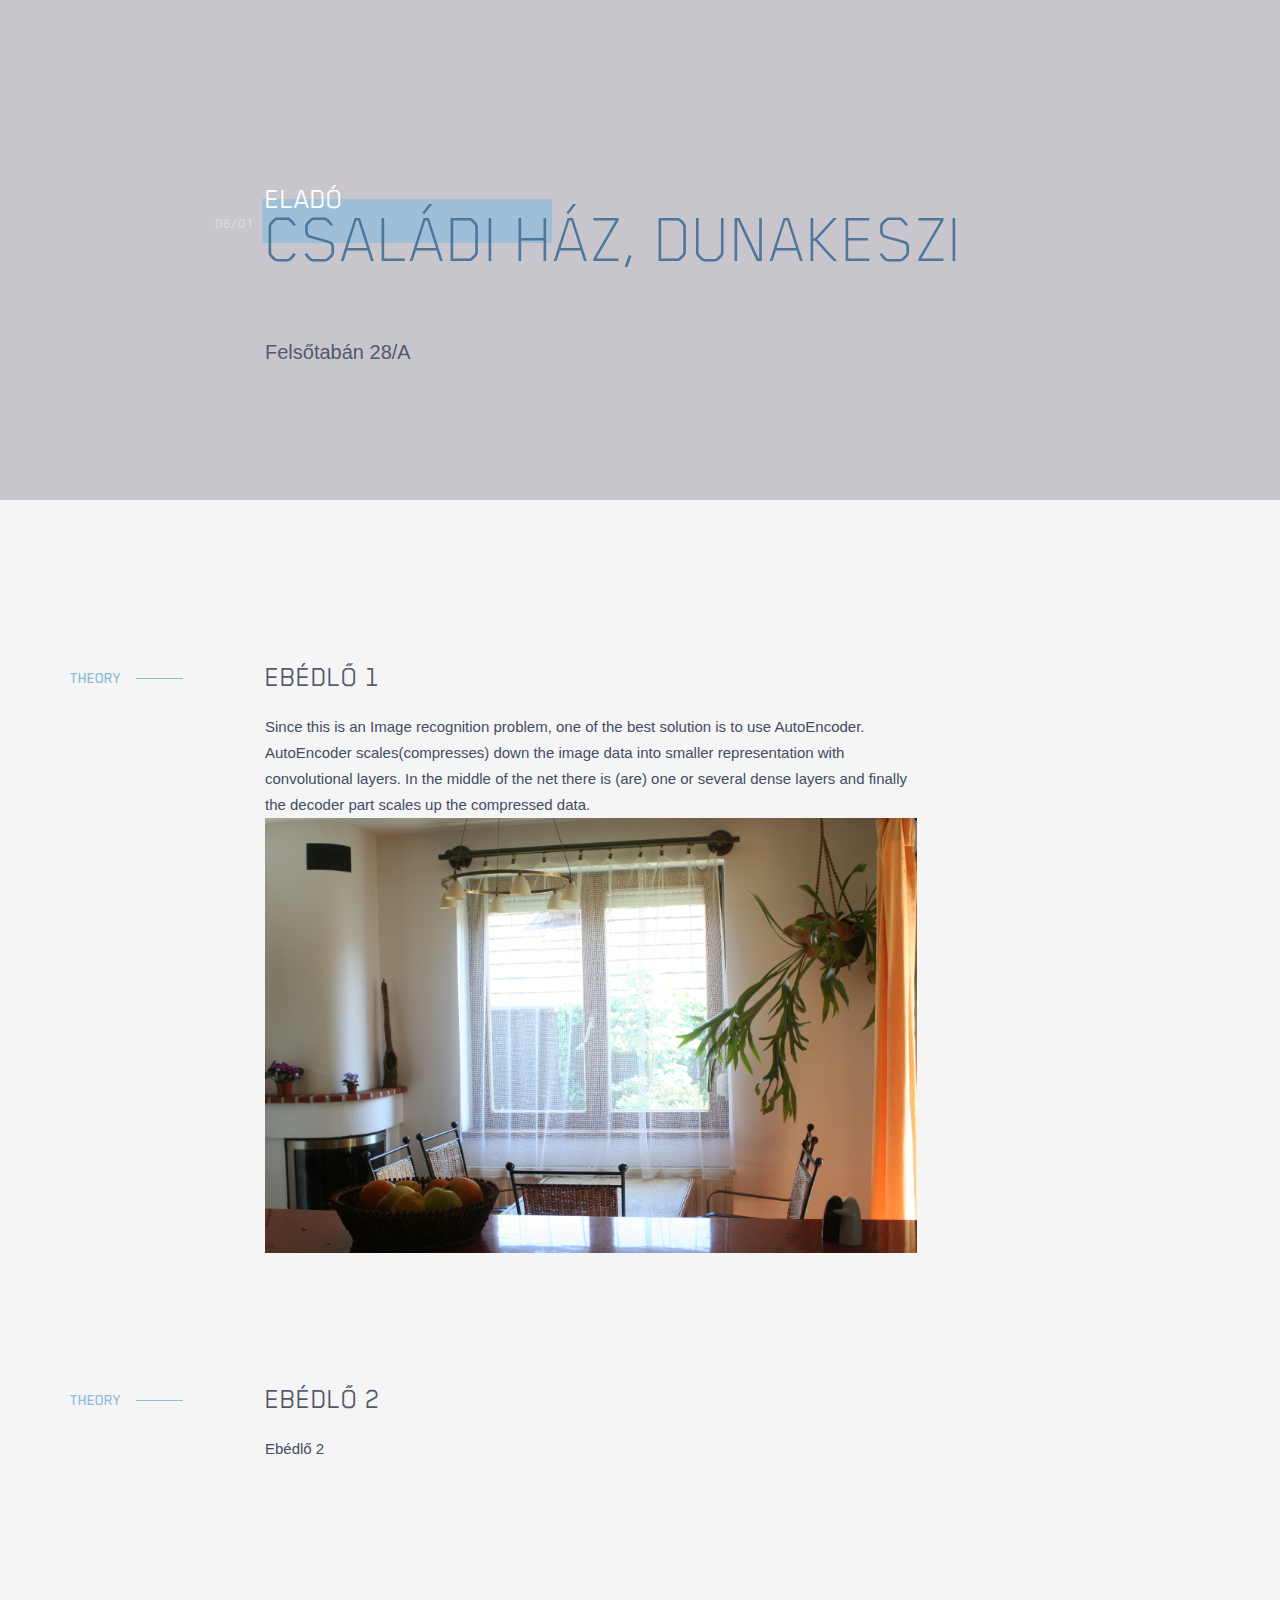
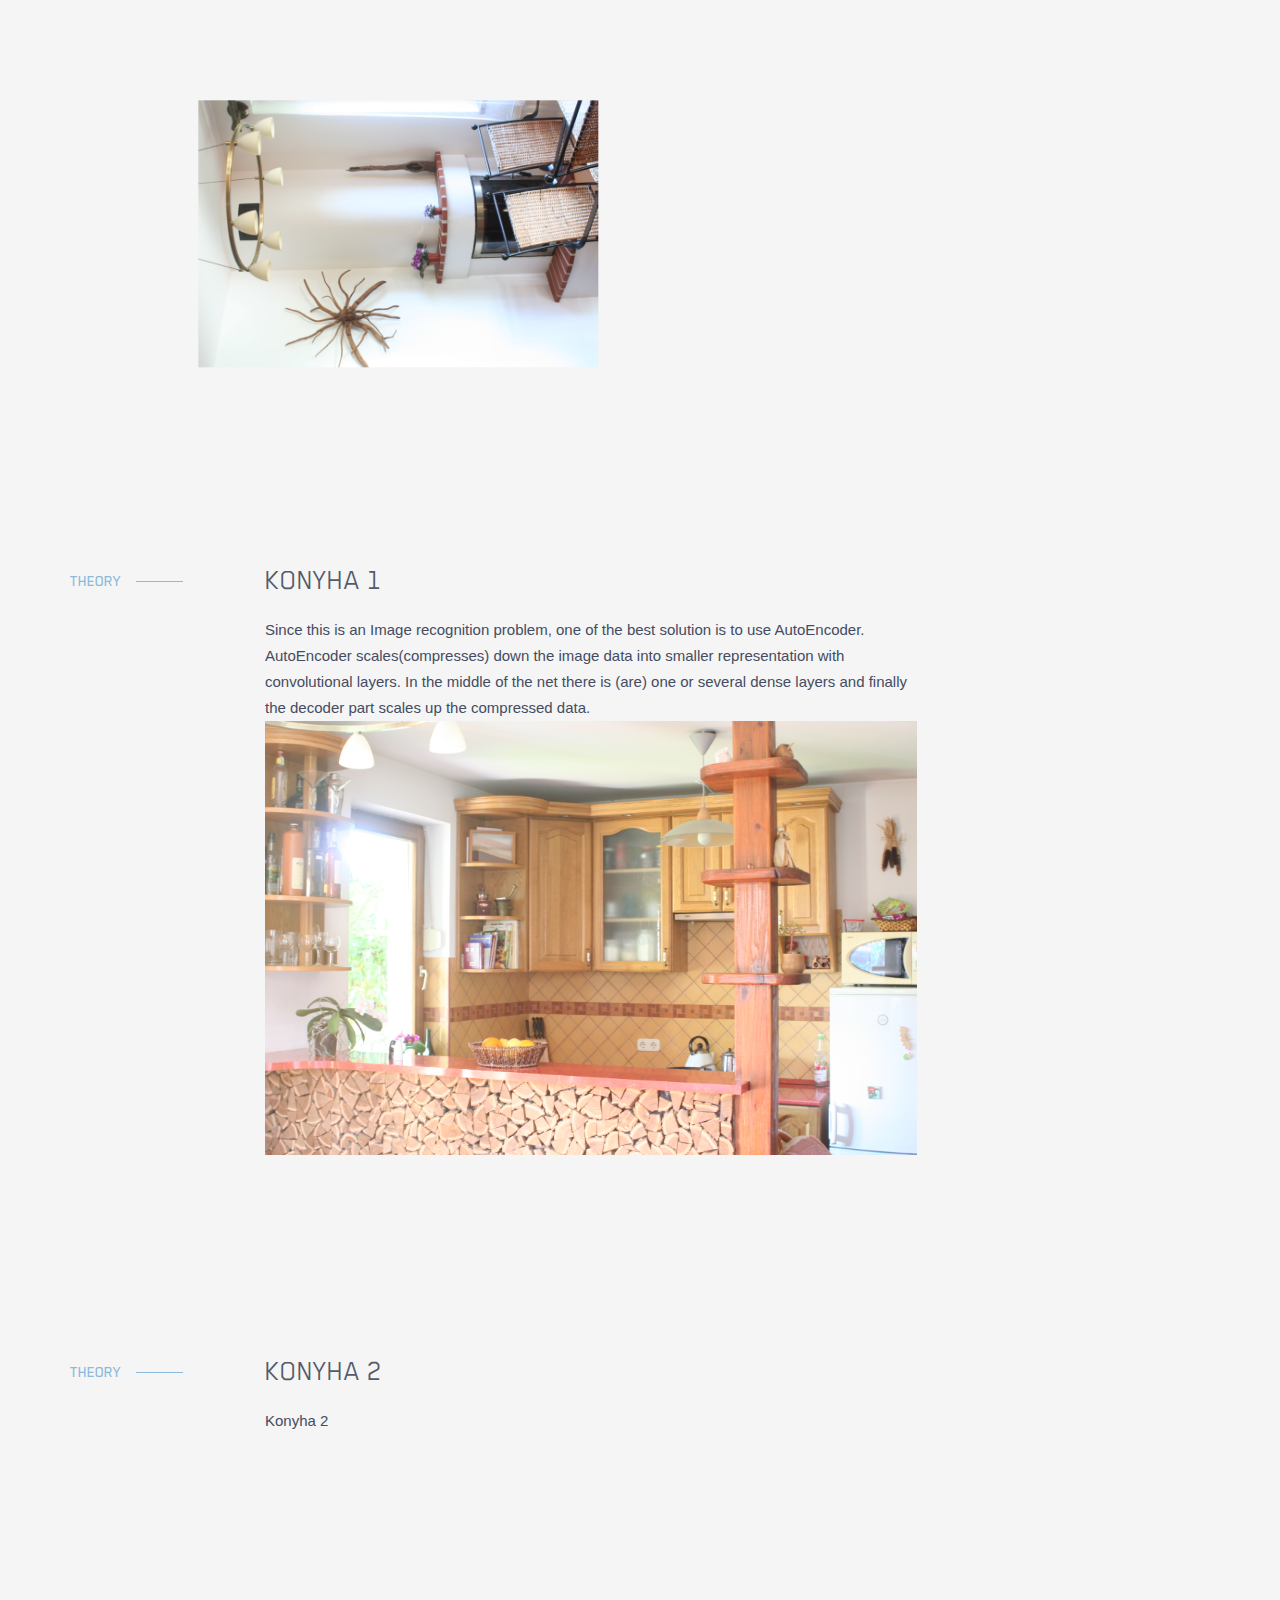
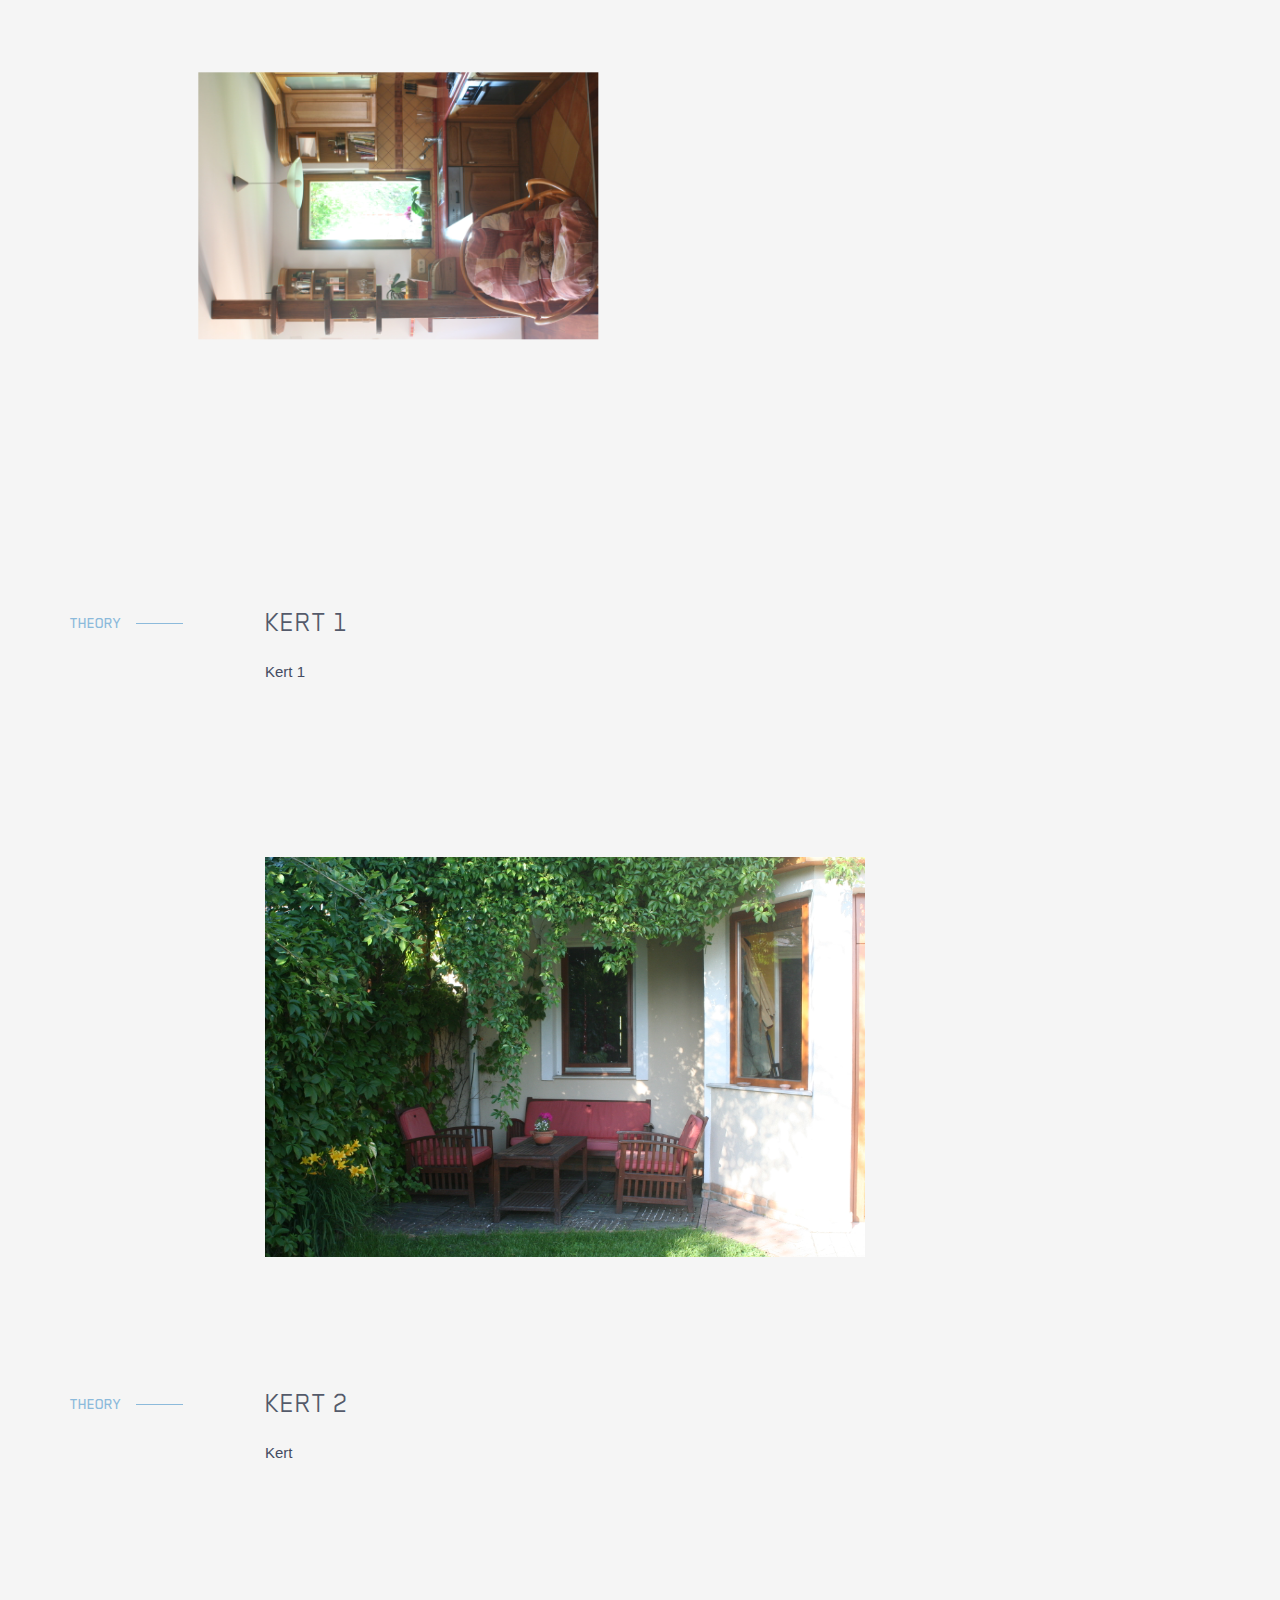
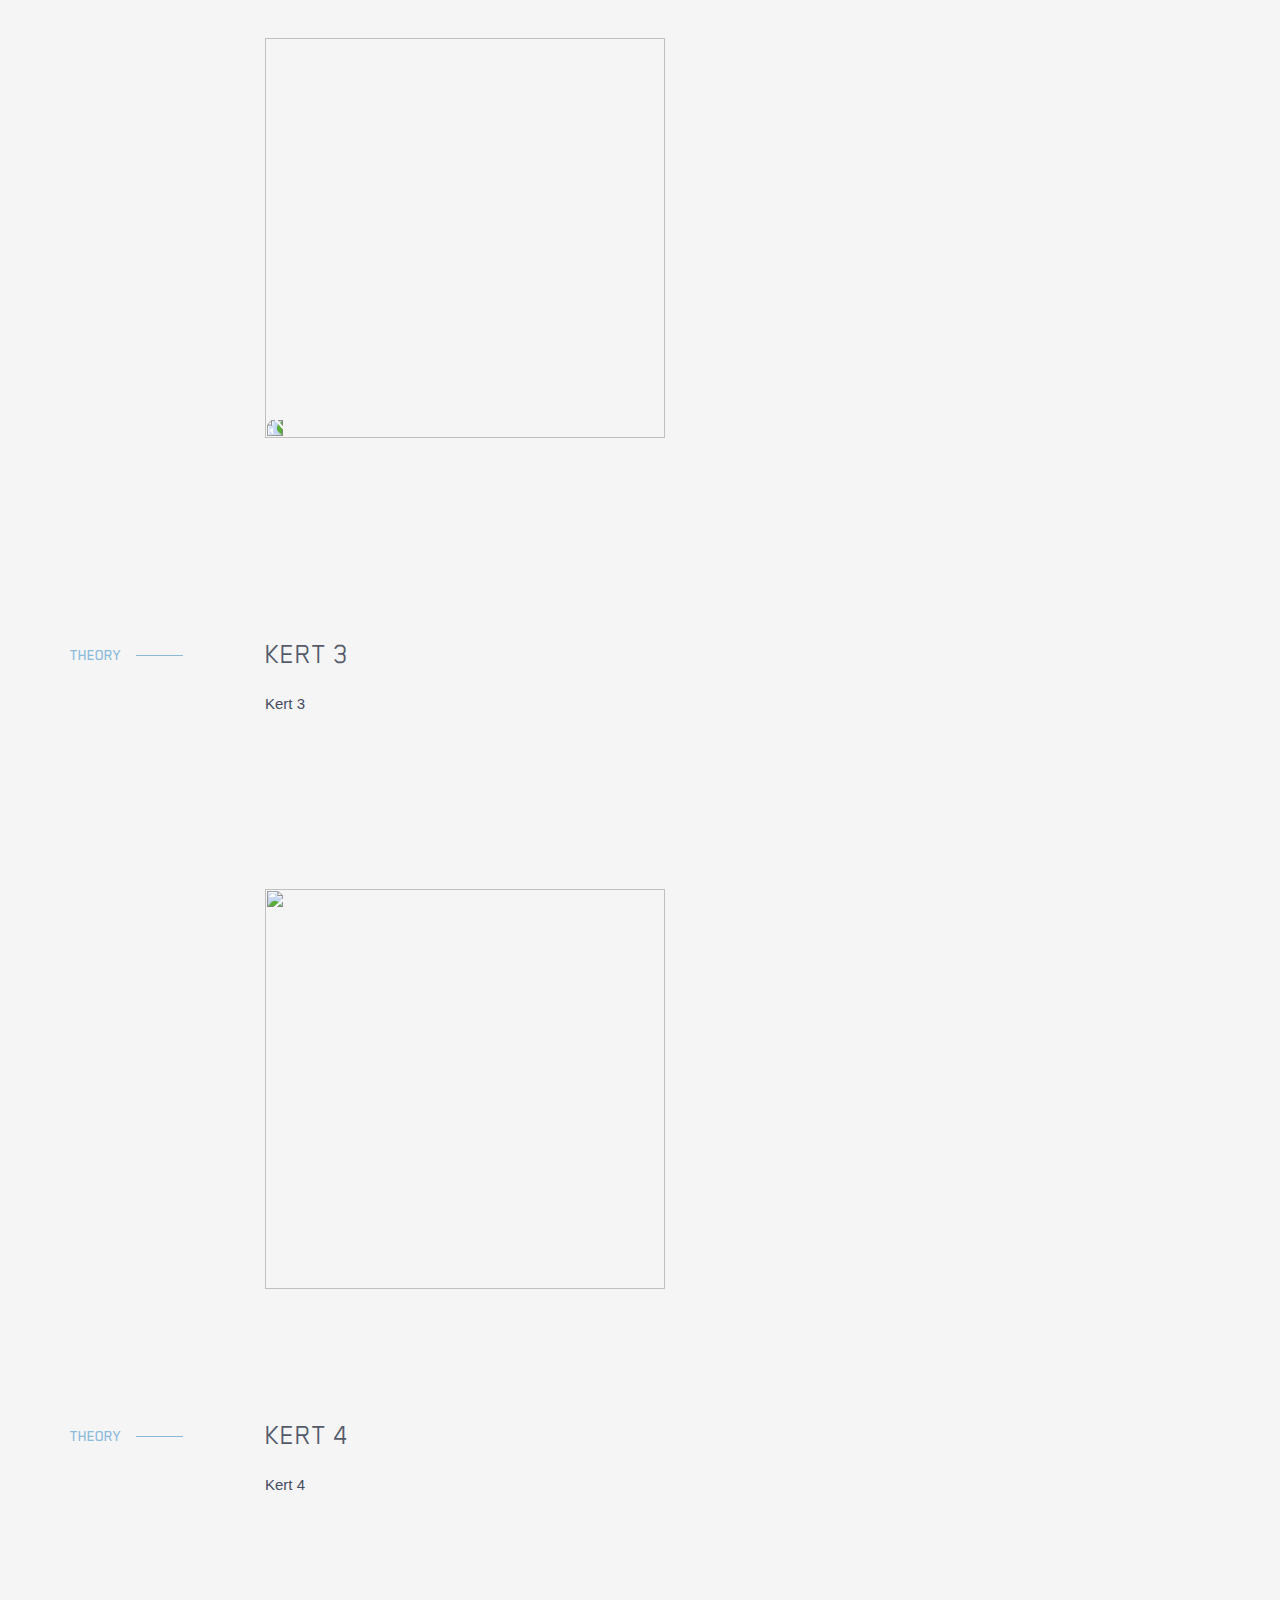
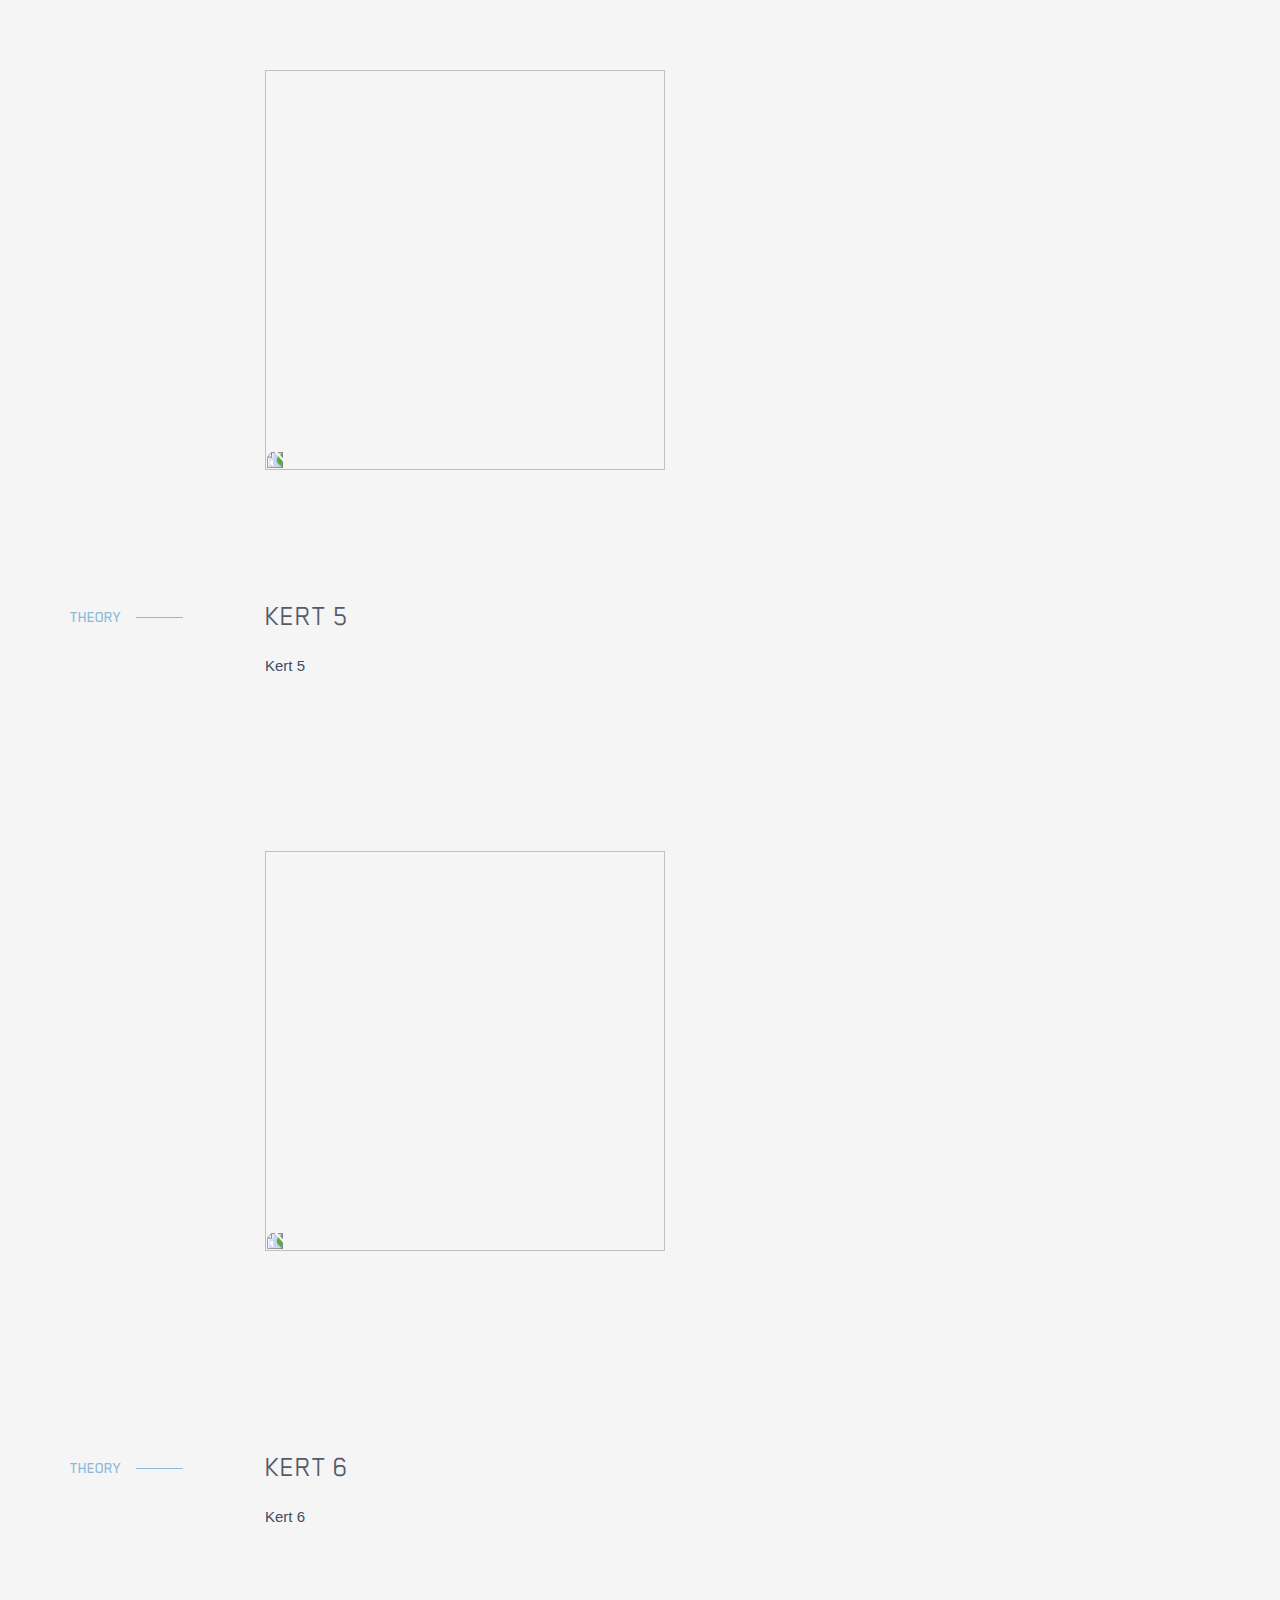
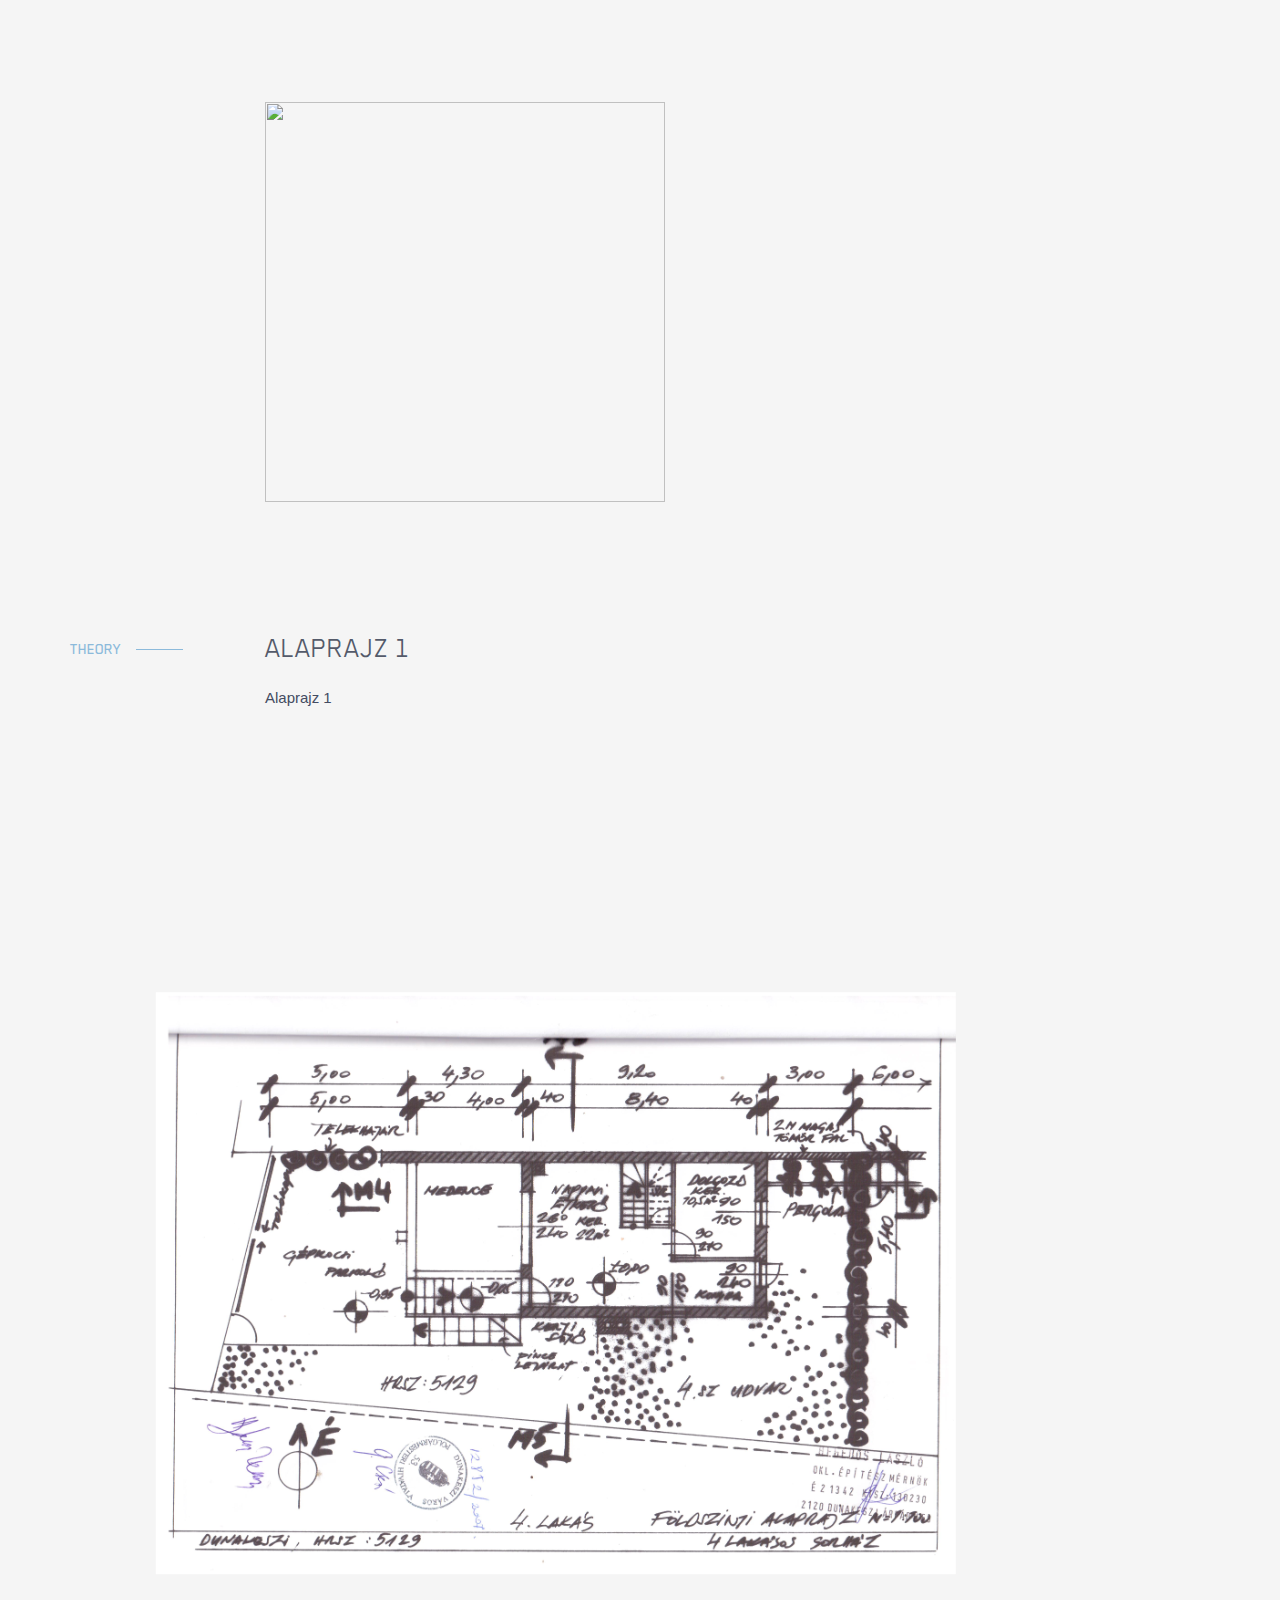
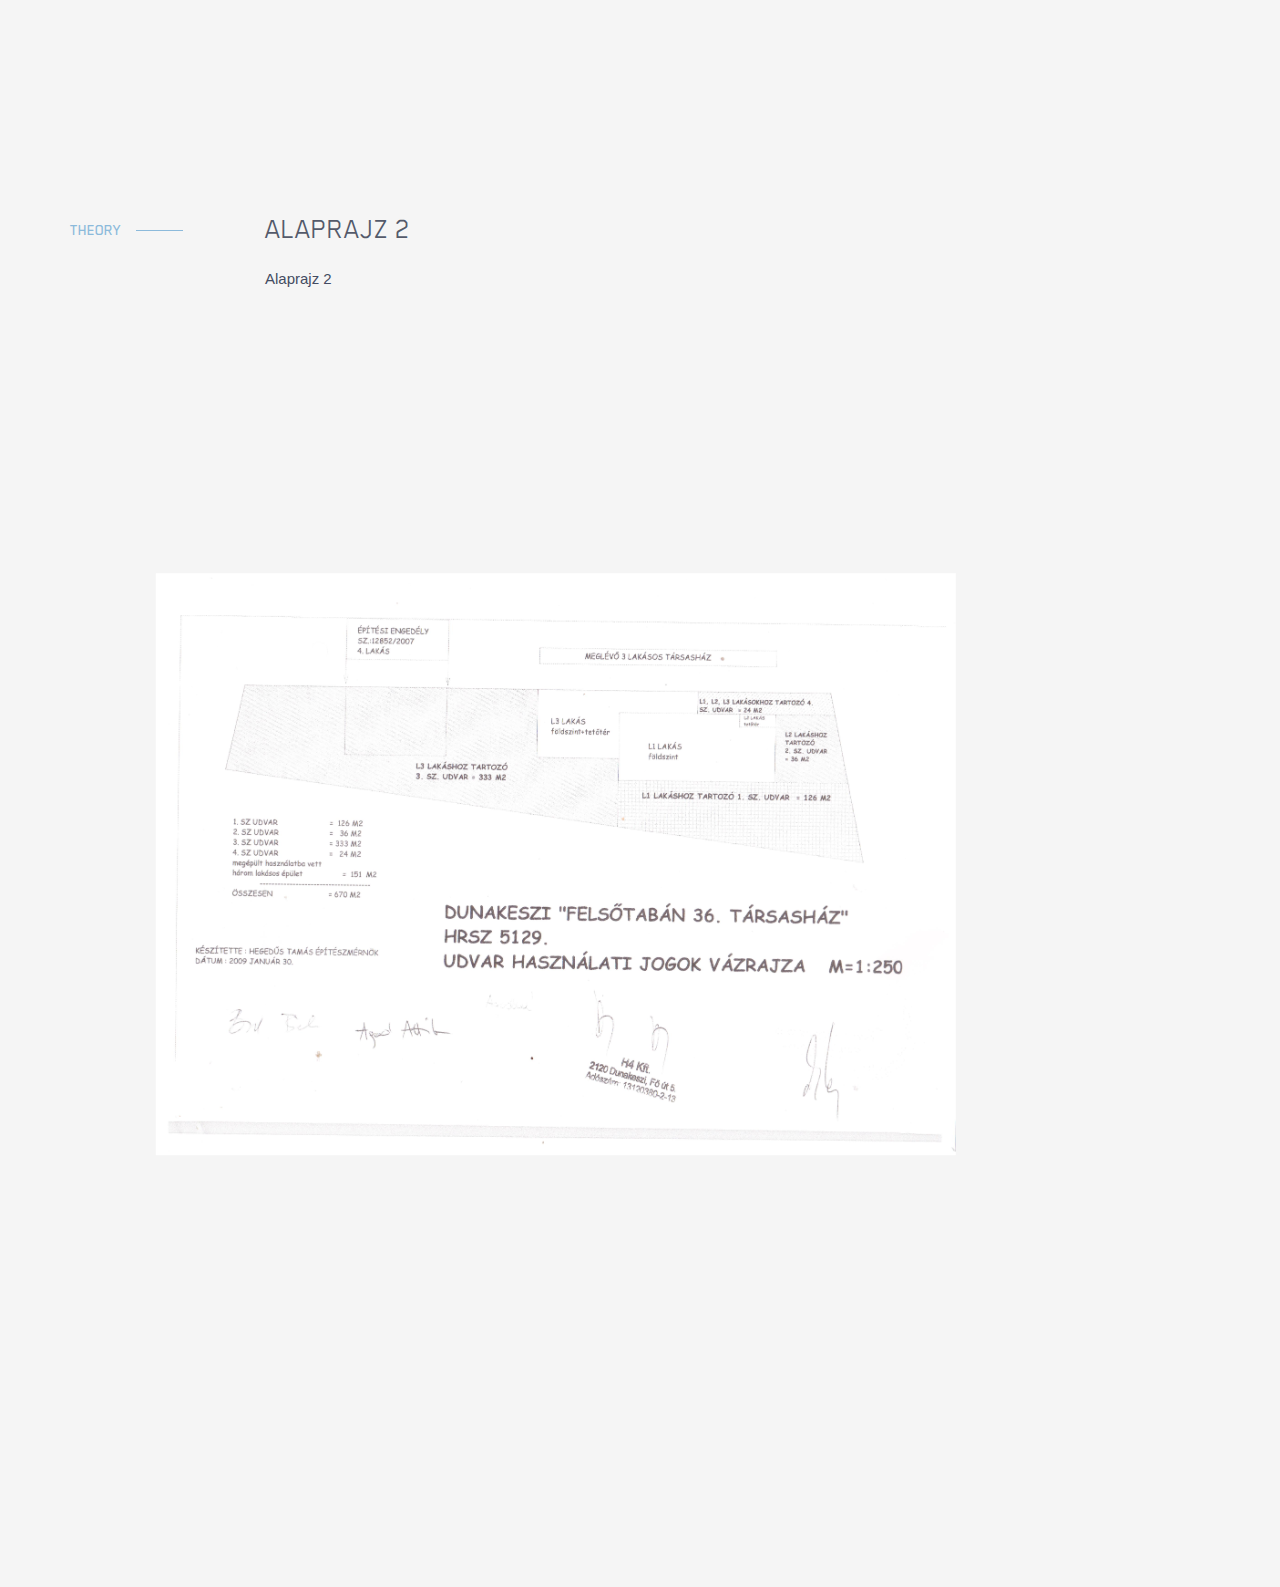
==== hazelad/hazeladas2/index.html @ af00fb45 "hazelad2" ====
<html>
    <head>
        <meta charset="utf-8">
        <meta name="viewport" content="width=device-width, initial-scale=1">
        <meta name="viewport" content="width=device-width, initial-scale = 1.0, maximum-scale=1.0, user-scalable=no"/>
        <meta property="og:image:type" content="image/jpg">
        <meta property="og:image:width" content="1200">
        <meta property="og:image:height" content="630">
        <link href="style/style.css" rel="stylesheet" type="text/css">
    </head>
    <body class="mybodyc">
        <div class="section sectionpres_blue" id="section-main">
            <div class="container">
                <div class="row firstrowc">
                    <div class="col-md-2"></div>
                    <div class="col-md-9">
                        <p class="title01b" id="t1b">ELADÓ</p>
                        <p class="title02b" id="t2">CSALÁDI HÁZ, DUNAKESZI</p>
                        <p class="my_p title_info">Felsőtabán 28/A</p>
                    </div>
                </div>
            </div>
        </div>
        <!-- ForeWord -->
        <div class="section sectionclients">
            <div class="container">
                <div class="row">
                    <div class="col-md-12">
</div>
                </div>
            </div>
        </div>
        <!-- Preparation -->
        <!-- Theory -->
        <div class="section sectionclients">
            <div class="container">
                <div class="row">
                    <div class="col-md-12">
                        <div class="section">
                            <div class="row">
                                <div class="col-md-2">
                                    <h3 class="heading3 text-left">THEORY</h3>
                                </div>
                                <div class="col-md-7">
                                    <h1 class="header1">EBÉDLŐ 1</h1>
                                    <p class="my_ps_cs pcase">
                                        Since this is an Image recognition problem, one of the best solution is to use AutoEncoder. <br/>
                                        AutoEncoder scales(compresses) down the image data into smaller representation with convolutional layers. In the middle of the net there is (are) one or several dense layers and finally the decoder part scales up the compressed data. <img src="images/ebedlo.JPG" width="652"/> </p>
                                </div>
                            </div>
                        </div>
                        <div class="section">
                            <div class="row">
                                <div class="col-md-2">
                                    <h3 class="heading3 text-left">THEORY</h3>
                                </div>
                                <div class="col-md-7">
                                    <h1 class="header1">EBÉDLŐ 2</h1>
                                    <p class="my_ps_cs pcase">Ebédlő 2</p>
                                    <p class="my_ps_cs pcase"><br></p>
                                    <p class="my_ps_cs pcase"><br></p>
                                    <p class="my_ps_cs pcase"><img src="images/ebedlo2.JPG" height="400" style="transform:rotate(-90deg);"> </p>
                                </div>
                            </div>
                        </div>
                        <div class="section">
                            <div class="row">
                                <div class="col-md-2">
                                    <h3 class="heading3 text-left">THEORY</h3>
                                </div>
                                <div class="col-md-7">
                                    <h1 class="header1">KONYHA 1</h1>
                                    <p class="my_ps_cs pcase">
                                        Since this is an Image recognition problem, one of the best solution is to use AutoEncoder. <br>
                                        AutoEncoder scales(compresses) down the image data into smaller representation with convolutional layers. In the middle of the net there is (are) one or several dense layers and finally the decoder part scales up the compressed data. <img src="images/konyha.JPG" width="652"> </p>
                                </div>
                            </div>
                        </div>
                    </div>
                </div>
            </div>
        </div>
        <div class="section sectionclients">
            <div class="container">
                <div class="row">
                    <div class="col-md-12">
                        <div class="section">
                            <div class="row">
                                <div class="col-md-2">
                                    <h3 class="heading3 text-left">THEORY</h3>
                                </div>
                                <div class="col-md-7">
                                    <h1 class="header1">KONYHA 2</h1>
                                    <p class="my_ps_cs pcase">Konyha 2</p>
                                    <p class="my_ps_cs pcase"><br></p>
                                    <p class="my_ps_cs pcase"><br></p>
                                    <p class="my_ps_cs pcase"><img src="images/konyha2.JPG" height="400" style="transform:rotate(-90deg);"> </p>
                                </div>
                            </div>
                        </div>
                    </div>
                </div>
            </div>
        </div>
        <div class="section sectionclients">
            <div class="container">
                <div class="row">
                    <div class="col-md-12">
                        <div class="section">
                            <div class="row">
                                <div class="col-md-2">
                                    <h3 class="heading3 text-left">THEORY</h3>
                                </div>
                                <div class="col-md-7">
                                    <h1 class="header1">KERT 1</h1>
                                    <p class="my_ps_cs pcase">Kert 1</p>
                                    <p class="my_ps_cs pcase"><br></p>
                                    <p class="my_ps_cs pcase"><br></p>
                                    <p class="my_ps_cs pcase"><img src="images/kert.JPG" height="400"> </p>
                                </div>
                            </div>
                        </div>
                        <div class="section">
                            <div class="row">
                                <div class="col-md-2">
                                    <h3 class="heading3 text-left">THEORY</h3>
                                </div>
                                <div class="col-md-7">
                                    <h1 class="header1">KERT 2</h1>
                                    <p class="my_ps_cs pcase">Kert</p>
                                    <p class="my_ps_cs pcase"><br></p>
                                    <p class="my_ps_cs pcase"><br></p>
                                    <p class="my_ps_cs pcase"><img src="images/kert2.JPG" height="400" style="transform:rotate(-90deg);"> </p>
                                </div>
                            </div>
                        </div>
                    </div>
                </div>
            </div>
        </div>
        <div class="section sectionclients">
            <div class="container">
                <div class="row">
                    <div class="col-md-12">
                        <div class="section">
                            <div class="row">
                                <div class="col-md-2">
                                    <h3 class="heading3 text-left">THEORY</h3>
                                </div>
                                <div class="col-md-7">
                                    <h1 class="header1">KERT 3</h1>
                                    <p class="my_ps_cs pcase">Kert 3</p>
                                    <p class="my_ps_cs pcase"><br></p>
                                    <p class="my_ps_cs pcase"><br></p>
                                    <p class="my_ps_cs pcase"><img src="images/kert3.JPG" height="400"> </p>
                                </div>
                            </div>
                        </div>
                        <div class="section">
                            <div class="row">
                                <div class="col-md-2">
                                    <h3 class="heading3 text-left">THEORY</h3>
                                </div>
                                <div class="col-md-7">
                                    <h1 class="header1">KERT 4</h1>
                                    <p class="my_ps_cs pcase">Kert 4</p>
                                    <p class="my_ps_cs pcase"><br></p>
                                    <p class="my_ps_cs pcase"><br></p>
                                    <p class="my_ps_cs pcase"><img src="images/kert4.JPG" height="400" style="transform:rotate(-90deg);"> </p>
                                </div>
                            </div>
                        </div>
                        <div class="section">
                            <div class="row">
                                <div class="col-md-2">
                                    <h3 class="heading3 text-left">THEORY</h3>
                                </div>
                                <div class="col-md-7">
                                    <h1 class="header1">KERT 5</h1>
                                    <p class="my_ps_cs pcase">Kert 5</p>
                                    <p class="my_ps_cs pcase"><br></p>
                                    <p class="my_ps_cs pcase"><br></p>
                                    <p class="my_ps_cs pcase"><img src="images/kert5.JPG" height="400" style="transform:rotate(-90deg);"> </p>
                                </div>
                            </div>
                        </div>
                    </div>
                </div>
            </div>
        </div>
        <div class="section sectionclients">
            <div class="container">
                <div class="row">
                    <div class="col-md-12">
                        <div class="section">
                            <div class="row">
                                <div class="col-md-2">
                                    <h3 class="heading3 text-left">THEORY</h3>
                                </div>
                                <div class="col-md-7">
                                    <h1 class="header1">KERT 6</h1>
                                    <p class="my_ps_cs pcase">Kert 6</p>
                                    <p class="my_ps_cs pcase"><br></p>
                                    <p class="my_ps_cs pcase"><br></p>
                                    <p class="my_ps_cs pcase"><img src="images/kert6.JPG" height="400"> </p>
                                </div>
                            </div>
                        </div>
                        <div class="section">
                            <div class="row">
                                <div class="col-md-2">
                                    <h3 class="heading3 text-left">THEORY</h3>
                                </div>
                                <div class="col-md-7">
                                    <h1 class="header1">ALAPRAJZ 1</h1>
                                    <p class="my_ps_cs pcase">Alaprajz 1</p>
                                    <p class="my_ps_cs pcase"><br></p>
                                    <p class="my_ps_cs pcase"><br></p>
                                    <p class="my_ps_cs pcase"><img src="images/alaprajz3.jpg" height="800" style="transform:rotate(90deg);"> </p>
                                </div>
                            </div>
                        </div>
                        <div class="section">
                            <div class="row">
                                <div class="col-md-2">
                                    <h3 class="heading3 text-left">THEORY</h3>
                                </div>
                                <div class="col-md-7">
                                    <h1 class="header1">ALAPRAJZ 2</h1>
                                    <p class="my_ps_cs pcase">Alaprajz 2</p>
                                    <p class="my_ps_cs pcase"><br></p>
                                    <p class="my_ps_cs pcase"><br></p>
                                    <p class="my_ps_cs pcase"><img src="images/alaprajz4.jpg" height="800" style="transform:rotate(90deg);"> </p>
                                </div>
                            </div>
                        </div>
                    </div>
                </div>
            </div>
        </div>
        <!-- BrainFactory -->
        <div class="section sectionclients">
            <div class="container">
                <div class="row">
                    <div class="col-md-12">
</div>
                </div>
            </div>
        </div>
        <!-- Add Images -->
        <!-- Crop-->
        <div class="section sectionclients">
            <div class="container">
                <div class="row">
                    <div class="col-md-12">
</div>
                </div>
            </div>
        </div>
        <!-- NN setup-->
        <div class="section sectionclients">
            <div class="container">
                <div class="row">
                    <div class="col-md-12">
</div>
                </div>
            </div>
        </div>
        <!-- Training-->
        <!-- Argmax -->
        <!-- Puttext -->
    </body>
</html>
---- hazelad/hazeladas2/style/style.css ----
@import url('https://fonts.googleapis.com/css?family=Lato|Lato');
/*!
 * Default theme for Pingendo 
 * Homepage: http://pingendo.com  
 * Copyright 2015 Pingendo 
 * Licensed under MIT 
 * Based on Bootstrap v3.3.4
*/
/* Add custom CSS classes here 
 * 
 * img {
 *   box-shadow : 0px 0px 10px black !important;
 * }
*/
/*! normalize.css v3.0.2 | MIT License | git.io/normalize */
html {
  font-family: sans-serif;
  -ms-text-size-adjust: 100%;
  -webkit-text-size-adjust: 100%;
}
body {
  margin: 0;
}
article,
aside,
details,
figcaption,
figure,
footer,
header,
hgroup,
main,
menu,
nav,
section,
summary {
  display: block;
}
audio,
canvas,
progress,
video {
  display: inline-block;
  vertical-align: baseline;
}
audio:not([controls]) {
  display: none;
  height: 0;
}
[hidden],
template {
  display: none;
}
a {
  background-color: transparent;
}
a:active,
a:hover {
  outline: 0;
}
abbr[title] {
  border-bottom: 1px dotted;
}
b,
strong {
  font-weight: bold;
}
dfn {
  font-style: italic;
}
h1 {
  font-size: 2em;
  margin: 0.67em 0;
}
mark {
  background: #ff0;
  color: #000;
}
small {
  font-size: 80%;
}
sub,
sup {
  font-size: 75%;
  line-height: 0;
  position: relative;
  vertical-align: baseline;
}
sup {
  top: -0.5em;
}
sub {
  bottom: -0.25em;
}
img {
  border: 0;
}
svg:not(:root) {
  overflow: hidden;
}
figure {
  margin: 1em 40px;
}
hr {
  -moz-box-sizing: content-box;
  box-sizing: content-box;
  height: 0;
}
pre {
  overflow: auto;
}
code,
kbd,
pre,
samp {
  font-family: monospace, monospace;
  font-size: 1em;
}
button,
input,
optgroup,
select,
textarea {
  color: inherit;
  font: inherit;
  margin: 0;
}
button {
  overflow: visible;
}
button,
select {
  text-transform: none;
}
button,
html input[type="button"],
input[type="reset"],
input[type="submit"] {
  -webkit-appearance: button;
  cursor: pointer;
}
button[disabled],
html input[disabled] {
  cursor: default;
}
button::-moz-focus-inner,
input::-moz-focus-inner {
  border: 0;
  padding: 0;
}
input {
  line-height: normal;
}
input[type="checkbox"],
input[type="radio"] {
  box-sizing: border-box;
  padding: 0;
}
input[type="number"]::-webkit-inner-spin-button,
input[type="number"]::-webkit-outer-spin-button {
  height: auto;
}
input[type="search"] {
  -webkit-appearance: textfield;
  -moz-box-sizing: content-box;
  -webkit-box-sizing: content-box;
  box-sizing: content-box;
}
input[type="search"]::-webkit-search-cancel-button,
input[type="search"]::-webkit-search-decoration {
  -webkit-appearance: none;
}
fieldset {
  border: 1px solid #c0c0c0;
  margin: 0 2px;
  padding: 0.35em 0.625em 0.75em;
}
legend {
  border: 0;
  padding: 0;
}
textarea {
  overflow: auto;
}
optgroup {
  font-weight: bold;
}
table {
  border-collapse: collapse;
  border-spacing: 0;
}
td,
th {
  padding: 0;
}
/*! Source: https://github.com/h5bp/html5-boilerplate/blob/master/src/css/main.css */
@media print {
  *,
  *:before,
  *:after {
    background: transparent !important;
    color: #000 !important;
    box-shadow: none !important;
    text-shadow: none !important;
  }
  a,
  a:visited {
    text-decoration: underline;
  }
  a[href]:after {
    content: " (" attr(href) ")";
  }
  abbr[title]:after {
    content: " (" attr(title) ")";
  }
  a[href^="#"]:after,
  a[href^="javascript:"]:after {
    content: "";
  }
  pre,
  blockquote {
    border: 1px solid #999;
    page-break-inside: avoid;
  }
  thead {
    display: table-header-group;
  }
  tr,
  img {
    page-break-inside: avoid;
  }
  img {
    max-width: 100% !important;
  }
  p,
  h2,
  h3 {
    orphans: 3;
    widows: 3;
  }
  h2,
  h3 {
    page-break-after: avoid;
  }
  select {
    background: #fff !important;
  }
  .navbar {
    display: none;
  }
  .btn > .caret,
  .dropup > .btn > .caret {
    border-top-color: #000 !important;
  }
  .label {
    border: 1px solid #000;
  }
  .table {
    border-collapse: collapse !important;
  }
  .table td,
  .table th {
    background-color: #fff !important;
  }
  .table-bordered th,
  .table-bordered td {
    border: 1px solid #ddd !important;
  }
}
@font-face {
  font-family: 'Glyphicons Halflings';
  src: url('../fonts/glyphicons-halflings-regular.eot');
  src: url('../fonts/glyphicons-halflings-regular.eot?#iefix') format('embedded-opentype'), url('../fonts/glyphicons-halflings-regular.woff2') format('woff2'), url('../fonts/glyphicons-halflings-regular.woff') format('woff'), url('../fonts/glyphicons-halflings-regular.ttf') format('truetype'), url('../fonts/glyphicons-halflings-regular.svg#glyphicons_halflingsregular') format('svg');
}
.glyphicon {
  position: relative;
  top: 1px;
  display: inline-block;
  font-family: 'Glyphicons Halflings';
  font-style: normal;
  font-weight: normal;
  line-height: 1;
  -webkit-font-smoothing: antialiased;
  -moz-osx-font-smoothing: grayscale;
}
.glyphicon-asterisk:before {
  content: "\2a";
}
.glyphicon-plus:before {
  content: "\2b";
}
.glyphicon-euro:before,
.glyphicon-eur:before {
  content: "\20ac";
}
.glyphicon-minus:before {
  content: "\2212";
}
.glyphicon-cloud:before {
  content: "\2601";
}
.glyphicon-envelope:before {
  content: "\2709";
}
.glyphicon-pencil:before {
  content: "\270f";
}
.glyphicon-glass:before {
  content: "\e001";
}
.glyphicon-music:before {
  content: "\e002";
}
.glyphicon-search:before {
  content: "\e003";
}
.glyphicon-heart:before {
  content: "\e005";
}
.glyphicon-star:before {
  content: "\e006";
}
.glyphicon-star-empty:before {
  content: "\e007";
}
.glyphicon-user:before {
  content: "\e008";
}
.glyphicon-film:before {
  content: "\e009";
}
.glyphicon-th-large:before {
  content: "\e010";
}
.glyphicon-th:before {
  content: "\e011";
}
.glyphicon-th-list:before {
  content: "\e012";
}
.glyphicon-ok:before {
  content: "\e013";
}
.glyphicon-remove:before {
  content: "\e014";
}
.glyphicon-zoom-in:before {
  content: "\e015";
}
.glyphicon-zoom-out:before {
  content: "\e016";
}
.glyphicon-off:before {
  content: "\e017";
}
.glyphicon-signal:before {
  content: "\e018";
}
.glyphicon-cog:before {
  content: "\e019";
}
.glyphicon-trash:before {
  content: "\e020";
}
.glyphicon-home:before {
  content: "\e021";
}
.glyphicon-file:before {
  content: "\e022";
}
.glyphicon-time:before {
  content: "\e023";
}
.glyphicon-road:before {
  content: "\e024";
}
.glyphicon-download-alt:before {
  content: "\e025";
}
.glyphicon-download:before {
  content: "\e026";
}
.glyphicon-upload:before {
  content: "\e027";
}
.glyphicon-inbox:before {
  content: "\e028";
}
.glyphicon-play-circle:before {
  content: "\e029";
}
.glyphicon-repeat:before {
  content: "\e030";
}
.glyphicon-refresh:before {
  content: "\e031";
}
.glyphicon-list-alt:before {
  content: "\e032";
}
.glyphicon-lock:before {
  content: "\e033";
}
.glyphicon-flag:before {
  content: "\e034";
}
.glyphicon-headphones:before {
  content: "\e035";
}
.glyphicon-volume-off:before {
  content: "\e036";
}
.glyphicon-volume-down:before {
  content: "\e037";
}
.glyphicon-volume-up:before {
  content: "\e038";
}
.glyphicon-qrcode:before {
  content: "\e039";
}
.glyphicon-barcode:before {
  content: "\e040";
}
.glyphicon-tag:before {
  content: "\e041";
}
.glyphicon-tags:before {
  content: "\e042";
}
.glyphicon-book:before {
  content: "\e043";
}
.glyphicon-bookmark:before {
  content: "\e044";
}
.glyphicon-print:before {
  content: "\e045";
}
.glyphicon-camera:before {
  content: "\e046";
}
.glyphicon-font:before {
  content: "\e047";
}
.glyphicon-bold:before {
  content: "\e048";
}
.glyphicon-italic:before {
  content: "\e049";
}
.glyphicon-text-height:before {
  content: "\e050";
}
.glyphicon-text-width:before {
  content: "\e051";
}
.glyphicon-align-left:before {
  content: "\e052";
}
.glyphicon-align-center:before {
  content: "\e053";
}
.glyphicon-align-right:before {
  content: "\e054";
}
.glyphicon-align-justify:before {
  content: "\e055";
}
.glyphicon-list:before {
  content: "\e056";
}
.glyphicon-indent-left:before {
  content: "\e057";
}
.glyphicon-indent-right:before {
  content: "\e058";
}
.glyphicon-facetime-video:before {
  content: "\e059";
}
.glyphicon-picture:before {
  content: "\e060";
}
.glyphicon-map-marker:before {
  content: "\e062";
}
.glyphicon-adjust:before {
  content: "\e063";
}
.glyphicon-tint:before {
  content: "\e064";
}
.glyphicon-edit:before {
  content: "\e065";
}
.glyphicon-share:before {
  content: "\e066";
}
.glyphicon-check:before {
  content: "\e067";
}
.glyphicon-move:before {
  content: "\e068";
}
.glyphicon-step-backward:before {
  content: "\e069";
}
.glyphicon-fast-backward:before {
  content: "\e070";
}
.glyphicon-backward:before {
  content: "\e071";
}
.glyphicon-play:before {
  content: "\e072";
}
.glyphicon-pause:before {
  content: "\e073";
}
.glyphicon-stop:before {
  content: "\e074";
}
.glyphicon-forward:before {
  content: "\e075";
}
.glyphicon-fast-forward:before {
  content: "\e076";
}
.glyphicon-step-forward:before {
  content: "\e077";
}
.glyphicon-eject:before {
  content: "\e078";
}
.glyphicon-chevron-left:before {
  content: "\e079";
}
.glyphicon-chevron-right:before {
  content: "\e080";
}
.glyphicon-plus-sign:before {
  content: "\e081";
}
.glyphicon-minus-sign:before {
  content: "\e082";
}
.glyphicon-remove-sign:before {
  content: "\e083";
}
.glyphicon-ok-sign:before {
  content: "\e084";
}
.glyphicon-question-sign:before {
  content: "\e085";
}
.glyphicon-info-sign:before {
  content: "\e086";
}
.glyphicon-screenshot:before {
  content: "\e087";
}
.glyphicon-remove-circle:before {
  content: "\e088";
}
.glyphicon-ok-circle:before {
  content: "\e089";
}
.glyphicon-ban-circle:before {
  content: "\e090";
}
.glyphicon-arrow-left:before {
  content: "\e091";
}
.glyphicon-arrow-right:before {
  content: "\e092";
}
.glyphicon-arrow-up:before {
  content: "\e093";
}
.glyphicon-arrow-down:before {
  content: "\e094";
}
.glyphicon-share-alt:before {
  content: "\e095";
}
.glyphicon-resize-full:before {
  content: "\e096";
}
.glyphicon-resize-small:before {
  content: "\e097";
}
.glyphicon-exclamation-sign:before {
  content: "\e101";
}
.glyphicon-gift:before {
  content: "\e102";
}
.glyphicon-leaf:before {
  content: "\e103";
}
.glyphicon-fire:before {
  content: "\e104";
}
.glyphicon-eye-open:before {
  content: "\e105";
}
.glyphicon-eye-close:before {
  content: "\e106";
}
.glyphicon-warning-sign:before {
  content: "\e107";
}
.glyphicon-plane:before {
  content: "\e108";
}
.glyphicon-calendar:before {
  content: "\e109";
}
.glyphicon-random:before {
  content: "\e110";
}
.glyphicon-comment:before {
  content: "\e111";
}
.glyphicon-magnet:before {
  content: "\e112";
}
.glyphicon-chevron-up:before {
  content: "\e113";
}
.glyphicon-chevron-down:before {
  content: "\e114";
}
.glyphicon-retweet:before {
  content: "\e115";
}
.glyphicon-shopping-cart:before {
  content: "\e116";
}
.glyphicon-folder-close:before {
  content: "\e117";
}
.glyphicon-folder-open:before {
  content: "\e118";
}
.glyphicon-resize-vertical:before {
  content: "\e119";
}
.glyphicon-resize-horizontal:before {
  content: "\e120";
}
.glyphicon-hdd:before {
  content: "\e121";
}
.glyphicon-bullhorn:before {
  content: "\e122";
}
.glyphicon-bell:before {
  content: "\e123";
}
.glyphicon-certificate:before {
  content: "\e124";
}
.glyphicon-thumbs-up:before {
  content: "\e125";
}
.glyphicon-thumbs-down:before {
  content: "\e126";
}
.glyphicon-hand-right:before {
  content: "\e127";
}
.glyphicon-hand-left:before {
  content: "\e128";
}
.glyphicon-hand-up:before {
  content: "\e129";
}
.glyphicon-hand-down:before {
  content: "\e130";
}
.glyphicon-circle-arrow-right:before {
  content: "\e131";
}
.glyphicon-circle-arrow-left:before {
  content: "\e132";
}
.glyphicon-circle-arrow-up:before {
  content: "\e133";
}
.glyphicon-circle-arrow-down:before {
  content: "\e134";
}
.glyphicon-globe:before {
  content: "\e135";
}
.glyphicon-wrench:before {
  content: "\e136";
}
.glyphicon-tasks:before {
  content: "\e137";
}
.glyphicon-filter:before {
  content: "\e138";
}
.glyphicon-briefcase:before {
  content: "\e139";
}
.glyphicon-fullscreen:before {
  content: "\e140";
}
.glyphicon-dashboard:before {
  content: "\e141";
}
.glyphicon-paperclip:before {
  content: "\e142";
}
.glyphicon-heart-empty:before {
  content: "\e143";
}
.glyphicon-link:before {
  content: "\e144";
}
.glyphicon-phone:before {
  content: "\e145";
}
.glyphicon-pushpin:before {
  content: "\e146";
}
.glyphicon-usd:before {
  content: "\e148";
}
.glyphicon-gbp:before {
  content: "\e149";
}
.glyphicon-sort:before {
  content: "\e150";
}
.glyphicon-sort-by-alphabet:before {
  content: "\e151";
}
.glyphicon-sort-by-alphabet-alt:before {
  content: "\e152";
}
.glyphicon-sort-by-order:before {
  content: "\e153";
}
.glyphicon-sort-by-order-alt:before {
  content: "\e154";
}
.glyphicon-sort-by-attributes:before {
  content: "\e155";
}
.glyphicon-sort-by-attributes-alt:before {
  content: "\e156";
}
.glyphicon-unchecked:before {
  content: "\e157";
}
.glyphicon-expand:before {
  content: "\e158";
}
.glyphicon-collapse-down:before {
  content: "\e159";
}
.glyphicon-collapse-up:before {
  content: "\e160";
}
.glyphicon-log-in:before {
  content: "\e161";
}
.glyphicon-flash:before {
  content: "\e162";
}
.glyphicon-log-out:before {
  content: "\e163";
}
.glyphicon-new-window:before {
  content: "\e164";
}
.glyphicon-record:before {
  content: "\e165";
}
.glyphicon-save:before {
  content: "\e166";
}
.glyphicon-open:before {
  content: "\e167";
}
.glyphicon-saved:before {
  content: "\e168";
}
.glyphicon-import:before {
  content: "\e169";
}
.glyphicon-export:before {
  content: "\e170";
}
.glyphicon-send:before {
  content: "\e171";
}
.glyphicon-floppy-disk:before {
  content: "\e172";
}
.glyphicon-floppy-saved:before {
  content: "\e173";
}
.glyphicon-floppy-remove:before {
  content: "\e174";
}
.glyphicon-floppy-save:before {
  content: "\e175";
}
.glyphicon-floppy-open:before {
  content: "\e176";
}
.glyphicon-credit-card:before {
  content: "\e177";
}
.glyphicon-transfer:before {
  content: "\e178";
}
.glyphicon-cutlery:before {
  content: "\e179";
}
.glyphicon-header:before {
  content: "\e180";
}
.glyphicon-compressed:before {
  content: "\e181";
}
.glyphicon-earphone:before {
  content: "\e182";
}
.glyphicon-phone-alt:before {
  content: "\e183";
}
.glyphicon-tower:before {
  content: "\e184";
}
.glyphicon-stats:before {
  content: "\e185";
}
.glyphicon-sd-video:before {
  content: "\e186";
}
.glyphicon-hd-video:before {
  content: "\e187";
}
.glyphicon-subtitles:before {
  content: "\e188";
}
.glyphicon-sound-stereo:before {
  content: "\e189";
}
.glyphicon-sound-dolby:before {
  content: "\e190";
}
.glyphicon-sound-5-1:before {
  content: "\e191";
}
.glyphicon-sound-6-1:before {
  content: "\e192";
}
.glyphicon-sound-7-1:before {
  content: "\e193";
}
.glyphicon-copyright-mark:before {
  content: "\e194";
}
.glyphicon-registration-mark:before {
  content: "\e195";
}
.glyphicon-cloud-download:before {
  content: "\e197";
}
.glyphicon-cloud-upload:before {
  content: "\e198";
}
.glyphicon-tree-conifer:before {
  content: "\e199";
}
.glyphicon-tree-deciduous:before {
  content: "\e200";
}
.glyphicon-cd:before {
  content: "\e201";
}
.glyphicon-save-file:before {
  content: "\e202";
}
.glyphicon-open-file:before {
  content: "\e203";
}
.glyphicon-level-up:before {
  content: "\e204";
}
.glyphicon-copy:before {
  content: "\e205";
}
.glyphicon-paste:before {
  content: "\e206";
}
.glyphicon-alert:before {
  content: "\e209";
}
.glyphicon-equalizer:before {
  content: "\e210";
}
.glyphicon-king:before {
  content: "\e211";
}
.glyphicon-queen:before {
  content: "\e212";
}
.glyphicon-pawn:before {
  content: "\e213";
}
.glyphicon-bishop:before {
  content: "\e214";
}
.glyphicon-knight:before {
  content: "\e215";
}
.glyphicon-baby-formula:before {
  content: "\e216";
}
.glyphicon-tent:before {
  content: "\26fa";
}
.glyphicon-blackboard:before {
  content: "\e218";
}
.glyphicon-bed:before {
  content: "\e219";
}
.glyphicon-apple:before {
  content: "\f8ff";
}
.glyphicon-erase:before {
  content: "\e221";
}
.glyphicon-hourglass:before {
  content: "\231b";
}
.glyphicon-lamp:before {
  content: "\e223";
}
.glyphicon-duplicate:before {
  content: "\e224";
}
.glyphicon-piggy-bank:before {
  content: "\e225";
}
.glyphicon-scissors:before {
  content: "\e226";
}
.glyphicon-bitcoin:before {
  content: "\e227";
}
.glyphicon-btc:before {
  content: "\e227";
}
.glyphicon-xbt:before {
  content: "\e227";
}
.glyphicon-yen:before {
  content: "\00a5";
}
.glyphicon-jpy:before {
  content: "\00a5";
}
.glyphicon-ruble:before {
  content: "\20bd";
}
.glyphicon-rub:before {
  content: "\20bd";
}
.glyphicon-scale:before {
  content: "\e230";
}
.glyphicon-ice-lolly:before {
  content: "\e231";
}
.glyphicon-ice-lolly-tasted:before {
  content: "\e232";
}
.glyphicon-education:before {
  content: "\e233";
}
.glyphicon-option-horizontal:before {
  content: "\e234";
}
.glyphicon-option-vertical:before {
  content: "\e235";
}
.glyphicon-menu-hamburger:before {
  content: "\e236";
}
.glyphicon-modal-window:before {
  content: "\e237";
}
.glyphicon-oil:before {
  content: "\e238";
}
.glyphicon-grain:before {
  content: "\e239";
}
.glyphicon-sunglasses:before {
  content: "\e240";
}
.glyphicon-text-size:before {
  content: "\e241";
}
.glyphicon-text-color:before {
  content: "\e242";
}
.glyphicon-text-background:before {
  content: "\e243";
}
.glyphicon-object-align-top:before {
  content: "\e244";
}
.glyphicon-object-align-bottom:before {
  content: "\e245";
}
.glyphicon-object-align-horizontal:before {
  content: "\e246";
}
.glyphicon-object-align-left:before {
  content: "\e247";
}
.glyphicon-object-align-vertical:before {
  content: "\e248";
}
.glyphicon-object-align-right:before {
  content: "\e249";
}
.glyphicon-triangle-right:before {
  content: "\e250";
}
.glyphicon-triangle-left:before {
  content: "\e251";
}
.glyphicon-triangle-bottom:before {
  content: "\e252";
}
.glyphicon-triangle-top:before {
  content: "\e253";
}
.glyphicon-console:before {
  content: "\e254";
}
.glyphicon-superscript:before {
  content: "\e255";
}
.glyphicon-subscript:before {
  content: "\e256";
}
.glyphicon-menu-left:before {
  content: "\e257";
}
.glyphicon-menu-right:before {
  content: "\e258";
}
.glyphicon-menu-down:before {
  content: "\e259";
}
.glyphicon-menu-up:before {
  content: "\e260";
}
* {
  -webkit-box-sizing: border-box;
  -moz-box-sizing: border-box;
  box-sizing: border-box;
}
*:before,
*:after {
  -webkit-box-sizing: border-box;
  -moz-box-sizing: border-box;
  box-sizing: border-box;
}
html {
  font-size: 10px;
  -webkit-tap-highlight-color: rgba(0, 0, 0, 0);
}
body {
  font-family: Lato;
  font-size: 14px;
  line-height: 1.42857143;
  color: #000000;
  background-color: #ffffff;
  overflow-x: hidden;
}
input,
button,
select,
textarea {
  font-family: inherit;
  font-size: inherit;
  line-height: inherit;
}
a {
  color: #337cbb;
  text-decoration: none;
}
a:hover,
a:focus {
  color: #23547f;
  text-decoration: underline;
}
a:focus {
  outline: thin dotted;
  outline: 5px auto -webkit-focus-ring-color;
  outline-offset: -2px;
}
figure {
  margin: 0;
}
img {
  vertical-align: middle;
}
.img-responsive,
.thumbnail > img,
.thumbnail a > img,
.carousel-inner > .item > img,
.carousel-inner > .item > a > img {
  display: block;
  max-width: 100%;
  height: auto;
}
.img-rounded {
  border-radius: 5px;
}
.img-thumbnail {
  padding: 4px;
  line-height: 1.42857143;
  background-color: #ffffff;
  border: 1px solid #dddddd;
  border-radius: 4px;
  -webkit-transition: all 0.2s ease-in-out;
  -o-transition: all 0.2s ease-in-out;
  transition: all 0.2s ease-in-out;
  display: inline-block;
  max-width: 100%;
  height: auto;
}
.img-circle {
  border-radius: 50%;
}
hr {
  margin-top: 20px;
  margin-bottom: 20px;
  border: 0;
  border-top: 1px solid #eeeeee;
}
.sr-only {
  position: absolute;
  width: 1px;
  height: 1px;
  margin: -1px;
  padding: 0;
  overflow: hidden;
  clip: rect(0, 0, 0, 0);
  border: 0;
}
.sr-only-focusable:active,
.sr-only-focusable:focus {
  position: static;
  width: auto;
  height: auto;
  margin: 0;
  overflow: visible;
  clip: auto;
}
[role="button"] {
  cursor: pointer;
}
h1,
h2,
h3,
h4,
h5,
h6,
.h1,
.h2,
.h3,
.h4,
.h5,
.h6 {
  font-family: Lato;
  font-weight: 500;
  line-height: 1.1;
  color: inherit;
}
h1 small,
h2 small,
h3 small,
h4 small,
h5 small,
h6 small,
.h1 small,
.h2 small,
.h3 small,
.h4 small,
.h5 small,
.h6 small,
h1 .small,
h2 .small,
h3 .small,
h4 .small,
h5 .small,
h6 .small,
.h1 .small,
.h2 .small,
.h3 .small,
.h4 .small,
.h5 .small,
.h6 .small {
  font-weight: normal;
  line-height: 1;
  color: #777777;
}
h1,
.h1,
h2,
.h2,
h3,
.h3 {
  margin-top: 20px;
  margin-bottom: 10px;
}
h1 small,
.h1 small,
h2 small,
.h2 small,
h3 small,
.h3 small,
h1 .small,
.h1 .small,
h2 .small,
.h2 .small,
h3 .small,
.h3 .small {
  font-size: 65%;
}
h4,
.h4,
h5,
.h5,
h6,
.h6 {
  margin-top: 10px;
  margin-bottom: 10px;
}
h4 small,
.h4 small,
h5 small,
.h5 small,
h6 small,
.h6 small,
h4 .small,
.h4 .small,
h5 .small,
.h5 .small,
h6 .small,
.h6 .small {
  font-size: 75%;
}
h1,
.h1 {
  font-size: 36px;
}
h2,
.h2 {
  font-size: 30px;
}
h3,
.h3 {
  font-size: 24px;
}
h4,
.h4 {
  font-size: 18px;
}
h5,
.h5 {
  font-size: 14px;
}
h6,
.h6 {
  font-size: 12px;
}
p {
  margin: 0 0 10px;
}
.lead {
  margin-bottom: 20px;
  font-size: 16px;
  font-weight: 300;
  line-height: 1.4;
}
@media (min-width: 768px) {
  .lead {
    font-size: 21px;
  }
}
small,
.small {
  font-size: 85%;
}
mark,
.mark {
  background-color: #f8d9ac;
  padding: .2em;
}
.text-left {
  text-align: left;
}
.text-right {
  text-align: right;
}
.text-center {
  text-align: center;
}
.text-justify {
  text-align: justify;
}
.text-nowrap {
  white-space: nowrap;
}
.text-lowercase {
  text-transform: lowercase;
}
.text-uppercase {
  text-transform: uppercase;
}
.text-capitalize {
  text-transform: capitalize;
}
.text-muted {
  color: #777777;
}
.text-primary {
  color: #337cbb;
}
a.text-primary:hover {
  color: #286193;
}
.text-success {
  color: #5cb85c;
}
a.text-success:hover {
  color: #449d44;
}
.text-info {
  color: #5bc0de;
}
a.text-info:hover {
  color: #31b0d5;
}
.text-warning {
  color: #f0ad4e;
}
a.text-warning:hover {
  color: #ec971f;
}
.text-danger {
  color: #d9534f;
}
a.text-danger:hover {
  color: #c9302c;
}
.bg-primary {
  color: #fff;
  background-color: #337cbb;
}
a.bg-primary:hover {
  background-color: #286193;
}
.bg-success {
  background-color: #a3d7a3;
}
a.bg-success:hover {
  background-color: #80c780;
}
.bg-info {
  background-color: #b0e1ef;
}
a.bg-info:hover {
  background-color: #85d0e7;
}
.bg-warning {
  background-color: #f8d9ac;
}
a.bg-warning:hover {
  background-color: #f4c37d;
}
.bg-danger {
  background-color: #eba5a3;
}
a.bg-danger:hover {
  background-color: #e27c79;
}
.page-header {
  padding-bottom: 9px;
  margin: 40px 0 20px;
  border-bottom: 1px solid #eeeeee;
}
ul,
ol {
  margin-top: 0;
  margin-bottom: 10px;
}
ul ul,
ol ul,
ul ol,
ol ol {
  margin-bottom: 0;
}
.list-unstyled {
  padding-left: 0;
  list-style: none;
}
.list-inline {
  padding-left: 0;
  list-style: none;
  margin-left: -5px;
}
.list-inline > li {
  display: inline-block;
  padding-left: 5px;
  padding-right: 5px;
}
dl {
  margin-top: 0;
  margin-bottom: 20px;
}
dt,
dd {
  line-height: 1.42857143;
}
dt {
  font-weight: bold;
}
dd {
  margin-left: 0;
}
@media (min-width: 768px) {
  .dl-horizontal dt {
    float: left;
    width: 160px;
    clear: left;
    text-align: right;
    overflow: hidden;
    text-overflow: ellipsis;
    white-space: nowrap;
  }
  .dl-horizontal dd {
    margin-left: 180px;
  }
}
abbr[title],
abbr[data-original-title] {
  cursor: help;
  border-bottom: 1px dotted #777777;
}
.initialism {
  font-size: 90%;
  text-transform: uppercase;
}
blockquote {
  padding: 10px 20px;
  margin: 0 0 20px;
  font-size: 17.5px;
  border-left: 5px solid #eeeeee;
}
blockquote p:last-child,
blockquote ul:last-child,
blockquote ol:last-child {
  margin-bottom: 0;
}
blockquote footer,
blockquote small,
blockquote .small {
  display: block;
  font-size: 80%;
  line-height: 1.42857143;
  color: #777777;
}
blockquote footer:before,
blockquote small:before,
blockquote .small:before {
  content: '\2014 \00A0';
}
.blockquote-reverse,
blockquote.pull-right {
  padding-right: 15px;
  padding-left: 0;
  border-right: 5px solid #eeeeee;
  border-left: 0;
  text-align: right;
}
.blockquote-reverse footer:before,
blockquote.pull-right footer:before,
.blockquote-reverse small:before,
blockquote.pull-right small:before,
.blockquote-reverse .small:before,
blockquote.pull-right .small:before {
  content: '';
}
.blockquote-reverse footer:after,
blockquote.pull-right footer:after,
.blockquote-reverse small:after,
blockquote.pull-right small:after,
.blockquote-reverse .small:after,
blockquote.pull-right .small:after {
  content: '\00A0 \2014';
}
address {
  margin-bottom: 20px;
  font-style: normal;
  line-height: 1.42857143;
}
code,
kbd,
pre,
samp {
  font-family: Menlo, Monaco, Consolas, "Courier New", monospace;
}
code {
  padding: 2px 4px;
  font-size: 90%;
  color: #c7254e;
  background-color: #f9f2f4;
  border-radius: 4px;
}
kbd {
  padding: 2px 4px;
  font-size: 90%;
  color: #ffffff;
  background-color: #333333;
  border-radius: 2px;
  box-shadow: inset 0 -1px 0 rgba(0, 0, 0, 0.25);
}
kbd kbd {
  padding: 0;
  font-size: 100%;
  font-weight: bold;
  box-shadow: none;
}
pre {
  display: block;
  padding: 9.5px;
  margin: 0 0 10px;
  font-size: 13px;
  line-height: 1.42857143;
  word-break: break-all;
  word-wrap: break-word;
  color: #333333;
  background-color: #f5f5f5;
  border: 1px solid #cccccc;
  border-radius: 4px;
}
pre code {
  padding: 0;
  font-size: inherit;
  color: inherit;
  white-space: pre-wrap;
  background-color: transparent;
  border-radius: 0;
}
.pre-scrollable {
  max-height: 340px;
  overflow-y: scroll;
}
.container {
  margin-right: auto;
  margin-left: auto;
  padding-left: 15px;
  padding-right: 15px;
}
@media (min-width: 768px) {
  .container {
    width: 750px;
  }
}
@media (min-width: 992px) {
  .container {
    width: 970px;
  }
}
@media (min-width: 1200px) {
  .container {
    width: 1170px;
  }
}
.container-fluid {
  margin-right: auto;
  margin-left: auto;
  padding-left: 15px;
  padding-right: 15px;
}
.row {
  margin-left: -15px;
  margin-right: -15px;
}
.col-xs-1, .col-sm-1, .col-md-1, .col-lg-1, .col-xs-2, .col-sm-2, .col-md-2, .col-lg-2, .col-xs-3, .col-sm-3, .col-md-3, .col-lg-3, .col-xs-4, .col-sm-4, .col-md-4, .col-lg-4, .col-xs-5, .col-sm-5, .col-md-5, .col-lg-5, .col-xs-6, .col-sm-6, .col-md-6, .col-lg-6, .col-xs-7, .col-sm-7, .col-md-7, .col-lg-7, .col-xs-8, .col-sm-8, .col-md-8, .col-lg-8, .col-xs-9, .col-sm-9, .col-md-9, .col-lg-9, .col-xs-10, .col-sm-10, .col-md-10, .col-lg-10, .col-xs-11, .col-sm-11, .col-md-11, .col-lg-11, .col-xs-12, .col-sm-12, .col-md-12, .col-lg-12 {
  position: relative;
  min-height: 1px;
  padding-left: 15px;
  padding-right: 15px;
}
.col-xs-1, .col-xs-2, .col-xs-3, .col-xs-4, .col-xs-5, .col-xs-6, .col-xs-7, .col-xs-8, .col-xs-9, .col-xs-10, .col-xs-11, .col-xs-12 {
  float: left;
}
.col-xs-12 {
  width: 100%;
}
.col-xs-11 {
  width: 91.66666667%;
}
.col-xs-10 {
  width: 83.33333333%;
}
.col-xs-9 {
  width: 75%;
}
.col-xs-8 {
  width: 66.66666667%;
}
.col-xs-7 {
  width: 58.33333333%;
}
.col-xs-6 {
  width: 50%;
}
.col-xs-5 {
  width: 41.66666667%;
}
.col-xs-4 {
  width: 33.33333333%;
}
.col-xs-3 {
  width: 25%;
}
.col-xs-2 {
  width: 16.66666667%;
}
.col-xs-1 {
  width: 8.33333333%;
}
.col-xs-pull-12 {
  right: 100%;
}
.col-xs-pull-11 {
  right: 91.66666667%;
}
.col-xs-pull-10 {
  right: 83.33333333%;
}
.col-xs-pull-9 {
  right: 75%;
}
.col-xs-pull-8 {
  right: 66.66666667%;
}
.col-xs-pull-7 {
  right: 58.33333333%;
}
.col-xs-pull-6 {
  right: 50%;
}
.col-xs-pull-5 {
  right: 41.66666667%;
}
.col-xs-pull-4 {
  right: 33.33333333%;
}
.col-xs-pull-3 {
  right: 25%;
}
.col-xs-pull-2 {
  right: 16.66666667%;
}
.col-xs-pull-1 {
  right: 8.33333333%;
}
.col-xs-pull-0 {
  right: auto;
}
.col-xs-push-12 {
  left: 100%;
}
.col-xs-push-11 {
  left: 91.66666667%;
}
.col-xs-push-10 {
  left: 83.33333333%;
}
.col-xs-push-9 {
  left: 75%;
}
.col-xs-push-8 {
  left: 66.66666667%;
}
.col-xs-push-7 {
  left: 58.33333333%;
}
.col-xs-push-6 {
  left: 50%;
}
.col-xs-push-5 {
  left: 41.66666667%;
}
.col-xs-push-4 {
  left: 33.33333333%;
}
.col-xs-push-3 {
  left: 25%;
}
.col-xs-push-2 {
  left: 16.66666667%;
}
.col-xs-push-1 {
  left: 8.33333333%;
}
.col-xs-push-0 {
  left: auto;
}
.col-xs-offset-12 {
  margin-left: 100%;
}
.col-xs-offset-11 {
  margin-left: 91.66666667%;
}
.col-xs-offset-10 {
  margin-left: 83.33333333%;
}
.col-xs-offset-9 {
  margin-left: 75%;
}
.col-xs-offset-8 {
  margin-left: 66.66666667%;
}
.col-xs-offset-7 {
  margin-left: 58.33333333%;
}
.col-xs-offset-6 {
  margin-left: 50%;
}
.col-xs-offset-5 {
  margin-left: 41.66666667%;
}
.col-xs-offset-4 {
  margin-left: 33.33333333%;
}
.col-xs-offset-3 {
  margin-left: 25%;
}
.col-xs-offset-2 {
  margin-left: 16.66666667%;
}
.col-xs-offset-1 {
  margin-left: 8.33333333%;
}
.col-xs-offset-0 {
  margin-left: 0%;
}
@media (min-width: 768px) {
  .col-sm-1, .col-sm-2, .col-sm-3, .col-sm-4, .col-sm-5, .col-sm-6, .col-sm-7, .col-sm-8, .col-sm-9, .col-sm-10, .col-sm-11, .col-sm-12 {
    float: left;
  }
  .col-sm-12 {
    width: 100%;
  }
  .col-sm-11 {
    width: 91.66666667%;
  }
  .col-sm-10 {
    width: 83.33333333%;
  }
  .col-sm-9 {
    width: 75%;
  }
  .col-sm-8 {
    width: 66.66666667%;
  }
  .col-sm-7 {
    width: 58.33333333%;
  }
  .col-sm-6 {
    width: 50%;
  }
  .col-sm-5 {
    width: 41.66666667%;
  }
  .col-sm-4 {
    width: 33.33333333%;
  }
  .col-sm-3 {
    width: 25%;
  }
  .col-sm-2 {
    width: 16.66666667%;
  }
  .col-sm-1 {
    width: 8.33333333%;
  }
  .col-sm-pull-12 {
    right: 100%;
  }
  .col-sm-pull-11 {
    right: 91.66666667%;
  }
  .col-sm-pull-10 {
    right: 83.33333333%;
  }
  .col-sm-pull-9 {
    right: 75%;
  }
  .col-sm-pull-8 {
    right: 66.66666667%;
  }
  .col-sm-pull-7 {
    right: 58.33333333%;
  }
  .col-sm-pull-6 {
    right: 50%;
  }
  .col-sm-pull-5 {
    right: 41.66666667%;
  }
  .col-sm-pull-4 {
    right: 33.33333333%;
  }
  .col-sm-pull-3 {
    right: 25%;
  }
  .col-sm-pull-2 {
    right: 16.66666667%;
  }
  .col-sm-pull-1 {
    right: 8.33333333%;
  }
  .col-sm-pull-0 {
    right: auto;
  }
  .col-sm-push-12 {
    left: 100%;
  }
  .col-sm-push-11 {
    left: 91.66666667%;
  }
  .col-sm-push-10 {
    left: 83.33333333%;
  }
  .col-sm-push-9 {
    left: 75%;
  }
  .col-sm-push-8 {
    left: 66.66666667%;
  }
  .col-sm-push-7 {
    left: 58.33333333%;
  }
  .col-sm-push-6 {
    left: 50%;
  }
  .col-sm-push-5 {
    left: 41.66666667%;
  }
  .col-sm-push-4 {
    left: 33.33333333%;
  }
  .col-sm-push-3 {
    left: 25%;
  }
  .col-sm-push-2 {
    left: 16.66666667%;
  }
  .col-sm-push-1 {
    left: 8.33333333%;
  }
  .col-sm-push-0 {
    left: auto;
  }
  .col-sm-offset-12 {
    margin-left: 100%;
  }
  .col-sm-offset-11 {
    margin-left: 91.66666667%;
  }
  .col-sm-offset-10 {
    margin-left: 83.33333333%;
  }
  .col-sm-offset-9 {
    margin-left: 75%;
  }
  .col-sm-offset-8 {
    margin-left: 66.66666667%;
  }
  .col-sm-offset-7 {
    margin-left: 58.33333333%;
  }
  .col-sm-offset-6 {
    margin-left: 50%;
  }
  .col-sm-offset-5 {
    margin-left: 41.66666667%;
  }
  .col-sm-offset-4 {
    margin-left: 33.33333333%;
  }
  .col-sm-offset-3 {
    margin-left: 25%;
  }
  .col-sm-offset-2 {
    margin-left: 16.66666667%;
  }
  .col-sm-offset-1 {
    margin-left: 8.33333333%;
  }
  .col-sm-offset-0 {
    margin-left: 0%;
  }
}
@media (min-width: 992px) {
  .col-md-1, .col-md-2, .col-md-3, .col-md-4, .col-md-5, .col-md-6, .col-md-7, .col-md-8, .col-md-9, .col-md-10, .col-md-11, .col-md-12 {
    float: left;
  }
  .col-md-12 {
    width: 100%;
  }
  .col-md-11 {
    width: 91.66666667%;
  }
  .col-md-10 {
    width: 83.33333333%;
  }
  .col-md-9 {
    width: 75%;
  }
  .col-md-8 {
    width: 66.66666667%;
  }
  .col-md-7 {
    width: 58.33333333%;
  }
  .col-md-6 {
    width: 50%;
  }
  .col-md-5 {
    width: 41.66666667%;
  }
  .col-md-4 {
    width: 33.33333333%;
  }
  .col-md-3 {
    width: 25%;
  }
  .col-md-2 {
    width: 16.66666667%;
  }
  .col-md-1 {
    width: 8.33333333%;
  }
  .col-md-pull-12 {
    right: 100%;
  }
  .col-md-pull-11 {
    right: 91.66666667%;
  }
  .col-md-pull-10 {
    right: 83.33333333%;
  }
  .col-md-pull-9 {
    right: 75%;
  }
  .col-md-pull-8 {
    right: 66.66666667%;
  }
  .col-md-pull-7 {
    right: 58.33333333%;
  }
  .col-md-pull-6 {
    right: 50%;
  }
  .col-md-pull-5 {
    right: 41.66666667%;
  }
  .col-md-pull-4 {
    right: 33.33333333%;
  }
  .col-md-pull-3 {
    right: 25%;
  }
  .col-md-pull-2 {
    right: 16.66666667%;
  }
  .col-md-pull-1 {
    right: 8.33333333%;
  }
  .col-md-pull-0 {
    right: auto;
  }
  .col-md-push-12 {
    left: 100%;
  }
  .col-md-push-11 {
    left: 91.66666667%;
  }
  .col-md-push-10 {
    left: 83.33333333%;
  }
  .col-md-push-9 {
    left: 75%;
  }
  .col-md-push-8 {
    left: 66.66666667%;
  }
  .col-md-push-7 {
    left: 58.33333333%;
  }
  .col-md-push-6 {
    left: 50%;
  }
  .col-md-push-5 {
    left: 41.66666667%;
  }
  .col-md-push-4 {
    left: 33.33333333%;
  }
  .col-md-push-3 {
    left: 25%;
  }
  .col-md-push-2 {
    left: 16.66666667%;
  }
  .col-md-push-1 {
    left: 8.33333333%;
  }
  .col-md-push-0 {
    left: auto;
  }
  .col-md-offset-12 {
    margin-left: 100%;
  }
  .col-md-offset-11 {
    margin-left: 91.66666667%;
  }
  .col-md-offset-10 {
    margin-left: 83.33333333%;
  }
  .col-md-offset-9 {
    margin-left: 75%;
  }
  .col-md-offset-8 {
    margin-left: 66.66666667%;
  }
  .col-md-offset-7 {
    margin-left: 58.33333333%;
  }
  .col-md-offset-6 {
    margin-left: 50%;
  }
  .col-md-offset-5 {
    margin-left: 41.66666667%;
  }
  .col-md-offset-4 {
    margin-left: 33.33333333%;
  }
  .col-md-offset-3 {
    margin-left: 25%;
  }
  .col-md-offset-2 {
    margin-left: 16.66666667%;
  }
  .col-md-offset-1 {
    margin-left: 8.33333333%;
  }
  .col-md-offset-0 {
    margin-left: 0%;
  }
}
@media (min-width: 1200px) {
  .col-lg-1, .col-lg-2, .col-lg-3, .col-lg-4, .col-lg-5, .col-lg-6, .col-lg-7, .col-lg-8, .col-lg-9, .col-lg-10, .col-lg-11, .col-lg-12 {
    float: left;
  }
  .col-lg-12 {
    width: 100%;
  }
  .col-lg-11 {
    width: 91.66666667%;
  }
  .col-lg-10 {
    width: 83.33333333%;
  }
  .col-lg-9 {
    width: 75%;
  }
  .col-lg-8 {
    width: 66.66666667%;
  }
  .col-lg-7 {
    width: 58.33333333%;
  }
  .col-lg-6 {
    width: 50%;
  }
  .col-lg-5 {
    width: 41.66666667%;
  }
  .col-lg-4 {
    width: 33.33333333%;
  }
  .col-lg-3 {
    width: 25%;
  }
  .col-lg-2 {
    width: 16.66666667%;
  }
  .col-lg-1 {
    width: 8.33333333%;
  }
  .col-lg-pull-12 {
    right: 100%;
  }
  .col-lg-pull-11 {
    right: 91.66666667%;
  }
  .col-lg-pull-10 {
    right: 83.33333333%;
  }
  .col-lg-pull-9 {
    right: 75%;
  }
  .col-lg-pull-8 {
    right: 66.66666667%;
  }
  .col-lg-pull-7 {
    right: 58.33333333%;
  }
  .col-lg-pull-6 {
    right: 50%;
  }
  .col-lg-pull-5 {
    right: 41.66666667%;
  }
  .col-lg-pull-4 {
    right: 33.33333333%;
  }
  .col-lg-pull-3 {
    right: 25%;
  }
  .col-lg-pull-2 {
    right: 16.66666667%;
  }
  .col-lg-pull-1 {
    right: 8.33333333%;
  }
  .col-lg-pull-0 {
    right: auto;
  }
  .col-lg-push-12 {
    left: 100%;
  }
  .col-lg-push-11 {
    left: 91.66666667%;
  }
  .col-lg-push-10 {
    left: 83.33333333%;
  }
  .col-lg-push-9 {
    left: 75%;
  }
  .col-lg-push-8 {
    left: 66.66666667%;
  }
  .col-lg-push-7 {
    left: 58.33333333%;
  }
  .col-lg-push-6 {
    left: 50%;
  }
  .col-lg-push-5 {
    left: 41.66666667%;
  }
  .col-lg-push-4 {
    left: 33.33333333%;
  }
  .col-lg-push-3 {
    left: 25%;
  }
  .col-lg-push-2 {
    left: 16.66666667%;
  }
  .col-lg-push-1 {
    left: 8.33333333%;
  }
  .col-lg-push-0 {
    left: auto;
  }
  .col-lg-offset-12 {
    margin-left: 100%;
  }
  .col-lg-offset-11 {
    margin-left: 91.66666667%;
  }
  .col-lg-offset-10 {
    margin-left: 83.33333333%;
  }
  .col-lg-offset-9 {
    margin-left: 75%;
  }
  .col-lg-offset-8 {
    margin-left: 66.66666667%;
  }
  .col-lg-offset-7 {
    margin-left: 58.33333333%;
  }
  .col-lg-offset-6 {
    margin-left: 50%;
  }
  .col-lg-offset-5 {
    margin-left: 41.66666667%;
  }
  .col-lg-offset-4 {
    margin-left: 33.33333333%;
  }
  .col-lg-offset-3 {
    margin-left: 25%;
  }
  .col-lg-offset-2 {
    margin-left: 16.66666667%;
  }
  .col-lg-offset-1 {
    margin-left: 8.33333333%;
  }
  .col-lg-offset-0 {
    margin-left: 0%;
  }
}
table {
  background-color: transparent;
}
caption {
  padding-top: 8px;
  padding-bottom: 8px;
  color: #777777;
  text-align: left;
}
th {
  text-align: left;
}
.table {
  width: 100%;
  max-width: 100%;
  margin-bottom: 20px;
}
.table > thead > tr > th,
.table > tbody > tr > th,
.table > tfoot > tr > th,
.table > thead > tr > td,
.table > tbody > tr > td,
.table > tfoot > tr > td {
  padding: 8px;
  line-height: 1.42857143;
  vertical-align: top;
  border-top: 1px solid #dddddd;
}
.table > thead > tr > th {
  vertical-align: bottom;
  border-bottom: 2px solid #dddddd;
}
.table > caption + thead > tr:first-child > th,
.table > colgroup + thead > tr:first-child > th,
.table > thead:first-child > tr:first-child > th,
.table > caption + thead > tr:first-child > td,
.table > colgroup + thead > tr:first-child > td,
.table > thead:first-child > tr:first-child > td {
  border-top: 0;
}
.table > tbody + tbody {
  border-top: 2px solid #dddddd;
}
.table .table {
  background-color: #ffffff;
}
.table-condensed > thead > tr > th,
.table-condensed > tbody > tr > th,
.table-condensed > tfoot > tr > th,
.table-condensed > thead > tr > td,
.table-condensed > tbody > tr > td,
.table-condensed > tfoot > tr > td {
  padding: 5px;
}
.table-bordered {
  border: 1px solid #dddddd;
}
.table-bordered > thead > tr > th,
.table-bordered > tbody > tr > th,
.table-bordered > tfoot > tr > th,
.table-bordered > thead > tr > td,
.table-bordered > tbody > tr > td,
.table-bordered > tfoot > tr > td {
  border: 1px solid #dddddd;
}
.table-bordered > thead > tr > th,
.table-bordered > thead > tr > td {
  border-bottom-width: 2px;
}
.table-striped > tbody > tr:nth-of-type(odd) {
  background-color: #f9f9f9;
}
.table-hover > tbody > tr:hover {
  background-color: #f5f5f5;
}
table col[class*="col-"] {
  position: static;
  float: none;
  display: table-column;
}
table td[class*="col-"],
table th[class*="col-"] {
  position: static;
  float: none;
  display: table-cell;
}
.table > thead > tr > td.active,
.table > tbody > tr > td.active,
.table > tfoot > tr > td.active,
.table > thead > tr > th.active,
.table > tbody > tr > th.active,
.table > tfoot > tr > th.active,
.table > thead > tr.active > td,
.table > tbody > tr.active > td,
.table > tfoot > tr.active > td,
.table > thead > tr.active > th,
.table > tbody > tr.active > th,
.table > tfoot > tr.active > th {
  background-color: #f5f5f5;
}
.table-hover > tbody > tr > td.active:hover,
.table-hover > tbody > tr > th.active:hover,
.table-hover > tbody > tr.active:hover > td,
.table-hover > tbody > tr:hover > .active,
.table-hover > tbody > tr.active:hover > th {
  background-color: #e8e8e8;
}
.table > thead > tr > td.success,
.table > tbody > tr > td.success,
.table > tfoot > tr > td.success,
.table > thead > tr > th.success,
.table > tbody > tr > th.success,
.table > tfoot > tr > th.success,
.table > thead > tr.success > td,
.table > tbody > tr.success > td,
.table > tfoot > tr.success > td,
.table > thead > tr.success > th,
.table > tbody > tr.success > th,
.table > tfoot > tr.success > th {
  background-color: #a3d7a3;
}
.table-hover > tbody > tr > td.success:hover,
.table-hover > tbody > tr > th.success:hover,
.table-hover > tbody > tr.success:hover > td,
.table-hover > tbody > tr:hover > .success,
.table-hover > tbody > tr.success:hover > th {
  background-color: #91cf91;
}
.table > thead > tr > td.info,
.table > tbody > tr > td.info,
.table > tfoot > tr > td.info,
.table > thead > tr > th.info,
.table > tbody > tr > th.info,
.table > tfoot > tr > th.info,
.table > thead > tr.info > td,
.table > tbody > tr.info > td,
.table > tfoot > tr.info > td,
.table > thead > tr.info > th,
.table > tbody > tr.info > th,
.table > tfoot > tr.info > th {
  background-color: #b0e1ef;
}
.table-hover > tbody > tr > td.info:hover,
.table-hover > tbody > tr > th.info:hover,
.table-hover > tbody > tr.info:hover > td,
.table-hover > tbody > tr:hover > .info,
.table-hover > tbody > tr.info:hover > th {
  background-color: #9bd8eb;
}
.table > thead > tr > td.warning,
.table > tbody > tr > td.warning,
.table > tfoot > tr > td.warning,
.table > thead > tr > th.warning,
.table > tbody > tr > th.warning,
.table > tfoot > tr > th.warning,
.table > thead > tr.warning > td,
.table > tbody > tr.warning > td,
.table > tfoot > tr.warning > td,
.table > thead > tr.warning > th,
.table > tbody > tr.warning > th,
.table > tfoot > tr.warning > th {
  background-color: #f8d9ac;
}
.table-hover > tbody > tr > td.warning:hover,
.table-hover > tbody > tr > th.warning:hover,
.table-hover > tbody > tr.warning:hover > td,
.table-hover > tbody > tr:hover > .warning,
.table-hover > tbody > tr.warning:hover > th {
  background-color: #f6ce95;
}
.table > thead > tr > td.danger,
.table > tbody > tr > td.danger,
.table > tfoot > tr > td.danger,
.table > thead > tr > th.danger,
.table > tbody > tr > th.danger,
.table > tfoot > tr > th.danger,
.table > thead > tr.danger > td,
.table > tbody > tr.danger > td,
.table > tfoot > tr.danger > td,
.table > thead > tr.danger > th,
.table > tbody > tr.danger > th,
.table > tfoot > tr.danger > th {
  background-color: #eba5a3;
}
.table-hover > tbody > tr > td.danger:hover,
.table-hover > tbody > tr > th.danger:hover,
.table-hover > tbody > tr.danger:hover > td,
.table-hover > tbody > tr:hover > .danger,
.table-hover > tbody > tr.danger:hover > th {
  background-color: #e7908e;
}
.table-responsive {
  overflow-x: auto;
  min-height: 0.01%;
}
@media screen and (max-width: 767px) {
  .table-responsive {
    width: 100%;
    margin-bottom: 15px;
    overflow-y: hidden;
    -ms-overflow-style: -ms-autohiding-scrollbar;
    border: 1px solid #dddddd;
  }
  .table-responsive > .table {
    margin-bottom: 0;
  }
  .table-responsive > .table > thead > tr > th,
  .table-responsive > .table > tbody > tr > th,
  .table-responsive > .table > tfoot > tr > th,
  .table-responsive > .table > thead > tr > td,
  .table-responsive > .table > tbody > tr > td,
  .table-responsive > .table > tfoot > tr > td {
    white-space: nowrap;
  }
  .table-responsive > .table-bordered {
    border: 0;
  }
  .table-responsive > .table-bordered > thead > tr > th:first-child,
  .table-responsive > .table-bordered > tbody > tr > th:first-child,
  .table-responsive > .table-bordered > tfoot > tr > th:first-child,
  .table-responsive > .table-bordered > thead > tr > td:first-child,
  .table-responsive > .table-bordered > tbody > tr > td:first-child,
  .table-responsive > .table-bordered > tfoot > tr > td:first-child {
    border-left: 0;
  }
  .table-responsive > .table-bordered > thead > tr > th:last-child,
  .table-responsive > .table-bordered > tbody > tr > th:last-child,
  .table-responsive > .table-bordered > tfoot > tr > th:last-child,
  .table-responsive > .table-bordered > thead > tr > td:last-child,
  .table-responsive > .table-bordered > tbody > tr > td:last-child,
  .table-responsive > .table-bordered > tfoot > tr > td:last-child {
    border-right: 0;
  }
  .table-responsive > .table-bordered > tbody > tr:last-child > th,
  .table-responsive > .table-bordered > tfoot > tr:last-child > th,
  .table-responsive > .table-bordered > tbody > tr:last-child > td,
  .table-responsive > .table-bordered > tfoot > tr:last-child > td {
    border-bottom: 0;
  }
}
fieldset {
  padding: 0;
  margin: 0;
  border: 0;
  min-width: 0;
}
legend {
  display: block;
  width: 100%;
  padding: 0;
  margin-bottom: 20px;
  font-size: 21px;
  line-height: inherit;
  color: #333333;
  border: 0;
  border-bottom: 1px solid #e5e5e5;
}
label {
  display: inline-block;
  max-width: 100%;
  margin-bottom: 5px;
  font-weight: bold;
}
input[type="search"] {
  -webkit-box-sizing: border-box;
  -moz-box-sizing: border-box;
  box-sizing: border-box;
}
input[type="radio"],
input[type="checkbox"] {
  margin: 4px 0 0;
  margin-top: 1px \9;
  line-height: normal;
}
input[type="file"] {
  display: block;
}
input[type="range"] {
  display: block;
  width: 100%;
}
select[multiple],
select[size] {
  height: auto;
}
input[type="file"]:focus,
input[type="radio"]:focus,
input[type="checkbox"]:focus {
  outline: thin dotted;
  outline: 5px auto -webkit-focus-ring-color;
  outline-offset: -2px;
}
output {
  display: block;
  padding-top: 7px;
  font-size: 14px;
  line-height: 1.42857143;
  color: #555555;
}
.form-control {
  display: block;
  width: 100%;
  height: 34px;
  padding: 6px 12px;
  font-size: 14px;
  line-height: 1.42857143;
  color: #555555;
  background-color: #ffffff;
  background-image: none;
  border: 1px solid #cccccc;
  border-radius: 4px;
  -webkit-box-shadow: inset 0 1px 1px rgba(0, 0, 0, 0.075);
  box-shadow: inset 0 1px 1px rgba(0, 0, 0, 0.075);
  -webkit-transition: border-color ease-in-out .15s, box-shadow ease-in-out .15s;
  -o-transition: border-color ease-in-out .15s, box-shadow ease-in-out .15s;
  transition: border-color ease-in-out .15s, box-shadow ease-in-out .15s;
}
.form-control:focus {
  border-color: #66afe9;
  outline: 0;
  -webkit-box-shadow: inset 0 1px 1px rgba(0,0,0,.075), 0 0 8px rgba(102, 175, 233, 0.6);
  box-shadow: inset 0 1px 1px rgba(0,0,0,.075), 0 0 8px rgba(102, 175, 233, 0.6);
}
.form-control::-moz-placeholder {
  color: #999999;
  opacity: 1;
}
.form-control:-ms-input-placeholder {
  color: #999999;
}
.form-control::-webkit-input-placeholder {
  color: #999999;
}
.form-control[disabled],
.form-control[readonly],
fieldset[disabled] .form-control {
  background-color: #eeeeee;
  opacity: 1;
}
.form-control[disabled],
fieldset[disabled] .form-control {
  cursor: not-allowed;
}
textarea.form-control {
  height: auto;
}
input[type="search"] {
  -webkit-appearance: none;
}
@media screen and (-webkit-min-device-pixel-ratio: 0) {
  input[type="date"],
  input[type="time"],
  input[type="datetime-local"],
  input[type="month"] {
    line-height: 34px;
  }
  input[type="date"].input-sm,
  input[type="time"].input-sm,
  input[type="datetime-local"].input-sm,
  input[type="month"].input-sm,
  .input-group-sm input[type="date"],
  .input-group-sm input[type="time"],
  .input-group-sm input[type="datetime-local"],
  .input-group-sm input[type="month"] {
    line-height: 30px;
  }
  input[type="date"].input-lg,
  input[type="time"].input-lg,
  input[type="datetime-local"].input-lg,
  input[type="month"].input-lg,
  .input-group-lg input[type="date"],
  .input-group-lg input[type="time"],
  .input-group-lg input[type="datetime-local"],
  .input-group-lg input[type="month"] {
    line-height: 46px;
  }
}
.form-group {
  margin-bottom: 15px;
}
.radio,
.checkbox {
  position: relative;
  display: block;
  margin-top: 10px;
  margin-bottom: 10px;
}
.radio label,
.checkbox label {
  min-height: 20px;
  padding-left: 20px;
  margin-bottom: 0;
  font-weight: normal;
  cursor: pointer;
}
.radio input[type="radio"],
.radio-inline input[type="radio"],
.checkbox input[type="checkbox"],
.checkbox-inline input[type="checkbox"] {
  position: absolute;
  margin-left: -20px;
  margin-top: 4px \9;
}
.radio + .radio,
.checkbox + .checkbox {
  margin-top: -5px;
}
.radio-inline,
.checkbox-inline {
  position: relative;
  display: inline-block;
  padding-left: 20px;
  margin-bottom: 0;
  vertical-align: middle;
  font-weight: normal;
  cursor: pointer;
}
.radio-inline + .radio-inline,
.checkbox-inline + .checkbox-inline {
  margin-top: 0;
  margin-left: 10px;
}
input[type="radio"][disabled],
input[type="checkbox"][disabled],
input[type="radio"].disabled,
input[type="checkbox"].disabled,
fieldset[disabled] input[type="radio"],
fieldset[disabled] input[type="checkbox"] {
  cursor: not-allowed;
}
.radio-inline.disabled,
.checkbox-inline.disabled,
fieldset[disabled] .radio-inline,
fieldset[disabled] .checkbox-inline {
  cursor: not-allowed;
}
.radio.disabled label,
.checkbox.disabled label,
fieldset[disabled] .radio label,
fieldset[disabled] .checkbox label {
  cursor: not-allowed;
}
.form-control-static {
  padding-top: 7px;
  padding-bottom: 7px;
  margin-bottom: 0;
  min-height: 34px;
}
.form-control-static.input-lg,
.form-control-static.input-sm {
  padding-left: 0;
  padding-right: 0;
}
.input-sm {
  height: 30px;
  padding: 5px 10px;
  font-size: 12px;
  line-height: 1.5;
  border-radius: 2px;
}
select.input-sm {
  height: 30px;
  line-height: 30px;
}
textarea.input-sm,
select[multiple].input-sm {
  height: auto;
}
.form-group-sm .form-control {
  height: 30px;
  padding: 5px 10px;
  font-size: 12px;
  line-height: 1.5;
  border-radius: 2px;
}
select.form-group-sm .form-control {
  height: 30px;
  line-height: 30px;
}
textarea.form-group-sm .form-control,
select[multiple].form-group-sm .form-control {
  height: auto;
}
.form-group-sm .form-control-static {
  height: 30px;
  padding: 5px 10px;
  font-size: 12px;
  line-height: 1.5;
  min-height: 32px;
}
.input-lg {
  height: 46px;
  padding: 10px 16px;
  font-size: 18px;
  line-height: 1.3333333;
  border-radius: 5px;
}
select.input-lg {
  height: 46px;
  line-height: 46px;
}
textarea.input-lg,
select[multiple].input-lg {
  height: auto;
}
.form-group-lg .form-control {
  height: 46px;
  padding: 10px 16px;
  font-size: 18px;
  line-height: 1.3333333;
  border-radius: 5px;
}
select.form-group-lg .form-control {
  height: 46px;
  line-height: 46px;
}
textarea.form-group-lg .form-control,
select[multiple].form-group-lg .form-control {
  height: auto;
}
.form-group-lg .form-control-static {
  height: 46px;
  padding: 10px 16px;
  font-size: 18px;
  line-height: 1.3333333;
  min-height: 38px;
}
.has-feedback {
  position: relative;
}
.has-feedback .form-control {
  padding-right: 42.5px;
}
.form-control-feedback {
  position: absolute;
  top: 0;
  right: 0;
  z-index: 2;
  display: block;
  width: 34px;
  height: 34px;
  line-height: 34px;
  text-align: center;
  pointer-events: none;
}
.input-lg + .form-control-feedback {
  width: 46px;
  height: 46px;
  line-height: 46px;
}
.input-sm + .form-control-feedback {
  width: 30px;
  height: 30px;
  line-height: 30px;
}
.has-success .help-block,
.has-success .control-label,
.has-success .radio,
.has-success .checkbox,
.has-success .radio-inline,
.has-success .checkbox-inline,
.has-success.radio label,
.has-success.checkbox label,
.has-success.radio-inline label,
.has-success.checkbox-inline label {
  color: #5cb85c;
}
.has-success .form-control {
  border-color: #5cb85c;
  -webkit-box-shadow: inset 0 1px 1px rgba(0, 0, 0, 0.075);
  box-shadow: inset 0 1px 1px rgba(0, 0, 0, 0.075);
}
.has-success .form-control:focus {
  border-color: #449d44;
  -webkit-box-shadow: inset 0 1px 1px rgba(0, 0, 0, 0.075), 0 0 6px #a3d7a3;
  box-shadow: inset 0 1px 1px rgba(0, 0, 0, 0.075), 0 0 6px #a3d7a3;
}
.has-success .input-group-addon {
  color: #5cb85c;
  border-color: #5cb85c;
  background-color: #a3d7a3;
}
.has-success .form-control-feedback {
  color: #5cb85c;
}
.has-warning .help-block,
.has-warning .control-label,
.has-warning .radio,
.has-warning .checkbox,
.has-warning .radio-inline,
.has-warning .checkbox-inline,
.has-warning.radio label,
.has-warning.checkbox label,
.has-warning.radio-inline label,
.has-warning.checkbox-inline label {
  color: #f0ad4e;
}
.has-warning .form-control {
  border-color: #f0ad4e;
  -webkit-box-shadow: inset 0 1px 1px rgba(0, 0, 0, 0.075);
  box-shadow: inset 0 1px 1px rgba(0, 0, 0, 0.075);
}
.has-warning .form-control:focus {
  border-color: #ec971f;
  -webkit-box-shadow: inset 0 1px 1px rgba(0, 0, 0, 0.075), 0 0 6px #f8d9ac;
  box-shadow: inset 0 1px 1px rgba(0, 0, 0, 0.075), 0 0 6px #f8d9ac;
}
.has-warning .input-group-addon {
  color: #f0ad4e;
  border-color: #f0ad4e;
  background-color: #f8d9ac;
}
.has-warning .form-control-feedback {
  color: #f0ad4e;
}
.has-error .help-block,
.has-error .control-label,
.has-error .radio,
.has-error .checkbox,
.has-error .radio-inline,
.has-error .checkbox-inline,
.has-error.radio label,
.has-error.checkbox label,
.has-error.radio-inline label,
.has-error.checkbox-inline label {
  color: #d9534f;
}
.has-error .form-control {
  border-color: #d9534f;
  -webkit-box-shadow: inset 0 1px 1px rgba(0, 0, 0, 0.075);
  box-shadow: inset 0 1px 1px rgba(0, 0, 0, 0.075);
}
.has-error .form-control:focus {
  border-color: #c9302c;
  -webkit-box-shadow: inset 0 1px 1px rgba(0, 0, 0, 0.075), 0 0 6px #eba5a3;
  box-shadow: inset 0 1px 1px rgba(0, 0, 0, 0.075), 0 0 6px #eba5a3;
}
.has-error .input-group-addon {
  color: #d9534f;
  border-color: #d9534f;
  background-color: #eba5a3;
}
.has-error .form-control-feedback {
  color: #d9534f;
}
.has-feedback label ~ .form-control-feedback {
  top: 25px;
}
.has-feedback label.sr-only ~ .form-control-feedback {
  top: 0;
}
.help-block {
  display: block;
  margin-top: 5px;
  margin-bottom: 10px;
  color: #404040;
}
@media (min-width: 768px) {
  .form-inline .form-group {
    display: inline-block;
    margin-bottom: 0;
    vertical-align: middle;
  }
  .form-inline .form-control {
    display: inline-block;
    width: auto;
    vertical-align: middle;
  }
  .form-inline .form-control-static {
    display: inline-block;
  }
  .form-inline .input-group {
    display: inline-table;
    vertical-align: middle;
  }
  .form-inline .input-group .input-group-addon,
  .form-inline .input-group .input-group-btn,
  .form-inline .input-group .form-control {
    width: auto;
  }
  .form-inline .input-group > .form-control {
    width: 100%;
  }
  .form-inline .control-label {
    margin-bottom: 0;
    vertical-align: middle;
  }
  .form-inline .radio,
  .form-inline .checkbox {
    display: inline-block;
    margin-top: 0;
    margin-bottom: 0;
    vertical-align: middle;
  }
  .form-inline .radio label,
  .form-inline .checkbox label {
    padding-left: 0;
  }
  .form-inline .radio input[type="radio"],
  .form-inline .checkbox input[type="checkbox"] {
    position: relative;
    margin-left: 0;
  }
  .form-inline .has-feedback .form-control-feedback {
    top: 0;
  }
}
.form-horizontal .radio,
.form-horizontal .checkbox,
.form-horizontal .radio-inline,
.form-horizontal .checkbox-inline {
  margin-top: 0;
  margin-bottom: 0;
  padding-top: 7px;
}
.form-horizontal .radio,
.form-horizontal .checkbox {
  min-height: 27px;
}
.form-horizontal .form-group {
  margin-left: -15px;
  margin-right: -15px;
}
@media (min-width: 768px) {
  .form-horizontal .control-label {
    text-align: right;
    margin-bottom: 0;
    padding-top: 7px;
  }
}
.form-horizontal .has-feedback .form-control-feedback {
  right: 15px;
}
@media (min-width: 768px) {
  .form-horizontal .form-group-lg .control-label {
    padding-top: 14.333333px;
  }
}
@media (min-width: 768px) {
  .form-horizontal .form-group-sm .control-label {
    padding-top: 6px;
  }
}
.btn {
  display: inline-block;
  margin-bottom: 0;
  font-weight: normal;
  text-align: center;
  vertical-align: middle;
  touch-action: manipulation;
  cursor: pointer;
  background-image: none;
  border: 1px solid transparent;
  white-space: nowrap;
  padding: 6px 12px;
  font-size: 14px;
  line-height: 1.42857143;
  border-radius: 4px;
  -webkit-user-select: none;
  -moz-user-select: none;
  -ms-user-select: none;
  user-select: none;
}
.btn:focus,
.btn:active:focus,
.btn.active:focus,
.btn.focus,
.btn:active.focus,
.btn.active.focus {
  outline: thin dotted;
  outline: 5px auto -webkit-focus-ring-color;
  outline-offset: -2px;
}
.btn:hover,
.btn:focus,
.btn.focus {
  color: #000000;
  text-decoration: none;
}
.btn:active,
.btn.active {
  outline: 0;
  background-image: none;
  -webkit-box-shadow: inset 0 3px 5px rgba(0, 0, 0, 0.125);
  box-shadow: inset 0 3px 5px rgba(0, 0, 0, 0.125);
}
.btn.disabled,
.btn[disabled],
fieldset[disabled] .btn {
  cursor: not-allowed;
  pointer-events: none;
  opacity: 0.65;
  filter: alpha(opacity=65);
  -webkit-box-shadow: none;
  box-shadow: none;
}
.btn-default {
  color: #000000;
  background-color: #ffffff;
  border-color: #cccccc;
}
.btn-default:hover,
.btn-default:focus,
.btn-default.focus,
.btn-default:active,
.btn-default.active,
.open > .dropdown-toggle.btn-default {
  color: #000000;
  background-color: #e6e6e6;
  border-color: #adadad;
}
.btn-default:active,
.btn-default.active,
.open > .dropdown-toggle.btn-default {
  background-image: none;
}
.btn-default.disabled,
.btn-default[disabled],
fieldset[disabled] .btn-default,
.btn-default.disabled:hover,
.btn-default[disabled]:hover,
fieldset[disabled] .btn-default:hover,
.btn-default.disabled:focus,
.btn-default[disabled]:focus,
fieldset[disabled] .btn-default:focus,
.btn-default.disabled.focus,
.btn-default[disabled].focus,
fieldset[disabled] .btn-default.focus,
.btn-default.disabled:active,
.btn-default[disabled]:active,
fieldset[disabled] .btn-default:active,
.btn-default.disabled.active,
.btn-default[disabled].active,
fieldset[disabled] .btn-default.active {
  background-color: #ffffff;
  border-color: #cccccc;
}
.btn-default .badge {
  color: #ffffff;
  background-color: #000000;
}
.btn-primary {
  color: #ffffff;
  background-color: #337cbb;
  border-color: #2e6fa7;
}
.btn-primary:hover,
.btn-primary:focus,
.btn-primary.focus,
.btn-primary:active,
.btn-primary.active,
.open > .dropdown-toggle.btn-primary {
  color: #ffffff;
  background-color: #286193;
  border-color: #204f77;
}
.btn-primary:active,
.btn-primary.active,
.open > .dropdown-toggle.btn-primary {
  background-image: none;
}
.btn-primary.disabled,
.btn-primary[disabled],
fieldset[disabled] .btn-primary,
.btn-primary.disabled:hover,
.btn-primary[disabled]:hover,
fieldset[disabled] .btn-primary:hover,
.btn-primary.disabled:focus,
.btn-primary[disabled]:focus,
fieldset[disabled] .btn-primary:focus,
.btn-primary.disabled.focus,
.btn-primary[disabled].focus,
fieldset[disabled] .btn-primary.focus,
.btn-primary.disabled:active,
.btn-primary[disabled]:active,
fieldset[disabled] .btn-primary:active,
.btn-primary.disabled.active,
.btn-primary[disabled].active,
fieldset[disabled] .btn-primary.active {
  background-color: #337cbb;
  border-color: #2e6fa7;
}
.btn-primary .badge {
  color: #337cbb;
  background-color: #ffffff;
}
.btn-success {
  color: #ffffff;
  background-color: #5cb85c;
  border-color: #4cae4c;
}
.btn-success:hover,
.btn-success:focus,
.btn-success.focus,
.btn-success:active,
.btn-success.active,
.open > .dropdown-toggle.btn-success {
  color: #ffffff;
  background-color: #449d44;
  border-color: #398439;
}
.btn-success:active,
.btn-success.active,
.open > .dropdown-toggle.btn-success {
  background-image: none;
}
.btn-success.disabled,
.btn-success[disabled],
fieldset[disabled] .btn-success,
.btn-success.disabled:hover,
.btn-success[disabled]:hover,
fieldset[disabled] .btn-success:hover,
.btn-success.disabled:focus,
.btn-success[disabled]:focus,
fieldset[disabled] .btn-success:focus,
.btn-success.disabled.focus,
.btn-success[disabled].focus,
fieldset[disabled] .btn-success.focus,
.btn-success.disabled:active,
.btn-success[disabled]:active,
fieldset[disabled] .btn-success:active,
.btn-success.disabled.active,
.btn-success[disabled].active,
fieldset[disabled] .btn-success.active {
  background-color: #5cb85c;
  border-color: #4cae4c;
}
.btn-success .badge {
  color: #5cb85c;
  background-color: #ffffff;
}
.btn-info {
  color: #ffffff;
  background-color: #5bc0de;
  border-color: #46b8da;
}
.btn-info:hover,
.btn-info:focus,
.btn-info.focus,
.btn-info:active,
.btn-info.active,
.open > .dropdown-toggle.btn-info {
  color: #ffffff;
  background-color: #31b0d5;
  border-color: #269abc;
}
.btn-info:active,
.btn-info.active,
.open > .dropdown-toggle.btn-info {
  background-image: none;
}
.btn-info.disabled,
.btn-info[disabled],
fieldset[disabled] .btn-info,
.btn-info.disabled:hover,
.btn-info[disabled]:hover,
fieldset[disabled] .btn-info:hover,
.btn-info.disabled:focus,
.btn-info[disabled]:focus,
fieldset[disabled] .btn-info:focus,
.btn-info.disabled.focus,
.btn-info[disabled].focus,
fieldset[disabled] .btn-info.focus,
.btn-info.disabled:active,
.btn-info[disabled]:active,
fieldset[disabled] .btn-info:active,
.btn-info.disabled.active,
.btn-info[disabled].active,
fieldset[disabled] .btn-info.active {
  background-color: #5bc0de;
  border-color: #46b8da;
}
.btn-info .badge {
  color: #5bc0de;
  background-color: #ffffff;
}
.btn-warning {
  color: #ffffff;
  background-color: #f0ad4e;
  border-color: #eea236;
}
.btn-warning:hover,
.btn-warning:focus,
.btn-warning.focus,
.btn-warning:active,
.btn-warning.active,
.open > .dropdown-toggle.btn-warning {
  color: #ffffff;
  background-color: #ec971f;
  border-color: #d58512;
}
.btn-warning:active,
.btn-warning.active,
.open > .dropdown-toggle.btn-warning {
  background-image: none;
}
.btn-warning.disabled,
.btn-warning[disabled],
fieldset[disabled] .btn-warning,
.btn-warning.disabled:hover,
.btn-warning[disabled]:hover,
fieldset[disabled] .btn-warning:hover,
.btn-warning.disabled:focus,
.btn-warning[disabled]:focus,
fieldset[disabled] .btn-warning:focus,
.btn-warning.disabled.focus,
.btn-warning[disabled].focus,
fieldset[disabled] .btn-warning.focus,
.btn-warning.disabled:active,
.btn-warning[disabled]:active,
fieldset[disabled] .btn-warning:active,
.btn-warning.disabled.active,
.btn-warning[disabled].active,
fieldset[disabled] .btn-warning.active {
  background-color: #f0ad4e;
  border-color: #eea236;
}
.btn-warning .badge {
  color: #f0ad4e;
  background-color: #ffffff;
}
.btn-danger {
  color: #ffffff;
  background-color: #d9534f;
  border-color: #d43f3a;
}
.btn-danger:hover,
.btn-danger:focus,
.btn-danger.focus,
.btn-danger:active,
.btn-danger.active,
.open > .dropdown-toggle.btn-danger {
  color: #ffffff;
  background-color: #c9302c;
  border-color: #ac2925;
}
.btn-danger:active,
.btn-danger.active,
.open > .dropdown-toggle.btn-danger {
  background-image: none;
}
.btn-danger.disabled,
.btn-danger[disabled],
fieldset[disabled] .btn-danger,
.btn-danger.disabled:hover,
.btn-danger[disabled]:hover,
fieldset[disabled] .btn-danger:hover,
.btn-danger.disabled:focus,
.btn-danger[disabled]:focus,
fieldset[disabled] .btn-danger:focus,
.btn-danger.disabled.focus,
.btn-danger[disabled].focus,
fieldset[disabled] .btn-danger.focus,
.btn-danger.disabled:active,
.btn-danger[disabled]:active,
fieldset[disabled] .btn-danger:active,
.btn-danger.disabled.active,
.btn-danger[disabled].active,
fieldset[disabled] .btn-danger.active {
  background-color: #d9534f;
  border-color: #d43f3a;
}
.btn-danger .badge {
  color: #d9534f;
  background-color: #ffffff;
}
.btn-link {
  color: #337cbb;
  font-weight: normal;
  border-radius: 0;
}
.btn-link,
.btn-link:active,
.btn-link.active,
.btn-link[disabled],
fieldset[disabled] .btn-link {
  background-color: transparent;
  -webkit-box-shadow: none;
  box-shadow: none;
}
.btn-link,
.btn-link:hover,
.btn-link:focus,
.btn-link:active {
  border-color: transparent;
}
.btn-link:hover,
.btn-link:focus {
  color: #23547f;
  text-decoration: underline;
  background-color: transparent;
}
.btn-link[disabled]:hover,
fieldset[disabled] .btn-link:hover,
.btn-link[disabled]:focus,
fieldset[disabled] .btn-link:focus {
  color: #777777;
  text-decoration: none;
}
.btn-lg,
.btn-group-lg > .btn {
  padding: 10px 16px;
  font-size: 18px;
  line-height: 1.3333333;
  border-radius: 5px;
}
.btn-sm,
.btn-group-sm > .btn {
  padding: 5px 10px;
  font-size: 12px;
  line-height: 1.5;
  border-radius: 2px;
}
.btn-xs,
.btn-group-xs > .btn {
  padding: 1px 5px;
  font-size: 12px;
  line-height: 1.5;
  border-radius: 2px;
}
.btn-block {
  display: block;
  width: 100%;
}
.btn-block + .btn-block {
  margin-top: 5px;
}
input[type="submit"].btn-block,
input[type="reset"].btn-block,
input[type="button"].btn-block {
  width: 100%;
}
.fade {
  opacity: 0;
  -webkit-transition: opacity 0.15s linear;
  -o-transition: opacity 0.15s linear;
  transition: opacity 0.15s linear;
}
.fade.in {
  opacity: 1;
}
.collapse {
  display: none;
}
.collapse.in {
  display: block;
}
tr.collapse.in {
  display: table-row;
}
tbody.collapse.in {
  display: table-row-group;
}
.collapsing {
  position: relative;
  height: 0;
  overflow: hidden;
  -webkit-transition-property: height, visibility;
  transition-property: height, visibility;
  -webkit-transition-duration: 0.35s;
  transition-duration: 0.35s;
  -webkit-transition-timing-function: ease;
  transition-timing-function: ease;
}
.caret {
  display: inline-block;
  width: 0;
  height: 0;
  margin-left: 2px;
  vertical-align: middle;
  border-top: 4px dashed;
  border-right: 4px solid transparent;
  border-left: 4px solid transparent;
}
.dropup,
.dropdown {
  position: relative;
}
.dropdown-toggle:focus {
  outline: 0;
}
.dropdown-menu {
  position: absolute;
  top: 100%;
  left: 0;
  z-index: 1000;
  display: none;
  float: left;
  min-width: 160px;
  padding: 5px 0;
  margin: 2px 0 0;
  list-style: none;
  font-size: 14px;
  text-align: left;
  background-color: #ffffff;
  border: 1px solid #cccccc;
  border: 1px solid rgba(0, 0, 0, 0.15);
  border-radius: 4px;
  -webkit-box-shadow: 0 6px 12px rgba(0, 0, 0, 0.175);
  box-shadow: 0 6px 12px rgba(0, 0, 0, 0.175);
  background-clip: padding-box;
}
.dropdown-menu.pull-right {
  right: 0;
  left: auto;
}
.dropdown-menu .divider {
  height: 1px;
  margin: 9px 0;
  overflow: hidden;
  background-color: #e5e5e5;
}
.dropdown-menu > li > a {
  display: block;
  padding: 3px 20px;
  clear: both;
  font-weight: normal;
  line-height: 1.42857143;
  color: #333333;
  white-space: nowrap;
}
.dropdown-menu > li > a:hover,
.dropdown-menu > li > a:focus {
  text-decoration: none;
  color: #262626;
  background-color: #f5f5f5;
}
.dropdown-menu > .active > a,
.dropdown-menu > .active > a:hover,
.dropdown-menu > .active > a:focus {
  color: #ffffff;
  text-decoration: none;
  outline: 0;
  background-color: #337cbb;
}
.dropdown-menu > .disabled > a,
.dropdown-menu > .disabled > a:hover,
.dropdown-menu > .disabled > a:focus {
  color: #777777;
}
.dropdown-menu > .disabled > a:hover,
.dropdown-menu > .disabled > a:focus {
  text-decoration: none;
  background-color: transparent;
  background-image: none;
  filter: progid:DXImageTransform.Microsoft.gradient(enabled = false);
  cursor: not-allowed;
}
.open > .dropdown-menu {
  display: block;
}
.open > a {
  outline: 0;
}
.dropdown-menu-right {
  left: auto;
  right: 0;
}
.dropdown-menu-left {
  left: 0;
  right: auto;
}
.dropdown-header {
  display: block;
  padding: 3px 20px;
  font-size: 12px;
  line-height: 1.42857143;
  color: #777777;
  white-space: nowrap;
}
.dropdown-backdrop {
  position: fixed;
  left: 0;
  right: 0;
  bottom: 0;
  top: 0;
  z-index: 990;
}
.pull-right > .dropdown-menu {
  right: 0;
  left: auto;
}
.dropup .caret,
.navbar-fixed-bottom .dropdown .caret {
  border-top: 0;
  border-bottom: 4px solid;
  content: "";
}
.dropup .dropdown-menu,
.navbar-fixed-bottom .dropdown .dropdown-menu {
  top: auto;
  bottom: 100%;
  margin-bottom: 2px;
}
@media (min-width: 768px) {
  .navbar-right .dropdown-menu {
    left: auto;
    right: 0;
  }
  .navbar-right .dropdown-menu-left {
    left: 0;
    right: auto;
  }
}
.btn-group,
.btn-group-vertical {
  position: relative;
  display: inline-block;
  vertical-align: middle;
}
.btn-group > .btn,
.btn-group-vertical > .btn {
  position: relative;
  float: left;
}
.btn-group > .btn:hover,
.btn-group-vertical > .btn:hover,
.btn-group > .btn:focus,
.btn-group-vertical > .btn:focus,
.btn-group > .btn:active,
.btn-group-vertical > .btn:active,
.btn-group > .btn.active,
.btn-group-vertical > .btn.active {
  z-index: 2;
}
.btn-group .btn + .btn,
.btn-group .btn + .btn-group,
.btn-group .btn-group + .btn,
.btn-group .btn-group + .btn-group {
  margin-left: -1px;
}
.btn-toolbar {
  margin-left: -5px;
}
.btn-toolbar .btn-group,
.btn-toolbar .input-group {
  float: left;
}
.btn-toolbar > .btn,
.btn-toolbar > .btn-group,
.btn-toolbar > .input-group {
  margin-left: 5px;
}
.btn-group > .btn:not(:first-child):not(:last-child):not(.dropdown-toggle) {
  border-radius: 0;
}
.btn-group > .btn:first-child {
  margin-left: 0;
}
.btn-group > .btn:first-child:not(:last-child):not(.dropdown-toggle) {
  border-bottom-right-radius: 0;
  border-top-right-radius: 0;
}
.btn-group > .btn:last-child:not(:first-child),
.btn-group > .dropdown-toggle:not(:first-child) {
  border-bottom-left-radius: 0;
  border-top-left-radius: 0;
}
.btn-group > .btn-group {
  float: left;
}
.btn-group > .btn-group:not(:first-child):not(:last-child) > .btn {
  border-radius: 0;
}
.btn-group > .btn-group:first-child:not(:last-child) > .btn:last-child,
.btn-group > .btn-group:first-child:not(:last-child) > .dropdown-toggle {
  border-bottom-right-radius: 0;
  border-top-right-radius: 0;
}
.btn-group > .btn-group:last-child:not(:first-child) > .btn:first-child {
  border-bottom-left-radius: 0;
  border-top-left-radius: 0;
}
.btn-group .dropdown-toggle:active,
.btn-group.open .dropdown-toggle {
  outline: 0;
}
.btn-group > .btn + .dropdown-toggle {
  padding-left: 8px;
  padding-right: 8px;
}
.btn-group > .btn-lg + .dropdown-toggle {
  padding-left: 12px;
  padding-right: 12px;
}
.btn-group.open .dropdown-toggle {
  -webkit-box-shadow: inset 0 3px 5px rgba(0, 0, 0, 0.125);
  box-shadow: inset 0 3px 5px rgba(0, 0, 0, 0.125);
}
.btn-group.open .dropdown-toggle.btn-link {
  -webkit-box-shadow: none;
  box-shadow: none;
}
.btn .caret {
  margin-left: 0;
}
.btn-lg .caret {
  border-width: 5px 5px 0;
  border-bottom-width: 0;
}
.dropup .btn-lg .caret {
  border-width: 0 5px 5px;
}
.btn-group-vertical > .btn,
.btn-group-vertical > .btn-group,
.btn-group-vertical > .btn-group > .btn {
  display: block;
  float: none;
  width: 100%;
  max-width: 100%;
}
.btn-group-vertical > .btn-group > .btn {
  float: none;
}
.btn-group-vertical > .btn + .btn,
.btn-group-vertical > .btn + .btn-group,
.btn-group-vertical > .btn-group + .btn,
.btn-group-vertical > .btn-group + .btn-group {
  margin-top: -1px;
  margin-left: 0;
}
.btn-group-vertical > .btn:not(:first-child):not(:last-child) {
  border-radius: 0;
}
.btn-group-vertical > .btn:first-child:not(:last-child) {
  border-top-right-radius: 4px;
  border-bottom-right-radius: 0;
  border-bottom-left-radius: 0;
}
.btn-group-vertical > .btn:last-child:not(:first-child) {
  border-bottom-left-radius: 4px;
  border-top-right-radius: 0;
  border-top-left-radius: 0;
}
.btn-group-vertical > .btn-group:not(:first-child):not(:last-child) > .btn {
  border-radius: 0;
}
.btn-group-vertical > .btn-group:first-child:not(:last-child) > .btn:last-child,
.btn-group-vertical > .btn-group:first-child:not(:last-child) > .dropdown-toggle {
  border-bottom-right-radius: 0;
  border-bottom-left-radius: 0;
}
.btn-group-vertical > .btn-group:last-child:not(:first-child) > .btn:first-child {
  border-top-right-radius: 0;
  border-top-left-radius: 0;
}
.btn-group-justified {
  display: table;
  width: 100%;
  table-layout: fixed;
  border-collapse: separate;
}
.btn-group-justified > .btn,
.btn-group-justified > .btn-group {
  float: none;
  display: table-cell;
  width: 1%;
}
.btn-group-justified > .btn-group .btn {
  width: 100%;
}
.btn-group-justified > .btn-group .dropdown-menu {
  left: auto;
}
[data-toggle="buttons"] > .btn input[type="radio"],
[data-toggle="buttons"] > .btn-group > .btn input[type="radio"],
[data-toggle="buttons"] > .btn input[type="checkbox"],
[data-toggle="buttons"] > .btn-group > .btn input[type="checkbox"] {
  position: absolute;
  clip: rect(0, 0, 0, 0);
  pointer-events: none;
}
.input-group {
  position: relative;
  display: table;
  border-collapse: separate;
}
.input-group[class*="col-"] {
  float: none;
  padding-left: 0;
  padding-right: 0;
}
.input-group .form-control {
  position: relative;
  z-index: 2;
  float: left;
  width: 100%;
  margin-bottom: 0;
}
.input-group-lg > .form-control,
.input-group-lg > .input-group-addon,
.input-group-lg > .input-group-btn > .btn {
  height: 46px;
  padding: 10px 16px;
  font-size: 18px;
  line-height: 1.3333333;
  border-radius: 5px;
}
select.input-group-lg > .form-control,
select.input-group-lg > .input-group-addon,
select.input-group-lg > .input-group-btn > .btn {
  height: 46px;
  line-height: 46px;
}
textarea.input-group-lg > .form-control,
textarea.input-group-lg > .input-group-addon,
textarea.input-group-lg > .input-group-btn > .btn,
select[multiple].input-group-lg > .form-control,
select[multiple].input-group-lg > .input-group-addon,
select[multiple].input-group-lg > .input-group-btn > .btn {
  height: auto;
}
.input-group-sm > .form-control,
.input-group-sm > .input-group-addon,
.input-group-sm > .input-group-btn > .btn {
  height: 30px;
  padding: 5px 10px;
  font-size: 12px;
  line-height: 1.5;
  border-radius: 2px;
}
select.input-group-sm > .form-control,
select.input-group-sm > .input-group-addon,
select.input-group-sm > .input-group-btn > .btn {
  height: 30px;
  line-height: 30px;
}
textarea.input-group-sm > .form-control,
textarea.input-group-sm > .input-group-addon,
textarea.input-group-sm > .input-group-btn > .btn,
select[multiple].input-group-sm > .form-control,
select[multiple].input-group-sm > .input-group-addon,
select[multiple].input-group-sm > .input-group-btn > .btn {
  height: auto;
}
.input-group-addon,
.input-group-btn,
.input-group .form-control {
  display: table-cell;
}
.input-group-addon:not(:first-child):not(:last-child),
.input-group-btn:not(:first-child):not(:last-child),
.input-group .form-control:not(:first-child):not(:last-child) {
  border-radius: 0;
}
.input-group-addon,
.input-group-btn {
  width: 1%;
  white-space: nowrap;
  vertical-align: middle;
}
.input-group-addon {
  padding: 6px 12px;
  font-size: 14px;
  font-weight: normal;
  line-height: 1;
  color: #555555;
  text-align: center;
  background-color: #eeeeee;
  border: 1px solid #cccccc;
  border-radius: 4px;
}
.input-group-addon.input-sm {
  padding: 5px 10px;
  font-size: 12px;
  border-radius: 2px;
}
.input-group-addon.input-lg {
  padding: 10px 16px;
  font-size: 18px;
  border-radius: 5px;
}
.input-group-addon input[type="radio"],
.input-group-addon input[type="checkbox"] {
  margin-top: 0;
}
.input-group .form-control:first-child,
.input-group-addon:first-child,
.input-group-btn:first-child > .btn,
.input-group-btn:first-child > .btn-group > .btn,
.input-group-btn:first-child > .dropdown-toggle,
.input-group-btn:last-child > .btn:not(:last-child):not(.dropdown-toggle),
.input-group-btn:last-child > .btn-group:not(:last-child) > .btn {
  border-bottom-right-radius: 0;
  border-top-right-radius: 0;
}
.input-group-addon:first-child {
  border-right: 0;
}
.input-group .form-control:last-child,
.input-group-addon:last-child,
.input-group-btn:last-child > .btn,
.input-group-btn:last-child > .btn-group > .btn,
.input-group-btn:last-child > .dropdown-toggle,
.input-group-btn:first-child > .btn:not(:first-child),
.input-group-btn:first-child > .btn-group:not(:first-child) > .btn {
  border-bottom-left-radius: 0;
  border-top-left-radius: 0;
}
.input-group-addon:last-child {
  border-left: 0;
}
.input-group-btn {
  position: relative;
  font-size: 0;
  white-space: nowrap;
}
.input-group-btn > .btn {
  position: relative;
}
.input-group-btn > .btn + .btn {
  margin-left: -1px;
}
.input-group-btn > .btn:hover,
.input-group-btn > .btn:focus,
.input-group-btn > .btn:active {
  z-index: 2;
}
.input-group-btn:first-child > .btn,
.input-group-btn:first-child > .btn-group {
  margin-right: -1px;
}
.input-group-btn:last-child > .btn,
.input-group-btn:last-child > .btn-group {
  margin-left: -1px;
}
.nav {
  margin-bottom: 0;
  padding-left: 0;
  list-style: none;
}
.nav > li {
  position: relative;
  display: block;
}
.nav > li > a {
  position: relative;
  display: block;
  padding: 10px 15px;
}
.nav > li > a:hover,
.nav > li > a:focus {
  text-decoration: none;
  background-color: #eeeeee;
}
.nav > li.disabled > a {
  color: #777777;
}
.nav > li.disabled > a:hover,
.nav > li.disabled > a:focus {
  color: #777777;
  text-decoration: none;
  background-color: transparent;
  cursor: not-allowed;
}
.nav .open > a,
.nav .open > a:hover,
.nav .open > a:focus {
  background-color: #eeeeee;
  border-color: #337cbb;
}
.nav .nav-divider {
  height: 1px;
  margin: 9px 0;
  overflow: hidden;
  background-color: #e5e5e5;
}
.nav > li > a > img {
  max-width: none;
}
.nav-tabs {
  border-bottom: 1px solid #dddddd;
}
.nav-tabs > li {
  float: left;
  margin-bottom: -1px;
}
.nav-tabs > li > a {
  margin-right: 2px;
  line-height: 1.42857143;
  border: 1px solid transparent;
  border-radius: 4px 4px 0 0;
}
.nav-tabs > li > a:hover {
  border-color: #eeeeee #eeeeee #dddddd;
}
.nav-tabs > li.active > a,
.nav-tabs > li.active > a:hover,
.nav-tabs > li.active > a:focus {
  color: #555555;
  background-color: #ffffff;
  border: 1px solid #dddddd;
  border-bottom-color: transparent;
  cursor: default;
}
.nav-tabs.nav-justified {
  width: 100%;
  border-bottom: 0;
}
.nav-tabs.nav-justified > li {
  float: none;
}
.nav-tabs.nav-justified > li > a {
  text-align: center;
  margin-bottom: 5px;
}
.nav-tabs.nav-justified > .dropdown .dropdown-menu {
  top: auto;
  left: auto;
}
@media (min-width: 768px) {
  .nav-tabs.nav-justified > li {
    display: table-cell;
    width: 1%;
  }
  .nav-tabs.nav-justified > li > a {
    margin-bottom: 0;
  }
}
.nav-tabs.nav-justified > li > a {
  margin-right: 0;
  border-radius: 4px;
}
.nav-tabs.nav-justified > .active > a,
.nav-tabs.nav-justified > .active > a:hover,
.nav-tabs.nav-justified > .active > a:focus {
  border: 1px solid #dddddd;
}
@media (min-width: 768px) {
  .nav-tabs.nav-justified > li > a {
    border-bottom: 1px solid #dddddd;
    border-radius: 4px 4px 0 0;
  }
  .nav-tabs.nav-justified > .active > a,
  .nav-tabs.nav-justified > .active > a:hover,
  .nav-tabs.nav-justified > .active > a:focus {
    border-bottom-color: #ffffff;
  }
}
.nav-pills > li {
  float: left;
}
.nav-pills > li > a {
  border-radius: 4px;
}
.nav-pills > li + li {
  margin-left: 2px;
}
.nav-pills > li.active > a,
.nav-pills > li.active > a:hover,
.nav-pills > li.active > a:focus {
  color: #ffffff;
  background-color: #337cbb;
}
.nav-stacked > li {
  float: none;
}
.nav-stacked > li + li {
  margin-top: 2px;
  margin-left: 0;
}
.nav-justified {
  width: 100%;
}
.nav-justified > li {
  float: none;
}
.nav-justified > li > a {
  text-align: center;
  margin-bottom: 5px;
}
.nav-justified > .dropdown .dropdown-menu {
  top: auto;
  left: auto;
}
@media (min-width: 768px) {
  .nav-justified > li {
    display: table-cell;
    width: 1%;
  }
  .nav-justified > li > a {
    margin-bottom: 0;
  }
}
.nav-tabs-justified {
  border-bottom: 0;
}
.nav-tabs-justified > li > a {
  margin-right: 0;
  border-radius: 4px;
}
.nav-tabs-justified > .active > a,
.nav-tabs-justified > .active > a:hover,
.nav-tabs-justified > .active > a:focus {
  border: 1px solid #dddddd;
}
@media (min-width: 768px) {
  .nav-tabs-justified > li > a {
    border-bottom: 1px solid #dddddd;
    border-radius: 4px 4px 0 0;
  }
  .nav-tabs-justified > .active > a,
  .nav-tabs-justified > .active > a:hover,
  .nav-tabs-justified > .active > a:focus {
    border-bottom-color: #ffffff;
  }
}
.tab-content > .tab-pane {
  display: none;
}
.tab-content > .active {
  display: block;
}
.nav-tabs .dropdown-menu {
  margin-top: -1px;
  border-top-right-radius: 0;
  border-top-left-radius: 0;
}
.navbar {
  position: relative;
  min-height: 50px;
  margin-bottom: 0px;
  border: 1px solid transparent;
}
@media (min-width: 768px) {
  .navbar {
    border-radius: 4px;
  }
}
@media (min-width: 768px) {
  .navbar-header {
    float: left;
  }
}
.navbar-collapse {
  overflow-x: visible;
  padding-right: 15px;
  padding-left: 15px;
  border-top: 1px solid transparent;
  box-shadow: inset 0 1px 0 rgba(255, 255, 255, 0.1);
  -webkit-overflow-scrolling: touch;
}
.navbar-collapse.in {
  overflow-y: auto;
}
@media (min-width: 768px) {
  .navbar-collapse {
    width: auto;
    border-top: 0;
    box-shadow: none;
  }
  .navbar-collapse.collapse {
    display: block !important;
    height: auto !important;
    padding-bottom: 0;
    overflow: visible !important;
  }
  .navbar-collapse.in {
    overflow-y: visible;
  }
  .navbar-fixed-top .navbar-collapse,
  .navbar-static-top .navbar-collapse,
  .navbar-fixed-bottom .navbar-collapse {
    padding-left: 0;
    padding-right: 0;
  }
}
.navbar-fixed-top .navbar-collapse,
.navbar-fixed-bottom .navbar-collapse {
  max-height: 340px;
}
@media (max-device-width: 480px) and (orientation: landscape) {
  .navbar-fixed-top .navbar-collapse,
  .navbar-fixed-bottom .navbar-collapse {
    max-height: 200px;
  }
}
.container > .navbar-header,
.container-fluid > .navbar-header,
.container > .navbar-collapse,
.container-fluid > .navbar-collapse {
  margin-right: -15px;
  margin-left: -15px;
}
@media (min-width: 768px) {
  .container > .navbar-header,
  .container-fluid > .navbar-header,
  .container > .navbar-collapse,
  .container-fluid > .navbar-collapse {
    margin-right: 0;
    margin-left: 0;
  }
}
.navbar-static-top {
  z-index: 1000;
  border-width: 0 0 1px;
}
@media (min-width: 768px) {
  .navbar-static-top {
    border-radius: 0;
  }
}
.navbar-fixed-top,
.navbar-fixed-bottom {
  position: fixed;
  right: 0;
  left: 0;
  z-index: 1030;
}
@media (min-width: 768px) {
  .navbar-fixed-top,
  .navbar-fixed-bottom {
    border-radius: 0;
  }
}
.navbar-fixed-top {
  top: 0;
  border-width: 0 0 1px;
}
.navbar-fixed-bottom {
  bottom: 0;
  margin-bottom: 0;
  border-width: 1px 0 0;
}
.navbar-brand {
  float: left;
  padding: 15px 15px;
  font-size: 18px;
  line-height: 20px;
  height: 50px;
}
.navbar-brand:hover,
.navbar-brand:focus {
  text-decoration: none;
}
.navbar-brand > img {
  display: block;
}
@media (min-width: 768px) {
  .navbar > .container .navbar-brand,
  .navbar > .container-fluid .navbar-brand {
    margin-left: -15px;
  }
}
.navbar-toggle {
  position: relative;
  float: right;
  margin-right: 15px;
  padding: 9px 10px;
  margin-top: 8px;
  margin-bottom: 8px;
  background-color: transparent;
  background-image: none;
  border: 1px solid transparent;
  border-radius: 4px;
}
.navbar-toggle:focus {
  outline: 0;
}
.navbar-toggle .icon-bar {
  display: block;
  width: 22px;
  height: 2px;
  border-radius: 1px;
}
.navbar-toggle .icon-bar + .icon-bar {
  margin-top: 4px;
}
@media (min-width: 768px) {
  .navbar-toggle {
    display: none;
  }
}
.navbar-nav {
  margin: 7.5px -15px;
}
.navbar-nav > li > a {
  padding-top: 10px;
  padding-bottom: 10px;
  line-height: 20px;
}
@media (max-width: 767px) {
  .navbar-nav .open .dropdown-menu {
    position: static;
    float: none;
    width: auto;
    margin-top: 0;
    background-color: transparent;
    border: 0;
    box-shadow: none;
  }
  .navbar-nav .open .dropdown-menu > li > a,
  .navbar-nav .open .dropdown-menu .dropdown-header {
    padding: 5px 15px 5px 25px;
  }
  .navbar-nav .open .dropdown-menu > li > a {
    line-height: 20px;
  }
  .navbar-nav .open .dropdown-menu > li > a:hover,
  .navbar-nav .open .dropdown-menu > li > a:focus {
    background-image: none;
  }
}
@media (min-width: 768px) {
  .navbar-nav {
    float: left;
    margin: 0;
  }
  .navbar-nav > li {
    float: left;
  }
  .navbar-nav > li > a {
    padding-top: 15px;
    padding-bottom: 15px;
  }
}
.navbar-form {
  margin-left: -15px;
  margin-right: -15px;
  padding: 10px 15px;
  border-top: 1px solid transparent;
  border-bottom: 1px solid transparent;
  -webkit-box-shadow: inset 0 1px 0 rgba(255, 255, 255, 0.1), 0 1px 0 rgba(255, 255, 255, 0.1);
  box-shadow: inset 0 1px 0 rgba(255, 255, 255, 0.1), 0 1px 0 rgba(255, 255, 255, 0.1);
  margin-top: 8px;
  margin-bottom: 8px;
}
@media (min-width: 768px) {
  .navbar-form .form-group {
    display: inline-block;
    margin-bottom: 0;
    vertical-align: middle;
  }
  .navbar-form .form-control {
    display: inline-block;
    width: auto;
    vertical-align: middle;
  }
  .navbar-form .form-control-static {
    display: inline-block;
  }
  .navbar-form .input-group {
    display: inline-table;
    vertical-align: middle;
  }
  .navbar-form .input-group .input-group-addon,
  .navbar-form .input-group .input-group-btn,
  .navbar-form .input-group .form-control {
    width: auto;
  }
  .navbar-form .input-group > .form-control {
    width: 100%;
  }
  .navbar-form .control-label {
    margin-bottom: 0;
    vertical-align: middle;
  }
  .navbar-form .radio,
  .navbar-form .checkbox {
    display: inline-block;
    margin-top: 0;
    margin-bottom: 0;
    vertical-align: middle;
  }
  .navbar-form .radio label,
  .navbar-form .checkbox label {
    padding-left: 0;
  }
  .navbar-form .radio input[type="radio"],
  .navbar-form .checkbox input[type="checkbox"] {
    position: relative;
    margin-left: 0;
  }
  .navbar-form .has-feedback .form-control-feedback {
    top: 0;
  }
}
@media (max-width: 767px) {
  .navbar-form .form-group {
    margin-bottom: 5px;
  }
  .navbar-form .form-group:last-child {
    margin-bottom: 0;
  }
}
@media (min-width: 768px) {
  .navbar-form {
    width: auto;
    border: 0;
    margin-left: 0;
    margin-right: 0;
    padding-top: 0;
    padding-bottom: 0;
    -webkit-box-shadow: none;
    box-shadow: none;
  }
}
.navbar-nav > li > .dropdown-menu {
  margin-top: 0;
  border-top-right-radius: 0;
  border-top-left-radius: 0;
}
.navbar-fixed-bottom .navbar-nav > li > .dropdown-menu {
  margin-bottom: 0;
  border-top-right-radius: 4px;
  border-top-left-radius: 4px;
  border-bottom-right-radius: 0;
  border-bottom-left-radius: 0;
}
.navbar-btn {
  margin-top: 8px;
  margin-bottom: 8px;
}
.navbar-btn.btn-sm {
  margin-top: 10px;
  margin-bottom: 10px;
}
.navbar-btn.btn-xs {
  margin-top: 14px;
  margin-bottom: 14px;
}
.navbar-text {
  margin-top: 15px;
  margin-bottom: 15px;
}
@media (min-width: 768px) {
  .navbar-text {
    float: left;
    margin-left: 15px;
    margin-right: 15px;
  }
}
@media (min-width: 768px) {
  .navbar-left {
    float: left !important;
  }
  .navbar-right {
    float: right !important;
    margin-right: -15px;
  }
  .navbar-right ~ .navbar-right {
    margin-right: 0;
  }
}
.navbar-default {
  background-color: #f8f8f8;
  border-color: #e7e7e7;
}
.navbar-default .navbar-brand {
  color: #000000;
}
.navbar-default .navbar-brand:hover,
.navbar-default .navbar-brand:focus {
  color: #000000;
  background-color: transparent;
}
.navbar-default .navbar-text {
  color: #ffffff;
}
.navbar-default .navbar-nav > li > a {
  color: #000000;
}
.navbar-default .navbar-nav > li > a:hover,
.navbar-default .navbar-nav > li > a:focus {
  color: #000000;
  background-color: transparent;
}
.navbar-default .navbar-nav > .active > a,
.navbar-default .navbar-nav > .active > a:hover,
.navbar-default .navbar-nav > .active > a:focus {
  color: #000000;
  background-color: #e7e7e7;
}
.navbar-default .navbar-nav > .disabled > a,
.navbar-default .navbar-nav > .disabled > a:hover,
.navbar-default .navbar-nav > .disabled > a:focus {
  color: #cccccc;
  background-color: transparent;
}
.navbar-default .navbar-toggle {
  border-color: #dddddd;
}
.navbar-default .navbar-toggle:hover,
.navbar-default .navbar-toggle:focus {
  background-color: #dddddd;
}
.navbar-default .navbar-toggle .icon-bar {
  background-color: #888888;
}
.navbar-default .navbar-collapse,
.navbar-default .navbar-form {
  border-color: #e7e7e7;
}
.navbar-default .navbar-nav > .open > a,
.navbar-default .navbar-nav > .open > a:hover,
.navbar-default .navbar-nav > .open > a:focus {
  background-color: #e7e7e7;
  color: #000000;
}
@media (max-width: 767px) {
  .navbar-default .navbar-nav .open .dropdown-menu > li > a {
    color: #000000;
  }
  .navbar-default .navbar-nav .open .dropdown-menu > li > a:hover,
  .navbar-default .navbar-nav .open .dropdown-menu > li > a:focus {
    color: #000000;
    background-color: transparent;
  }
  .navbar-default .navbar-nav .open .dropdown-menu > .active > a,
  .navbar-default .navbar-nav .open .dropdown-menu > .active > a:hover,
  .navbar-default .navbar-nav .open .dropdown-menu > .active > a:focus {
    color: #000000;
    background-color: #e7e7e7;
  }
  .navbar-default .navbar-nav .open .dropdown-menu > .disabled > a,
  .navbar-default .navbar-nav .open .dropdown-menu > .disabled > a:hover,
  .navbar-default .navbar-nav .open .dropdown-menu > .disabled > a:focus {
    color: #cccccc;
    background-color: transparent;
  }
}
.navbar-default .navbar-link {
  color: #000000;
}
.navbar-default .navbar-link:hover {
  color: #000000;
}
.navbar-default .btn-link {
  color: #000000;
}
.navbar-default .btn-link:hover,
.navbar-default .btn-link:focus {
  color: #000000;
}
.navbar-default .btn-link[disabled]:hover,
fieldset[disabled] .navbar-default .btn-link:hover,
.navbar-default .btn-link[disabled]:focus,
fieldset[disabled] .navbar-default .btn-link:focus {
  color: #cccccc;
}
.navbar-inverse {
  background-color: #222222;
  border-color: #080808;
}
.navbar-inverse .navbar-brand {
  color: #9d9d9d;
}
.navbar-inverse .navbar-brand:hover,
.navbar-inverse .navbar-brand:focus {
  color: #ffffff;
  background-color: transparent;
}
.navbar-inverse .navbar-text {
  color: #9d9d9d;
}
.navbar-inverse .navbar-nav > li > a {
  color: #9d9d9d;
}
.navbar-inverse .navbar-nav > li > a:hover,
.navbar-inverse .navbar-nav > li > a:focus {
  color: #ffffff;
  background-color: transparent;
}
.navbar-inverse .navbar-nav > .active > a,
.navbar-inverse .navbar-nav > .active > a:hover,
.navbar-inverse .navbar-nav > .active > a:focus {
  color: #ffffff;
  background-color: #080808;
}
.navbar-inverse .navbar-nav > .disabled > a,
.navbar-inverse .navbar-nav > .disabled > a:hover,
.navbar-inverse .navbar-nav > .disabled > a:focus {
  color: #444444;
  background-color: transparent;
}
.navbar-inverse .navbar-toggle {
  border-color: #333333;
}
.navbar-inverse .navbar-toggle:hover,
.navbar-inverse .navbar-toggle:focus {
  background-color: #333333;
}
.navbar-inverse .navbar-toggle .icon-bar {
  background-color: #ffffff;
}
.navbar-inverse .navbar-collapse,
.navbar-inverse .navbar-form {
  border-color: #101010;
}
.navbar-inverse .navbar-nav > .open > a,
.navbar-inverse .navbar-nav > .open > a:hover,
.navbar-inverse .navbar-nav > .open > a:focus {
  background-color: #080808;
  color: #ffffff;
}
@media (max-width: 767px) {
  .navbar-inverse .navbar-nav .open .dropdown-menu > .dropdown-header {
    border-color: #080808;
  }
  .navbar-inverse .navbar-nav .open .dropdown-menu .divider {
    background-color: #080808;
  }
  .navbar-inverse .navbar-nav .open .dropdown-menu > li > a {
    color: #9d9d9d;
  }
  .navbar-inverse .navbar-nav .open .dropdown-menu > li > a:hover,
  .navbar-inverse .navbar-nav .open .dropdown-menu > li > a:focus {
    color: #ffffff;
    background-color: transparent;
  }
  .navbar-inverse .navbar-nav .open .dropdown-menu > .active > a,
  .navbar-inverse .navbar-nav .open .dropdown-menu > .active > a:hover,
  .navbar-inverse .navbar-nav .open .dropdown-menu > .active > a:focus {
    color: #ffffff;
    background-color: #080808;
  }
  .navbar-inverse .navbar-nav .open .dropdown-menu > .disabled > a,
  .navbar-inverse .navbar-nav .open .dropdown-menu > .disabled > a:hover,
  .navbar-inverse .navbar-nav .open .dropdown-menu > .disabled > a:focus {
    color: #444444;
    background-color: transparent;
  }
}
.navbar-inverse .navbar-link {
  color: #9d9d9d;
}
.navbar-inverse .navbar-link:hover {
  color: #ffffff;
}
.navbar-inverse .btn-link {
  color: #9d9d9d;
}
.navbar-inverse .btn-link:hover,
.navbar-inverse .btn-link:focus {
  color: #ffffff;
}
.navbar-inverse .btn-link[disabled]:hover,
fieldset[disabled] .navbar-inverse .btn-link:hover,
.navbar-inverse .btn-link[disabled]:focus,
fieldset[disabled] .navbar-inverse .btn-link:focus {
  color: #444444;
}
.breadcrumb {
  padding: 8px 15px;
  margin-bottom: 20px;
  list-style: none;
  background-color: #f5f5f5;
  border-radius: 4px;
}
.breadcrumb > li {
  display: inline-block;
}
.breadcrumb > li + li:before {
  content: "/\00a0";
  padding: 0 5px;
  color: #cccccc;
}
.breadcrumb > .active {
  color: #777777;
}
.pagination {
  display: inline-block;
  padding-left: 0;
  margin: 20px 0;
  border-radius: 4px;
}
.pagination > li {
  display: inline;
}
.pagination > li > a,
.pagination > li > span {
  position: relative;
  float: left;
  padding: 6px 12px;
  line-height: 1.42857143;
  text-decoration: none;
  color: #337cbb;
  background-color: #ffffff;
  border: 1px solid #dddddd;
  margin-left: -1px;
}
.pagination > li:first-child > a,
.pagination > li:first-child > span {
  margin-left: 0;
  border-bottom-left-radius: 4px;
  border-top-left-radius: 4px;
}
.pagination > li:last-child > a,
.pagination > li:last-child > span {
  border-bottom-right-radius: 4px;
  border-top-right-radius: 4px;
}
.pagination > li > a:hover,
.pagination > li > span:hover,
.pagination > li > a:focus,
.pagination > li > span:focus {
  color: #23547f;
  background-color: #eeeeee;
  border-color: #dddddd;
}
.pagination > .active > a,
.pagination > .active > span,
.pagination > .active > a:hover,
.pagination > .active > span:hover,
.pagination > .active > a:focus,
.pagination > .active > span:focus {
  z-index: 2;
  color: #ffffff;
  background-color: #337cbb;
  border-color: #337cbb;
  cursor: default;
}
.pagination > .disabled > span,
.pagination > .disabled > span:hover,
.pagination > .disabled > span:focus,
.pagination > .disabled > a,
.pagination > .disabled > a:hover,
.pagination > .disabled > a:focus {
  color: #777777;
  background-color: #ffffff;
  border-color: #dddddd;
  cursor: not-allowed;
}
.pagination-lg > li > a,
.pagination-lg > li > span {
  padding: 10px 16px;
  font-size: 18px;
}
.pagination-lg > li:first-child > a,
.pagination-lg > li:first-child > span {
  border-bottom-left-radius: 5px;
  border-top-left-radius: 5px;
}
.pagination-lg > li:last-child > a,
.pagination-lg > li:last-child > span {
  border-bottom-right-radius: 5px;
  border-top-right-radius: 5px;
}
.pagination-sm > li > a,
.pagination-sm > li > span {
  padding: 5px 10px;
  font-size: 12px;
}
.pagination-sm > li:first-child > a,
.pagination-sm > li:first-child > span {
  border-bottom-left-radius: 2px;
  border-top-left-radius: 2px;
}
.pagination-sm > li:last-child > a,
.pagination-sm > li:last-child > span {
  border-bottom-right-radius: 2px;
  border-top-right-radius: 2px;
}
.pager {
  padding-left: 0;
  margin: 20px 0;
  list-style: none;
  text-align: center;
}
.pager li {
  display: inline;
}
.pager li > a,
.pager li > span {
  display: inline-block;
  padding: 5px 14px;
  background-color: #ffffff;
  border: 1px solid #dddddd;
  border-radius: 15px;
}
.pager li > a:hover,
.pager li > a:focus {
  text-decoration: none;
  background-color: #eeeeee;
}
.pager .next > a,
.pager .next > span {
  float: right;
}
.pager .previous > a,
.pager .previous > span {
  float: left;
}
.pager .disabled > a,
.pager .disabled > a:hover,
.pager .disabled > a:focus,
.pager .disabled > span {
  color: #777777;
  background-color: #ffffff;
  cursor: not-allowed;
}
.label {
  display: inline;
  padding: .2em .6em .3em;
  font-size: 75%;
  font-weight: bold;
  line-height: 1;
  color: #ffffff;
  text-align: center;
  white-space: nowrap;
  vertical-align: baseline;
  border-radius: .25em;
}
a.label:hover,
a.label:focus {
  color: #ffffff;
  text-decoration: none;
  cursor: pointer;
}
.label:empty {
  display: none;
}
.btn .label {
  position: relative;
  top: -1px;
}
.label-default {
  background-color: #777777;
}
.label-default[href]:hover,
.label-default[href]:focus {
  background-color: #5e5e5e;
}
.label-primary {
  background-color: #337cbb;
}
.label-primary[href]:hover,
.label-primary[href]:focus {
  background-color: #286193;
}
.label-success {
  background-color: #5cb85c;
}
.label-success[href]:hover,
.label-success[href]:focus {
  background-color: #449d44;
}
.label-info {
  background-color: #5bc0de;
}
.label-info[href]:hover,
.label-info[href]:focus {
  background-color: #31b0d5;
}
.label-warning {
  background-color: #f0ad4e;
}
.label-warning[href]:hover,
.label-warning[href]:focus {
  background-color: #ec971f;
}
.label-danger {
  background-color: #d9534f;
}
.label-danger[href]:hover,
.label-danger[href]:focus {
  background-color: #c9302c;
}
.badge {
  display: inline-block;
  min-width: 10px;
  padding: 3px 7px;
  font-size: 12px;
  font-weight: bold;
  color: #ffffff;
  line-height: 1;
  vertical-align: baseline;
  white-space: nowrap;
  text-align: center;
  background-color: #777777;
  border-radius: 10px;
}
.badge:empty {
  display: none;
}
.btn .badge {
  position: relative;
  top: -1px;
}
.btn-xs .badge,
.btn-group-xs > .btn .badge {
  top: 0;
  padding: 1px 5px;
}
a.badge:hover,
a.badge:focus {
  color: #ffffff;
  text-decoration: none;
  cursor: pointer;
}
.list-group-item.active > .badge,
.nav-pills > .active > a > .badge {
  color: #337cbb;
  background-color: #ffffff;
}
.list-group-item > .badge {
  float: right;
}
.list-group-item > .badge + .badge {
  margin-right: 5px;
}
.nav-pills > li > a > .badge {
  margin-left: 3px;
}
.jumbotron {
  padding: 30px 15px;
  margin-bottom: 30px;
  color: inherit;
  background-color: #eeeeee;
}
.jumbotron h1,
.jumbotron .h1 {
  color: inherit;
}
.jumbotron p {
  margin-bottom: 15px;
  font-size: 21px;
  font-weight: 200;
}
.jumbotron > hr {
  border-top-color: #d5d5d5;
}
.container .jumbotron,
.container-fluid .jumbotron {
  border-radius: 5px;
}
.jumbotron .container {
  max-width: 100%;
}
@media screen and (min-width: 768px) {
  .jumbotron {
    padding: 48px 0;
  }
  .container .jumbotron,
  .container-fluid .jumbotron {
    padding-left: 60px;
    padding-right: 60px;
  }
  .jumbotron h1,
  .jumbotron .h1 {
    font-size: 63px;
  }
}
.thumbnail {
  display: block;
  padding: 4px;
  margin-bottom: 20px;
  line-height: 1.42857143;
  background-color: #ffffff;
  border: 1px solid #dddddd;
  border-radius: 4px;
  -webkit-transition: border 0.2s ease-in-out;
  -o-transition: border 0.2s ease-in-out;
  transition: border 0.2s ease-in-out;
}
.thumbnail > img,
.thumbnail a > img {
  margin-left: auto;
  margin-right: auto;
}
a.thumbnail:hover,
a.thumbnail:focus,
a.thumbnail.active {
  border-color: #337cbb;
}
.thumbnail .caption {
  padding: 9px;
  color: #000000;
}
.alert {
  padding: 15px;
  margin-bottom: 20px;
  border: 1px solid transparent;
  border-radius: 4px;
}
.alert h4 {
  margin-top: 0;
  color: inherit;
}
.alert .alert-link {
  font-weight: bold;
}
.alert > p,
.alert > ul {
  margin-bottom: 0;
}
.alert > p + p {
  margin-top: 5px;
}
.alert-dismissable,
.alert-dismissible {
  padding-right: 35px;
}
.alert-dismissable .close,
.alert-dismissible .close {
  position: relative;
  top: -2px;
  right: -21px;
  color: inherit;
}
.alert-success {
  background-color: #a3d7a3;
  border-color: #9ccf91;
  color: #5cb85c;
}
.alert-success hr {
  border-top-color: #8cc780;
}
.alert-success .alert-link {
  color: #449d44;
}
.alert-info {
  background-color: #b0e1ef;
  border-color: #92e4e9;
  color: #5bc0de;
}
.alert-info hr {
  border-top-color: #7ddee5;
}
.alert-info .alert-link {
  color: #31b0d5;
}
.alert-warning {
  background-color: #f8d9ac;
  border-color: #f6bd95;
  color: #f0ad4e;
}
.alert-warning hr {
  border-top-color: #f4af7d;
}
.alert-warning .alert-link {
  color: #ec971f;
}
.alert-danger {
  background-color: #eba5a3;
  border-color: #e78e9a;
  color: #d9534f;
}
.alert-danger hr {
  border-top-color: #e27987;
}
.alert-danger .alert-link {
  color: #c9302c;
}
@-webkit-keyframes progress-bar-stripes {
  from {
    background-position: 40px 0;
  }
  to {
    background-position: 0 0;
  }
}
@keyframes progress-bar-stripes {
  from {
    background-position: 40px 0;
  }
  to {
    background-position: 0 0;
  }
}
.progress {
  overflow: hidden;
  height: 20px;
  margin-bottom: 20px;
  background-color: #f5f5f5;
  border-radius: 4px;
  -webkit-box-shadow: inset 0 1px 2px rgba(0, 0, 0, 0.1);
  box-shadow: inset 0 1px 2px rgba(0, 0, 0, 0.1);
}
.progress-bar {
  float: left;
  width: 0%;
  height: 100%;
  font-size: 12px;
  line-height: 20px;
  color: #ffffff;
  text-align: center;
  background-color: #337cbb;
  -webkit-box-shadow: inset 0 -1px 0 rgba(0, 0, 0, 0.15);
  box-shadow: inset 0 -1px 0 rgba(0, 0, 0, 0.15);
  -webkit-transition: width 0.6s ease;
  -o-transition: width 0.6s ease;
  transition: width 0.6s ease;
}
.progress-striped .progress-bar,
.progress-bar-striped {
  background-image: -webkit-linear-gradient(45deg, rgba(255, 255, 255, 0.15) 25%, transparent 25%, transparent 50%, rgba(255, 255, 255, 0.15) 50%, rgba(255, 255, 255, 0.15) 75%, transparent 75%, transparent);
  background-image: -o-linear-gradient(45deg, rgba(255, 255, 255, 0.15) 25%, transparent 25%, transparent 50%, rgba(255, 255, 255, 0.15) 50%, rgba(255, 255, 255, 0.15) 75%, transparent 75%, transparent);
  background-image: linear-gradient(45deg, rgba(255, 255, 255, 0.15) 25%, transparent 25%, transparent 50%, rgba(255, 255, 255, 0.15) 50%, rgba(255, 255, 255, 0.15) 75%, transparent 75%, transparent);
  background-size: 40px 40px;
}
.progress.active .progress-bar,
.progress-bar.active {
  -webkit-animation: progress-bar-stripes 2s linear infinite;
  -o-animation: progress-bar-stripes 2s linear infinite;
  animation: progress-bar-stripes 2s linear infinite;
}
.progress-bar-success {
  background-color: #5cb85c;
}
.progress-striped .progress-bar-success {
  background-image: -webkit-linear-gradient(45deg, rgba(255, 255, 255, 0.15) 25%, transparent 25%, transparent 50%, rgba(255, 255, 255, 0.15) 50%, rgba(255, 255, 255, 0.15) 75%, transparent 75%, transparent);
  background-image: -o-linear-gradient(45deg, rgba(255, 255, 255, 0.15) 25%, transparent 25%, transparent 50%, rgba(255, 255, 255, 0.15) 50%, rgba(255, 255, 255, 0.15) 75%, transparent 75%, transparent);
  background-image: linear-gradient(45deg, rgba(255, 255, 255, 0.15) 25%, transparent 25%, transparent 50%, rgba(255, 255, 255, 0.15) 50%, rgba(255, 255, 255, 0.15) 75%, transparent 75%, transparent);
}
.progress-bar-info {
  background-color: #5bc0de;
}
.progress-striped .progress-bar-info {
  background-image: -webkit-linear-gradient(45deg, rgba(255, 255, 255, 0.15) 25%, transparent 25%, transparent 50%, rgba(255, 255, 255, 0.15) 50%, rgba(255, 255, 255, 0.15) 75%, transparent 75%, transparent);
  background-image: -o-linear-gradient(45deg, rgba(255, 255, 255, 0.15) 25%, transparent 25%, transparent 50%, rgba(255, 255, 255, 0.15) 50%, rgba(255, 255, 255, 0.15) 75%, transparent 75%, transparent);
  background-image: linear-gradient(45deg, rgba(255, 255, 255, 0.15) 25%, transparent 25%, transparent 50%, rgba(255, 255, 255, 0.15) 50%, rgba(255, 255, 255, 0.15) 75%, transparent 75%, transparent);
}
.progress-bar-warning {
  background-color: #f0ad4e;
}
.progress-striped .progress-bar-warning {
  background-image: -webkit-linear-gradient(45deg, rgba(255, 255, 255, 0.15) 25%, transparent 25%, transparent 50%, rgba(255, 255, 255, 0.15) 50%, rgba(255, 255, 255, 0.15) 75%, transparent 75%, transparent);
  background-image: -o-linear-gradient(45deg, rgba(255, 255, 255, 0.15) 25%, transparent 25%, transparent 50%, rgba(255, 255, 255, 0.15) 50%, rgba(255, 255, 255, 0.15) 75%, transparent 75%, transparent);
  background-image: linear-gradient(45deg, rgba(255, 255, 255, 0.15) 25%, transparent 25%, transparent 50%, rgba(255, 255, 255, 0.15) 50%, rgba(255, 255, 255, 0.15) 75%, transparent 75%, transparent);
}
.progress-bar-danger {
  background-color: #d9534f;
}
.progress-striped .progress-bar-danger {
  background-image: -webkit-linear-gradient(45deg, rgba(255, 255, 255, 0.15) 25%, transparent 25%, transparent 50%, rgba(255, 255, 255, 0.15) 50%, rgba(255, 255, 255, 0.15) 75%, transparent 75%, transparent);
  background-image: -o-linear-gradient(45deg, rgba(255, 255, 255, 0.15) 25%, transparent 25%, transparent 50%, rgba(255, 255, 255, 0.15) 50%, rgba(255, 255, 255, 0.15) 75%, transparent 75%, transparent);
  background-image: linear-gradient(45deg, rgba(255, 255, 255, 0.15) 25%, transparent 25%, transparent 50%, rgba(255, 255, 255, 0.15) 50%, rgba(255, 255, 255, 0.15) 75%, transparent 75%, transparent);
}
.media {
  margin-top: 15px;
}
.media:first-child {
  margin-top: 0;
}
.media,
.media-body {
  zoom: 1;
  overflow: hidden;
}
.media-body {
  width: 10000px;
}
.media-object {
  display: block;
}
.media-right,
.media > .pull-right {
  padding-left: 10px;
}
.media-left,
.media > .pull-left {
  padding-right: 10px;
}
.media-left,
.media-right,
.media-body {
  display: table-cell;
  vertical-align: top;
}
.media-middle {
  vertical-align: middle;
}
.media-bottom {
  vertical-align: bottom;
}
.media-heading {
  margin-top: 0;
  margin-bottom: 5px;
}
.media-list {
  padding-left: 0;
  list-style: none;
}
.list-group {
  margin-bottom: 20px;
  padding-left: 0;
}
.list-group-item {
  position: relative;
  display: block;
  padding: 10px 15px;
  margin-bottom: -1px;
  background-color: #ffffff;
  border: 1px solid #999999;
}
.list-group-item:first-child {
  border-top-right-radius: 4px;
  border-top-left-radius: 4px;
}
.list-group-item:last-child {
  margin-bottom: 0;
  border-bottom-right-radius: 4px;
  border-bottom-left-radius: 4px;
}
a.list-group-item {
  color: #555555;
}
a.list-group-item .list-group-item-heading {
  color: #333333;
}
a.list-group-item:hover,
a.list-group-item:focus {
  text-decoration: none;
  color: #555555;
  background-color: #f5f5f5;
}
.list-group-item.disabled,
.list-group-item.disabled:hover,
.list-group-item.disabled:focus {
  background-color: #eeeeee;
  color: #777777;
  cursor: not-allowed;
}
.list-group-item.disabled .list-group-item-heading,
.list-group-item.disabled:hover .list-group-item-heading,
.list-group-item.disabled:focus .list-group-item-heading {
  color: inherit;
}
.list-group-item.disabled .list-group-item-text,
.list-group-item.disabled:hover .list-group-item-text,
.list-group-item.disabled:focus .list-group-item-text {
  color: #777777;
}
.list-group-item.active,
.list-group-item.active:hover,
.list-group-item.active:focus {
  z-index: 2;
  color: #ffffff;
  background-color: #337cbb;
  border-color: #337cbb;
}
.list-group-item.active .list-group-item-heading,
.list-group-item.active:hover .list-group-item-heading,
.list-group-item.active:focus .list-group-item-heading,
.list-group-item.active .list-group-item-heading > small,
.list-group-item.active:hover .list-group-item-heading > small,
.list-group-item.active:focus .list-group-item-heading > small,
.list-group-item.active .list-group-item-heading > .small,
.list-group-item.active:hover .list-group-item-heading > .small,
.list-group-item.active:focus .list-group-item-heading > .small {
  color: inherit;
}
.list-group-item.active .list-group-item-text,
.list-group-item.active:hover .list-group-item-text,
.list-group-item.active:focus .list-group-item-text {
  color: #07121b;
}
.list-group-item-success {
  color: #5cb85c;
  background-color: #a3d7a3;
}
a.list-group-item-success {
  color: #5cb85c;
}
a.list-group-item-success .list-group-item-heading {
  color: inherit;
}
a.list-group-item-success:hover,
a.list-group-item-success:focus {
  color: #5cb85c;
  background-color: #91cf91;
}
a.list-group-item-success.active,
a.list-group-item-success.active:hover,
a.list-group-item-success.active:focus {
  color: #fff;
  background-color: #5cb85c;
  border-color: #5cb85c;
}
.list-group-item-info {
  color: #5bc0de;
  background-color: #b0e1ef;
}
a.list-group-item-info {
  color: #5bc0de;
}
a.list-group-item-info .list-group-item-heading {
  color: inherit;
}
a.list-group-item-info:hover,
a.list-group-item-info:focus {
  color: #5bc0de;
  background-color: #9bd8eb;
}
a.list-group-item-info.active,
a.list-group-item-info.active:hover,
a.list-group-item-info.active:focus {
  color: #fff;
  background-color: #5bc0de;
  border-color: #5bc0de;
}
.list-group-item-warning {
  color: #f0ad4e;
  background-color: #f8d9ac;
}
a.list-group-item-warning {
  color: #f0ad4e;
}
a.list-group-item-warning .list-group-item-heading {
  color: inherit;
}
a.list-group-item-warning:hover,
a.list-group-item-warning:focus {
  color: #f0ad4e;
  background-color: #f6ce95;
}
a.list-group-item-warning.active,
a.list-group-item-warning.active:hover,
a.list-group-item-warning.active:focus {
  color: #fff;
  background-color: #f0ad4e;
  border-color: #f0ad4e;
}
.list-group-item-danger {
  color: #d9534f;
  background-color: #eba5a3;
}
a.list-group-item-danger {
  color: #d9534f;
}
a.list-group-item-danger .list-group-item-heading {
  color: inherit;
}
a.list-group-item-danger:hover,
a.list-group-item-danger:focus {
  color: #d9534f;
  background-color: #e7908e;
}
a.list-group-item-danger.active,
a.list-group-item-danger.active:hover,
a.list-group-item-danger.active:focus {
  color: #fff;
  background-color: #d9534f;
  border-color: #d9534f;
}
.list-group-item-heading {
  margin-top: 0;
  margin-bottom: 5px;
}
.list-group-item-text {
  margin-bottom: 0;
  line-height: 1.3;
}
.panel {
  margin-bottom: 20px;
  background-color: #ffffff;
  border: 1px solid transparent;
  border-radius: 4px;
  -webkit-box-shadow: 0 1px 1px rgba(0, 0, 0, 0.05);
  box-shadow: 0 1px 1px rgba(0, 0, 0, 0.05);
}
.panel-body {
  padding: 15px;
}
.panel-heading {
  padding: 10px 15px;
  border-bottom: 1px solid transparent;
  border-top-right-radius: 3px;
  border-top-left-radius: 3px;
}
.panel-heading > .dropdown .dropdown-toggle {
  color: inherit;
}
.panel-title {
  margin-top: 0;
  margin-bottom: 0;
  font-size: 16px;
  color: inherit;
}
.panel-title > a,
.panel-title > small,
.panel-title > .small,
.panel-title > small > a,
.panel-title > .small > a {
  color: inherit;
}
.panel-footer {
  padding: 10px 15px;
  background-color: #f5f5f5;
  border-top: 1px solid #dddddd;
  border-bottom-right-radius: 3px;
  border-bottom-left-radius: 3px;
}
.panel > .list-group,
.panel > .panel-collapse > .list-group {
  margin-bottom: 0;
}
.panel > .list-group .list-group-item,
.panel > .panel-collapse > .list-group .list-group-item {
  border-width: 1px 0;
  border-radius: 0;
}
.panel > .list-group:first-child .list-group-item:first-child,
.panel > .panel-collapse > .list-group:first-child .list-group-item:first-child {
  border-top: 0;
  border-top-right-radius: 3px;
  border-top-left-radius: 3px;
}
.panel > .list-group:last-child .list-group-item:last-child,
.panel > .panel-collapse > .list-group:last-child .list-group-item:last-child {
  border-bottom: 0;
  border-bottom-right-radius: 3px;
  border-bottom-left-radius: 3px;
}
.panel-heading + .list-group .list-group-item:first-child {
  border-top-width: 0;
}
.list-group + .panel-footer {
  border-top-width: 0;
}
.panel > .table,
.panel > .table-responsive > .table,
.panel > .panel-collapse > .table {
  margin-bottom: 0;
}
.panel > .table caption,
.panel > .table-responsive > .table caption,
.panel > .panel-collapse > .table caption {
  padding-left: 15px;
  padding-right: 15px;
}
.panel > .table:first-child,
.panel > .table-responsive:first-child > .table:first-child {
  border-top-right-radius: 3px;
  border-top-left-radius: 3px;
}
.panel > .table:first-child > thead:first-child > tr:first-child,
.panel > .table-responsive:first-child > .table:first-child > thead:first-child > tr:first-child,
.panel > .table:first-child > tbody:first-child > tr:first-child,
.panel > .table-responsive:first-child > .table:first-child > tbody:first-child > tr:first-child {
  border-top-left-radius: 3px;
  border-top-right-radius: 3px;
}
.panel > .table:first-child > thead:first-child > tr:first-child td:first-child,
.panel > .table-responsive:first-child > .table:first-child > thead:first-child > tr:first-child td:first-child,
.panel > .table:first-child > tbody:first-child > tr:first-child td:first-child,
.panel > .table-responsive:first-child > .table:first-child > tbody:first-child > tr:first-child td:first-child,
.panel > .table:first-child > thead:first-child > tr:first-child th:first-child,
.panel > .table-responsive:first-child > .table:first-child > thead:first-child > tr:first-child th:first-child,
.panel > .table:first-child > tbody:first-child > tr:first-child th:first-child,
.panel > .table-responsive:first-child > .table:first-child > tbody:first-child > tr:first-child th:first-child {
  border-top-left-radius: 3px;
}
.panel > .table:first-child > thead:first-child > tr:first-child td:last-child,
.panel > .table-responsive:first-child > .table:first-child > thead:first-child > tr:first-child td:last-child,
.panel > .table:first-child > tbody:first-child > tr:first-child td:last-child,
.panel > .table-responsive:first-child > .table:first-child > tbody:first-child > tr:first-child td:last-child,
.panel > .table:first-child > thead:first-child > tr:first-child th:last-child,
.panel > .table-responsive:first-child > .table:first-child > thead:first-child > tr:first-child th:last-child,
.panel > .table:first-child > tbody:first-child > tr:first-child th:last-child,
.panel > .table-responsive:first-child > .table:first-child > tbody:first-child > tr:first-child th:last-child {
  border-top-right-radius: 3px;
}
.panel > .table:last-child,
.panel > .table-responsive:last-child > .table:last-child {
  border-bottom-right-radius: 3px;
  border-bottom-left-radius: 3px;
}
.panel > .table:last-child > tbody:last-child > tr:last-child,
.panel > .table-responsive:last-child > .table:last-child > tbody:last-child > tr:last-child,
.panel > .table:last-child > tfoot:last-child > tr:last-child,
.panel > .table-responsive:last-child > .table:last-child > tfoot:last-child > tr:last-child {
  border-bottom-left-radius: 3px;
  border-bottom-right-radius: 3px;
}
.panel > .table:last-child > tbody:last-child > tr:last-child td:first-child,
.panel > .table-responsive:last-child > .table:last-child > tbody:last-child > tr:last-child td:first-child,
.panel > .table:last-child > tfoot:last-child > tr:last-child td:first-child,
.panel > .table-responsive:last-child > .table:last-child > tfoot:last-child > tr:last-child td:first-child,
.panel > .table:last-child > tbody:last-child > tr:last-child th:first-child,
.panel > .table-responsive:last-child > .table:last-child > tbody:last-child > tr:last-child th:first-child,
.panel > .table:last-child > tfoot:last-child > tr:last-child th:first-child,
.panel > .table-responsive:last-child > .table:last-child > tfoot:last-child > tr:last-child th:first-child {
  border-bottom-left-radius: 3px;
}
.panel > .table:last-child > tbody:last-child > tr:last-child td:last-child,
.panel > .table-responsive:last-child > .table:last-child > tbody:last-child > tr:last-child td:last-child,
.panel > .table:last-child > tfoot:last-child > tr:last-child td:last-child,
.panel > .table-responsive:last-child > .table:last-child > tfoot:last-child > tr:last-child td:last-child,
.panel > .table:last-child > tbody:last-child > tr:last-child th:last-child,
.panel > .table-responsive:last-child > .table:last-child > tbody:last-child > tr:last-child th:last-child,
.panel > .table:last-child > tfoot:last-child > tr:last-child th:last-child,
.panel > .table-responsive:last-child > .table:last-child > tfoot:last-child > tr:last-child th:last-child {
  border-bottom-right-radius: 3px;
}
.panel > .panel-body + .table,
.panel > .panel-body + .table-responsive,
.panel > .table + .panel-body,
.panel > .table-responsive + .panel-body {
  border-top: 1px solid #dddddd;
}
.panel > .table > tbody:first-child > tr:first-child th,
.panel > .table > tbody:first-child > tr:first-child td {
  border-top: 0;
}
.panel > .table-bordered,
.panel > .table-responsive > .table-bordered {
  border: 0;
}
.panel > .table-bordered > thead > tr > th:first-child,
.panel > .table-responsive > .table-bordered > thead > tr > th:first-child,
.panel > .table-bordered > tbody > tr > th:first-child,
.panel > .table-responsive > .table-bordered > tbody > tr > th:first-child,
.panel > .table-bordered > tfoot > tr > th:first-child,
.panel > .table-responsive > .table-bordered > tfoot > tr > th:first-child,
.panel > .table-bordered > thead > tr > td:first-child,
.panel > .table-responsive > .table-bordered > thead > tr > td:first-child,
.panel > .table-bordered > tbody > tr > td:first-child,
.panel > .table-responsive > .table-bordered > tbody > tr > td:first-child,
.panel > .table-bordered > tfoot > tr > td:first-child,
.panel > .table-responsive > .table-bordered > tfoot > tr > td:first-child {
  border-left: 0;
}
.panel > .table-bordered > thead > tr > th:last-child,
.panel > .table-responsive > .table-bordered > thead > tr > th:last-child,
.panel > .table-bordered > tbody > tr > th:last-child,
.panel > .table-responsive > .table-bordered > tbody > tr > th:last-child,
.panel > .table-bordered > tfoot > tr > th:last-child,
.panel > .table-responsive > .table-bordered > tfoot > tr > th:last-child,
.panel > .table-bordered > thead > tr > td:last-child,
.panel > .table-responsive > .table-bordered > thead > tr > td:last-child,
.panel > .table-bordered > tbody > tr > td:last-child,
.panel > .table-responsive > .table-bordered > tbody > tr > td:last-child,
.panel > .table-bordered > tfoot > tr > td:last-child,
.panel > .table-responsive > .table-bordered > tfoot > tr > td:last-child {
  border-right: 0;
}
.panel > .table-bordered > thead > tr:first-child > td,
.panel > .table-responsive > .table-bordered > thead > tr:first-child > td,
.panel > .table-bordered > tbody > tr:first-child > td,
.panel > .table-responsive > .table-bordered > tbody > tr:first-child > td,
.panel > .table-bordered > thead > tr:first-child > th,
.panel > .table-responsive > .table-bordered > thead > tr:first-child > th,
.panel > .table-bordered > tbody > tr:first-child > th,
.panel > .table-responsive > .table-bordered > tbody > tr:first-child > th {
  border-bottom: 0;
}
.panel > .table-bordered > tbody > tr:last-child > td,
.panel > .table-responsive > .table-bordered > tbody > tr:last-child > td,
.panel > .table-bordered > tfoot > tr:last-child > td,
.panel > .table-responsive > .table-bordered > tfoot > tr:last-child > td,
.panel > .table-bordered > tbody > tr:last-child > th,
.panel > .table-responsive > .table-bordered > tbody > tr:last-child > th,
.panel > .table-bordered > tfoot > tr:last-child > th,
.panel > .table-responsive > .table-bordered > tfoot > tr:last-child > th {
  border-bottom: 0;
}
.panel > .table-responsive {
  border: 0;
  margin-bottom: 0;
}
.panel-group {
  margin-bottom: 20px;
}
.panel-group .panel {
  margin-bottom: 0;
  border-radius: 4px;
}
.panel-group .panel + .panel {
  margin-top: 5px;
}
.panel-group .panel-heading {
  border-bottom: 0;
}
.panel-group .panel-heading + .panel-collapse > .panel-body,
.panel-group .panel-heading + .panel-collapse > .list-group {
  border-top: 1px solid #dddddd;
}
.panel-group .panel-footer {
  border-top: 0;
}
.panel-group .panel-footer + .panel-collapse .panel-body {
  border-bottom: 1px solid #dddddd;
}
.panel-default {
  border-color: #dddddd;
}
.panel-default > .panel-heading {
  color: #333333;
  background-color: #f5f5f5;
  border-color: #dddddd;
}
.panel-default > .panel-heading + .panel-collapse > .panel-body {
  border-top-color: #dddddd;
}
.panel-default > .panel-heading .badge {
  color: #f5f5f5;
  background-color: #333333;
}
.panel-default > .panel-footer + .panel-collapse > .panel-body {
  border-bottom-color: #dddddd;
}
.panel-primary {
  border-color: #337cbb;
}
.panel-primary > .panel-heading {
  color: #ffffff;
  background-color: #337cbb;
  border-color: #337cbb;
}
.panel-primary > .panel-heading + .panel-collapse > .panel-body {
  border-top-color: #337cbb;
}
.panel-primary > .panel-heading .badge {
  color: #337cbb;
  background-color: #ffffff;
}
.panel-primary > .panel-footer + .panel-collapse > .panel-body {
  border-bottom-color: #337cbb;
}
.panel-success {
  border-color: #9ccf91;
}
.panel-success > .panel-heading {
  color: #5cb85c;
  background-color: #a3d7a3;
  border-color: #9ccf91;
}
.panel-success > .panel-heading + .panel-collapse > .panel-body {
  border-top-color: #9ccf91;
}
.panel-success > .panel-heading .badge {
  color: #a3d7a3;
  background-color: #5cb85c;
}
.panel-success > .panel-footer + .panel-collapse > .panel-body {
  border-bottom-color: #9ccf91;
}
.panel-info {
  border-color: #92e4e9;
}
.panel-info > .panel-heading {
  color: #5bc0de;
  background-color: #b0e1ef;
  border-color: #92e4e9;
}
.panel-info > .panel-heading + .panel-collapse > .panel-body {
  border-top-color: #92e4e9;
}
.panel-info > .panel-heading .badge {
  color: #b0e1ef;
  background-color: #5bc0de;
}
.panel-info > .panel-footer + .panel-collapse > .panel-body {
  border-bottom-color: #92e4e9;
}
.panel-warning {
  border-color: #f6bd95;
}
.panel-warning > .panel-heading {
  color: #f0ad4e;
  background-color: #f8d9ac;
  border-color: #f6bd95;
}
.panel-warning > .panel-heading + .panel-collapse > .panel-body {
  border-top-color: #f6bd95;
}
.panel-warning > .panel-heading .badge {
  color: #f8d9ac;
  background-color: #f0ad4e;
}
.panel-warning > .panel-footer + .panel-collapse > .panel-body {
  border-bottom-color: #f6bd95;
}
.panel-danger {
  border-color: #e78e9a;
}
.panel-danger > .panel-heading {
  color: #d9534f;
  background-color: #eba5a3;
  border-color: #e78e9a;
}
.panel-danger > .panel-heading + .panel-collapse > .panel-body {
  border-top-color: #e78e9a;
}
.panel-danger > .panel-heading .badge {
  color: #eba5a3;
  background-color: #d9534f;
}
.panel-danger > .panel-footer + .panel-collapse > .panel-body {
  border-bottom-color: #e78e9a;
}
.embed-responsive {
  position: relative;
  display: block;
  height: 0;
  padding: 0;
  overflow: hidden;
}
.embed-responsive .embed-responsive-item,
.embed-responsive iframe,
.embed-responsive embed,
.embed-responsive object,
.embed-responsive video {
  position: absolute;
  top: 0;
  left: 0;
  bottom: 0;
  height: 100%;
  width: 100%;
  border: 0;
}
.embed-responsive-16by9 {
  padding-bottom: 56.25%;
}
.embed-responsive-4by3 {
  padding-bottom: 75%;
}
.well {
  min-height: 20px;
  padding: 19px;
  margin-bottom: 20px;
  background-color: #f5f5f5;
  border: 1px solid #e3e3e3;
  border-radius: 4px;
  -webkit-box-shadow: inset 0 1px 1px rgba(0, 0, 0, 0.05);
  box-shadow: inset 0 1px 1px rgba(0, 0, 0, 0.05);
}
.well blockquote {
  border-color: #ddd;
  border-color: rgba(0, 0, 0, 0.15);
}
.well-lg {
  padding: 24px;
  border-radius: 5px;
}
.well-sm {
  padding: 9px;
  border-radius: 2px;
}
.close {
  float: right;
  font-size: 21px;
  font-weight: bold;
  line-height: 1;
  color: #000000;
  text-shadow: 0 1px 0 #ffffff;
  opacity: 0.2;
  filter: alpha(opacity=20);
}
.close:hover,
.close:focus {
  color: #000000;
  text-decoration: none;
  cursor: pointer;
  opacity: 0.5;
  filter: alpha(opacity=50);
}
button.close {
  padding: 0;
  cursor: pointer;
  background: transparent;
  border: 0;
  -webkit-appearance: none;
}
.modal-open {
  overflow: hidden;
}
.modal {
  display: none;
  overflow: hidden;
  position: fixed;
  top: 0;
  right: 0;
  bottom: 0;
  left: 0;
  z-index: 1050;
  -webkit-overflow-scrolling: touch;
  outline: 0;
}
.modal.fade .modal-dialog {
  -webkit-transform: translate(0, -25%);
  -ms-transform: translate(0, -25%);
  -o-transform: translate(0, -25%);
  transform: translate(0, -25%);
  -webkit-transition: -webkit-transform 0.3s ease-out;
  -moz-transition: -moz-transform 0.3s ease-out;
  -o-transition: -o-transform 0.3s ease-out;
  transition: transform 0.3s ease-out;
}
.modal.in .modal-dialog {
  -webkit-transform: translate(0, 0);
  -ms-transform: translate(0, 0);
  -o-transform: translate(0, 0);
  transform: translate(0, 0);
}
.modal-open .modal {
  overflow-x: hidden;
  overflow-y: auto;
}
.modal-dialog {
  position: relative;
  width: auto;
  margin: 10px;
}
.modal-content {
  position: relative;
  background-color: #ffffff;
  border: 1px solid #999999;
  border: 1px solid rgba(0, 0, 0, 0.2);
  border-radius: 5px;
  -webkit-box-shadow: 0 3px 9px rgba(0, 0, 0, 0.5);
  box-shadow: 0 3px 9px rgba(0, 0, 0, 0.5);
  background-clip: padding-box;
  outline: 0;
}
.modal-backdrop {
  position: fixed;
  top: 0;
  right: 0;
  bottom: 0;
  left: 0;
  z-index: 1040;
  background-color: #000000;
}
.modal-backdrop.fade {
  opacity: 0;
  filter: alpha(opacity=0);
}
.modal-backdrop.in {
  opacity: 0.5;
  filter: alpha(opacity=50);
}
.modal-header {
  padding: 15px;
  border-bottom: 1px solid #e5e5e5;
  min-height: 16.42857143px;
}
.modal-header .close {
  margin-top: -2px;
}
.modal-title {
  margin: 0;
  line-height: 1.42857143;
}
.modal-body {
  position: relative;
  padding: 15px;
}
.modal-footer {
  padding: 15px;
  text-align: right;
  border-top: 1px solid #e5e5e5;
}
.modal-footer .btn + .btn {
  margin-left: 5px;
  margin-bottom: 0;
}
.modal-footer .btn-group .btn + .btn {
  margin-left: -1px;
}
.modal-footer .btn-block + .btn-block {
  margin-left: 0;
}
.modal-scrollbar-measure {
  position: absolute;
  top: -9999px;
  width: 50px;
  height: 50px;
  overflow: scroll;
}
@media (min-width: 768px) {
  .modal-dialog {
    width: 600px;
    margin: 30px auto;
  }
  .modal-content {
    -webkit-box-shadow: 0 5px 15px rgba(0, 0, 0, 0.5);
    box-shadow: 0 5px 15px rgba(0, 0, 0, 0.5);
  }
  .modal-sm {
    width: 300px;
  }
}
@media (min-width: 992px) {
  .modal-lg {
    width: 900px;
  }
}
.tooltip {
  position: absolute;
  z-index: 1070;
  display: block;
  font-family: Lato;
  font-size: 12px;
  font-weight: normal;
  line-height: 1.4;
  opacity: 0;
  filter: alpha(opacity=0);
}
.tooltip.in {
  opacity: 0.9;
  filter: alpha(opacity=90);
}
.tooltip.top {
  margin-top: -3px;
  padding: 5px 0;
}
.tooltip.right {
  margin-left: 3px;
  padding: 0 5px;
}
.tooltip.bottom {
  margin-top: 3px;
  padding: 5px 0;
}
.tooltip.left {
  margin-left: -3px;
  padding: 0 5px;
}
.tooltip-inner {
  max-width: 200px;
  padding: 3px 8px;
  color: #ffffff;
  text-align: center;
  text-decoration: none;
  background-color: #000000;
  border-radius: 4px;
}
.tooltip-arrow {
  position: absolute;
  width: 0;
  height: 0;
  border-color: transparent;
  border-style: solid;
}
.tooltip.top .tooltip-arrow {
  bottom: 0;
  left: 50%;
  margin-left: -5px;
  border-width: 5px 5px 0;
  border-top-color: #000000;
}
.tooltip.top-left .tooltip-arrow {
  bottom: 0;
  right: 5px;
  margin-bottom: -5px;
  border-width: 5px 5px 0;
  border-top-color: #000000;
}
.tooltip.top-right .tooltip-arrow {
  bottom: 0;
  left: 5px;
  margin-bottom: -5px;
  border-width: 5px 5px 0;
  border-top-color: #000000;
}
.tooltip.right .tooltip-arrow {
  top: 50%;
  left: 0;
  margin-top: -5px;
  border-width: 5px 5px 5px 0;
  border-right-color: #000000;
}
.tooltip.left .tooltip-arrow {
  top: 50%;
  right: 0;
  margin-top: -5px;
  border-width: 5px 0 5px 5px;
  border-left-color: #000000;
}
.tooltip.bottom .tooltip-arrow {
  top: 0;
  left: 50%;
  margin-left: -5px;
  border-width: 0 5px 5px;
  border-bottom-color: #000000;
}
.tooltip.bottom-left .tooltip-arrow {
  top: 0;
  right: 5px;
  margin-top: -5px;
  border-width: 0 5px 5px;
  border-bottom-color: #000000;
}
.tooltip.bottom-right .tooltip-arrow {
  top: 0;
  left: 5px;
  margin-top: -5px;
  border-width: 0 5px 5px;
  border-bottom-color: #000000;
}
.popover {
  position: absolute;
  top: 0;
  left: 0;
  z-index: 1060;
  display: none;
  max-width: 276px;
  padding: 1px;
  font-family: Lato;
  font-size: 14px;
  font-weight: normal;
  line-height: 1.42857143;
  text-align: left;
  background-color: #ffffff;
  background-clip: padding-box;
  border: 1px solid #cccccc;
  border: 1px solid rgba(0, 0, 0, 0.2);
  border-radius: 5px;
  -webkit-box-shadow: 0 5px 10px rgba(0, 0, 0, 0.2);
  box-shadow: 0 5px 10px rgba(0, 0, 0, 0.2);
  white-space: normal;
}
.popover.top {
  margin-top: -10px;
}
.popover.right {
  margin-left: 10px;
}
.popover.bottom {
  margin-top: 10px;
}
.popover.left {
  margin-left: -10px;
}
.popover-title {
  margin: 0;
  padding: 8px 14px;
  font-size: 14px;
  background-color: #f7f7f7;
  border-bottom: 1px solid #ebebeb;
  border-radius: 4px 4px 0 0;
}
.popover-content {
  padding: 9px 14px;
}
.popover > .arrow,
.popover > .arrow:after {
  position: absolute;
  display: block;
  width: 0;
  height: 0;
  border-color: transparent;
  border-style: solid;
}
.popover > .arrow {
  border-width: 11px;
}
.popover > .arrow:after {
  border-width: 10px;
  content: "";
}
.popover.top > .arrow {
  left: 50%;
  margin-left: -11px;
  border-bottom-width: 0;
  border-top-color: #999999;
  border-top-color: rgba(0, 0, 0, 0.25);
  bottom: -11px;
}
.popover.top > .arrow:after {
  content: " ";
  bottom: 1px;
  margin-left: -10px;
  border-bottom-width: 0;
  border-top-color: #ffffff;
}
.popover.right > .arrow {
  top: 50%;
  left: -11px;
  margin-top: -11px;
  border-left-width: 0;
  border-right-color: #999999;
  border-right-color: rgba(0, 0, 0, 0.25);
}
.popover.right > .arrow:after {
  content: " ";
  left: 1px;
  bottom: -10px;
  border-left-width: 0;
  border-right-color: #ffffff;
}
.popover.bottom > .arrow {
  left: 50%;
  margin-left: -11px;
  border-top-width: 0;
  border-bottom-color: #999999;
  border-bottom-color: rgba(0, 0, 0, 0.25);
  top: -11px;
}
.popover.bottom > .arrow:after {
  content: " ";
  top: 1px;
  margin-left: -10px;
  border-top-width: 0;
  border-bottom-color: #ffffff;
}
.popover.left > .arrow {
  top: 50%;
  right: -11px;
  margin-top: -11px;
  border-right-width: 0;
  border-left-color: #999999;
  border-left-color: rgba(0, 0, 0, 0.25);
}
.popover.left > .arrow:after {
  content: " ";
  right: 1px;
  border-right-width: 0;
  border-left-color: #ffffff;
  bottom: -10px;
}
.carousel {
  position: relative;
}
.carousel-inner {
  position: relative;
  overflow: hidden;
  width: 100%;
}
.carousel-inner > .item {
  display: none;
  position: relative;
  -webkit-transition: 0.6s ease-in-out left;
  -o-transition: 0.6s ease-in-out left;
  transition: 0.6s ease-in-out left;
}
.carousel-inner > .item > img,
.carousel-inner > .item > a > img {
  line-height: 1;
}
@media all and (transform-3d), (-webkit-transform-3d) {
  .carousel-inner > .item {
    -webkit-transition: -webkit-transform 0.6s ease-in-out;
    -moz-transition: -moz-transform 0.6s ease-in-out;
    -o-transition: -o-transform 0.6s ease-in-out;
    transition: transform 0.6s ease-in-out;
    -webkit-backface-visibility: hidden;
    -moz-backface-visibility: hidden;
    backface-visibility: hidden;
    -webkit-perspective: 1000;
    -moz-perspective: 1000;
    perspective: 1000;
  }
  .carousel-inner > .item.next,
  .carousel-inner > .item.active.right {
    -webkit-transform: translate3d(100%, 0, 0);
    transform: translate3d(100%, 0, 0);
    left: 0;
  }
  .carousel-inner > .item.prev,
  .carousel-inner > .item.active.left {
    -webkit-transform: translate3d(-100%, 0, 0);
    transform: translate3d(-100%, 0, 0);
    left: 0;
  }
  .carousel-inner > .item.next.left,
  .carousel-inner > .item.prev.right,
  .carousel-inner > .item.active {
    -webkit-transform: translate3d(0, 0, 0);
    transform: translate3d(0, 0, 0);
    left: 0;
  }
}
.carousel-inner > .active,
.carousel-inner > .next,
.carousel-inner > .prev {
  display: block;
}
.carousel-inner > .active {
  left: 0;
}
.carousel-inner > .next,
.carousel-inner > .prev {
  position: absolute;
  top: 0;
  width: 100%;
}
.carousel-inner > .next {
  left: 100%;
}
.carousel-inner > .prev {
  left: -100%;
}
.carousel-inner > .next.left,
.carousel-inner > .prev.right {
  left: 0;
}
.carousel-inner > .active.left {
  left: -100%;
}
.carousel-inner > .active.right {
  left: 100%;
}
.carousel-control {
  position: absolute;
  top: 0;
  left: 0;
  bottom: 0;
  width: 15%;
  opacity: 0.5;
  filter: alpha(opacity=50);
  font-size: 20px;
  color: #ffffff;
  text-align: center;
  text-shadow: 0 1px 2px rgba(0, 0, 0, 0.6);
}
.carousel-control.left {
  background-image: -webkit-linear-gradient(left, rgba(0, 0, 0, 0.5) 0%, rgba(0, 0, 0, 0.0001) 100%);
  background-image: -o-linear-gradient(left, rgba(0, 0, 0, 0.5) 0%, rgba(0, 0, 0, 0.0001) 100%);
  background-image: linear-gradient(to right, rgba(0, 0, 0, 0.5) 0%, rgba(0, 0, 0, 0.0001) 100%);
  background-repeat: repeat-x;
  filter: progid:DXImageTransform.Microsoft.gradient(startColorstr='#80000000', endColorstr='#00000000', GradientType=1);
}
.carousel-control.right {
  left: auto;
  right: 0;
  background-image: -webkit-linear-gradient(left, rgba(0, 0, 0, 0.0001) 0%, rgba(0, 0, 0, 0.5) 100%);
  background-image: -o-linear-gradient(left, rgba(0, 0, 0, 0.0001) 0%, rgba(0, 0, 0, 0.5) 100%);
  background-image: linear-gradient(to right, rgba(0, 0, 0, 0.0001) 0%, rgba(0, 0, 0, 0.5) 100%);
  background-repeat: repeat-x;
  filter: progid:DXImageTransform.Microsoft.gradient(startColorstr='#00000000', endColorstr='#80000000', GradientType=1);
}
.carousel-control:hover,
.carousel-control:focus {
  outline: 0;
  color: #ffffff;
  text-decoration: none;
  opacity: 0.9;
  filter: alpha(opacity=90);
}
.carousel-control .icon-prev,
.carousel-control .icon-next,
.carousel-control .glyphicon-chevron-left,
.carousel-control .glyphicon-chevron-right {
  position: absolute;
  top: 50%;
  z-index: 5;
  display: inline-block;
}
.carousel-control .icon-prev,
.carousel-control .glyphicon-chevron-left {
  left: 50%;
  margin-left: -10px;
}
.carousel-control .icon-next,
.carousel-control .glyphicon-chevron-right {
  right: 50%;
  margin-right: -10px;
}
.carousel-control .icon-prev,
.carousel-control .icon-next {
  width: 20px;
  height: 20px;
  margin-top: -10px;
  line-height: 1;
  font-family: serif;
}
.carousel-control .icon-prev:before {
  content: '\2039';
}
.carousel-control .icon-next:before {
  content: '\203a';
}
.carousel-indicators {
  position: absolute;
  bottom: 10px;
  left: 50%;
  z-index: 15;
  width: 60%;
  margin-left: -30%;
  padding-left: 0;
  list-style: none;
  text-align: center;
}
.carousel-indicators li {
  display: inline-block;
  width: 10px;
  height: 10px;
  margin: 1px;
  text-indent: -999px;
  border: 1px solid #ffffff;
  border-radius: 10px;
  cursor: pointer;
  background-color: #000 \9;
  background-color: rgba(0, 0, 0, 0);
}
.carousel-indicators .active {
  margin: 0;
  width: 12px;
  height: 12px;
  background-color: #ffffff;
}
.carousel-caption {
  position: absolute;
  left: 15%;
  right: 15%;
  bottom: 20px;
  z-index: 10;
  padding-top: 20px;
  padding-bottom: 20px;
  color: #ffffff;
  text-align: center;
  text-shadow: 0 1px 2px rgba(0, 0, 0, 0.6);
}
.carousel-caption .btn {
  text-shadow: none;
}
@media screen and (min-width: 768px) {
  .carousel-control .glyphicon-chevron-left,
  .carousel-control .glyphicon-chevron-right,
  .carousel-control .icon-prev,
  .carousel-control .icon-next {
    width: 30px;
    height: 30px;
    margin-top: -15px;
    font-size: 30px;
  }
  .carousel-control .glyphicon-chevron-left,
  .carousel-control .icon-prev {
    margin-left: -15px;
  }
  .carousel-control .glyphicon-chevron-right,
  .carousel-control .icon-next {
    margin-right: -15px;
  }
  .carousel-caption {
    left: 20%;
    right: 20%;
    padding-bottom: 30px;
  }
  .carousel-indicators {
    bottom: 20px;
  }
}
.clearfix:before,
.clearfix:after,
.dl-horizontal dd:before,
.dl-horizontal dd:after,
.container:before,
.container:after,
.container-fluid:before,
.container-fluid:after,
.row:before,
.row:after,
.form-horizontal .form-group:before,
.form-horizontal .form-group:after,
.btn-toolbar:before,
.btn-toolbar:after,
.btn-group-vertical > .btn-group:before,
.btn-group-vertical > .btn-group:after,
.nav:before,
.nav:after,
.navbar:before,
.navbar:after,
.navbar-header:before,
.navbar-header:after,
.navbar-collapse:before,
.navbar-collapse:after,
.pager:before,
.pager:after,
.panel-body:before,
.panel-body:after,
.modal-footer:before,
.modal-footer:after {
  content: " ";
  display: table;
}
.clearfix:after,
.dl-horizontal dd:after,
.container:after,
.container-fluid:after,
.row:after,
.form-horizontal .form-group:after,
.btn-toolbar:after,
.btn-group-vertical > .btn-group:after,
.nav:after,
.navbar:after,
.navbar-header:after,
.navbar-collapse:after,
.pager:after,
.panel-body:after,
.modal-footer:after {
  clear: both;
}
.center-block {
  display: block;
  margin-left: auto;
  margin-right: auto;
}
.pull-right {
  float: right !important;
}
.pull-left {
  float: left !important;
}
.hide {
  display: none !important;
}
.show {
  display: block !important;
}
.invisible {
  visibility: hidden;
}
.text-hide {
  font: 0/0 a;
  color: transparent;
  text-shadow: none;
  background-color: transparent;
  border: 0;
}
.hidden {
  display: none !important;
}
.affix {
  position: fixed;
}
@-ms-viewport {
  width: device-width;
}
.visible-xs,
.visible-sm,
.visible-md,
.visible-lg {
  display: none !important;
}
.visible-xs-block,
.visible-xs-inline,
.visible-xs-inline-block,
.visible-sm-block,
.visible-sm-inline,
.visible-sm-inline-block,
.visible-md-block,
.visible-md-inline,
.visible-md-inline-block,
.visible-lg-block,
.visible-lg-inline,
.visible-lg-inline-block {
  display: none !important;
}
@media (max-width: 767px) {
  .visible-xs {
    display: block !important;
  }
  table.visible-xs {
    display: table;
  }
  tr.visible-xs {
    display: table-row !important;
  }
  th.visible-xs,
  td.visible-xs {
    display: table-cell !important;
  }
}
@media (max-width: 767px) {
  .visible-xs-block {
    display: block !important;
  }
}
@media (max-width: 767px) {
  .visible-xs-inline {
    display: inline !important;
  }
}
@media (max-width: 767px) {
  .visible-xs-inline-block {
    display: inline-block !important;
  }
}
@media (min-width: 768px) and (max-width: 991px) {
  .visible-sm {
    display: block !important;
  }
  table.visible-sm {
    display: table;
  }
  tr.visible-sm {
    display: table-row !important;
  }
  th.visible-sm,
  td.visible-sm {
    display: table-cell !important;
  }
}
@media (min-width: 768px) and (max-width: 991px) {
  .visible-sm-block {
    display: block !important;
  }
}
@media (min-width: 768px) and (max-width: 991px) {
  .visible-sm-inline {
    display: inline !important;
  }
}
@media (min-width: 768px) and (max-width: 991px) {
  .visible-sm-inline-block {
    display: inline-block !important;
  }
}
@media (min-width: 992px) and (max-width: 1199px) {
  .visible-md {
    display: block !important;
  }
  table.visible-md {
    display: table;
  }
  tr.visible-md {
    display: table-row !important;
  }
  th.visible-md,
  td.visible-md {
    display: table-cell !important;
  }
}
@media (min-width: 992px) and (max-width: 1199px) {
  .visible-md-block {
    display: block !important;
  }
}
@media (min-width: 992px) and (max-width: 1199px) {
  .visible-md-inline {
    display: inline !important;
  }
}
@media (min-width: 992px) and (max-width: 1199px) {
  .visible-md-inline-block {
    display: inline-block !important;
  }
}
@media (min-width: 1200px) {
  .visible-lg {
    display: block !important;
  }
  table.visible-lg {
    display: table;
  }
  tr.visible-lg {
    display: table-row !important;
  }
  th.visible-lg,
  td.visible-lg {
    display: table-cell !important;
  }
}
@media (min-width: 1200px) {
  .visible-lg-block {
    display: block !important;
  }
}
@media (min-width: 1200px) {
  .visible-lg-inline {
    display: inline !important;
  }
}
@media (min-width: 1200px) {
  .visible-lg-inline-block {
    display: inline-block !important;
  }
}
@media (max-width: 767px) {
  .hidden-xs {
    display: none !important;
  }
}
@media (min-width: 768px) and (max-width: 991px) {
  .hidden-sm {
    display: none !important;
  }
}
@media (min-width: 992px) and (max-width: 1199px) {
  .hidden-md {
    display: none !important;
  }
}
@media (min-width: 1200px) {
  .hidden-lg {
    display: none !important;
  }
}
.visible-print {
  display: none !important;
}
@media print {
  .visible-print {
    display: block !important;
  }
  table.visible-print {
    display: table;
  }
  tr.visible-print {
    display: table-row !important;
  }
  th.visible-print,
  td.visible-print {
    display: table-cell !important;
  }
}
.visible-print-block {
  display: none !important;
}
@media print {
  .visible-print-block {
    display: block !important;
  }
}
.visible-print-inline {
  display: none !important;
}
@media print {
  .visible-print-inline {
    display: inline !important;
  }
}
.visible-print-inline-block {
  display: none !important;
}
@media print {
  .visible-print-inline-block {
    display: inline-block !important;
  }
}
@media print {
  .hidden-print {
    display: none !important;
  }
}
/*!
 * Pingendo customization for Bootstrap
 * Homepage: http://pingendo.com
 * Copyright 2015 Pingendo
 * Licensed under MIT
*/
/* Google web fonts support */
/* TODO: webkit need this why ?*/
html,
body {
  height: 100%;
}
/* text-inverse is deprecated */
.text-inverse {
  color: #ffffff;
}
/* TODO: verify if we can touch only section */
.jumbotron {
  margin-bottom: 0px !important;
}
.jumbotron h1.text-primary {
  color: #337cbb !important;
}
.jumbotron h1.text-inverse {
  color: #ffffff !important;
}
.jumbotron h1.text-info {
  color: #5bc0de !important;
}
.jumbotron h1.text-success {
  color: #5cb85c !important;
}
.jumbotron h1.text-warning {
  color: #f0ad4e !important;
}
.jumbotron h1.text-danger {
  color: #d9534f !important;
}
.carousel .item img {
  min-width: 100%;
}
.section {
  position: relative;
  padding: 35px 0;
}
.section .background-image {
  z-index: 0;
  position: absolute;
  top: 0px;
  width: 100%;
  height: 100%;
  background-size: cover;
  background-position: center;
}
.section .background-image.background-image-fixed {
  background-attachment: fixed;
}
.section-primary {
  background-color: #337cbb !important;
  color: #ffffff;
}
.section-primary .background-image {
  opacity: 0.5;
}
.section-info {
  background-color: #5bc0de !important;
  color: #ffffff;
}
.section-info .background-image {
  opacity: 0.5;
}
.section-success {
  background-color: #5cb85c !important;
  color: #ffffff;
}
.section-success .background-image {
  opacity: 0.5;
}
.section-warning {
  background-color: #f0ad4e !important;
  color: #ffffff;
}
.section-warning .background-image {
  opacity: 0.5;
}
.section-danger {
  background-color: #d9534f !important;
  color: #ffffff;
}
.section-danger .background-image {
  opacity: 0.5;
}
.cover {
  padding: 30px 15px;
  margin-bottom: 30px;
  color: inherit;
  background-color: #eeeeee;
  margin-bottom: 0px !important;
  padding: 0px 0px;
  background-color: transparent;
  display: -webkit-box;
  display: -ms-flexbox;
  display: -webkit-flex;
  display: flex;
  -webkit-align-items: center;
  align-items: center;
  overflow: hidden;
  position: relative;
  min-height: 100%;
}
.cover h1,
.cover .h1 {
  color: inherit;
}
.cover p {
  margin-bottom: 15px;
  font-size: 21px;
  font-weight: 200;
}
.cover > hr {
  border-top-color: #d5d5d5;
}
.container .cover,
.container-fluid .cover {
  border-radius: 5px;
}
.cover .container {
  max-width: 100%;
}
@media screen and (min-width: 768px) {
  .cover {
    padding: 48px 0;
  }
  .container .cover,
  .container-fluid .cover {
    padding-left: 60px;
    padding-right: 60px;
  }
  .cover h1,
  .cover .h1 {
    font-size: 63px;
  }
}
.cover h1.text-primary {
  color: #337cbb !important;
}
.cover h1.text-inverse {
  color: #ffffff !important;
}
.cover h1.text-info {
  color: #5bc0de !important;
}
.cover h1.text-success {
  color: #5cb85c !important;
}
.cover h1.text-warning {
  color: #f0ad4e !important;
}
.cover h1.text-danger {
  color: #d9534f !important;
}
@media screen and (min-width: 768px) {
  .cover {
    padding: 0px;
  }
  .container .cover,
  .container-fluid .cover {
    padding-left: 0px;
    padding-right: 0px;
  }
}
.cover .navbar {
  position: absolute;
  top: 0px;
  width: 100%;
  border: none;
  background-color: transparent !important;
}
.cover .navbar .navbar-nav li.active a {
  background-color: transparent !important;
}
.cover .navbar .navbar-toggle {
  border-color: transparent;
}
.cover .navbar .navbar-toggle:hover,
.cover .navbar .navbar-toggle:focus {
  background-color: transparent;
}
.cover .navbar .navbar-toggle .icon-bar {
  background-color: #000000;
}
.cover .navbar.navbar-inverse .navbar-toggle {
  border-color: transparent;
}
.cover .navbar.navbar-inverse .navbar-toggle:hover,
.cover .navbar.navbar-inverse .navbar-toggle:focus {
  background-color: transparent;
}
.cover .navbar.navbar-inverse .navbar-toggle .icon-bar {
  background-color: #ffffff;
}
.cover .cover-image {
  z-index: -1;
  position: absolute;
  top: 0px;
  width: 100%;
  height: 100%;
  background-size: cover;
  background-position: center;
}
.cover .cover-image.background-image-fixed,
.cover .cover-image.cover-image-fixed {
  background-attachment: fixed;
}
/* PINGENDO COMMENT DO NOT REMOVE */
.userbutton {
  -webkit-mask: url(../components/sc_about.svg) no-repeat 100% 100%;
  -mask: url(../components/sc_about.svg) no-repeat 100% 100%;
  height: 19px;
  width: 24px;
  border: 0;
  margin-top: 15px;
  margin-left: 10px;
}


.userbutton:hover {
  background-color: #d2aead;
}

.contbutton {
  -webkit-mask: url(../components/sc_cont.svg) no-repeat 100% 100%;
  -mask: url(../components/sc_cont.svg) no-repeat 100% 100%;
  height: 19px;
  width: 24px;
  border: 0;
  margin-top: 15px;
  margin-left: 10px;
}

.contbutton:hover {
  background-color: #d2aead;
}

.developbutton {
  -webkit-mask: url(../components/sc_develop.svg) no-repeat 100% 100%;
  -mask: url(../components/sc_develop.svg) no-repeat 100% 100%;
  height: 19px;
  width: 24px;
  border: 0;
  margin-top: 15px;
  margin-left: 10px;
}

.developbutton:hover {
  background-color: #d2aead;
}

.scenarioslogo {
  -webkit-mask: url(../components/sc_logo.svg) no-repeat 100% 100%;
  -mask: url(../components/sc_logo.svg) no-repeat 100% 100%;
  height: 23px;
  width: 160px;
  background-color: #ffffff;
}

.mynavbar {
  height: 100px;
  padding-top: 20px;
  position: absolute;
  width: 100%;
  background: transparent;
  border:0;
}
.sectionpres {
  padding-top: 100px;
  height: 700px;
  background: url(../images/movie_cover.png) no-repeat center;
}

.sectionpres_blue {
  padding-top: 100px;
  height: 500px;
  background: url(../images/movie_cover_blue.png) no-repeat center;
}

.sectionprocess {
    background: white;
}

.prestext {
  color: white;
}
.sectionaboutus {
//  height: 560px;
  background: #f5f5f5;
}
.sectionwhatwedo {
  //height: 790px;
  background: #d5d8e2;
}
.sectioncontact {
  //height: 285px;
  background: url(../images/section4_image.png);
  background-size: 100% 100%;
}
.sectionclients {
  //height: 300px;
  background: #f5f5f5;
}
.sectionmoreaboutus {
  //height: 550px;
  background: #e1e1e1;
  padding: 35px 0px 0px 0px;
}
.myfooter {
  height: 66px;
  background: #535a6a;
  color: white;
}
.floatingcontainer {
  height: 700px;
  background: red;
  position: absolute;
  top: -100px;
}

div#video_wrapper {
    position: absolute;
    width: 100%;
    height: 700px;
}

video#vid {
    object-fit: cover;
    width: 100%;
    min-height: 700px;
}
  
.mybody {
  background: #7e7178;
}

.mybodyc {
  background: #c8c6cc;
}

.typed-cursor{
  opacity: 1;
  -webkit-animation: blink 0.7s infinite;
  -moz-animation: blink 0.7s infinite;
  animation: blink 0.7s infinite;
}
@keyframes blink{
  0% { opacity:1; }
  50% { opacity:0; }
  100% { opacity:1; }
}
@-webkit-keyframes blink{
  0% { opacity:1; }
  50% { opacity:0; }
  100% { opacity:1; }
}
@-moz-keyframes blink{
  0% { opacity:1; }
  50% { opacity:0; }
  100% { opacity:1; }
}

@font-face {
    font-family: BlenderProMedium;
    src: url("../font/Blender Pro/Blender Pro Medium.ttf");
}

@font-face {
    font-family: BlenderProBook;
    src: url("../font/Blender Pro/Blender Pro Book.ttf");
}

@font-face {
    font-family: BlenderProThin;
    src: url("../font/Blender Pro/Blender Pro Thin.ttf");
}

@font-face {
    font-family: BlenderProThin;
    src: url("../font/Blender Pro/Blender Pro Thin.ttf");
}

@font-face {
    font-family: BlenderProBold;
    src: url("../font/Blender Pro/Blender Pro Bold.ttf");
}



.heading3 {
    color: #8cbadb;
    text-transform: uppercase;
    font-family: BlenderProMedium, Arial;
    font-size: 16px;
    margin-top: 29px;
}

.heading3:after {
  content: "";
  background: #8cbadb;
  width: 47px;
  height: 1px;
  position: absolute;
  margin-top:8px;
  margin-left: 15px;
}

.heading31 {
    color: #8cbadb;
    text-transform: uppercase;
    font-family: BlenderProMedium, Arial;
    font-size: 16px;
    margin-top: -13px;
}

.heading31:after {
  content: "";
  background: #8cbadb;
  width: 90px;
  height: 1px;
  position: absolute;
  margin-top:8px;
  margin-left: 7px;
}

.header1 {
    color: #545a6a;
    font-family: BlenderProBook, Arial;
    font-size: 30px;
}

.header1c {
    color: #545a6a;
    font-family: Roboto, Arial;
    font-size: 30px;
    font-weight: 300;
}


.header11 {
    color: #535a6a;
    font-family: Roboto, Arial;
    font-size: 20px;
    margin-bottom: 25px;
    margin-top: 0px;
    font-weight: 300;
}

.header0 {
    color: #d05f56;
    font-family: BlenderProThin, Arial;
    font-size: 68px;
}


.conticon {
  -webkit-mask: url(../components/sc_about.svg) no-repeat 100% 100%;
  -mask: url(../components/sc_about.svg) no-repeat 100% 100%;
  height: 18px;
  width: 20px;
  border: 0;
  margin-top: 5px;
  margin-left:8px;
  background-color: #545a6a;
  position: absolute;
}

.developicon {
  -webkit-mask: url(../components/sc_develop.svg) no-repeat 100% 100%;
  -mask: url(../components/sc_develop.svg) no-repeat 100% 100%;
  height: 18px;
  width: 20px;
  border: 0;
  margin-top: 5px;
  margin-left:8px;
  background-color: #545a6a;
  position: absolute;
}

.abouticon {
  -webkit-mask: url(../components/sc_cont.svg) no-repeat 100% 100%;
  -mask: url(../components/sc_cont.svg) no-repeat 100% 100%;
  height: 18px;
  width: 20px;
  border: 0;
  margin-top: 5px;
  margin-left:8px;
  background-color: #545a6a;
  position: absolute;
}

.my_p {
  margin-top: 30px;
  font-size: 18px;
  color: #d05f56;
  font-family: Roboto, Arial;
  line-height: 32px;
  margin-bottom: 45px;
}

.blue_p {
  color: #4e779c;
}

#th1 {
  float:left;
  margin-top: 17px;
  color: #535a6a;
  margin-bottom: 0px;
}

#th2 {
    float: left;
    margin-top: 18px;
    color: #ffffff;
    font-size: 18px;
    margin-bottom: 0px;

}


#th3 {
    margin-top: 0px;
    color: #535a6a;
    font-size: 18px;
    display: block;
}

.btn-contact {
    background-color: #d05f56;
    border: 0;
    font-family: Roboto, Arial;
    font-size: 18px;
    color: #ffffff;
    height: 50px;
    width: 200px;
    padding-top: 12px;
    border-radius: 7px;
    margin-top: 10px;
}

.moma {
  margin-right: 60px;
}

.btn-contact:hover {
  background-color: #b2463d;
}

.graycol {
    background: #ebebeb;
    border: solid #d5d8e2;
    height: 370px;
    margin-top: 44px;
    padding-left: 43px;
  }

.my_ps {
    font-family: Roboto, Arial;
    font-size: 15px;
    color: #858589;
    margin-bottom: 33px;
    line-height: 26px;
}


.btn-moreabout {
    background-color: transparent;
    border: 0;
    font-family: 'Roboto Condensed', sans-serif, Arial;
    font-size: 14px;
    color: #d1d0d7;
}

.btn-readmore:hover {
    color:#d05f56;
    text-decoration:none;
}
.btn-readmore {
    background-color: transparent;
    border: 0;
    font-family: 'Roboto Condensed', sans-serif, Arial;
    font-size: 14px;
    color: #d1d0d7;
}
.btn-readmore:before {
    content: "+";
    color: #d05f56;
    width: 11px;
    height: 10px;
    float: left;
}


.btn-moreabout:hover {
    color:#d05f56;
    text-decoration:none;
}

.btn-moreabout:before {
  content:"";
  background-color:#d05f56;
  width: 30px;
  height: 30px;
  float: left;
  -webkit-mask: url(../components/sc_plus.svg) no-repeat 100% 100%;
  -mask: url(../components/sc_plus.svg) no-repeat 100% 100%;
  margin-right:10px;
  margin-top:-5px
  }

.row.moremargin {
    margin-top: 55px;
    margin-bottom: 55px;
}

.blackText {
  color: black; 
}

.client1 img {
  width: 180px;
  margin-top: 20px;
}

.client2 img {
  width: 160px;
  margin-top: 20px;
}

.clientslogo {
    margin-left: auto;
    margin-right: auto;
    width: 544px;
    margin-top: 35px;
}

.client1 {
    margin-right: 95px;
}

.topred {
    margin-top: 60px;
    border-top: solid #d05f56 1px;
    width: 90px;
    padding-top: 24px;
}

h1.header11.topred.moremargin {
    margin-top: 110px;
}

a.social_icon:before {
  content:"";
  background-color:#58585a;
  width: 18px;
  height: 18px;
  float: left;
  -webkit-mask: url(../components/sc_linkedin.svg) no-repeat 100% 100%;
  -mask: url(../components/sc_linkedin.svg) no-repeat 100% 100%;
  margin-right:14px;
    }

a.social_icon {
  font-size: 15px;
  background-color: transparent;
  font-family:'Roboto Condensed', Arial;
  color: #d0cfd6;
}

a.social_icon:hover {
  color: #535a6a;
  text-decoration: none;
  cursor: pointer;
}

p.footerText {
    color: #8cbadb;
    size: 11px;
    font-family: 'Roboto Condensed', Arial;
    margin-top: -8px;
}

p.title01 {
    font-family: BlenderProBook, Arial;
    font-size: 30px;
    color: #444c62;
    height: 42px;
    margin-top: -13px;
    z-index:1;
    position:relative;
}

p.title02 {
    font-family: BlenderProThin, Arial;
    font-size: 72px;
    color: #ffffff;
    line-height: 53px;
    margin-top: -17px;
    z-index:1;
    position:relative;
}

p.title01b {
    font-family: BlenderProBook, Arial;
    font-size: 30px;
    color: #ffffff;
    height: 42px;
    margin-top: -13px;
    z-index:1;
    position:relative;
}

p.title02b {
    font-family: BlenderProThin, Arial;
    font-size: 72px;
    color: #4e779c;
    line-height: 53px;
    margin-top: -17px;
    z-index:1;
    position:relative;
}

span.span_case {
    font-size: 18px;
    font-weight: 500;
    line-height: 40px;
    color: #444c62;
}

p.my_ps_cs.pcase {
    margin-bottom: 40px;
}

.firstrow {
    margin-top: 136px;
}

.firstrowc {
    margin-top: 91px;
}

.smallimages {
  margin-bottom: 40px;
}


p#t1:before {
  content:'';
  width: 290px;
  height: 80px;
  background: rgba(234, 88, 77, 0.65);
  position:absolute;
  margin-top: 64px;
  margin-left: -3px;
}

p#t1b:before {
    content: '';
    width: 290px;
    height: 44px;
    background: rgba(148, 189, 218, 0.8);
    position: absolute;
    margin-top: 21px;
    margin-left: -3px;
    z-index: -1;
}


p#t2:before {
    content: '06/01';
    position: absolute;
    margin-left: -50px;
    margin-top: -16px;
    font-size: 15px;
    color:rgba(255,255,255,0.3);
    font-family: BlenderProBold, Arial;

}

p#t4:before {
    content: '03/01';
    position: absolute;
    margin-left: -50px;
    margin-top: -16px;
    font-size: 15px;
    color:rgba(255,255,255,0.3);
    font-family: BlenderProBold, Arial;
}

.bluep {
  color: #5382ae !important;
  margin-bottom: 30px;
}
.title_info {color:  #535a6a;font-size: 20px;margin-top: 70px;}

.title_info:before {
    content: '';
    position:absolute;
    margin-top: -25px;
    width: 134px;
    height: 4px;
    -webkit-mask: url(../components/sc_line.svg) no-repeat 100% 100%;
    -mask: url(../components/sc_line.svg) no-repeat 100% 100%;
   background-color: #535a6a;
}

#blinking_arrow {
  background-color:#fff;
  -webkit-mask: url(../components/sc_arrow.svg) no-repeat 100% 100%;
  -mask: url(../components/sc_arrow.svg) no-repeat 100% 100%;
  width: 30px;
  height: 48px;
  position: absolute;
  margin-top:50px;
  margin-left:-13px;  
}


.nna {
    color: inherit;
    text-decoration: none;
}

.bottomred {
  margin: 0;
}

.bottomred:after {
    content: "";
    border-bottom: red solid 1px;
    width: 91px;
    position: absolute;
    left: 15px;
    top: 50px;
}

.backbutton {
    background: 0;
    border: solid 1px #fff;
    color: #fff;
    font-family: Roboto, Arial;
    font-size: 18px;
    padding: 12px 20px 12px 46px;
}

.backbutton:hover {
  background: #d05f56;
  color: white;
  border: solid 1px #fff;
}

.backbutton:before {
    content: "";
    background-image: url(../images/arrowLeft.png);
    width: 26px;
    height: 22px;
    position: absolute;
    margin-left: -33px;
    margin-top: 3px;
}

h1.header_cs {
    font-family: Roboto, Arial;
    font-size: 18px;
    color: #444c62;
    margin-top: 37px;
    font-weight: 400;
}

p.my_ps_cs {
    font-family: Roboto, Arial;
    font-size: 15px;
    color: #444c62;
    margin-top: 20px;
    line-height: 26px;
    margin-bottom: 5px;
}

@media (max-width: 768px) {
    .navbar-header {
        float: left;
    }

    .navbar {
        border-radius: 4px;
       // min-width: 400px;
    }

    .nav-tabs-justified > li > a {
        border-bottom: 1px solid #ddd;
        border-radius: 4px 4px 0 0;
    }
    .nav-tabs-justified > .active > a,
    .nav-tabs-justified > .active > a:hover,
    .nav-tabs-justified > .active > a:focus {
        border-bottom-color: #fff;
    }

    .nav-justified > li {
        display: table-cell;
        width: 1%;
    }
    .nav-justified > li > a {
        margin-bottom: 0;
    }

    .nav-tabs.nav-justified > li > a {
        border-bottom: 1px solid #ddd;
        border-radius: 4px 4px 0 0;
    }
    .nav-tabs.nav-justified > .active > a,
    .nav-tabs.nav-justified > .active > a:hover,
    .nav-tabs.nav-justified > .active > a:focus {
        border-bottom-color: #fff;
    }

    .nav-tabs.nav-justified > li {
        display: table-cell;
        width: 1%;
    }
    .nav-tabs.nav-justified > li > a {
        margin-bottom: 0;
    }

    .navbar-right .dropdown-menu {
        right: 0;
        left: auto;
    }
    .navbar-right .dropdown-menu-left {
        right: auto;
        left: 0;
    }
    .container {
       // min-width: 400px;
    }

    .navbar-collapse {
        width: auto;
        border-top: 0;
        box-shadow: none;
    }
    .navbar-collapse.collapse {
        display: block !important;
        height: auto !important;
        padding-bottom: 0;
        overflow: visible !important;
    }
    .navbar-collapse.in {
        overflow-y: visible;
    }
    .navbar-fixed-top .navbar-collapse,
    .navbar-static-top .navbar-collapse,
    .navbar-fixed-bottom .navbar-collapse {
        padding-right: 0;
        padding-left: 0;
    }

    .container > .navbar-header,
    .container-fluid > .navbar-header,
    .container > .navbar-collapse,
    .container-fluid > .navbar-collapse {
        margin-right: 0;
        margin-left: 0;
    }

    .navbar-static-top {
        border-radius: 0;
    }

    .navbar-fixed-top,
    .navbar-fixed-bottom {
        border-radius: 0;
    }

    .navbar-toggle {
        display: none;
    }

    .navbar-nav {
        float: left;
        margin: 0;
    }
    .navbar-nav > li {
        float: left;
    }
    .navbar-nav > li > a {
        padding-top: 15px;
        padding-bottom: 15px;
    }
    .navbar-nav.navbar-right:last-child {
        margin-right: -15px;
    }

    .navbar-left {
        float: left !important;
    }
    .navbar-right {
        float: right !important;
    }

    .navbar-form .form-group {
        display: inline-block;
        margin-bottom: 0;
        vertical-align: middle;
    }
    .navbar-form .form-control {
        display: inline-block;
        width: auto;
        vertical-align: middle;
    }
    .navbar-form .control-label {
        margin-bottom: 0;
        vertical-align: middle;
    }
    .navbar-form .radio,
    .navbar-form .checkbox {
        display: inline-block;
        padding-left: 0;
        margin-top: 0;
        margin-bottom: 0;
        vertical-align: middle;
    }
    .navbar-form .radio input[type="radio"],
    .navbar-form .checkbox input[type="checkbox"] {
        float: none;
        margin-left: 0;
    }
    .navbar-form .has-feedback .form-control-feedback {
        top: 0;
    }

    .navbar-form {
        width: auto;
        padding-top: 0;
        padding-bottom: 0;
        margin-right: 0;
        margin-left: 0;
        border: 0;
        -webkit-box-shadow: none;
                box-shadow: none;
    }
    .navbar-form.navbar-right:last-child {
        margin-right: -15px;
    }

    .navbar-text {
        float: left;
        margin-right: 15px;
        margin-left: 15px;
    }
    .navbar-text.navbar-right:last-child {
        margin-right: 0;
        visibility: hidden;
    } 

     p.title02 {
      font-family: BlenderProThin, Arial;
      font-size: 53px;
      color: #ffffff;
      line-height: 53px;
      margin-top: -17px;
      z-index: 1;
      position: relative;
  
  }

  .userbutton {
    margin-left: 9px;
  }
  .developbutton {
    margin-left: 9px;
  }

  #blinking_arrow {
    margin-top: 20px;
  }
}
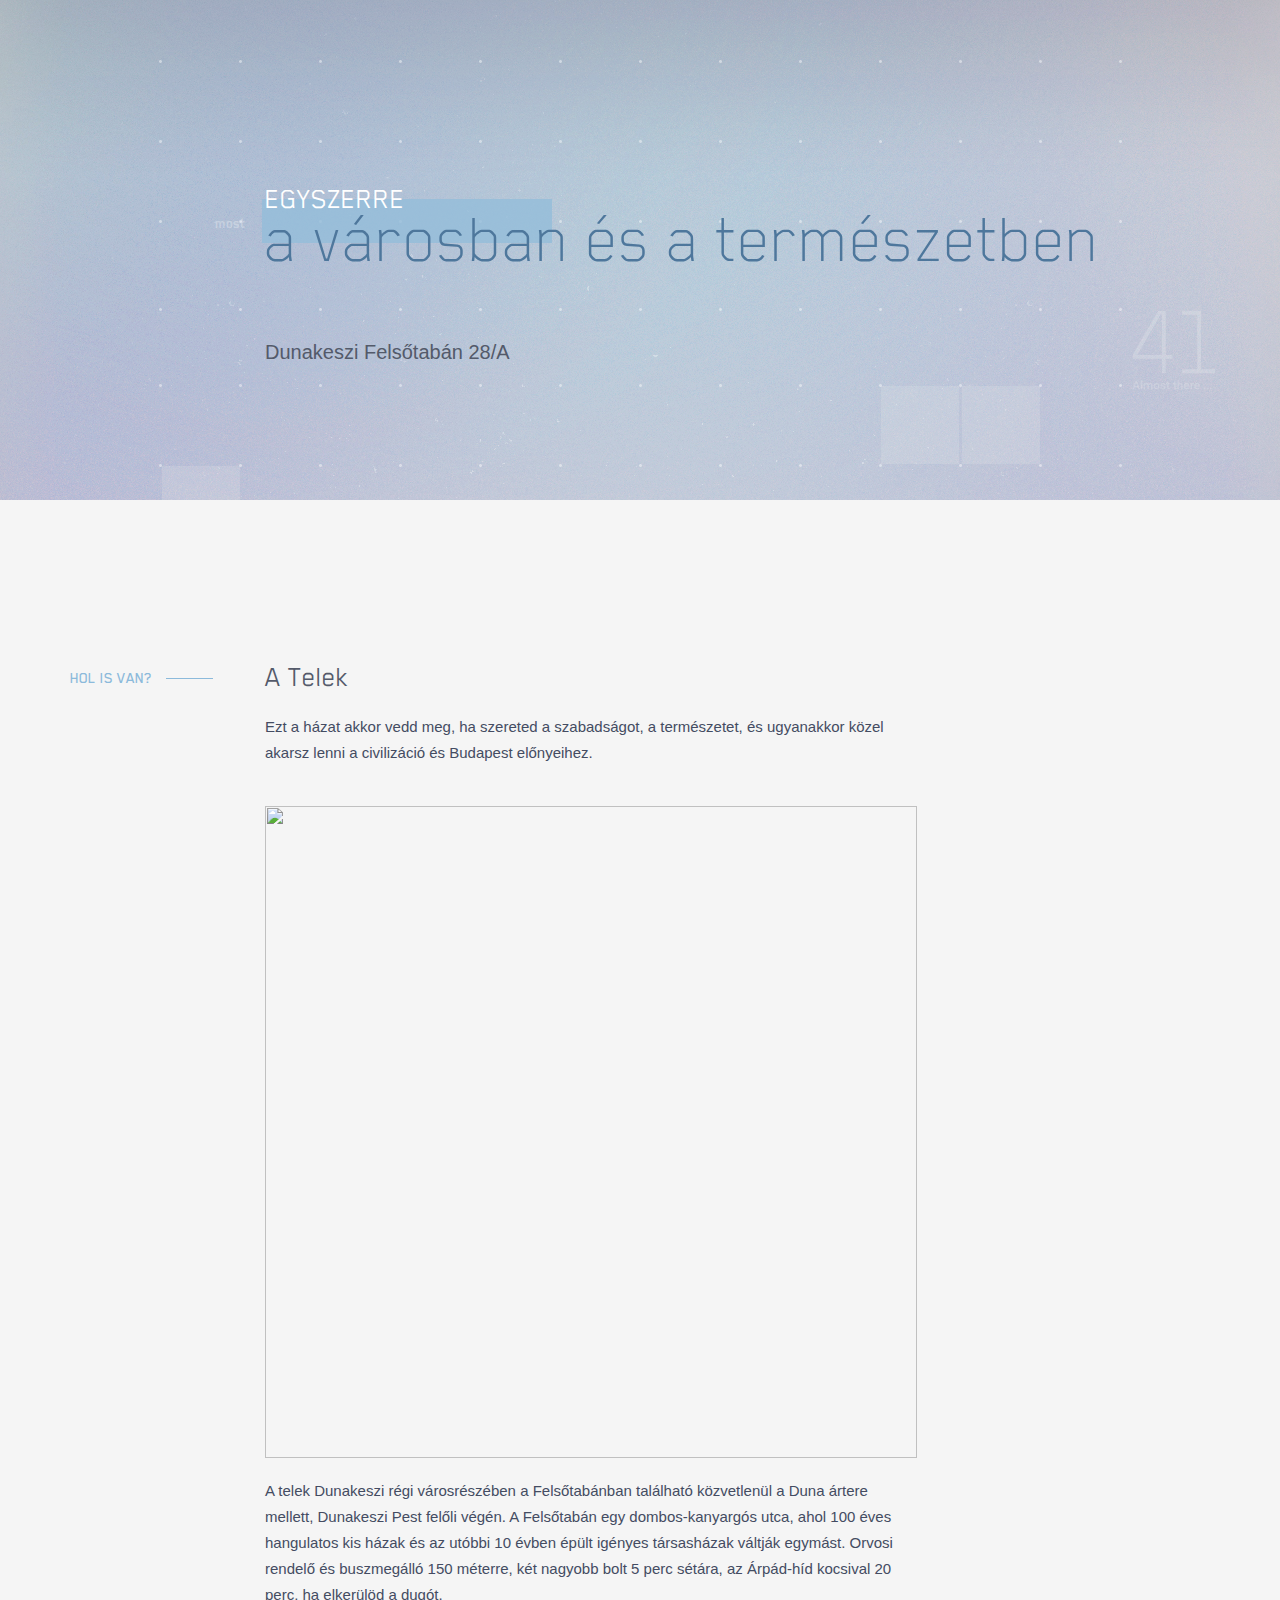
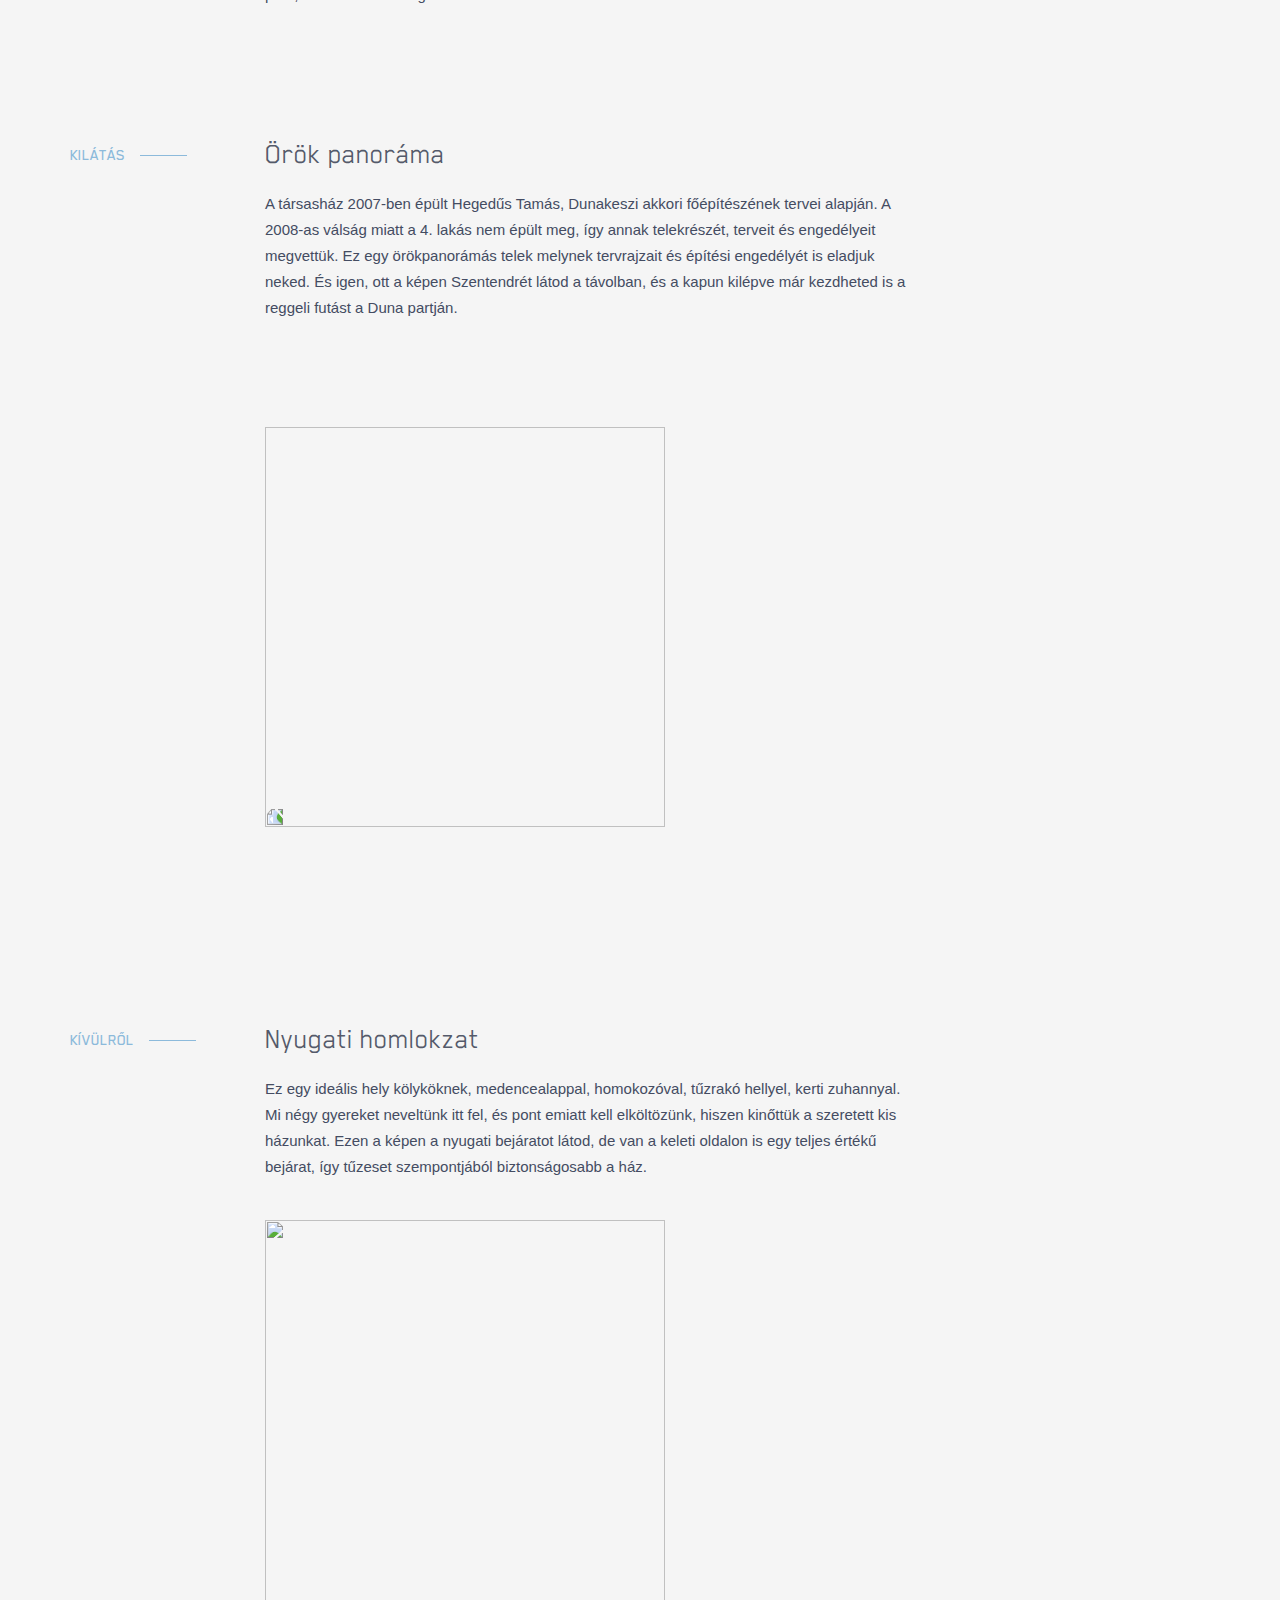
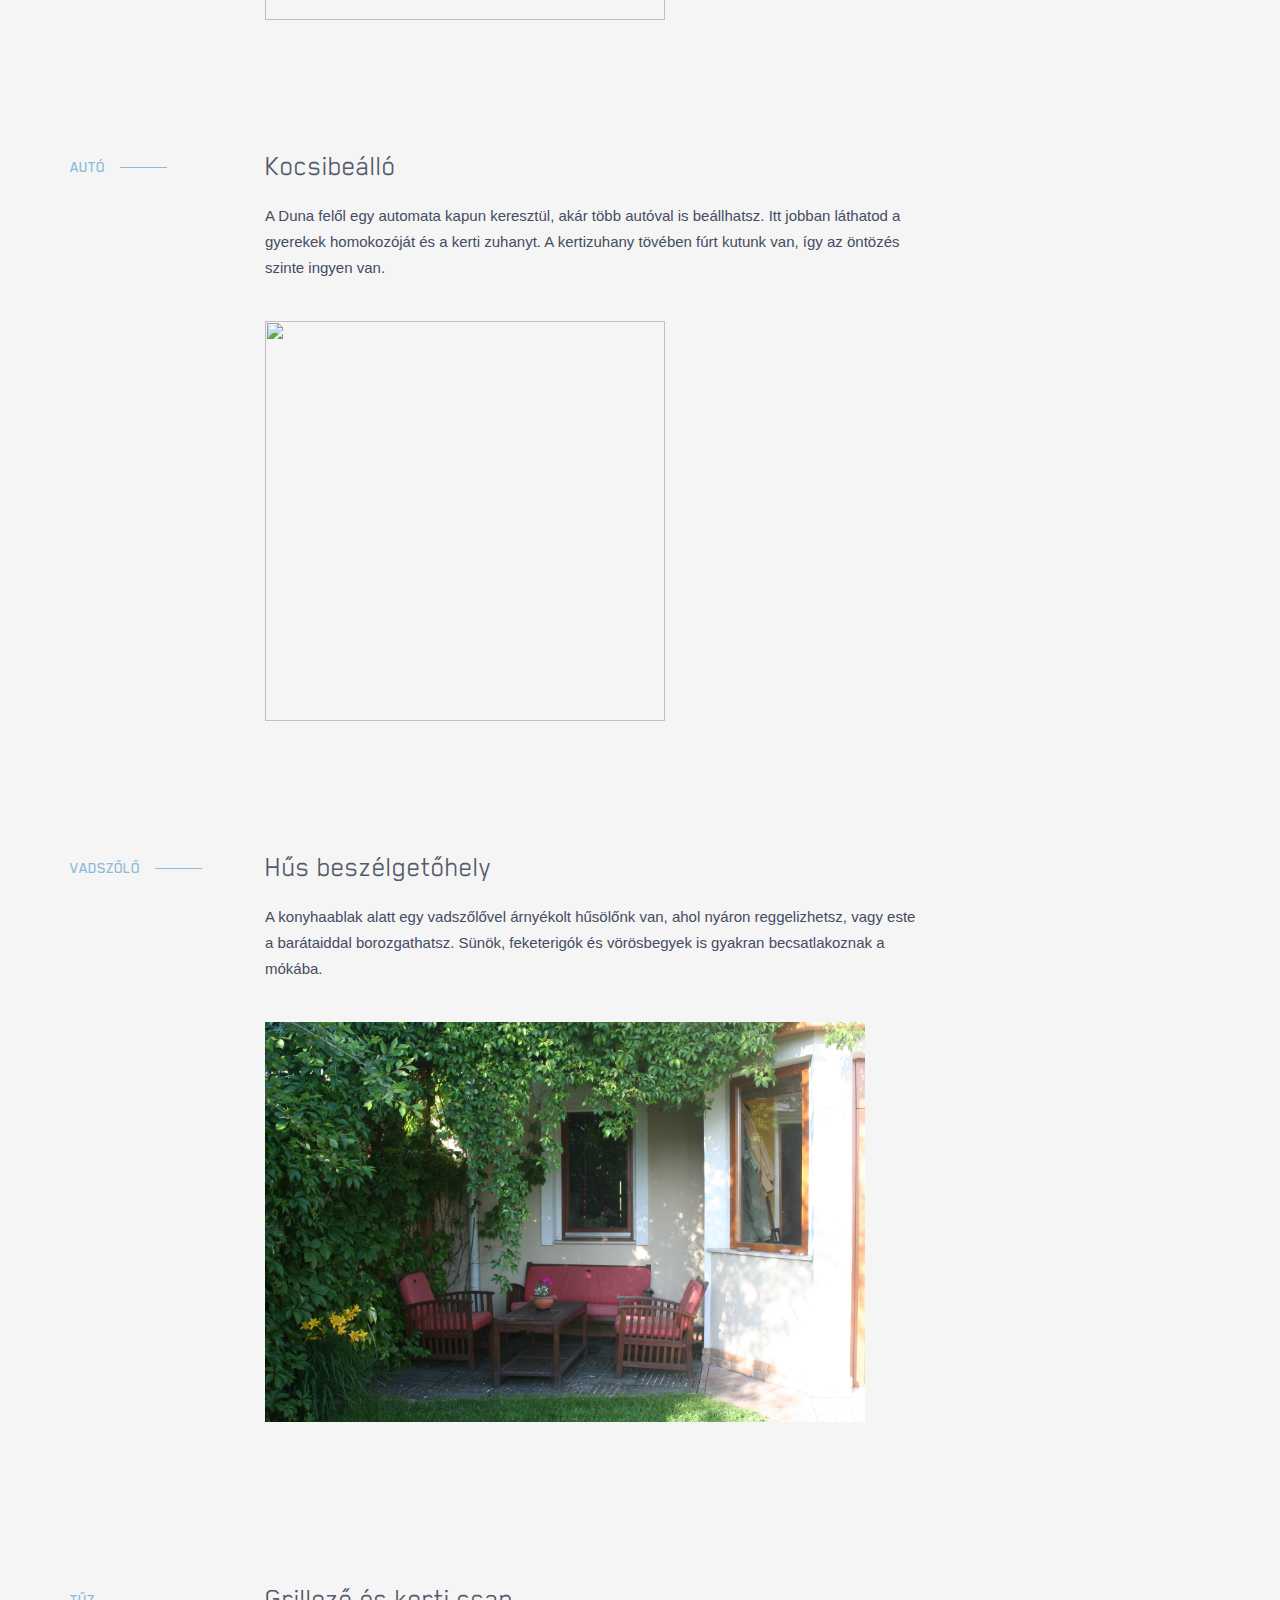
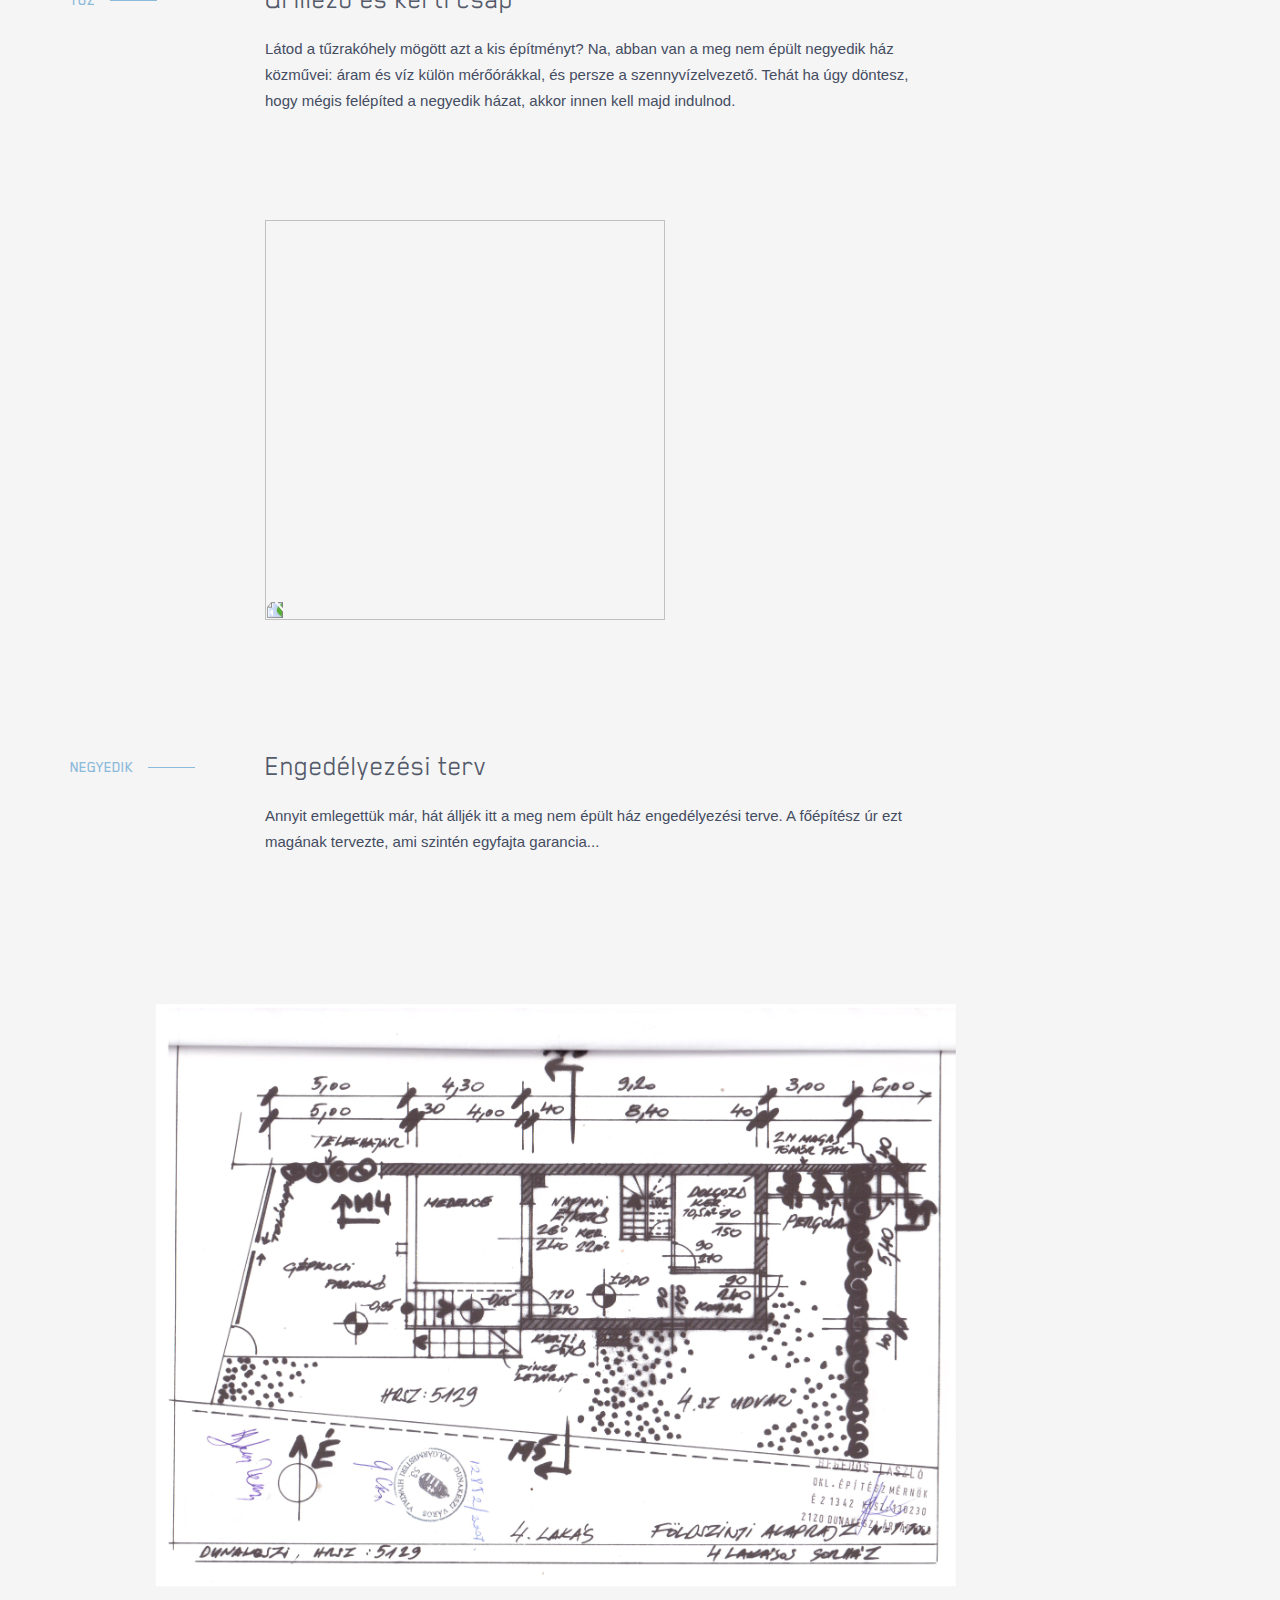
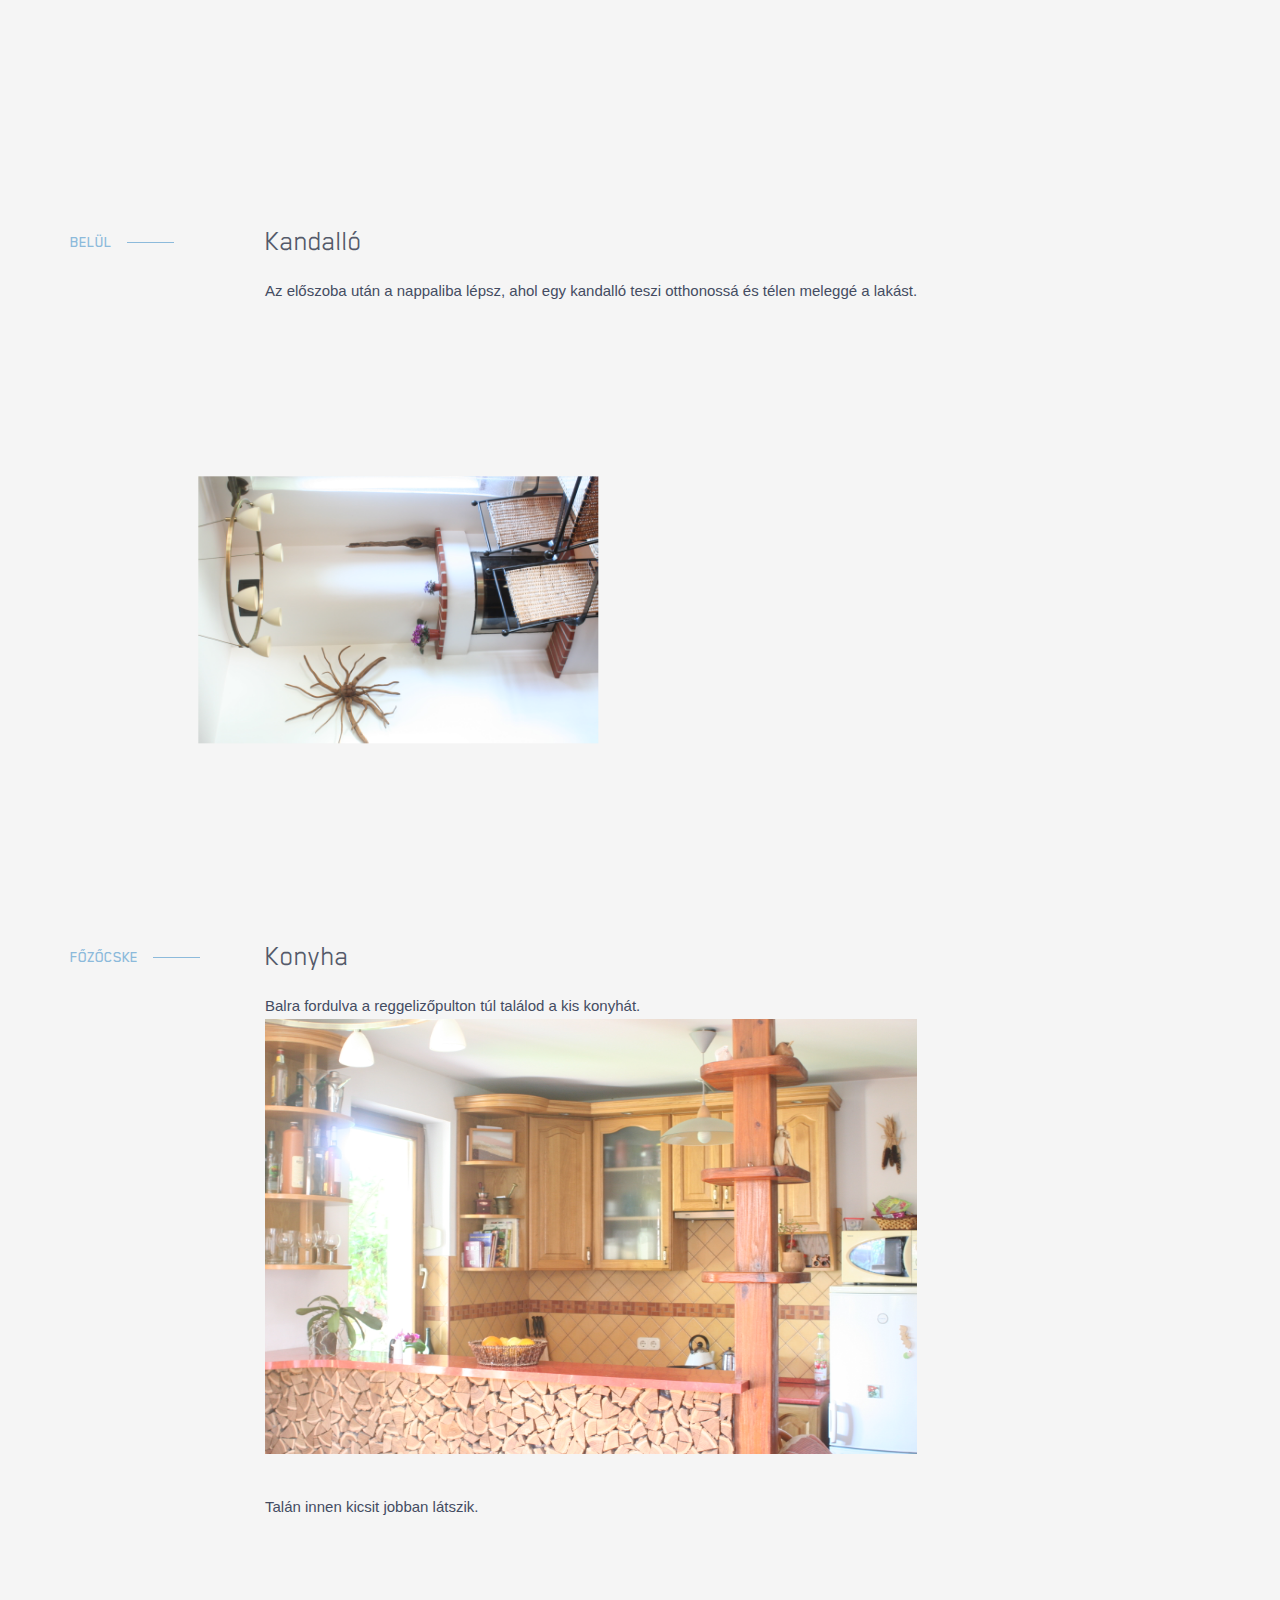
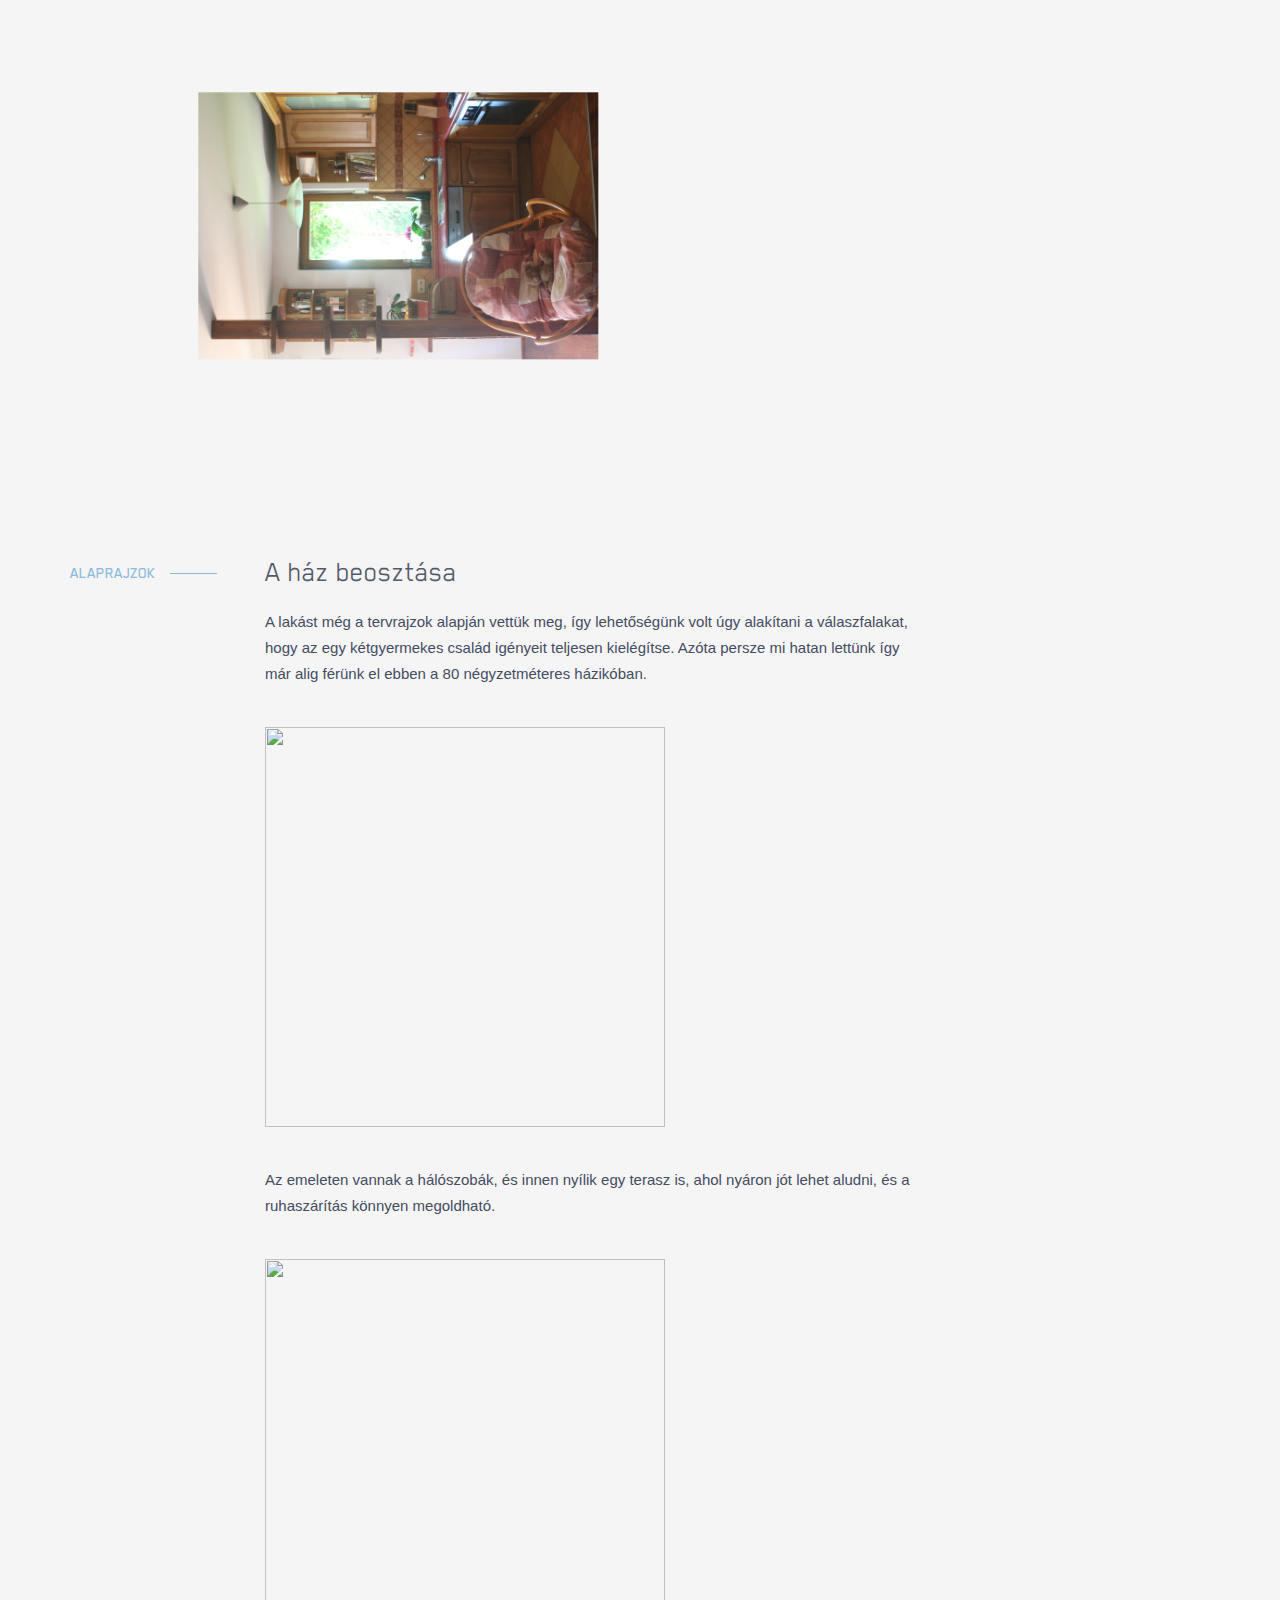
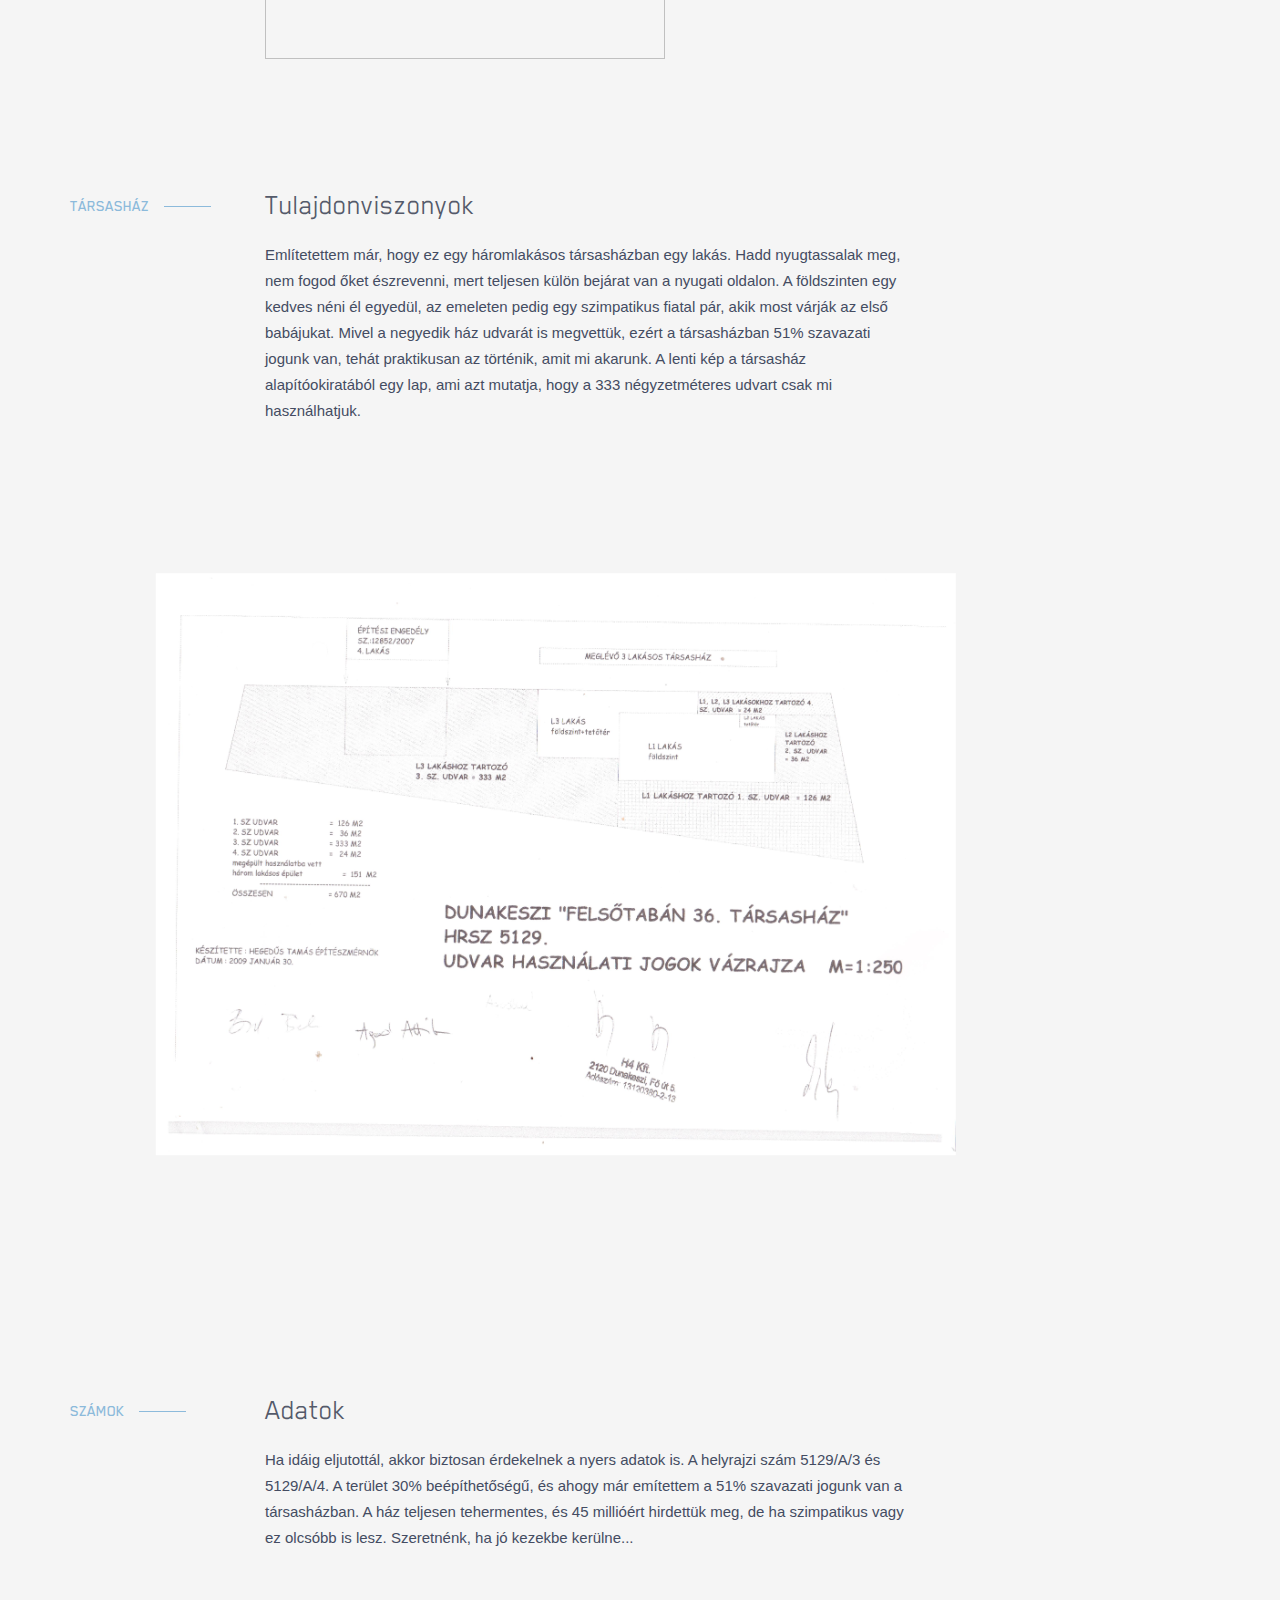
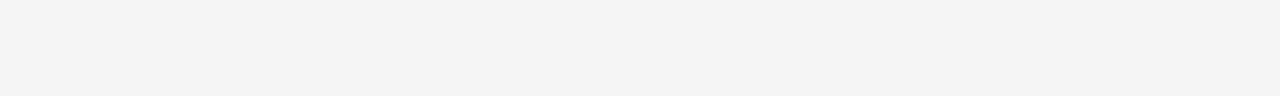
==== commit c37d48a6: "added text and new images" ====
--- a/hazelad/hazeladas2/index.html
+++ b/hazelad/hazeladas2/index.html
@@ -15,9 +15,9 @@
                 <div class="row firstrowc">
                     <div class="col-md-2"></div>
                     <div class="col-md-9">
-                        <p class="title01b" id="t1b">ELADÓ</p>
-                        <p class="title02b" id="t2">CSALÁDI HÁZ, DUNAKESZI</p>
-                        <p class="my_p title_info">Felsőtabán 28/A</p>
+                        <p class="title01b" id="t1b">EGYSZERRE</p>
+                        <p class="title02b" id="t2">a városban és a természetben</p>
+                        <p class="my_p title_info">Dunakeszi Felsőtabán 28/A</p>
                     </div>
                 </div>
             </div>
@@ -40,25 +40,109 @@
                         <div class="section">
                             <div class="row">
                                 <div class="col-md-2">
-                                    <h3 class="heading3 text-left">THEORY</h3>
-                                </div>
-                                <div class="col-md-7">
-                                    <h1 class="header1">EBÉDLŐ 1</h1>
+                                    <h3 class="heading3 text-left">HOL IS VAN?</h3>
+                                </div>
+                                <div class="col-md-7">
+                                    <h1 class="header1">A Telek</h1>
                                     <p class="my_ps_cs pcase">
-                                        Since this is an Image recognition problem, one of the best solution is to use AutoEncoder. <br/>
-                                        AutoEncoder scales(compresses) down the image data into smaller representation with convolutional layers. In the middle of the net there is (are) one or several dense layers and finally the decoder part scales up the compressed data. <img src="images/ebedlo.JPG" width="652"/> </p>
-                                </div>
-                            </div>
-                        </div>
-                        <div class="section">
-                            <div class="row">
-                                <div class="col-md-2">
-                                    <h3 class="heading3 text-left">THEORY</h3>
-                                </div>
-                                <div class="col-md-7">
-                                    <h1 class="header1">EBÉDLŐ 2</h1>
-                                    <p class="my_ps_cs pcase">Ebédlő 2</p>
+                                        Ezt a házat akkor vedd meg, ha szereted a szabadságot, a természetet, és ugyanakkor közel akarsz lenni a civilizáció és Budapest előnyeihez. </p>
+                                        <img src="images/telekfentrol.png" width="652"/> 
+										<p class="my_ps_cs pcase">
+										A telek Dunakeszi régi városrészében a Felsőtabánban található közvetlenül a Duna ártere mellett, Dunakeszi Pest felőli végén. A Felsőtabán egy dombos-kanyargós utca, ahol 100 éves hangulatos kis házak és az utóbbi 10 évben épült igényes társasházak váltják egymást. Orvosi rendelő és buszmegálló 150 méterre, két nagyobb bolt 5 perc sétára, az Árpád-híd kocsival 20 perc, ha elkerülöd a dugót.</p>
+										
+                                </div>
+                            </div>
+                        </div>
+                        <div class="section">
+                            <div class="row">
+                                <div class="col-md-2">
+                                    <h3 class="heading3 text-left">KILÁTÁS</h3>
+                                </div>
+                                <div class="col-md-7">
+                                    <h1 class="header1">Örök panoráma</h1>
+                                    <p class="my_ps_cs pcase">A társasház 2007-ben épült Hegedűs Tamás, Dunakeszi akkori főépítészének tervei alapján. A 2008-as válság miatt a 4. lakás nem épült meg, így annak telekrészét, terveit és engedélyeit megvettük. Ez egy örökpanorámás telek melynek tervrajzait és építési engedélyét is eladjuk neked. És igen, ott a képen Szentendrét látod a távolban, és a kapun kilépve már kezdheted is a reggeli futást a Duna partján. </p>
                                     <p class="my_ps_cs pcase"><br></p>
+                                    <p class="my_ps_cs pcase"><img src="images/kert5.JPG" height="400" style="transform:rotate(-90deg);"> </p>
+			                        <p class="my_ps_cs pcase"><br></p>
+
+                                </div>
+                            </div>
+                        </div>						
+                        <div class="section">
+                            <div class="row">
+                                <div class="col-md-2">
+                                    <h3 class="heading3 text-left">KÍVÜLRŐL</h3>
+                                </div>
+                                <div class="col-md-7">
+                                    <h1 class="header1">Nyugati homlokzat</h1>
+                                    <p class="my_ps_cs pcase">Ez egy ideális hely kölyköknek, medencealappal, homokozóval, tűzrakó hellyel, kerti zuhannyal. Mi négy gyereket neveltünk itt fel, és pont emiatt kell elköltözünk, hiszen kinőttük a szeretett kis házunkat. Ezen a képen a nyugati bejáratot látod, de van a keleti oldalon is egy teljes értékű bejárat, így tűzeset szempontjából biztonságosabb a ház.</p>
+                                    <p class="my_ps_cs pcase"></p>
+                                    <p class="my_ps_cs pcase"><img src="images/kert3.JPG" height="400"> </p>
+                                </div>
+                            </div>
+                        </div>						
+						
+                        <div class="section">
+                            <div class="row">
+                                <div class="col-md-2">
+                                    <h3 class="heading3 text-left">AUTÓ</h3>
+                                </div>
+                                <div class="col-md-7">
+                                    <h1 class="header1">Kocsibeálló</h1>
+                                    <p class="my_ps_cs pcase">A Duna felől egy automata kapun keresztül, akár több autóval is beállhatsz. Itt jobban láthatod a gyerekek homokozóját és a kerti zuhanyt. A kertizuhany tövében fúrt kutunk van, így az öntözés szinte ingyen van.</p>
+                                    <p class="my_ps_cs pcase"><img src="images/kert6.JPG" height="400"> </p>
+                                </div>
+                            </div>
+                        </div>						
+                        <div class="section">						
+                            <div class="row">
+                                <div class="col-md-2">
+                                    <h3 class="heading3 text-left">VADSZŐLŐ</h3>
+                                </div>
+                                <div class="col-md-7">
+                                    <h1 class="header1">Hűs beszélgetőhely</h1>
+                                    <p class="my_ps_cs pcase"> A konyhaablak alatt egy vadszőlővel árnyékolt hűsölőnk van, ahol nyáron reggelizhetsz, vagy este a barátaiddal borozgathatsz. Sünök, feketerigók és vörösbegyek is gyakran becsatlakoznak a mókába.</p>
+                                    <p class="my_ps_cs pcase"><img src="images/kert.JPG" height="400"> </p>
+                                    <p class="my_ps_cs pcase"> <br> </p									
+                                </div>
+                            </div>
+						</div>
+                        <div class="section">
+                            <div class="row">
+                                <div class="col-md-2">
+                                    <h3 class="heading3 text-left">TŰZ</h3>
+                                </div>
+                                <div class="col-md-7">
+                                    <h1 class="header1">Grillező és kerti csap</h1>
+                                    <p class="my_ps_cs pcase"> Látod a tűzrakóhely mögött azt a kis építményt? Na, abban van a meg nem épült negyedik ház közművei: áram és víz külön mérőórákkal, és persze a szennyvízelvezető. Tehát ha úgy döntesz, hogy mégis felépíted a negyedik házat, akkor innen kell majd indulnod.</p>
+					                <p class="my_ps_cs pcase"> <br></p>
+					                
+                                    <p class="my_ps_cs pcase"><img src="images/kert2.JPG" height="400" style="transform:rotate(-90deg);"> </p>
+                                </div>
+                            </div>
+                        </div>
+                        <div class="section">
+                            <div class="row">
+                                <div class="col-md-2">
+                                    <h3 class="heading3 text-left">NEGYEDIK</h3>
+                                </div>
+                                <div class="col-md-7">
+                                    <h1 class="header1">Engedélyezési terv</h1>
+                                    <p class="my_ps_cs pcase">Annyit emlegettük már, hát álljék itt a meg nem épült ház engedélyezési terve. A főépítész úr ezt magának tervezte, ami szintén egyfajta garancia...</p>
+                                    <p class="my_ps_cs pcase"><img src="images/alaprajz3.jpg" height="800" style="transform:rotate(90deg);"> </p>
+                                </div>
+                            </div>
+                        </div>
+
+                        <div class="section">
+                            <div class="row">
+                                <div class="col-md-2">
+                                    <h3 class="heading3 text-left">BELÜL</h3>
+                                </div>
+                                <div class="col-md-7">
+                                    <h1 class="header1">Kandalló</h1>
+                                    <p class="my_ps_cs pcase">Az előszoba után a nappaliba lépsz, ahol egy kandalló teszi otthonossá és télen meleggé a lakást. </p>
+                                    
                                     <p class="my_ps_cs pcase"><br></p>
                                     <p class="my_ps_cs pcase"><img src="images/ebedlo2.JPG" height="400" style="transform:rotate(-90deg);"> </p>
                                 </div>
@@ -67,206 +151,77 @@
                         <div class="section">
                             <div class="row">
                                 <div class="col-md-2">
-                                    <h3 class="heading3 text-left">THEORY</h3>
-                                </div>
-                                <div class="col-md-7">
-                                    <h1 class="header1">KONYHA 1</h1>
+                                    <h3 class="heading3 text-left">FŐZŐCSKE</h3>
+                                </div>
+                                <div class="col-md-7">
+                                    <h1 class="header1">Konyha</h1>
                                     <p class="my_ps_cs pcase">
-                                        Since this is an Image recognition problem, one of the best solution is to use AutoEncoder. <br>
-                                        AutoEncoder scales(compresses) down the image data into smaller representation with convolutional layers. In the middle of the net there is (are) one or several dense layers and finally the decoder part scales up the compressed data. <img src="images/konyha.JPG" width="652"> </p>
-                                </div>
-                            </div>
-                        </div>
+									Balra fordulva a reggelizőpulton túl találod a kis konyhát.
+									<img src="images/konyha.JPG" width="652"> </p>
+									<p class="my_ps_cs pcase">									Talán innen kicsit jobban látszik.<br></p>
+									<p class="my_ps_cs pcase">	<br></p>									
+                                    <p class="my_ps_cs pcase">
+									<img src="images/konyha2.JPG" height="400" style="transform:rotate(-90deg);"> </p>
+									
+                                </div>
+                            </div>
+                        </div>
+					
+						
+                        <div class="section">
+                            <div class="row">
+                                <div class="col-md-2">
+                                    <h3 class="heading3 text-left">ALAPRAJZOK</h3>
+                                </div>
+                                <div class="col-md-7">
+                                    <h1 class="header1">A ház beosztása</h1>
+                                    <p class="my_ps_cs pcase">A lakást még a tervrajzok alapján vettük meg, így lehetőségünk volt úgy alakítani a válaszfalakat, hogy az egy kétgyermekes család igényeit teljesen kielégítse. Azóta persze mi hatan lettünk így már alig férünk el ebben a 80 négyzetméteres házikóban.</p>
+
+                                    <p class="my_ps_cs pcase"><img src="images/foldszint.png" height="400"> </p>
+									<p class="my_ps_cs pcase">Az emeleten vannak a hálószobák, és innen nyílik egy terasz is, ahol nyáron jót lehet aludni, és a ruhaszárítás könnyen megoldható.	</p>
+
+                                    <p class="my_ps_cs pcase"><img src="images/emelet.png" height="400" > </p>
+
+                                </div>
+                            </div>
+                        </div>
+
+                        <div class="section">
+                            <div class="row">
+                                <div class="col-md-2">
+                                    <h3 class="heading3 text-left">TÁRSASHÁZ</h3>
+                                </div>
+                                <div class="col-md-7">
+                                    <h1 class="header1">Tulajdonviszonyok</h1>
+                                    <p class="my_ps_cs pcase"> Említetettem már, hogy ez egy háromlakásos társasházban egy lakás. Hadd nyugtassalak meg, nem fogod őket észrevenni, mert teljesen külön bejárat van a nyugati oldalon. A földszinten egy kedves néni él egyedül, az emeleten pedig egy szimpatikus fiatal pár, akik most várják az első babájukat. Mivel a negyedik ház udvarát is megvettük, ezért a társasházban 51% szavazati jogunk van, tehát praktikusan az történik, amit mi akarunk. A lenti kép a társasház alapítóokiratából egy lap, ami azt mutatja, hogy a 333 négyzetméteres udvart csak mi használhatjuk.</p>
+
+                                    <p class="my_ps_cs pcase"><img src="images/alaprajz4.jpg" height="800" style="transform:rotate(90deg);"> </p>
+                                </div>
+                            </div>
+                        </div>
+
+                        <div class="section">
+                            <div class="row">
+                                <div class="col-md-2">
+                                    <h3 class="heading3 text-left">SZÁMOK</h3>
+                                </div>
+                                <div class="col-md-7">
+                                    <h1 class="header1">Adatok</h1>
+                                    <p class="my_ps_cs pcase">Ha idáig eljutottál, akkor biztosan érdekelnek a nyers adatok is.  A helyrajzi szám 5129/A/3 és 5129/A/4. A terület 30% beépíthetőségű, és ahogy már emítettem a 51% szavazati jogunk van a társasházban. A ház teljesen tehermentes, és 45 millióért hirdettük meg, de ha szimpatikus vagy ez olcsóbb is lesz. Szeretnénk, ha jó kezekbe kerülne...
+									
+									</p>
+
+                                </div>
+                            </div>
+                        </div>
+						
+						
+						
                     </div>
                 </div>
             </div>
         </div>
-        <div class="section sectionclients">
-            <div class="container">
-                <div class="row">
-                    <div class="col-md-12">
-                        <div class="section">
-                            <div class="row">
-                                <div class="col-md-2">
-                                    <h3 class="heading3 text-left">THEORY</h3>
-                                </div>
-                                <div class="col-md-7">
-                                    <h1 class="header1">KONYHA 2</h1>
-                                    <p class="my_ps_cs pcase">Konyha 2</p>
-                                    <p class="my_ps_cs pcase"><br></p>
-                                    <p class="my_ps_cs pcase"><br></p>
-                                    <p class="my_ps_cs pcase"><img src="images/konyha2.JPG" height="400" style="transform:rotate(-90deg);"> </p>
-                                </div>
-                            </div>
-                        </div>
-                    </div>
-                </div>
-            </div>
-        </div>
-        <div class="section sectionclients">
-            <div class="container">
-                <div class="row">
-                    <div class="col-md-12">
-                        <div class="section">
-                            <div class="row">
-                                <div class="col-md-2">
-                                    <h3 class="heading3 text-left">THEORY</h3>
-                                </div>
-                                <div class="col-md-7">
-                                    <h1 class="header1">KERT 1</h1>
-                                    <p class="my_ps_cs pcase">Kert 1</p>
-                                    <p class="my_ps_cs pcase"><br></p>
-                                    <p class="my_ps_cs pcase"><br></p>
-                                    <p class="my_ps_cs pcase"><img src="images/kert.JPG" height="400"> </p>
-                                </div>
-                            </div>
-                        </div>
-                        <div class="section">
-                            <div class="row">
-                                <div class="col-md-2">
-                                    <h3 class="heading3 text-left">THEORY</h3>
-                                </div>
-                                <div class="col-md-7">
-                                    <h1 class="header1">KERT 2</h1>
-                                    <p class="my_ps_cs pcase">Kert</p>
-                                    <p class="my_ps_cs pcase"><br></p>
-                                    <p class="my_ps_cs pcase"><br></p>
-                                    <p class="my_ps_cs pcase"><img src="images/kert2.JPG" height="400" style="transform:rotate(-90deg);"> </p>
-                                </div>
-                            </div>
-                        </div>
-                    </div>
-                </div>
-            </div>
-        </div>
-        <div class="section sectionclients">
-            <div class="container">
-                <div class="row">
-                    <div class="col-md-12">
-                        <div class="section">
-                            <div class="row">
-                                <div class="col-md-2">
-                                    <h3 class="heading3 text-left">THEORY</h3>
-                                </div>
-                                <div class="col-md-7">
-                                    <h1 class="header1">KERT 3</h1>
-                                    <p class="my_ps_cs pcase">Kert 3</p>
-                                    <p class="my_ps_cs pcase"><br></p>
-                                    <p class="my_ps_cs pcase"><br></p>
-                                    <p class="my_ps_cs pcase"><img src="images/kert3.JPG" height="400"> </p>
-                                </div>
-                            </div>
-                        </div>
-                        <div class="section">
-                            <div class="row">
-                                <div class="col-md-2">
-                                    <h3 class="heading3 text-left">THEORY</h3>
-                                </div>
-                                <div class="col-md-7">
-                                    <h1 class="header1">KERT 4</h1>
-                                    <p class="my_ps_cs pcase">Kert 4</p>
-                                    <p class="my_ps_cs pcase"><br></p>
-                                    <p class="my_ps_cs pcase"><br></p>
-                                    <p class="my_ps_cs pcase"><img src="images/kert4.JPG" height="400" style="transform:rotate(-90deg);"> </p>
-                                </div>
-                            </div>
-                        </div>
-                        <div class="section">
-                            <div class="row">
-                                <div class="col-md-2">
-                                    <h3 class="heading3 text-left">THEORY</h3>
-                                </div>
-                                <div class="col-md-7">
-                                    <h1 class="header1">KERT 5</h1>
-                                    <p class="my_ps_cs pcase">Kert 5</p>
-                                    <p class="my_ps_cs pcase"><br></p>
-                                    <p class="my_ps_cs pcase"><br></p>
-                                    <p class="my_ps_cs pcase"><img src="images/kert5.JPG" height="400" style="transform:rotate(-90deg);"> </p>
-                                </div>
-                            </div>
-                        </div>
-                    </div>
-                </div>
-            </div>
-        </div>
-        <div class="section sectionclients">
-            <div class="container">
-                <div class="row">
-                    <div class="col-md-12">
-                        <div class="section">
-                            <div class="row">
-                                <div class="col-md-2">
-                                    <h3 class="heading3 text-left">THEORY</h3>
-                                </div>
-                                <div class="col-md-7">
-                                    <h1 class="header1">KERT 6</h1>
-                                    <p class="my_ps_cs pcase">Kert 6</p>
-                                    <p class="my_ps_cs pcase"><br></p>
-                                    <p class="my_ps_cs pcase"><br></p>
-                                    <p class="my_ps_cs pcase"><img src="images/kert6.JPG" height="400"> </p>
-                                </div>
-                            </div>
-                        </div>
-                        <div class="section">
-                            <div class="row">
-                                <div class="col-md-2">
-                                    <h3 class="heading3 text-left">THEORY</h3>
-                                </div>
-                                <div class="col-md-7">
-                                    <h1 class="header1">ALAPRAJZ 1</h1>
-                                    <p class="my_ps_cs pcase">Alaprajz 1</p>
-                                    <p class="my_ps_cs pcase"><br></p>
-                                    <p class="my_ps_cs pcase"><br></p>
-                                    <p class="my_ps_cs pcase"><img src="images/alaprajz3.jpg" height="800" style="transform:rotate(90deg);"> </p>
-                                </div>
-                            </div>
-                        </div>
-                        <div class="section">
-                            <div class="row">
-                                <div class="col-md-2">
-                                    <h3 class="heading3 text-left">THEORY</h3>
-                                </div>
-                                <div class="col-md-7">
-                                    <h1 class="header1">ALAPRAJZ 2</h1>
-                                    <p class="my_ps_cs pcase">Alaprajz 2</p>
-                                    <p class="my_ps_cs pcase"><br></p>
-                                    <p class="my_ps_cs pcase"><br></p>
-                                    <p class="my_ps_cs pcase"><img src="images/alaprajz4.jpg" height="800" style="transform:rotate(90deg);"> </p>
-                                </div>
-                            </div>
-                        </div>
-                    </div>
-                </div>
-            </div>
-        </div>
-        <!-- BrainFactory -->
-        <div class="section sectionclients">
-            <div class="container">
-                <div class="row">
-                    <div class="col-md-12">
-</div>
-                </div>
-            </div>
-        </div>
-        <!-- Add Images -->
-        <!-- Crop-->
-        <div class="section sectionclients">
-            <div class="container">
-                <div class="row">
-                    <div class="col-md-12">
-</div>
-                </div>
-            </div>
-        </div>
-        <!-- NN setup-->
-        <div class="section sectionclients">
-            <div class="container">
-                <div class="row">
-                    <div class="col-md-12">
-</div>
-                </div>
-            </div>
-        </div>
+
         <!-- Training-->
         <!-- Argmax -->
         <!-- Puttext -->
--- a/hazelad/hazeladas2/style/style.css
+++ b/hazelad/hazeladas2/style/style.css
@@ -7339,7 +7339,7 @@
 
 
 p#t2:before {
-    content: '06/01';
+    content: 'most';
     position: absolute;
     margin-left: -50px;
     margin-top: -16px;
@@ -7350,7 +7350,7 @@
 }
 
 p#t4:before {
-    content: '03/01';
+    content: 'most';
     position: absolute;
     margin-left: -50px;
     margin-top: -16px;
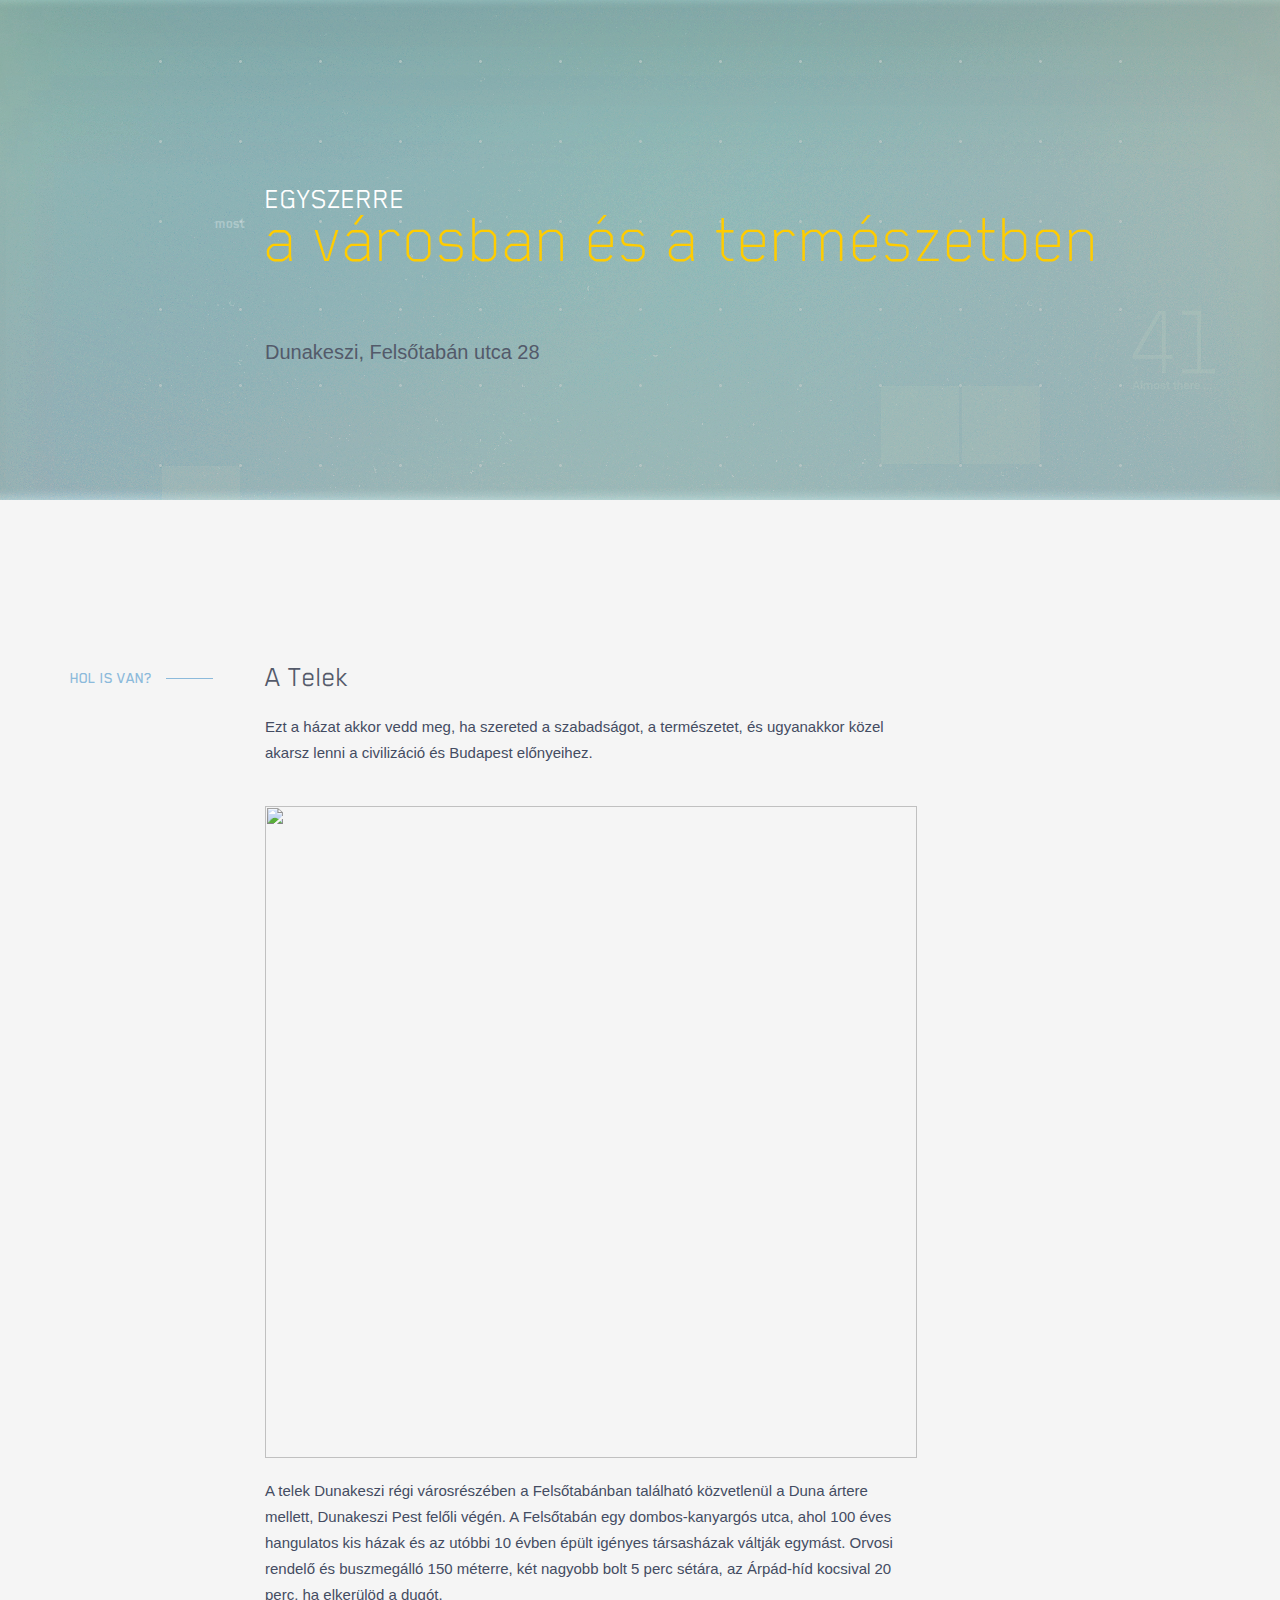
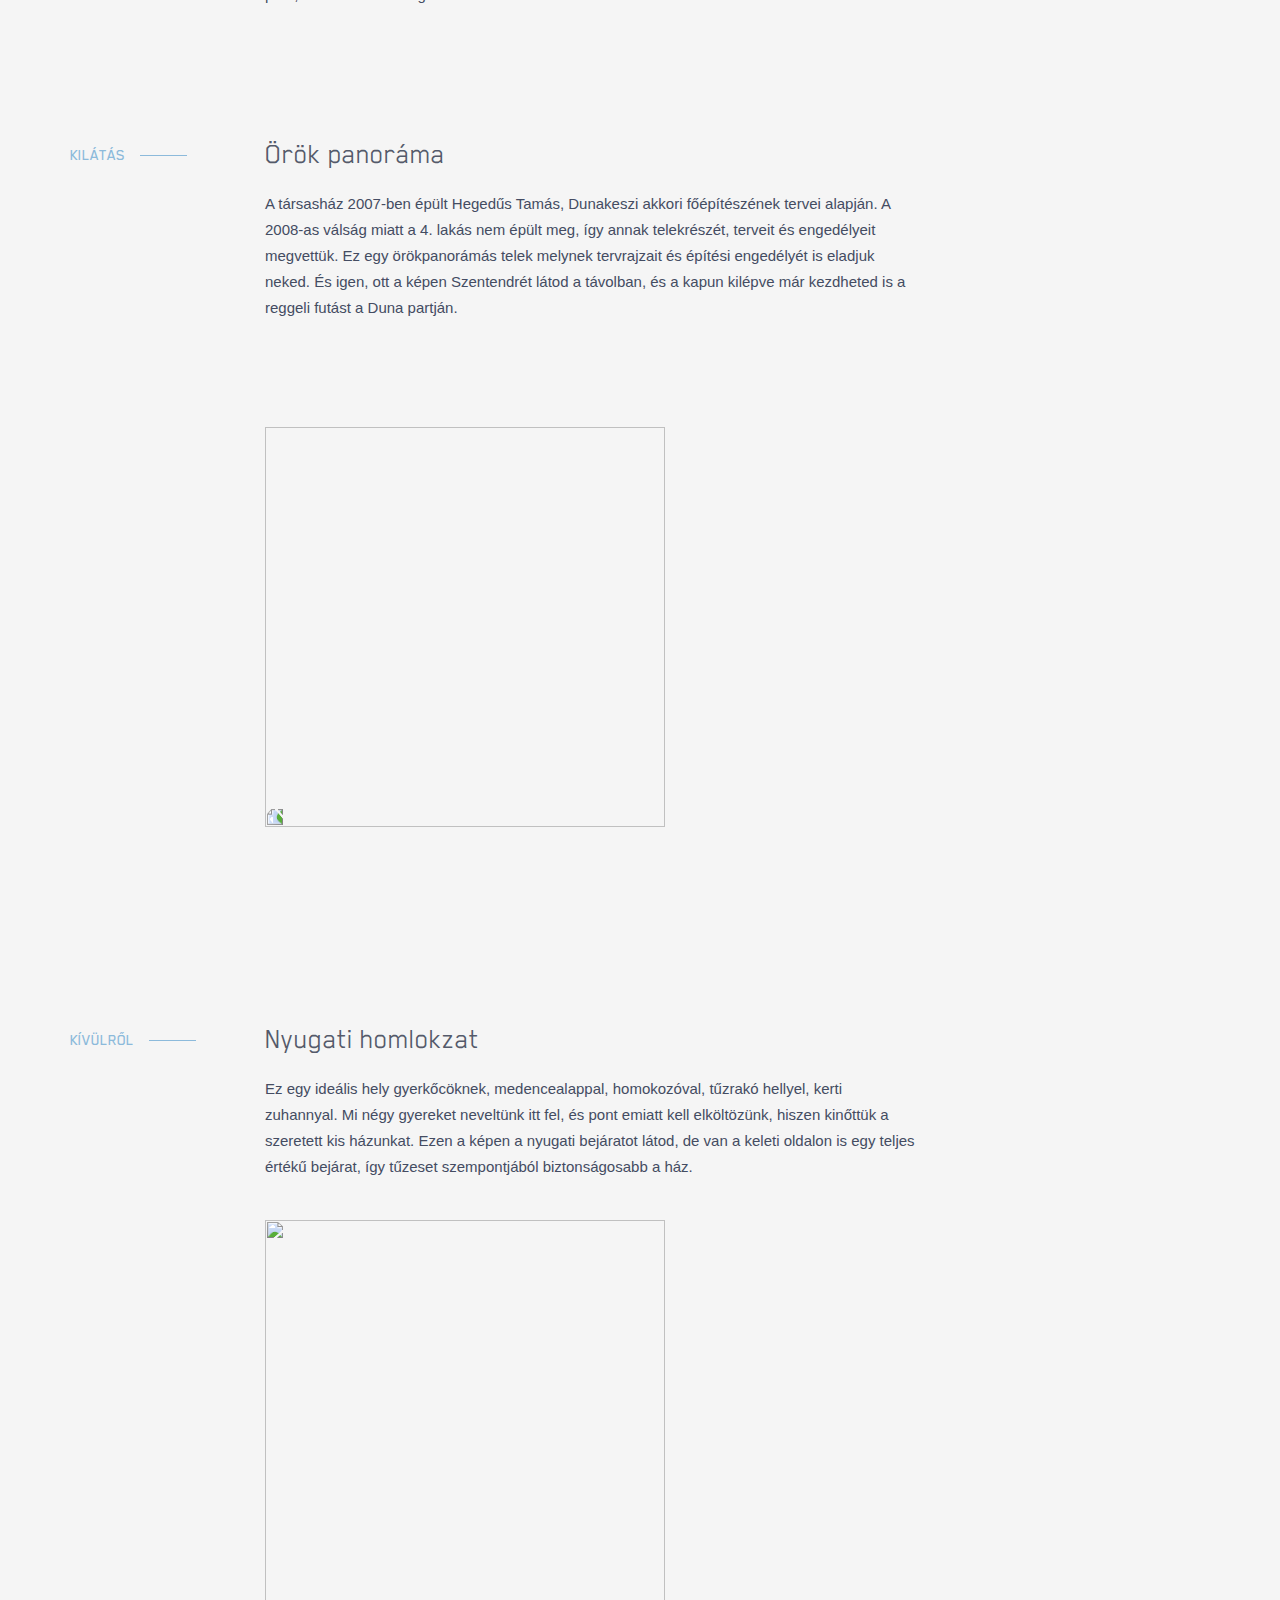
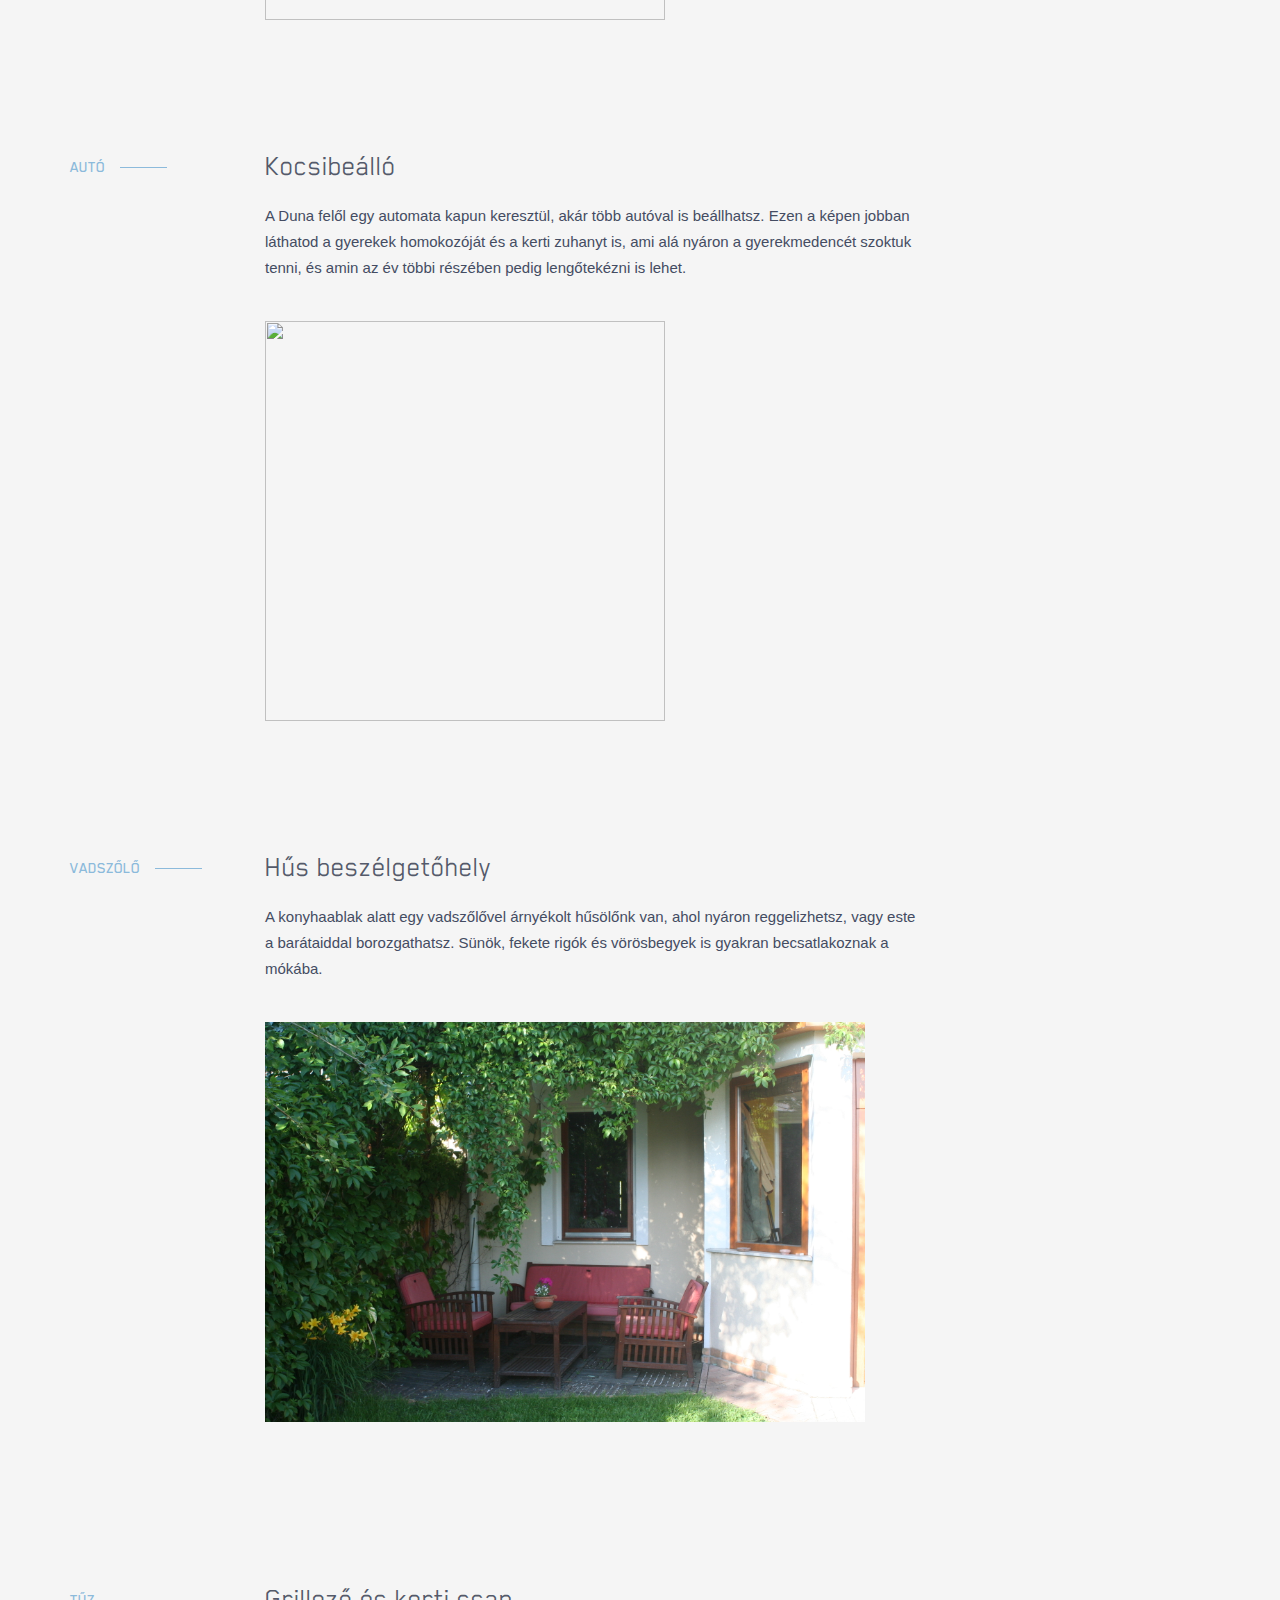
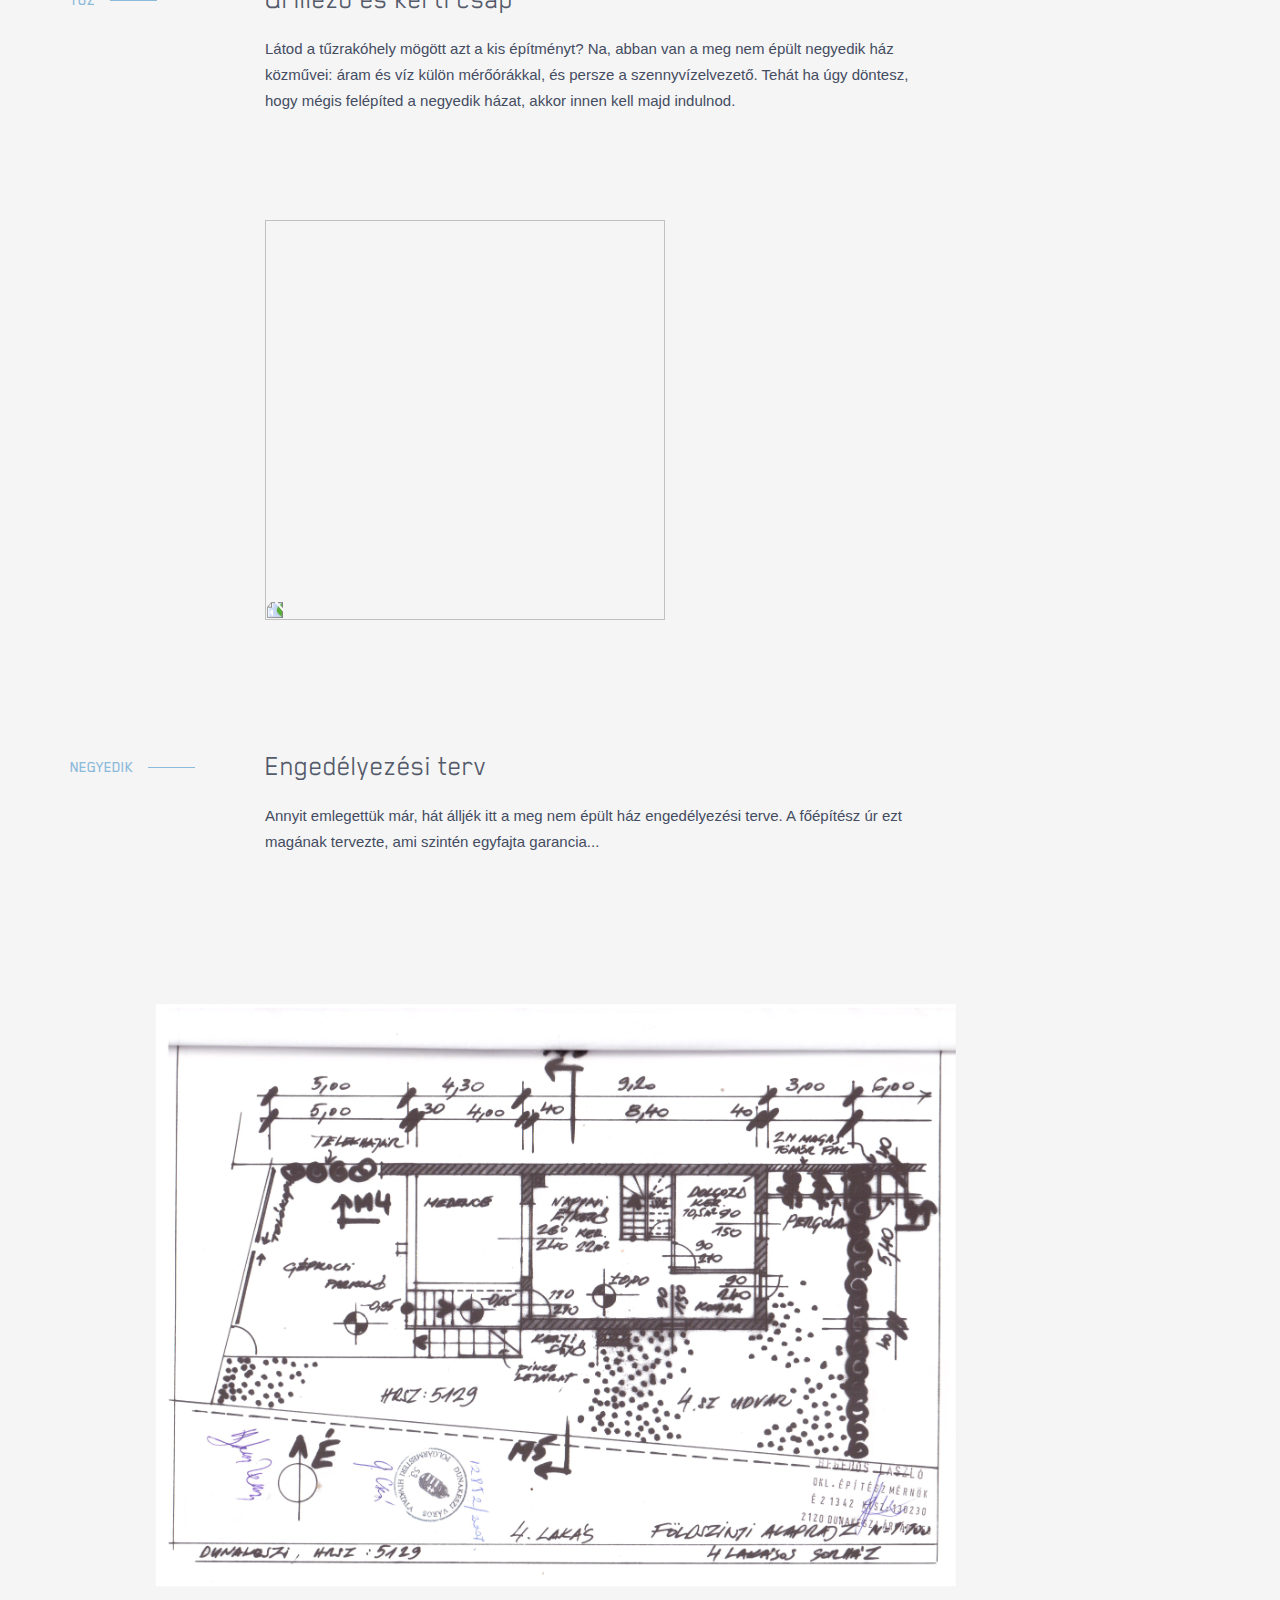
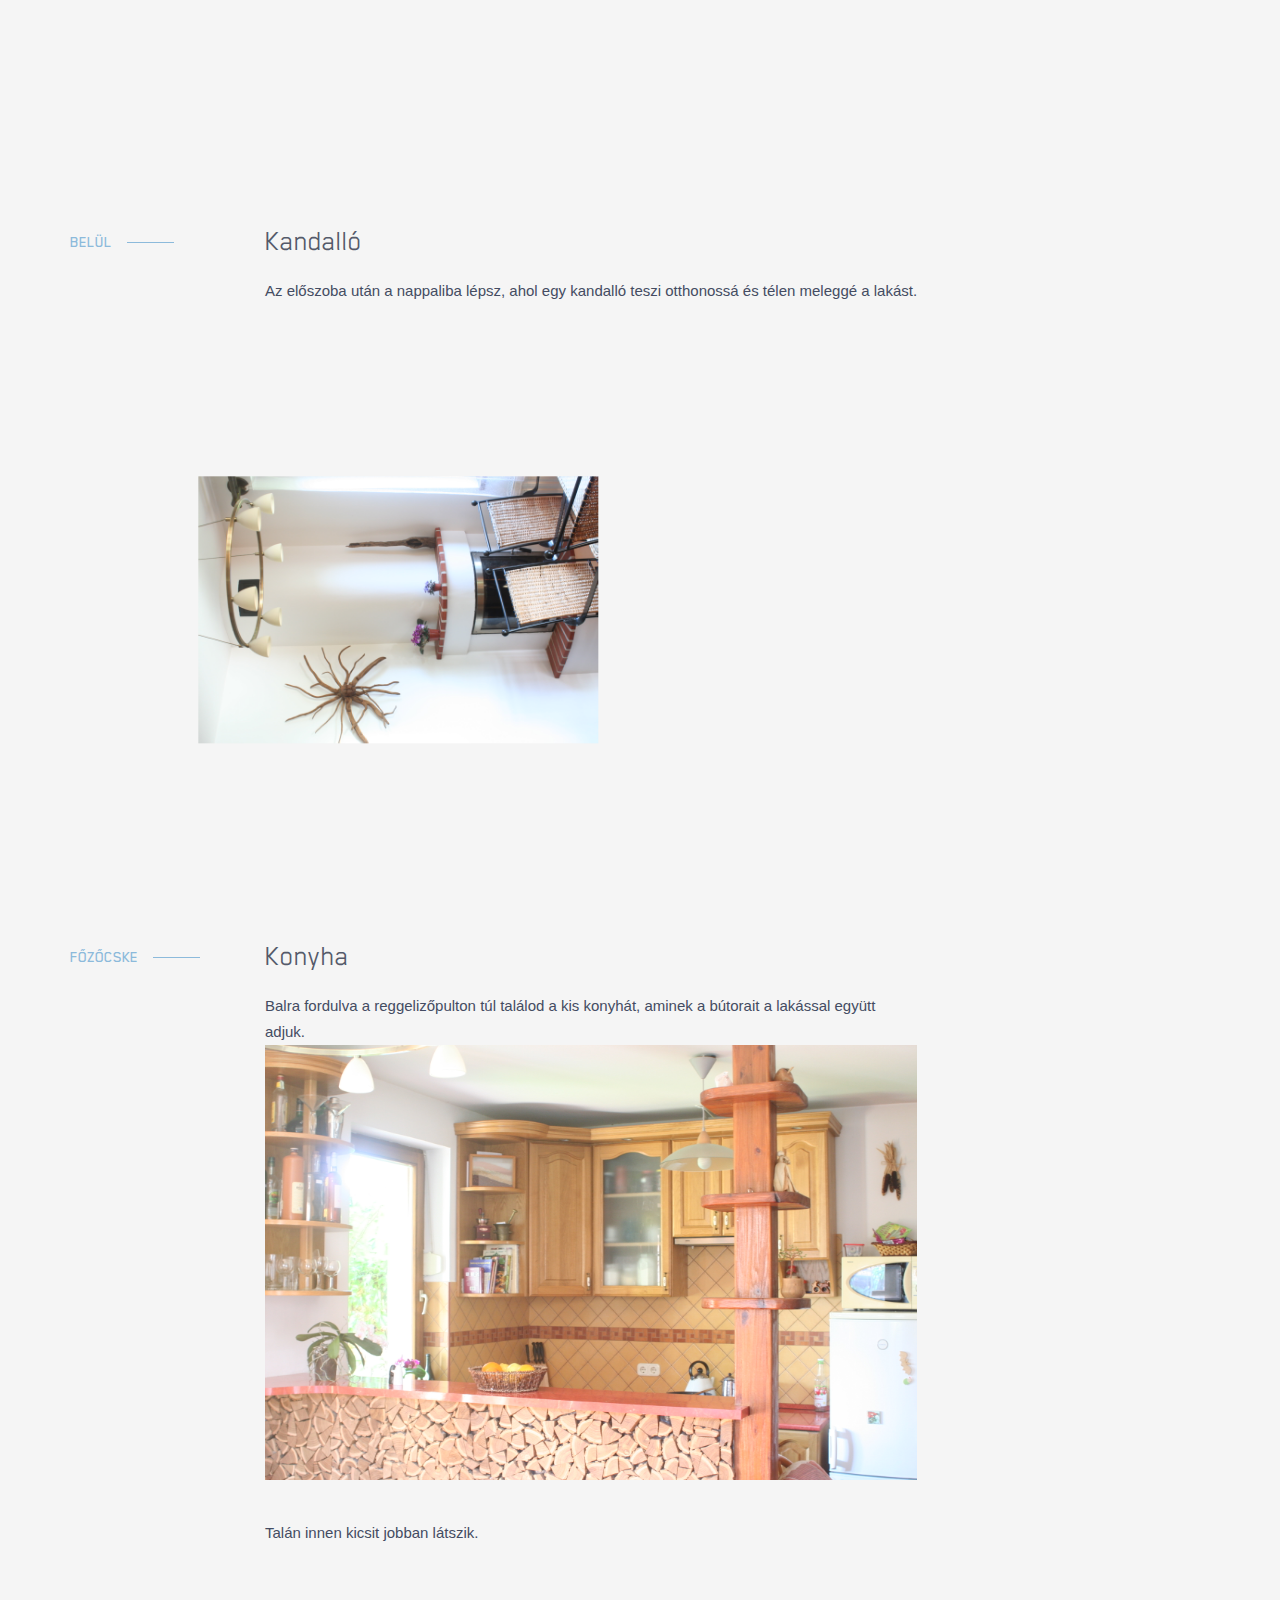
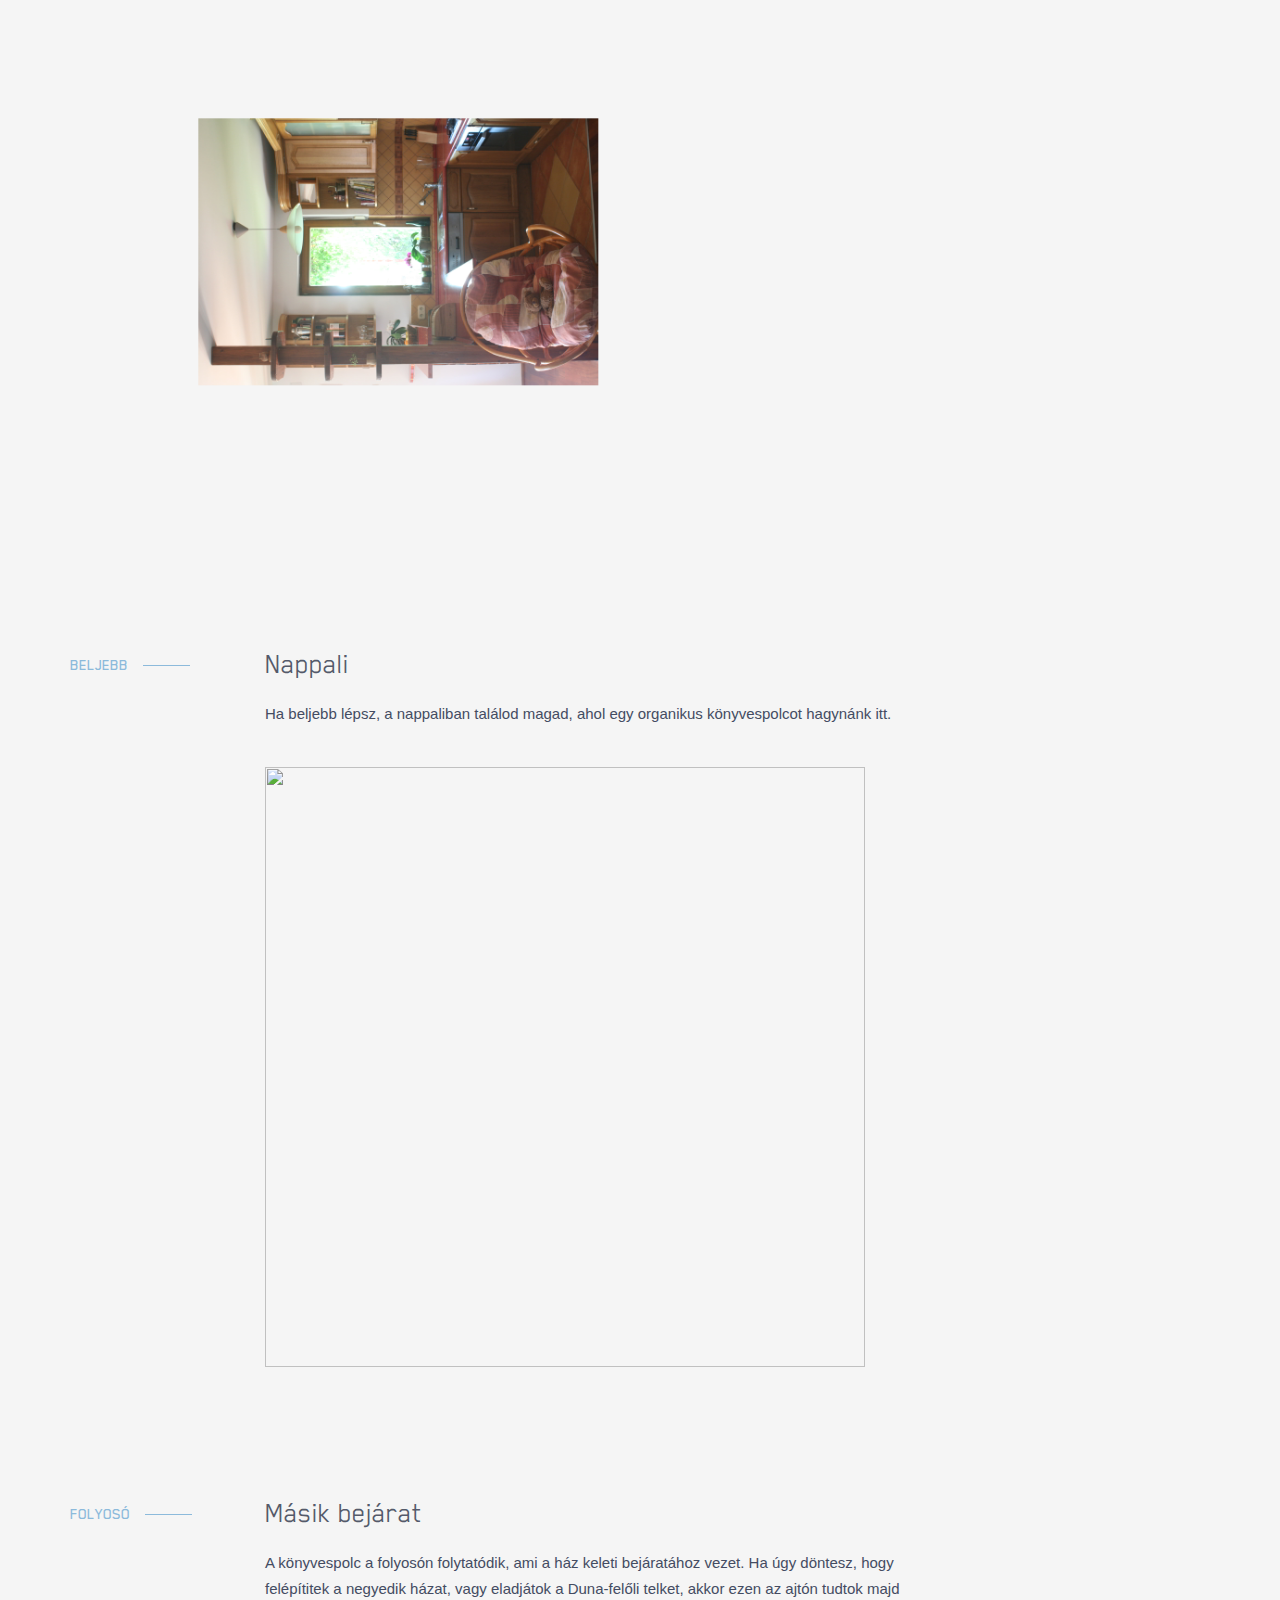
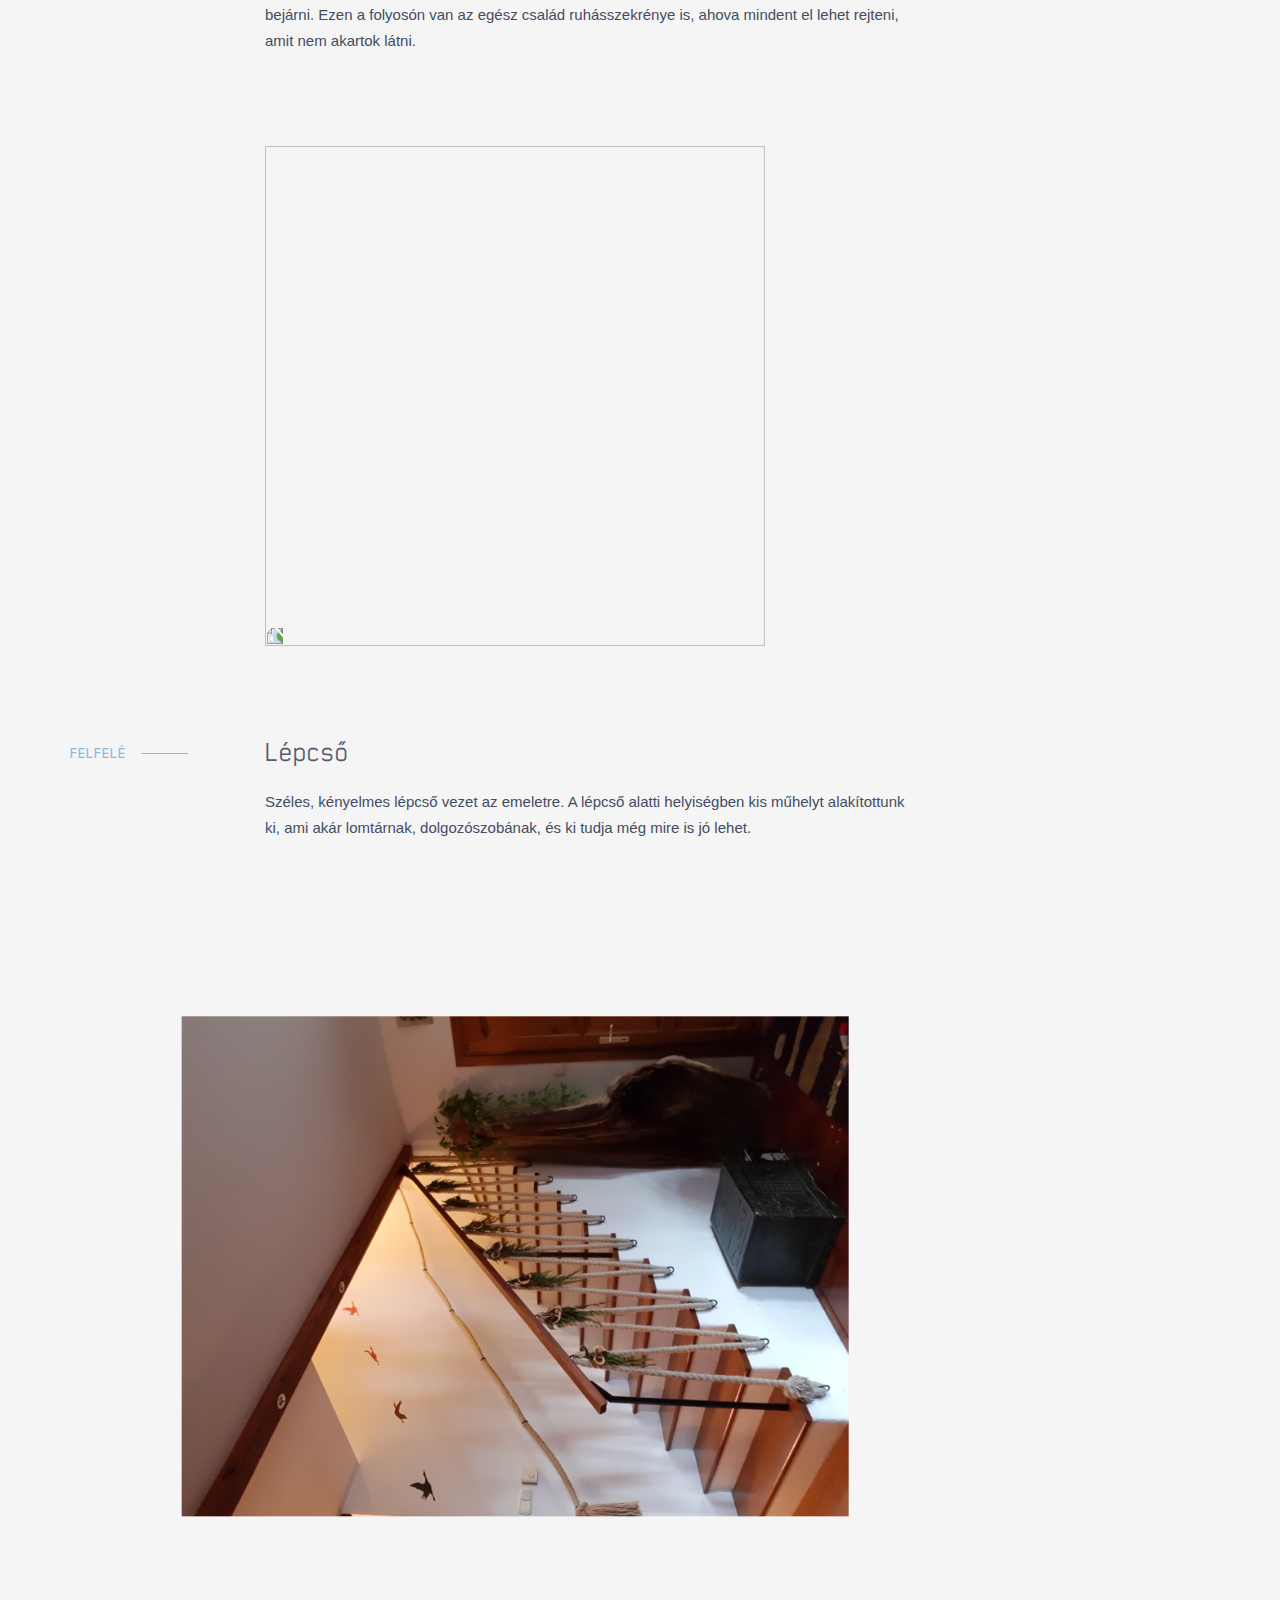
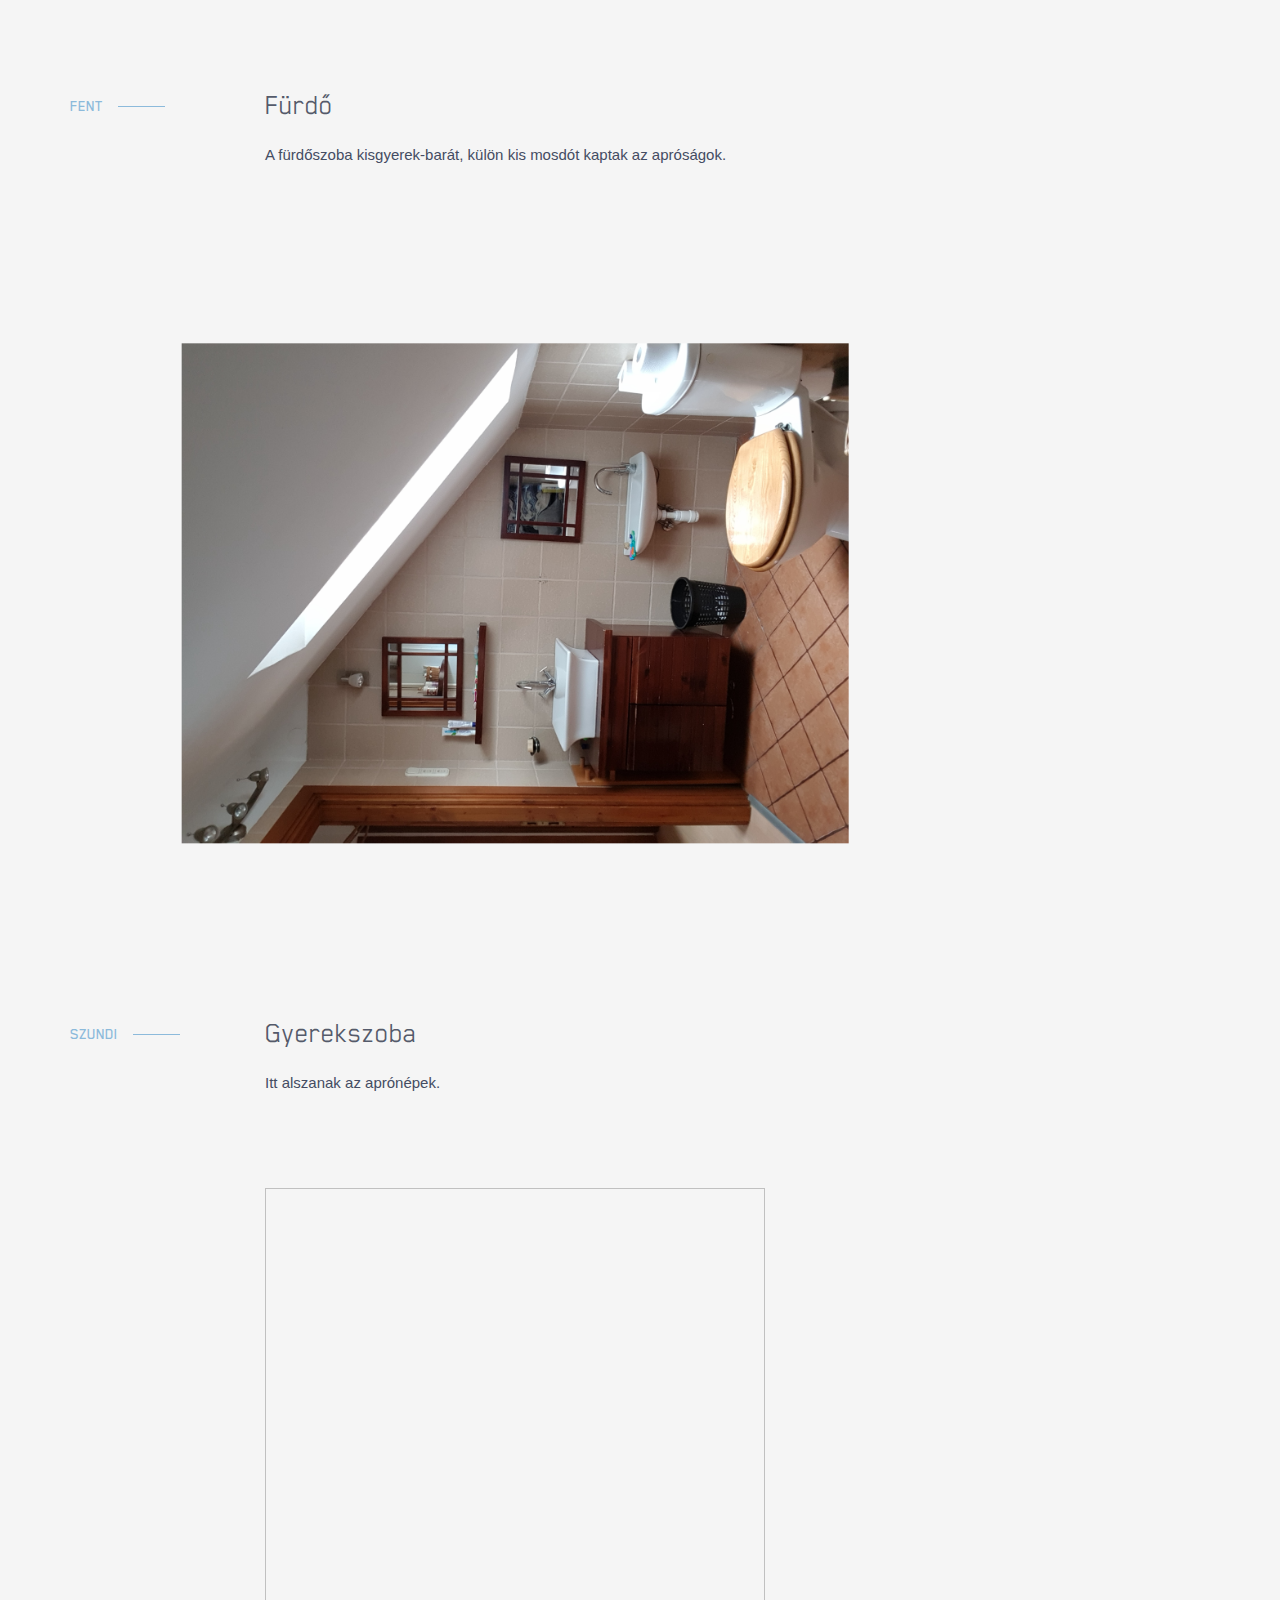
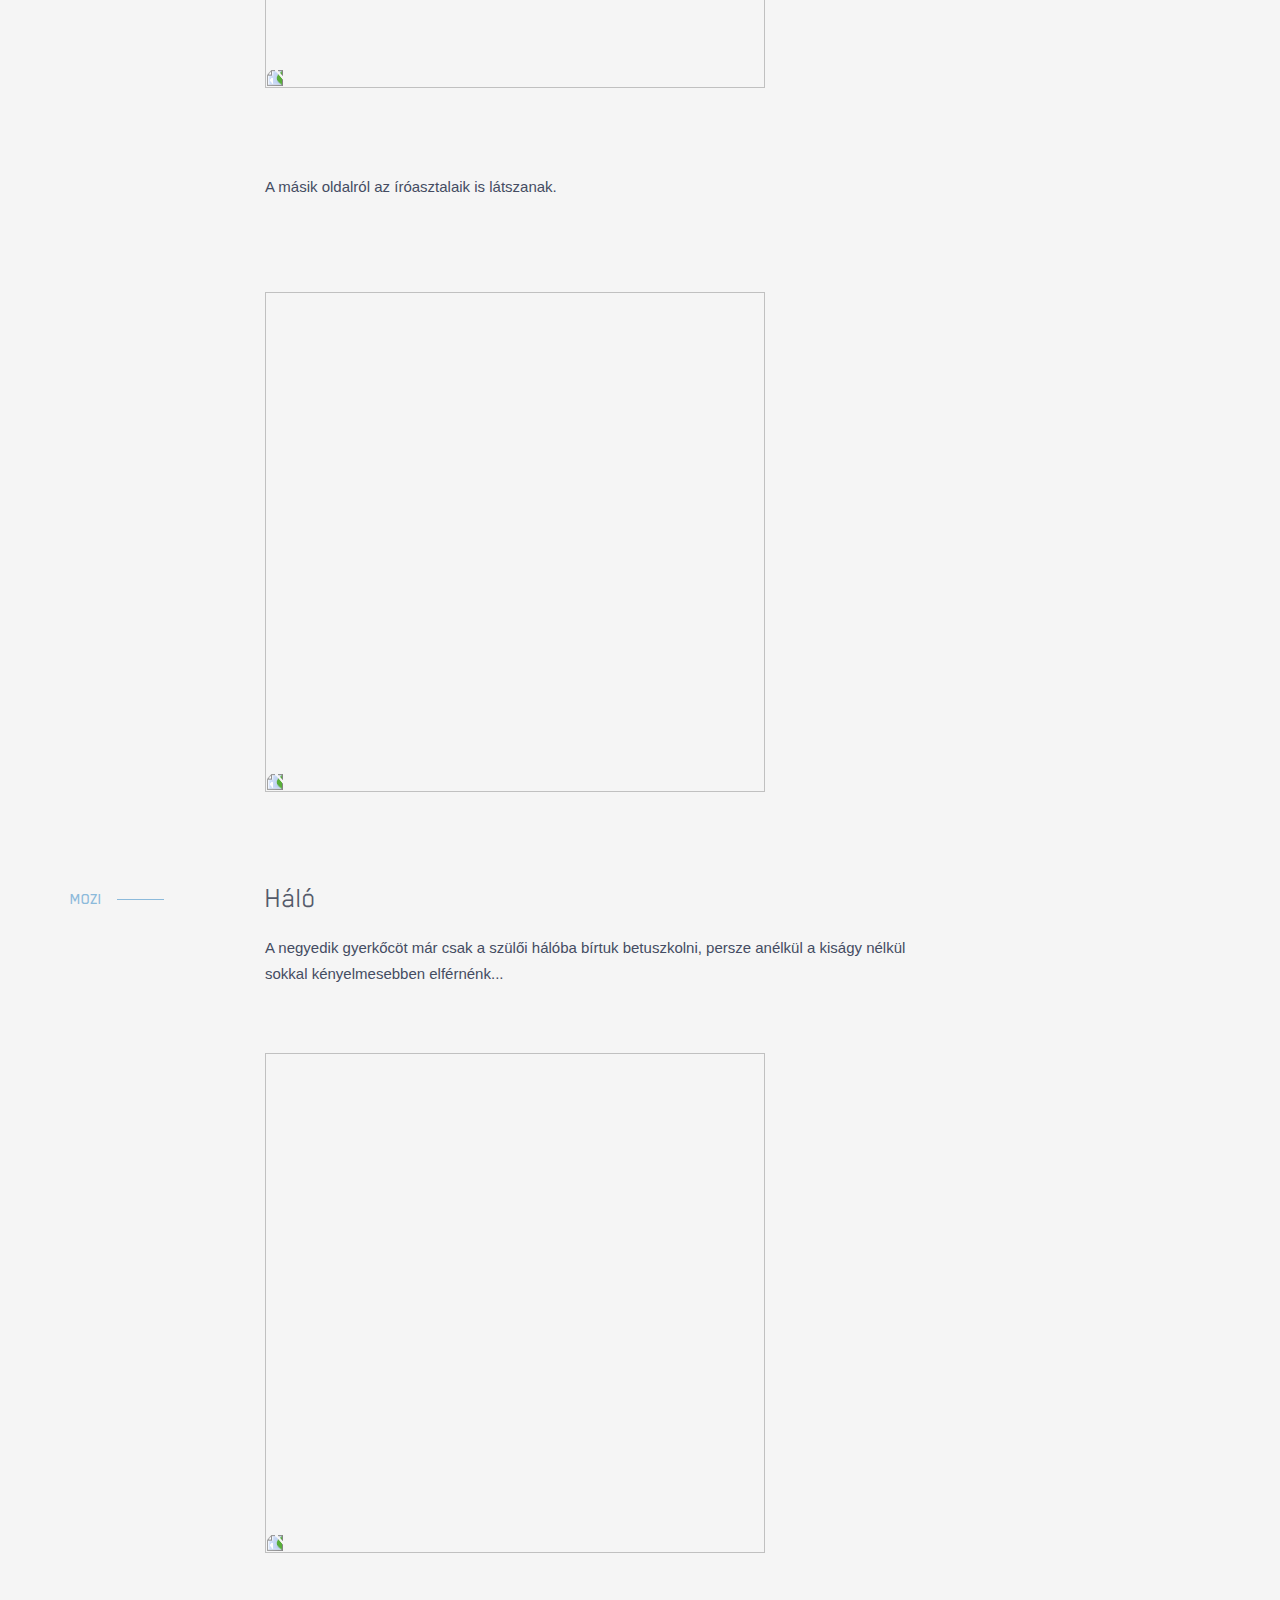
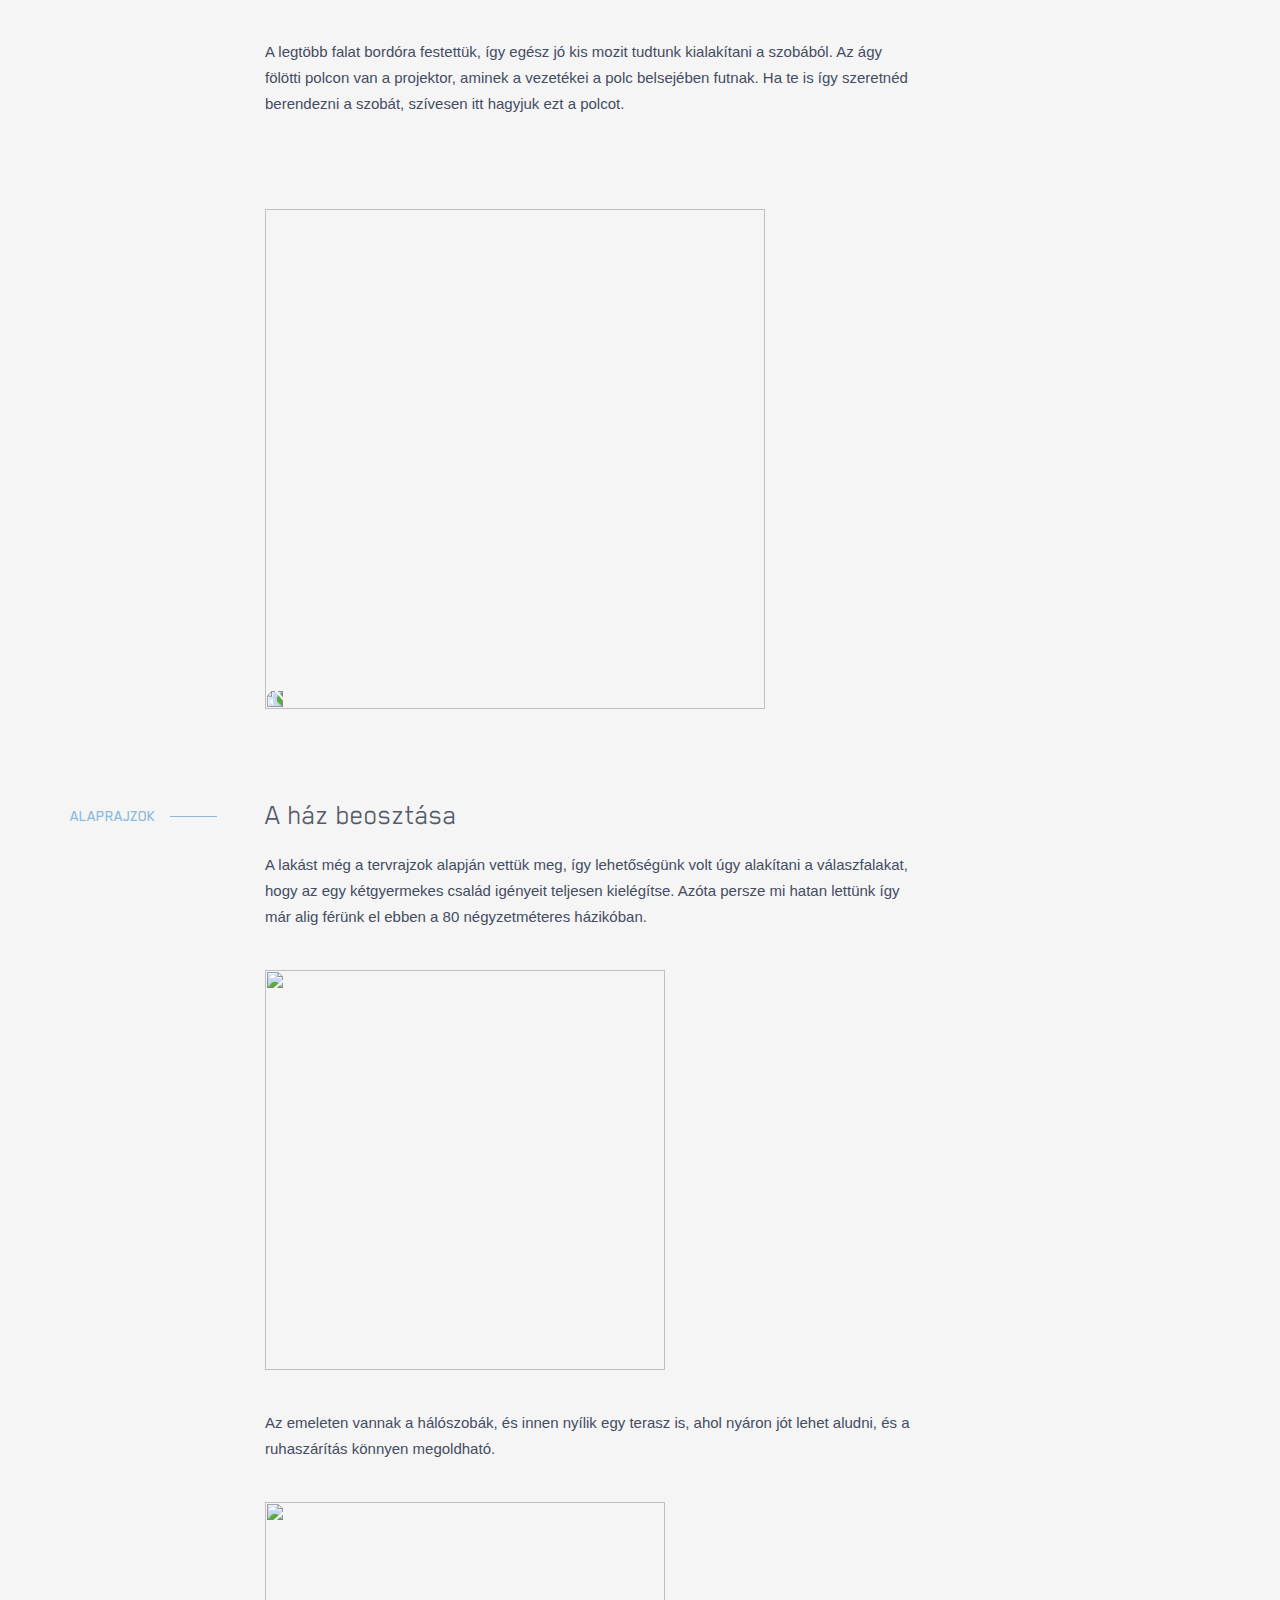
==== commit 16ca4ef6: "ready" ====
--- a/hazelad/hazeladas2/index.html
+++ b/hazelad/hazeladas2/index.html
@@ -17,7 +17,7 @@
                     <div class="col-md-9">
                         <p class="title01b" id="t1b">EGYSZERRE</p>
                         <p class="title02b" id="t2">a városban és a természetben</p>
-                        <p class="my_p title_info">Dunakeszi Felsőtabán 28/A</p>
+                        <p class="my_p title_info">Dunakeszi, Felsőtabán utca 28</p>
                     </div>
                 </div>
             </div>
@@ -75,7 +75,7 @@
                                 </div>
                                 <div class="col-md-7">
                                     <h1 class="header1">Nyugati homlokzat</h1>
-                                    <p class="my_ps_cs pcase">Ez egy ideális hely kölyköknek, medencealappal, homokozóval, tűzrakó hellyel, kerti zuhannyal. Mi négy gyereket neveltünk itt fel, és pont emiatt kell elköltözünk, hiszen kinőttük a szeretett kis házunkat. Ezen a képen a nyugati bejáratot látod, de van a keleti oldalon is egy teljes értékű bejárat, így tűzeset szempontjából biztonságosabb a ház.</p>
+                                    <p class="my_ps_cs pcase">Ez egy ideális hely gyerkőcöknek, medencealappal, homokozóval, tűzrakó hellyel, kerti zuhannyal. Mi négy gyereket neveltünk itt fel, és pont emiatt kell elköltözünk, hiszen kinőttük a szeretett kis házunkat. Ezen a képen a nyugati bejáratot látod, de van a keleti oldalon is egy teljes értékű bejárat, így tűzeset szempontjából biztonságosabb a ház.</p>
                                     <p class="my_ps_cs pcase"></p>
                                     <p class="my_ps_cs pcase"><img src="images/kert3.JPG" height="400"> </p>
                                 </div>
@@ -89,7 +89,7 @@
                                 </div>
                                 <div class="col-md-7">
                                     <h1 class="header1">Kocsibeálló</h1>
-                                    <p class="my_ps_cs pcase">A Duna felől egy automata kapun keresztül, akár több autóval is beállhatsz. Itt jobban láthatod a gyerekek homokozóját és a kerti zuhanyt. A kertizuhany tövében fúrt kutunk van, így az öntözés szinte ingyen van.</p>
+                                    <p class="my_ps_cs pcase">A Duna felől egy automata kapun keresztül, akár több autóval is beállhatsz. Ezen a képen jobban láthatod a gyerekek homokozóját és a kerti zuhanyt is, ami alá nyáron a gyerekmedencét szoktuk tenni, és amin az év többi részében pedig lengőtekézni is lehet. </p>
                                     <p class="my_ps_cs pcase"><img src="images/kert6.JPG" height="400"> </p>
                                 </div>
                             </div>
@@ -101,7 +101,7 @@
                                 </div>
                                 <div class="col-md-7">
                                     <h1 class="header1">Hűs beszélgetőhely</h1>
-                                    <p class="my_ps_cs pcase"> A konyhaablak alatt egy vadszőlővel árnyékolt hűsölőnk van, ahol nyáron reggelizhetsz, vagy este a barátaiddal borozgathatsz. Sünök, feketerigók és vörösbegyek is gyakran becsatlakoznak a mókába.</p>
+                                    <p class="my_ps_cs pcase"> A konyhaablak alatt egy vadszőlővel árnyékolt hűsölőnk van, ahol nyáron reggelizhetsz, vagy este a barátaiddal borozgathatsz. Sünök, fekete rigók és vörösbegyek is gyakran becsatlakoznak a mókába.</p>
                                     <p class="my_ps_cs pcase"><img src="images/kert.JPG" height="400"> </p>
                                     <p class="my_ps_cs pcase"> <br> </p									
                                 </div>
@@ -156,13 +156,101 @@
                                 <div class="col-md-7">
                                     <h1 class="header1">Konyha</h1>
                                     <p class="my_ps_cs pcase">
-									Balra fordulva a reggelizőpulton túl találod a kis konyhát.
+									Balra fordulva a reggelizőpulton túl találod a kis konyhát, aminek a bútorait a lakással együtt adjuk.
 									<img src="images/konyha.JPG" width="652"> </p>
-									<p class="my_ps_cs pcase">									Talán innen kicsit jobban látszik.<br></p>
+									<p class="my_ps_cs pcase">Talán innen kicsit jobban látszik.<br></p>
 									<p class="my_ps_cs pcase">	<br></p>									
                                     <p class="my_ps_cs pcase">
 									<img src="images/konyha2.JPG" height="400" style="transform:rotate(-90deg);"> </p>
-									
+									<p class="my_ps_cs pcase">	<br></p>	
+                                </div>
+                            </div>
+                        </div>
+                        <div class="section">
+                            <div class="row">
+                                <div class="col-md-2">
+                                    <h3 class="heading3 text-left">BELJEBB</h3>
+                                </div>
+                                <div class="col-md-7">
+                                    <h1 class="header1">Nappali</h1>
+                                    <p class="my_ps_cs pcase">
+									Ha beljebb lépsz, a nappaliban találod magad, ahol egy organikus könyvespolcot hagynánk itt.</p>
+									<p class="my_ps_cs pcase">		
+									<img src="images/nappali.JPG" width="600" > 
+									
+                                </div>
+                            </div>
+                        </div>
+                        <div class="section">
+                            <div class="row">
+                                <div class="col-md-2">
+                                    <h3 class="heading3 text-left">Folyosó</h3>
+                                </div>
+                                <div class="col-md-7">
+                                    <h1 class="header1">Másik bejárat</h1>
+                                    <p class="my_ps_cs pcase">A könyvespolc a folyosón folytatódik, ami a ház keleti bejáratához vezet. Ha úgy döntesz, hogy felépítitek a negyedik házat, vagy eladjátok a Duna-felőli telket, akkor ezen az ajtón tudtok majd bejárni.
+									Ezen a folyosón van az egész család ruhásszekrénye is, ahova mindent el lehet rejteni, amit nem akartok látni.<br><br><br></p>
+									<img src="images/folyoso.JPG" width="500" style="transform:rotate(-90deg);"> 
+									
+                                </div>
+                            </div>
+                        </div>
+                        <div class="section">
+                            <div class="row">
+                                <div class="col-md-2">
+                                    <h3 class="heading3 text-left">FELFELÉ</h3>
+                                </div>
+                                <div class="col-md-7">
+                                    <h1 class="header1">Lépcső</h1>
+                                    <p class="my_ps_cs pcase"> Széles, kényelmes lépcső vezet az emeletre. A lépcső alatti helyiségben kis műhelyt alakítottunk ki, ami akár lomtárnak, dolgozószobának, és ki tudja még mire is jó lehet.<br><br><br></p>
+									<img src="images/lepcso.jpg" width="500" style="transform:rotate(-90deg);"> 
+									
+                                </div>
+                            </div>
+                        </div>
+                        <div class="section">
+                            <div class="row">
+                                <div class="col-md-2">
+                                    <h3 class="heading3 text-left">FENT</h3>
+                                </div>
+                                <div class="col-md-7">
+                                    <h1 class="header1">Fürdő</h1>
+                                    <p class="my_ps_cs pcase"> A fürdőszoba kisgyerek-barát, külön kis mosdót kaptak az apróságok.
+									<br><br><br></p>							
+									<img src="images/furdo.jpg" width="500" style="transform:rotate(-90deg);"> 
+									
+                                </div>
+                            </div>
+                        </div>
+                        <div class="section">
+                            <div class="row">
+                                <div class="col-md-2">
+                                    <h3 class="heading3 text-left">SZUNDI</h3>
+                                </div>
+                                <div class="col-md-7">
+                                    <h1 class="header1">Gyerekszoba</h1>
+                                    <p class="my_ps_cs pcase"> Itt alszanak az aprónépek. <br><br><br></p>
+									<img src="images/gyerek1.JPG" width="500" style="transform:rotate(-90deg);">
+									<p class="my_ps_cs pcase"><br></p>
+                                    <p class="my_ps_cs pcase">A másik oldalról az íróasztalaik is látszanak.<br><br><br></p>									
+									<img src="images/gyerek2.JPG" width="500" style="transform:rotate(-90deg);">	
+									
+									
+                                </div>
+                            </div>
+                        </div>
+                        <div class="section">
+                            <div class="row">
+                                <div class="col-md-2">
+                                    <h3 class="heading3 text-left">MOZI</h3>
+                                </div>
+                                <div class="col-md-7">
+                                    <h1 class="header1">Háló</h1>
+                                    <p class="my_ps_cs pcase">A negyedik gyerkőcöt már csak a szülői hálóba bírtuk betuszkolni, persze anélkül a kiságy nélkül sokkal kényelmesebben elférnénk... <br> <br></p>
+									<img src="images/halo1.JPG" width="500" style="transform:rotate(-90deg);"> 
+                                    <p class="my_ps_cs pcase"><br></p>
+                                    <p class="my_ps_cs pcase"> A legtöbb falat bordóra festettük, így egész jó kis mozit tudtunk kialakítani a szobából. Az ágy fölötti polcon van a projektor, aminek a vezetékei a polc belsejében futnak. Ha te is így szeretnéd berendezni a szobát, szívesen itt hagyjuk ezt a polcot. <br><br><br></p>
+									<img src="images/halo2.JPG" width="500" style="transform:rotate(-90deg);">									
                                 </div>
                             </div>
                         </div>
--- a/hazelad/hazeladas2/style/style.css
+++ b/hazelad/hazeladas2/style/style.css
@@ -7285,7 +7285,7 @@
 p.title02b {
     font-family: BlenderProThin, Arial;
     font-size: 72px;
-    color: #4e779c;
+    color: #ffcc00;
     line-height: 53px;
     margin-top: -17px;
     z-index:1;
@@ -7329,8 +7329,8 @@
 p#t1b:before {
     content: '';
     width: 290px;
-    height: 44px;
-    background: rgba(148, 189, 218, 0.8);
+    height: 0px;
+    background: rgba(48, 147, 21, 0.5);
     position: absolute;
     margin-top: 21px;
     margin-left: -3px;
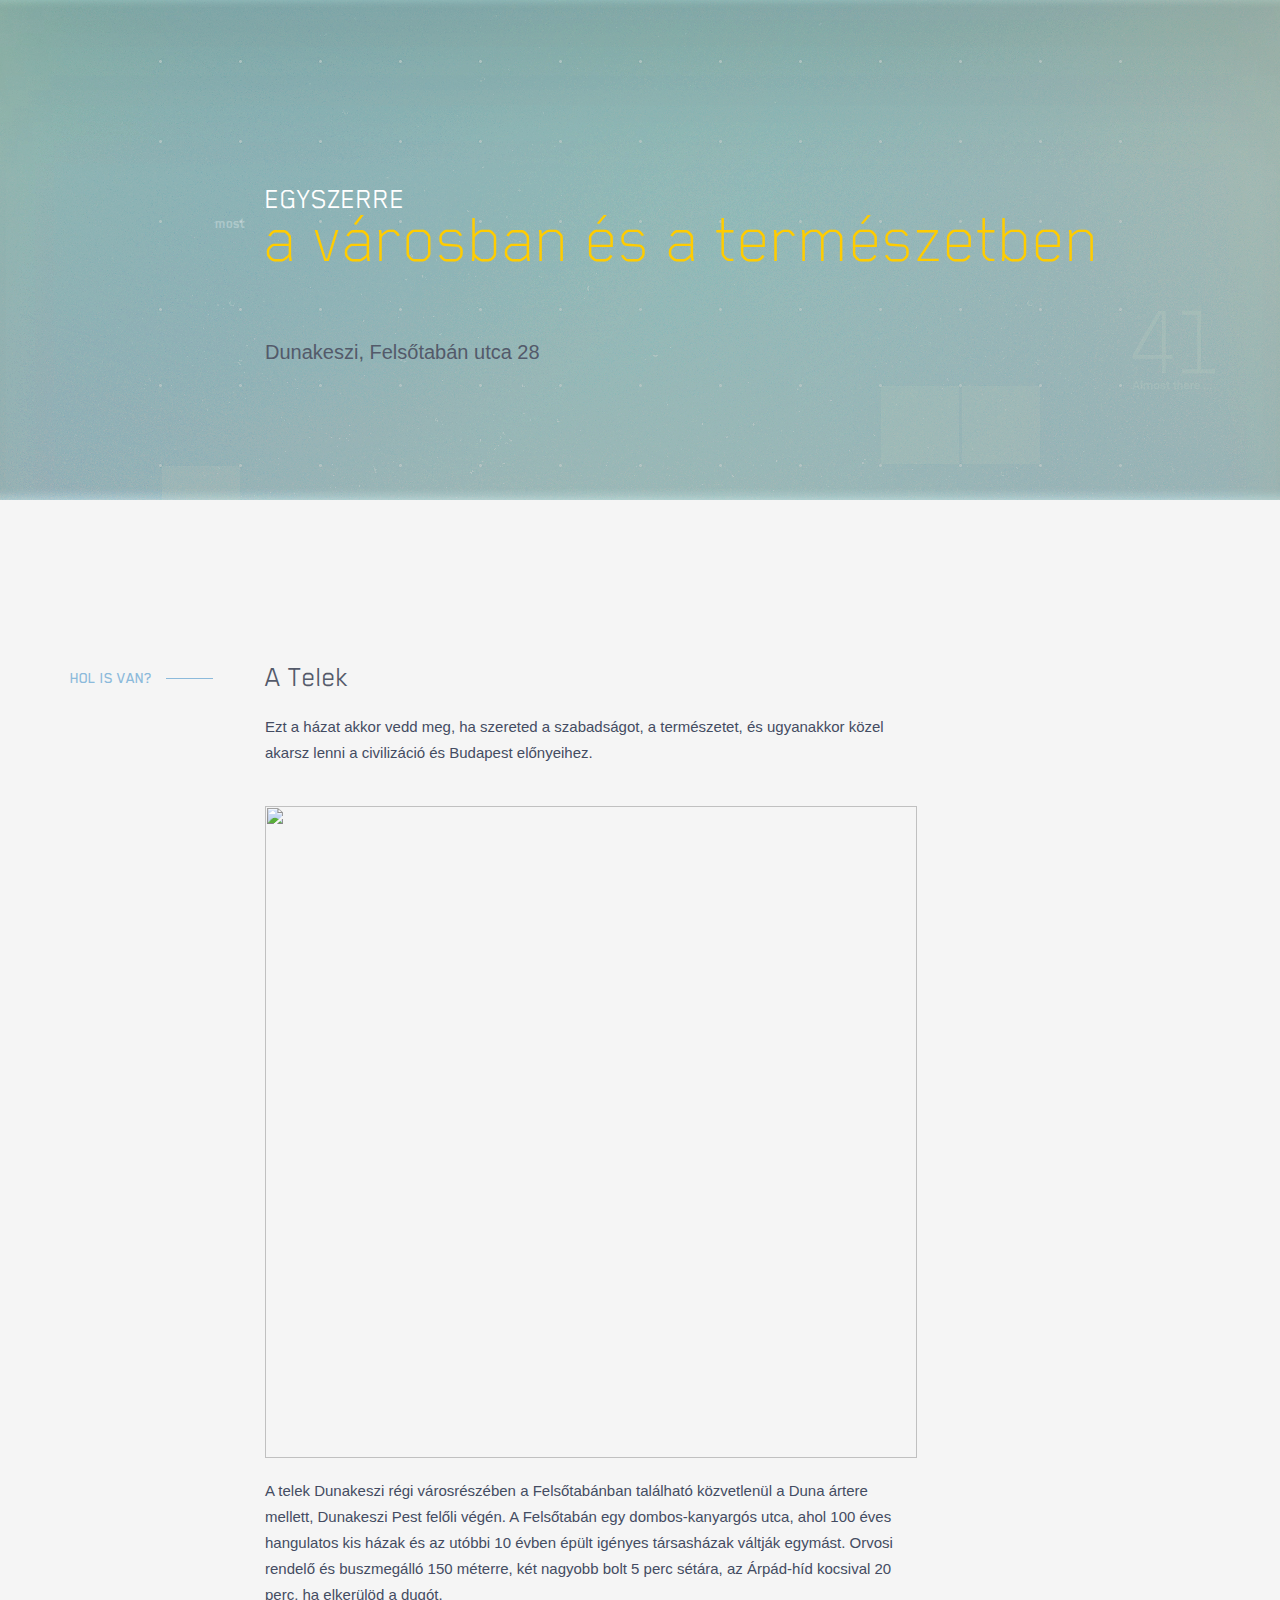
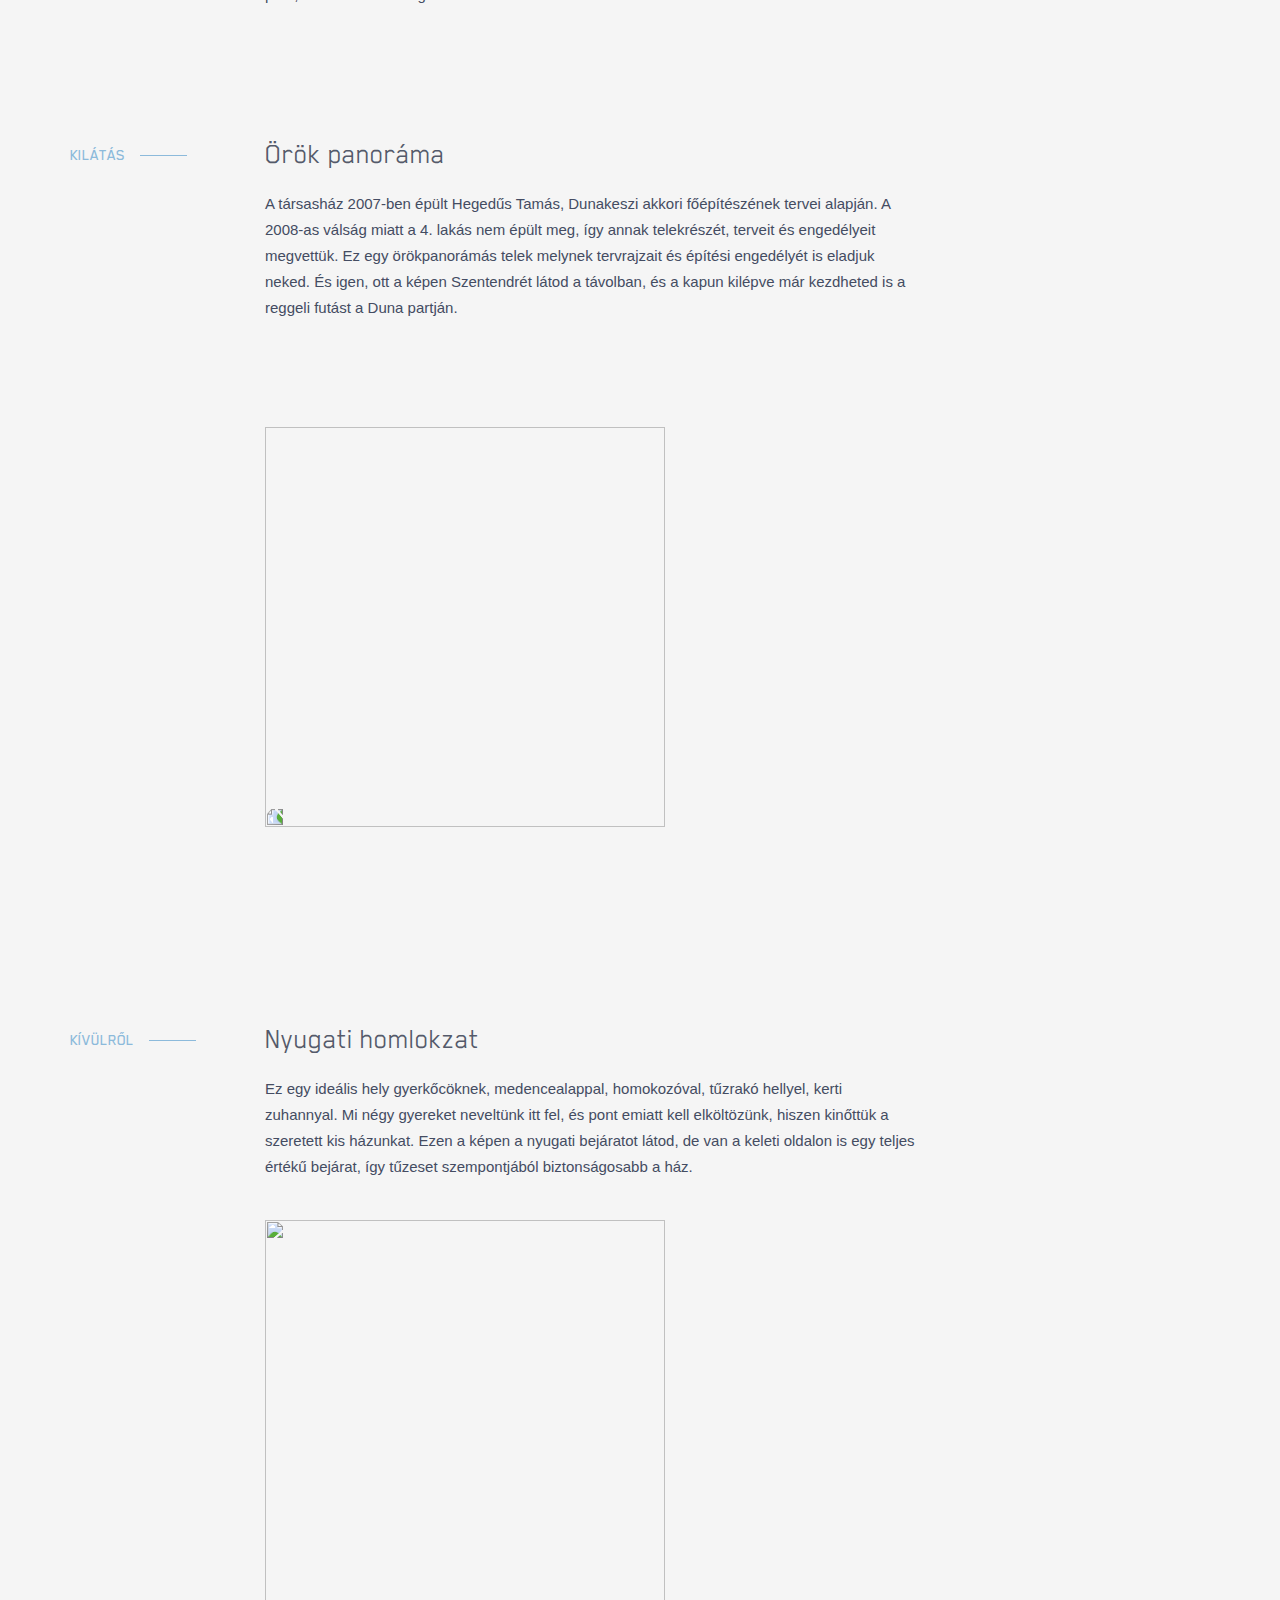
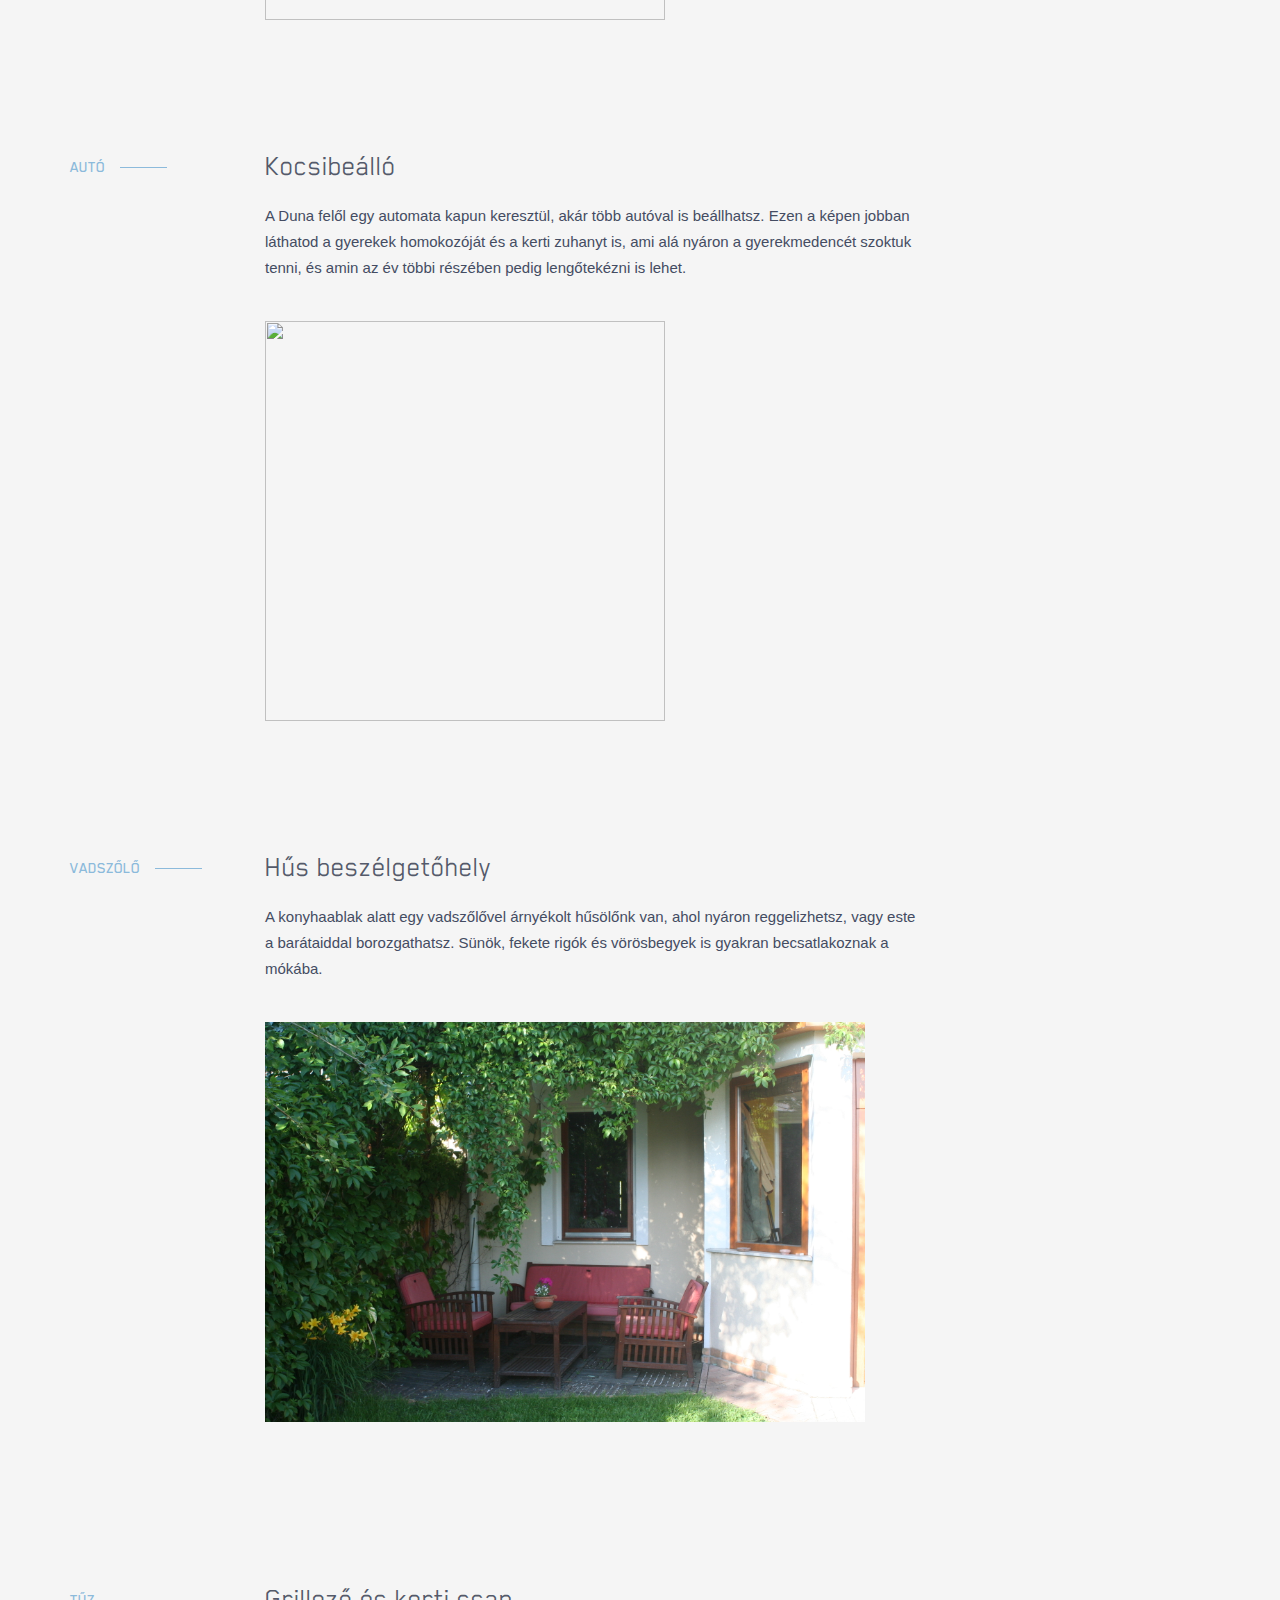
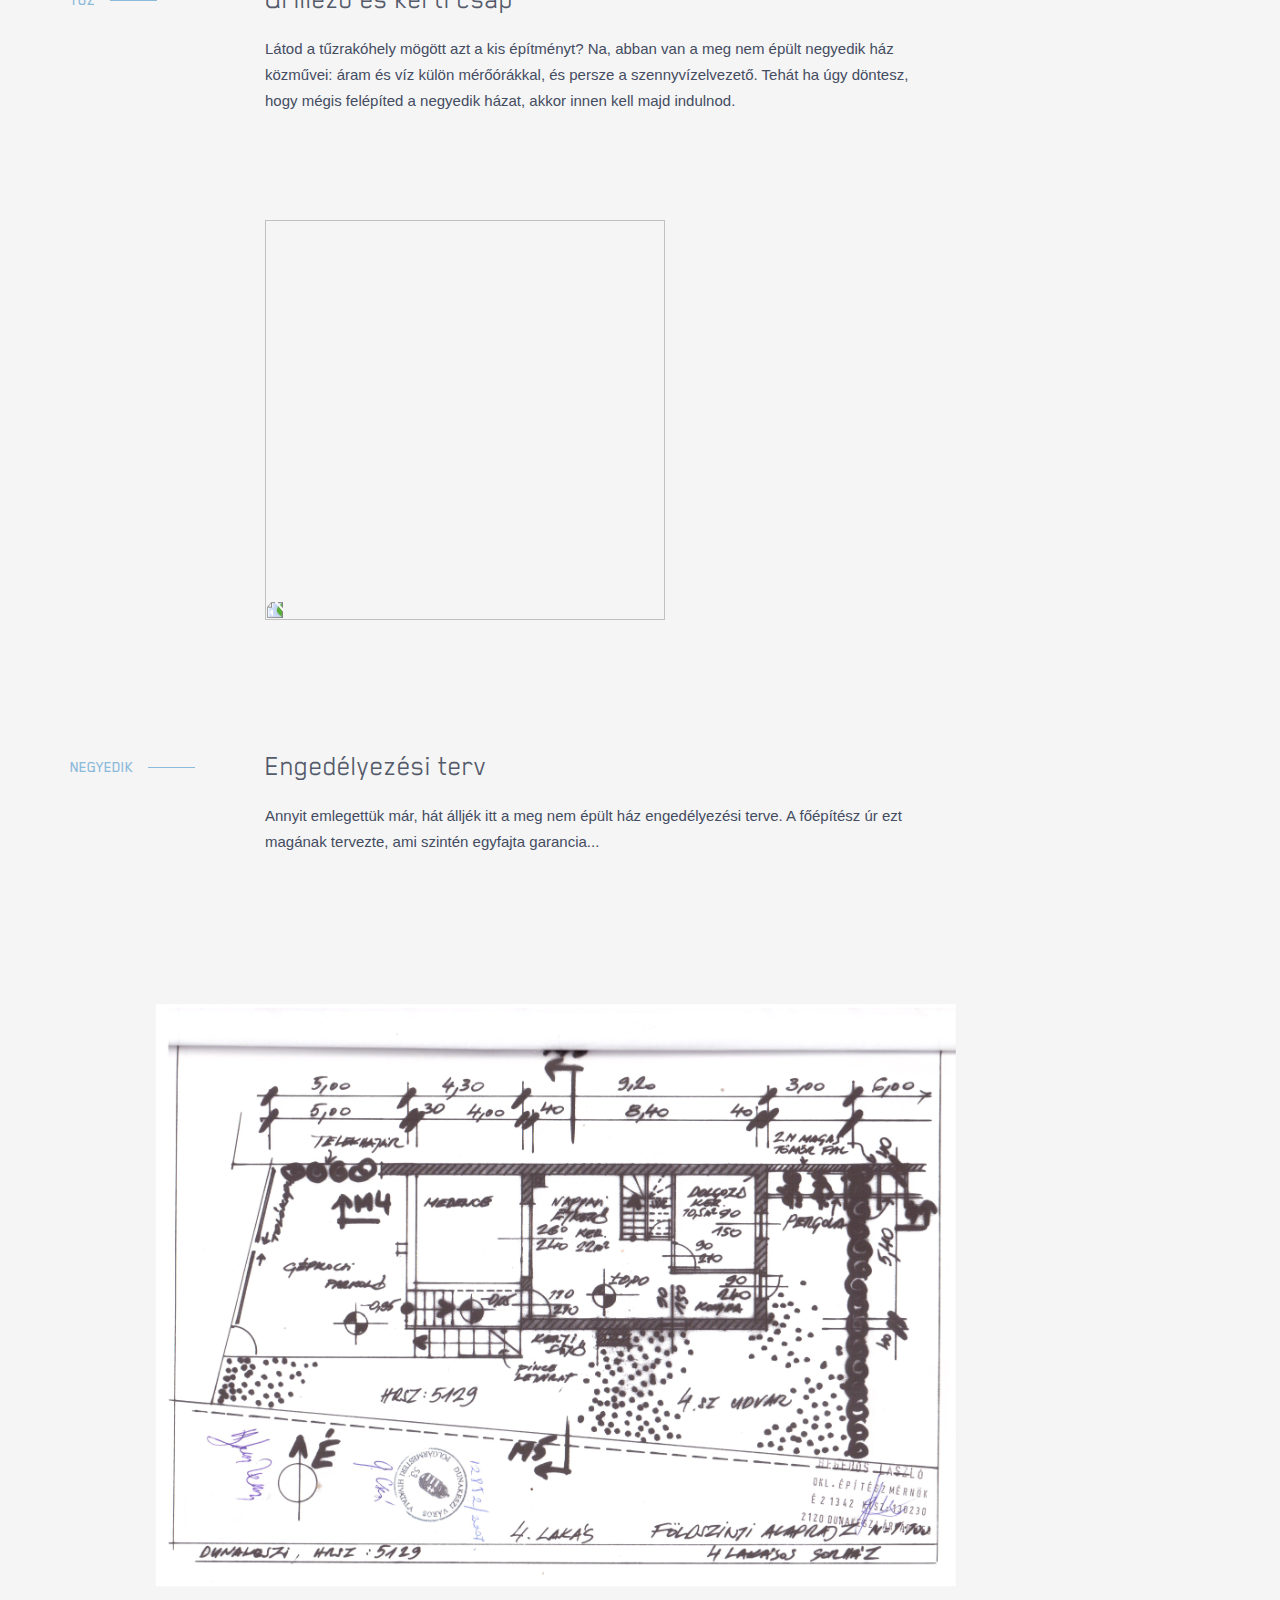
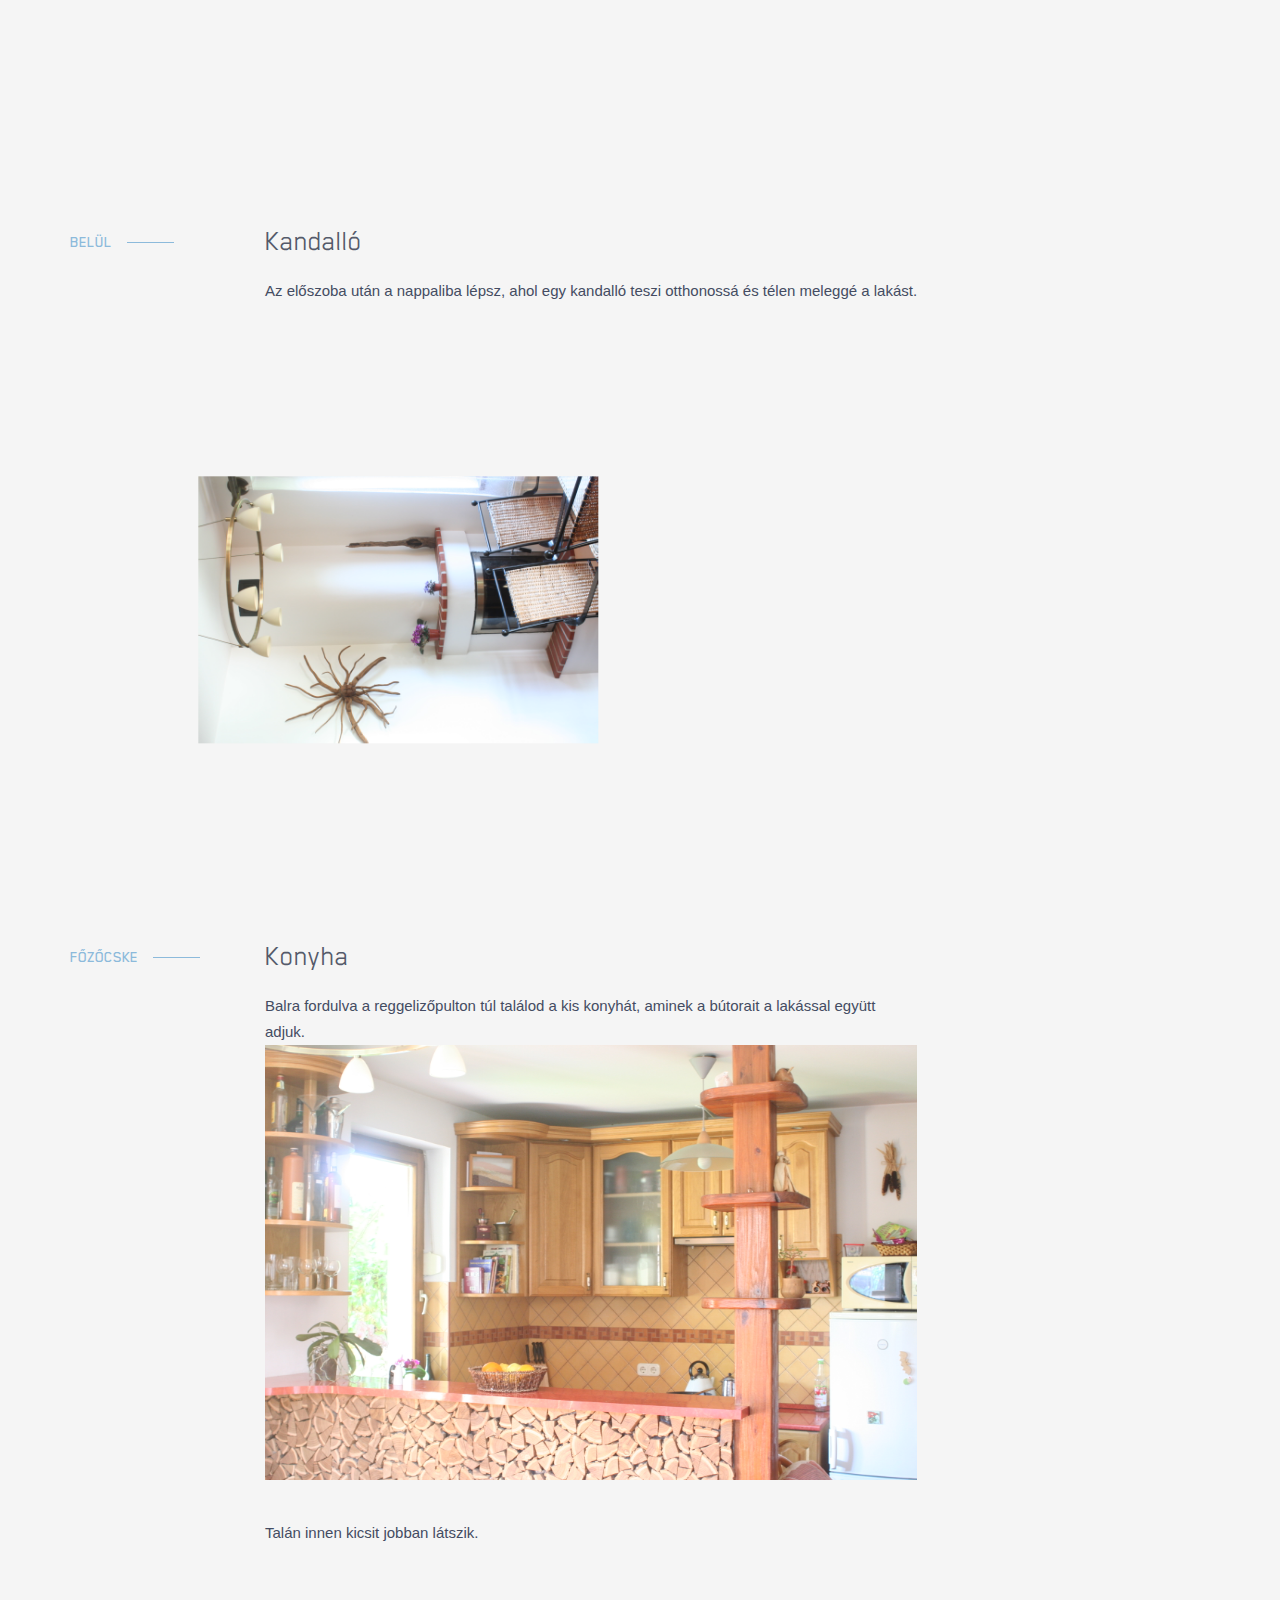
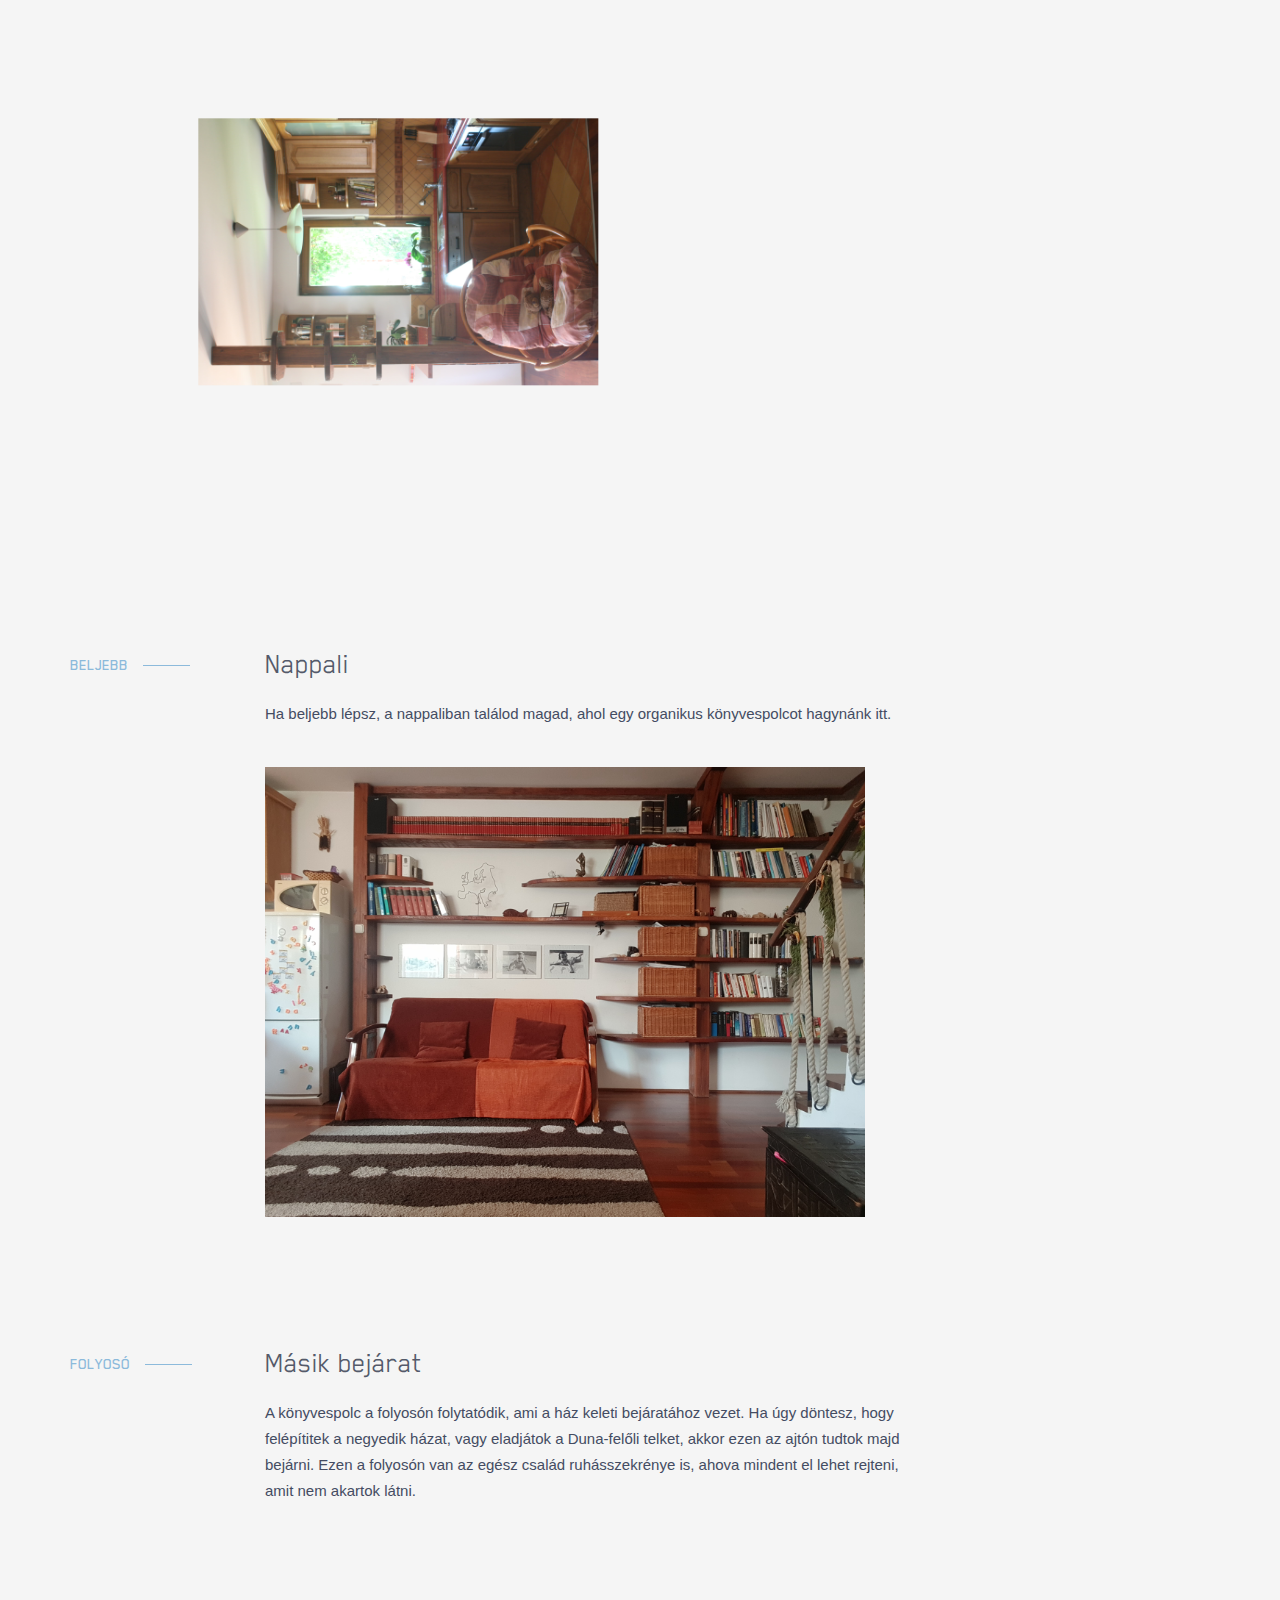
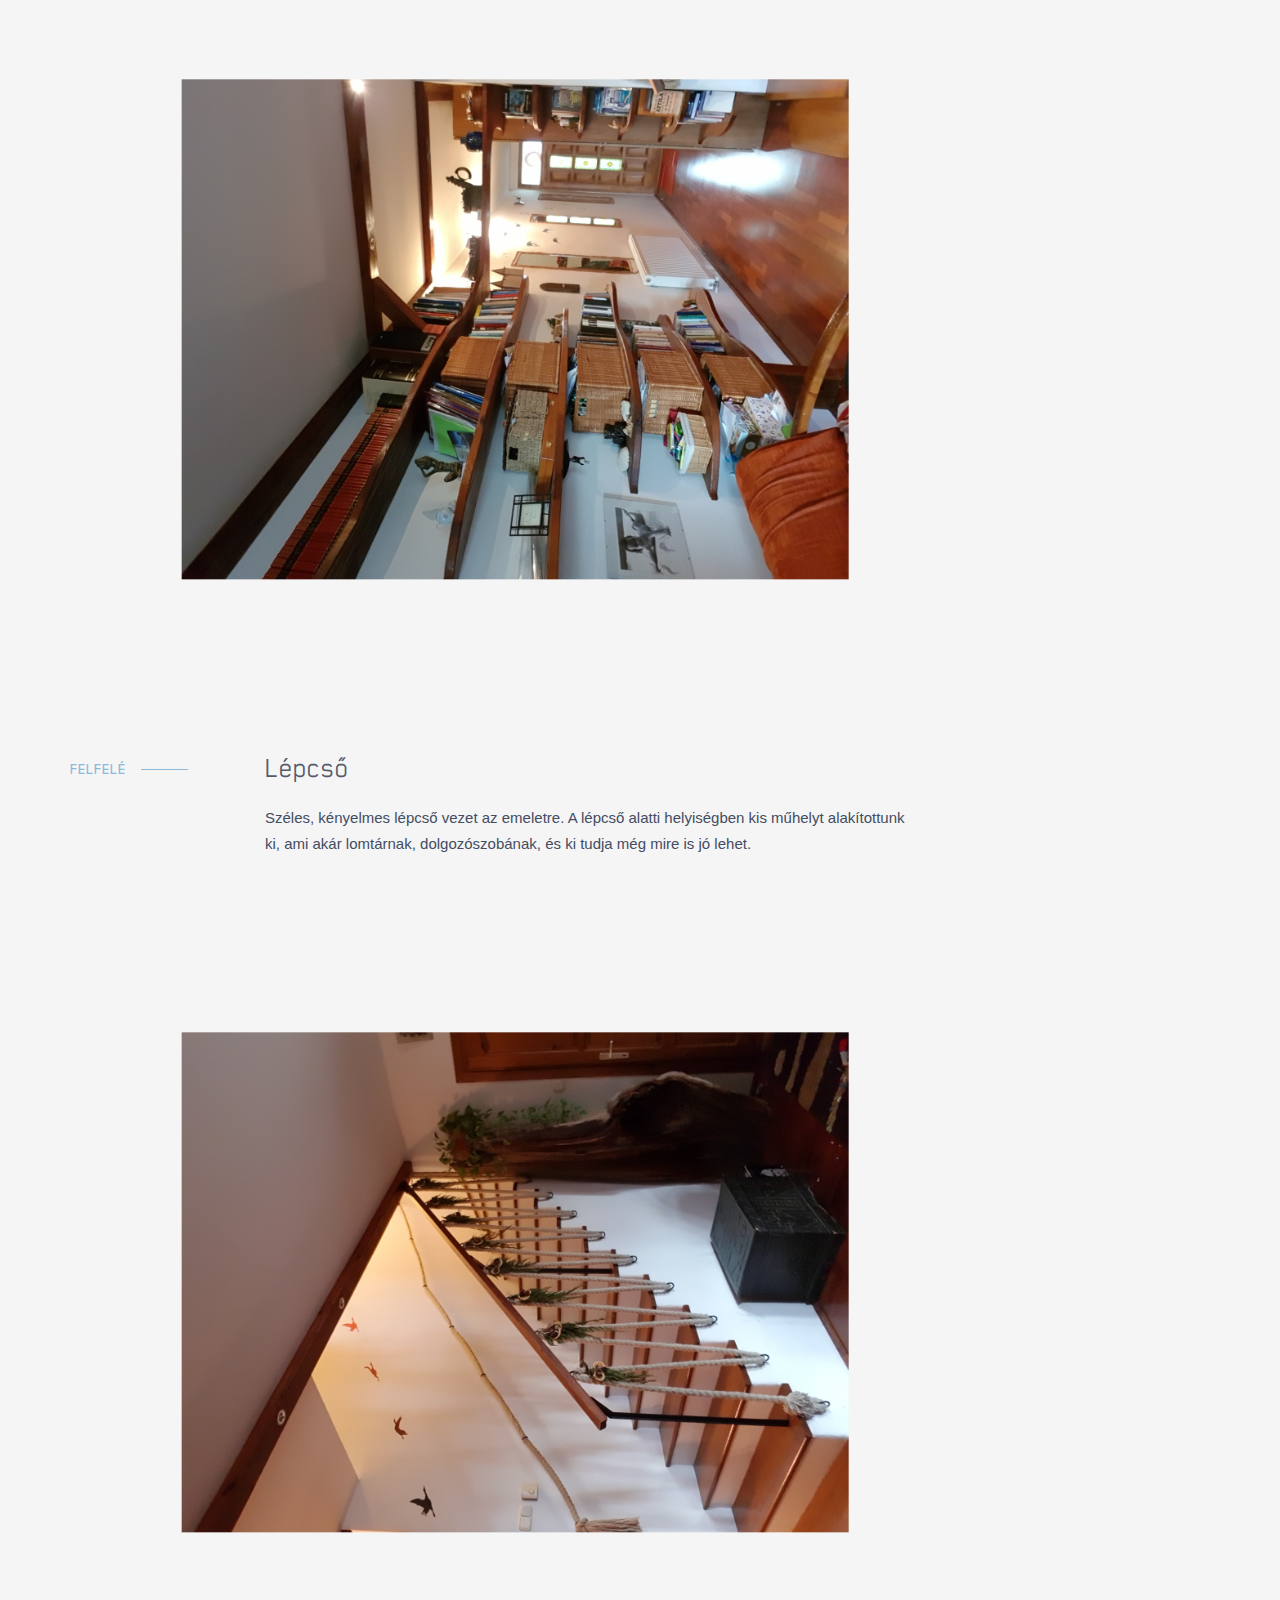
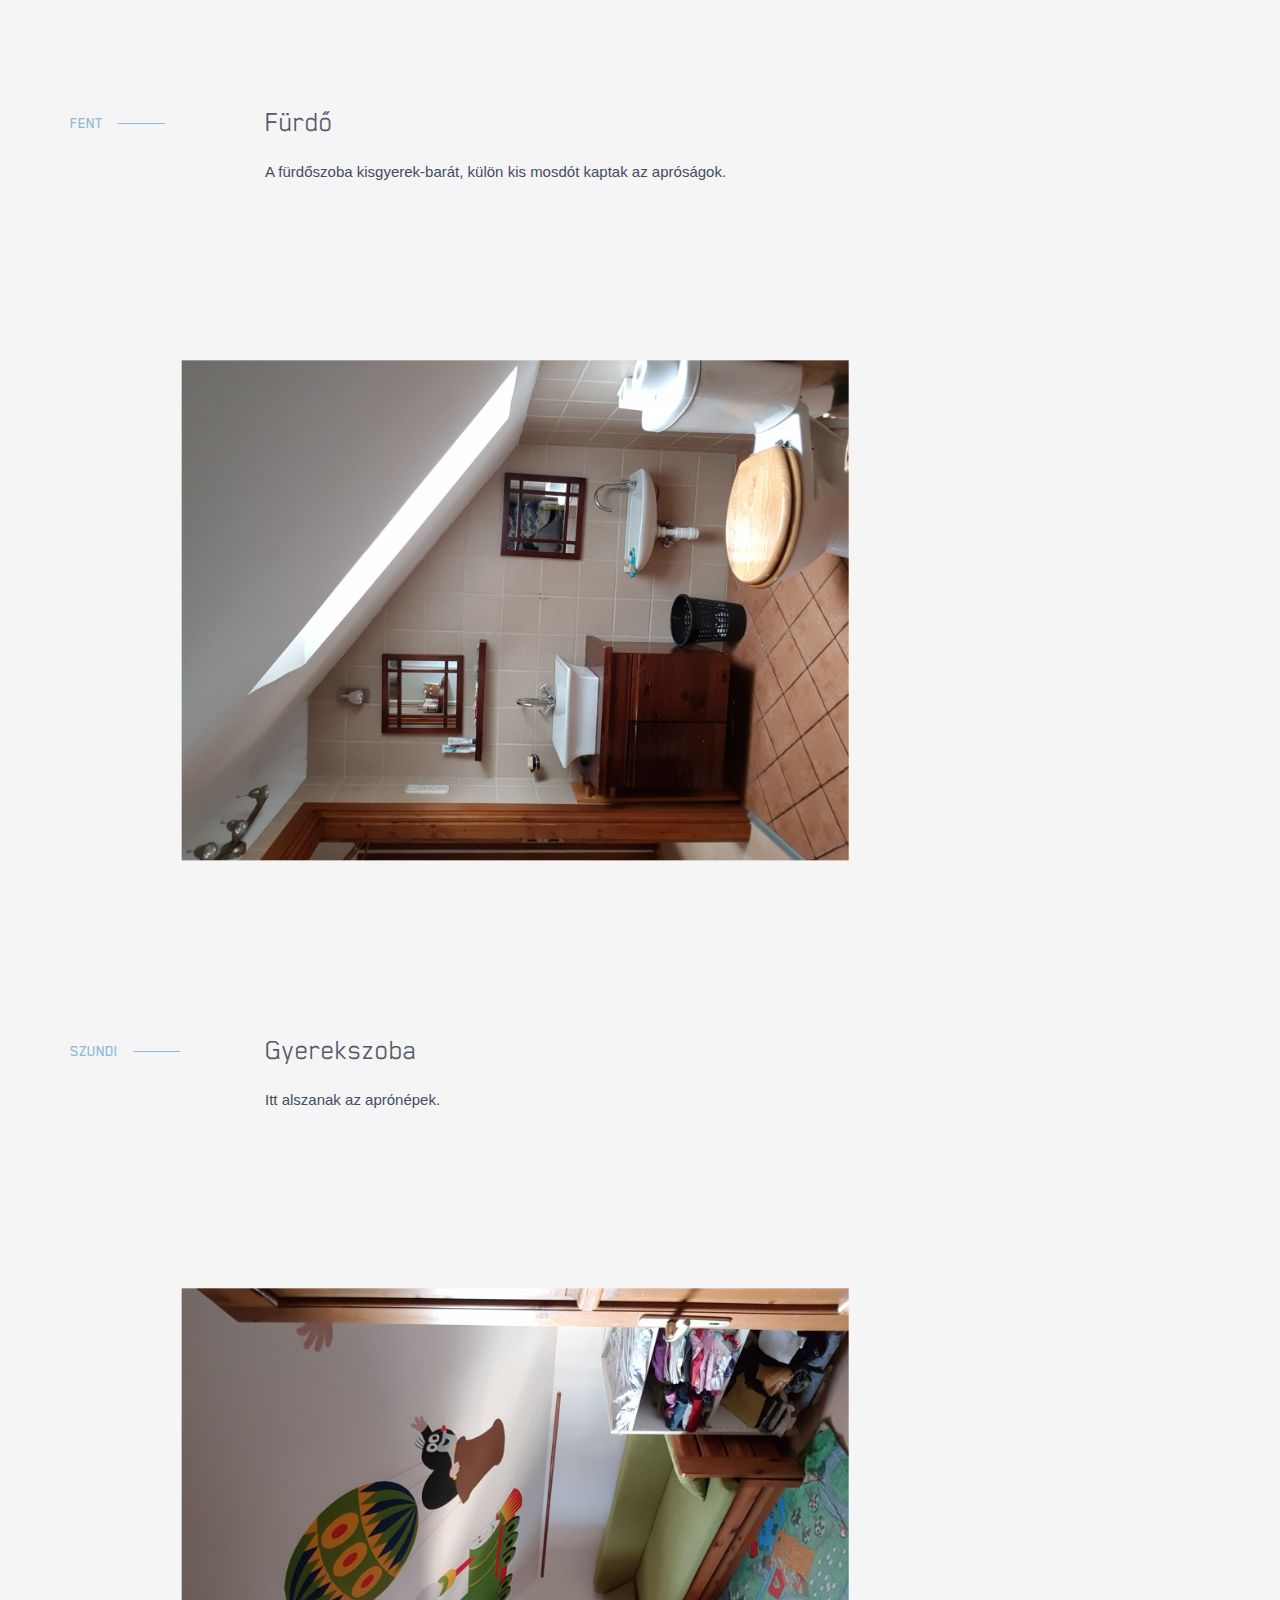
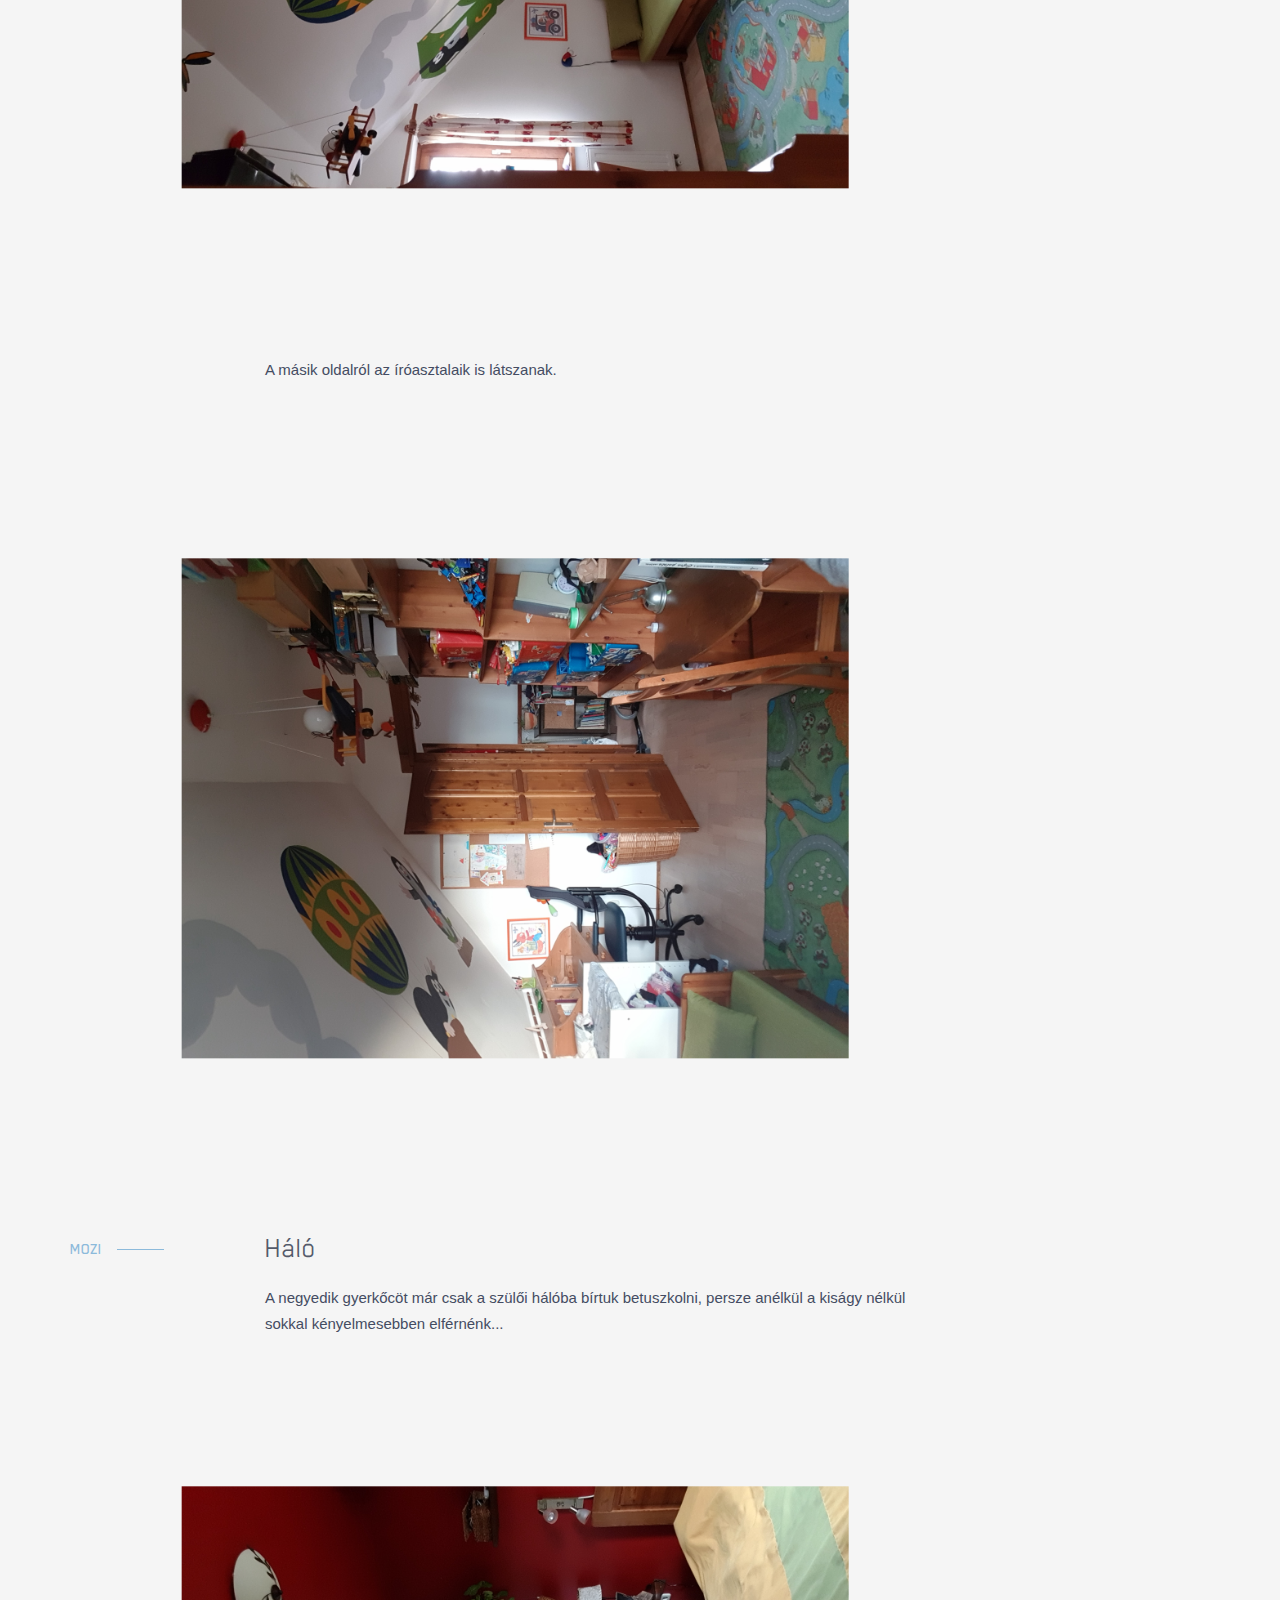
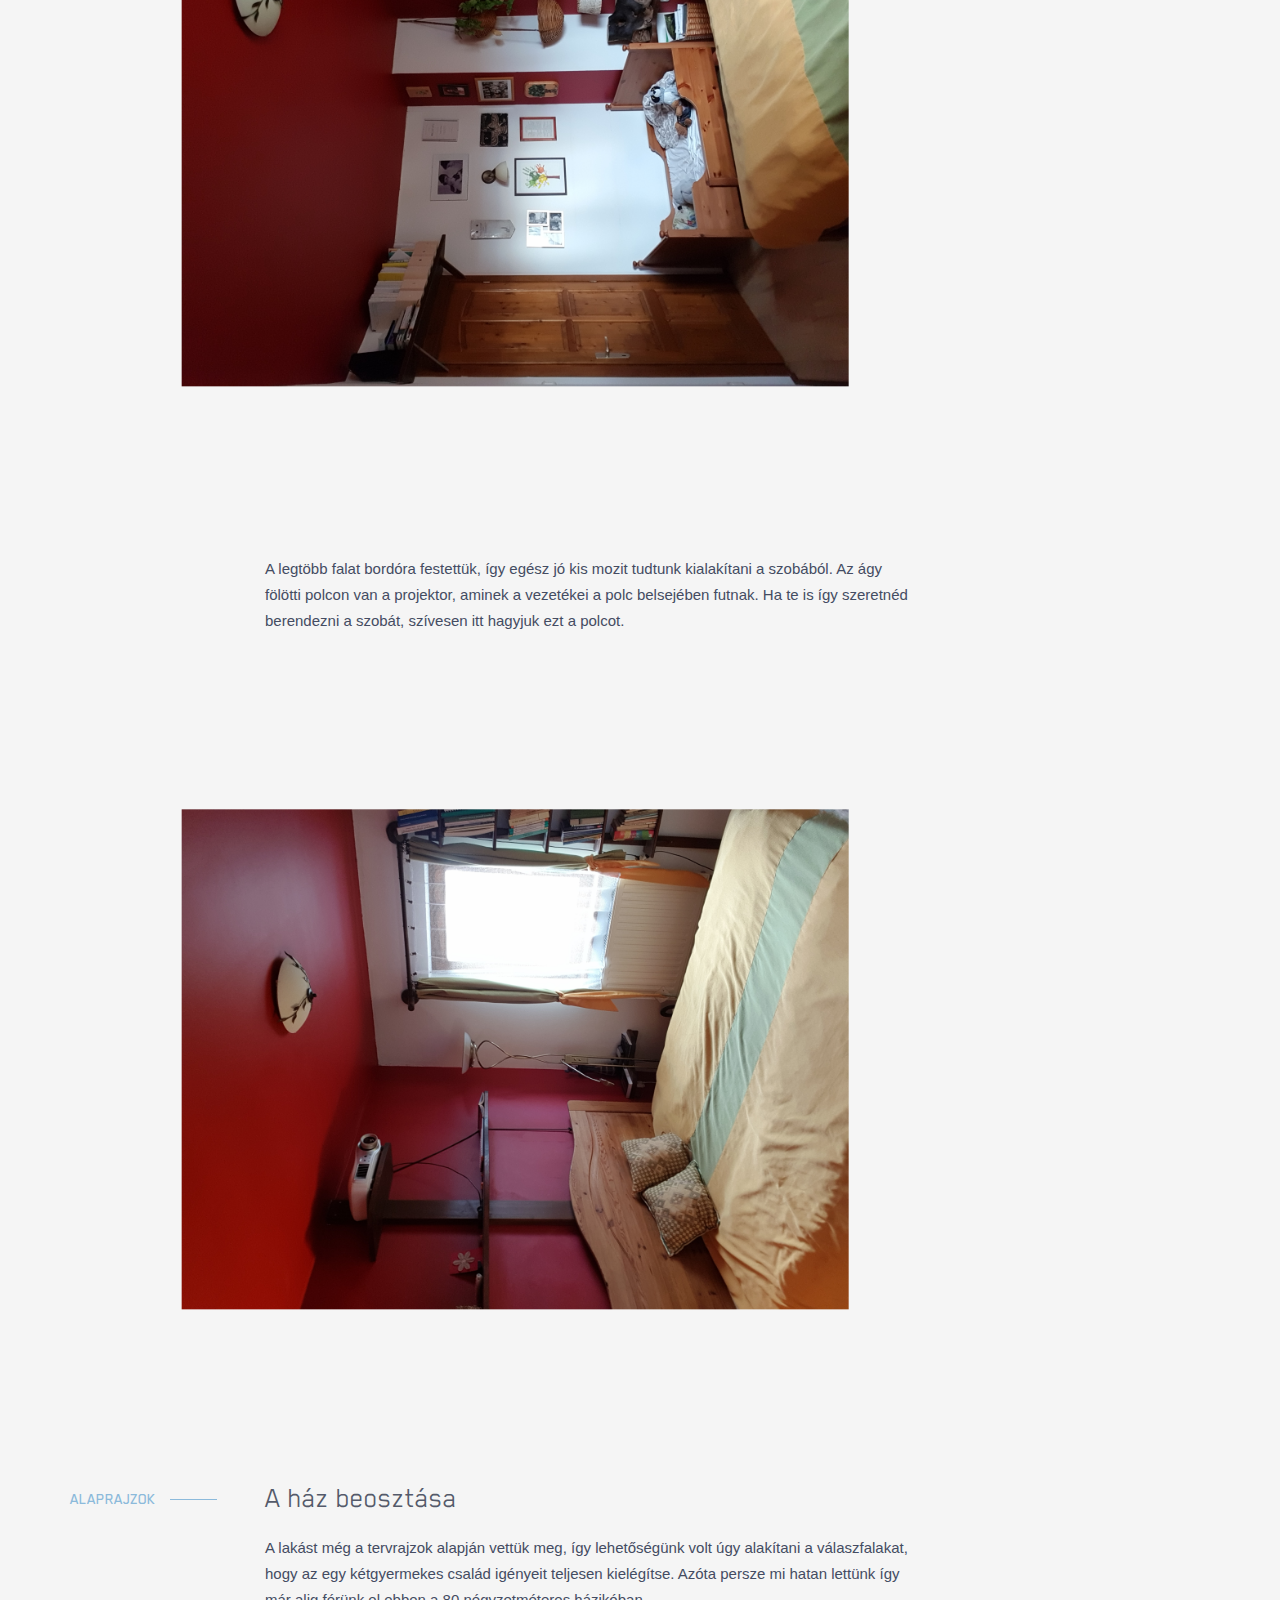
==== commit 79f92fdc: "hazeladas3" ====
--- a/hazelad/hazeladas2/index.html
+++ b/hazelad/hazeladas2/index.html
@@ -176,7 +176,7 @@
                                     <p class="my_ps_cs pcase">
 									Ha beljebb lépsz, a nappaliban találod magad, ahol egy organikus könyvespolcot hagynánk itt.</p>
 									<p class="my_ps_cs pcase">		
-									<img src="images/nappali.JPG" width="600" > 
+									<img src="images/nappali.jpg" width="600" > 
 									
                                 </div>
                             </div>
@@ -190,7 +190,7 @@
                                     <h1 class="header1">Másik bejárat</h1>
                                     <p class="my_ps_cs pcase">A könyvespolc a folyosón folytatódik, ami a ház keleti bejáratához vezet. Ha úgy döntesz, hogy felépítitek a negyedik házat, vagy eladjátok a Duna-felőli telket, akkor ezen az ajtón tudtok majd bejárni.
 									Ezen a folyosón van az egész család ruhásszekrénye is, ahova mindent el lehet rejteni, amit nem akartok látni.<br><br><br></p>
-									<img src="images/folyoso.JPG" width="500" style="transform:rotate(-90deg);"> 
+									<img src="images/folyoso.jpg" width="500" style="transform:rotate(-90deg);"> 
 									
                                 </div>
                             </div>
@@ -230,10 +230,10 @@
                                 <div class="col-md-7">
                                     <h1 class="header1">Gyerekszoba</h1>
                                     <p class="my_ps_cs pcase"> Itt alszanak az aprónépek. <br><br><br></p>
-									<img src="images/gyerek1.JPG" width="500" style="transform:rotate(-90deg);">
+									<img src="images/gyerek1.jpg" width="500" style="transform:rotate(-90deg);">
 									<p class="my_ps_cs pcase"><br></p>
                                     <p class="my_ps_cs pcase">A másik oldalról az íróasztalaik is látszanak.<br><br><br></p>									
-									<img src="images/gyerek2.JPG" width="500" style="transform:rotate(-90deg);">	
+									<img src="images/gyerek2.jpg" width="500" style="transform:rotate(-90deg);">	
 									
 									
                                 </div>
@@ -247,10 +247,10 @@
                                 <div class="col-md-7">
                                     <h1 class="header1">Háló</h1>
                                     <p class="my_ps_cs pcase">A negyedik gyerkőcöt már csak a szülői hálóba bírtuk betuszkolni, persze anélkül a kiságy nélkül sokkal kényelmesebben elférnénk... <br> <br></p>
-									<img src="images/halo1.JPG" width="500" style="transform:rotate(-90deg);"> 
+									<img src="images/halo1.jpg" width="500" style="transform:rotate(-90deg);"> 
                                     <p class="my_ps_cs pcase"><br></p>
                                     <p class="my_ps_cs pcase"> A legtöbb falat bordóra festettük, így egész jó kis mozit tudtunk kialakítani a szobából. Az ágy fölötti polcon van a projektor, aminek a vezetékei a polc belsejében futnak. Ha te is így szeretnéd berendezni a szobát, szívesen itt hagyjuk ezt a polcot. <br><br><br></p>
-									<img src="images/halo2.JPG" width="500" style="transform:rotate(-90deg);">									
+									<img src="images/halo2.jpg" width="500" style="transform:rotate(-90deg);">									
                                 </div>
                             </div>
                         </div>
@@ -265,10 +265,10 @@
                                     <h1 class="header1">A ház beosztása</h1>
                                     <p class="my_ps_cs pcase">A lakást még a tervrajzok alapján vettük meg, így lehetőségünk volt úgy alakítani a válaszfalakat, hogy az egy kétgyermekes család igényeit teljesen kielégítse. Azóta persze mi hatan lettünk így már alig férünk el ebben a 80 négyzetméteres házikóban.</p>
 
-                                    <p class="my_ps_cs pcase"><img src="images/foldszint.png" height="400"> </p>
+                                    <p class="my_ps_cs pcase"><img src="images/foldszint.PNG" height="400"> </p>
 									<p class="my_ps_cs pcase">Az emeleten vannak a hálószobák, és innen nyílik egy terasz is, ahol nyáron jót lehet aludni, és a ruhaszárítás könnyen megoldható.	</p>
 
-                                    <p class="my_ps_cs pcase"><img src="images/emelet.png" height="400" > </p>
+                                    <p class="my_ps_cs pcase"><img src="images/emelet.PNG" height="400" > </p>
 
                                 </div>
                             </div>
